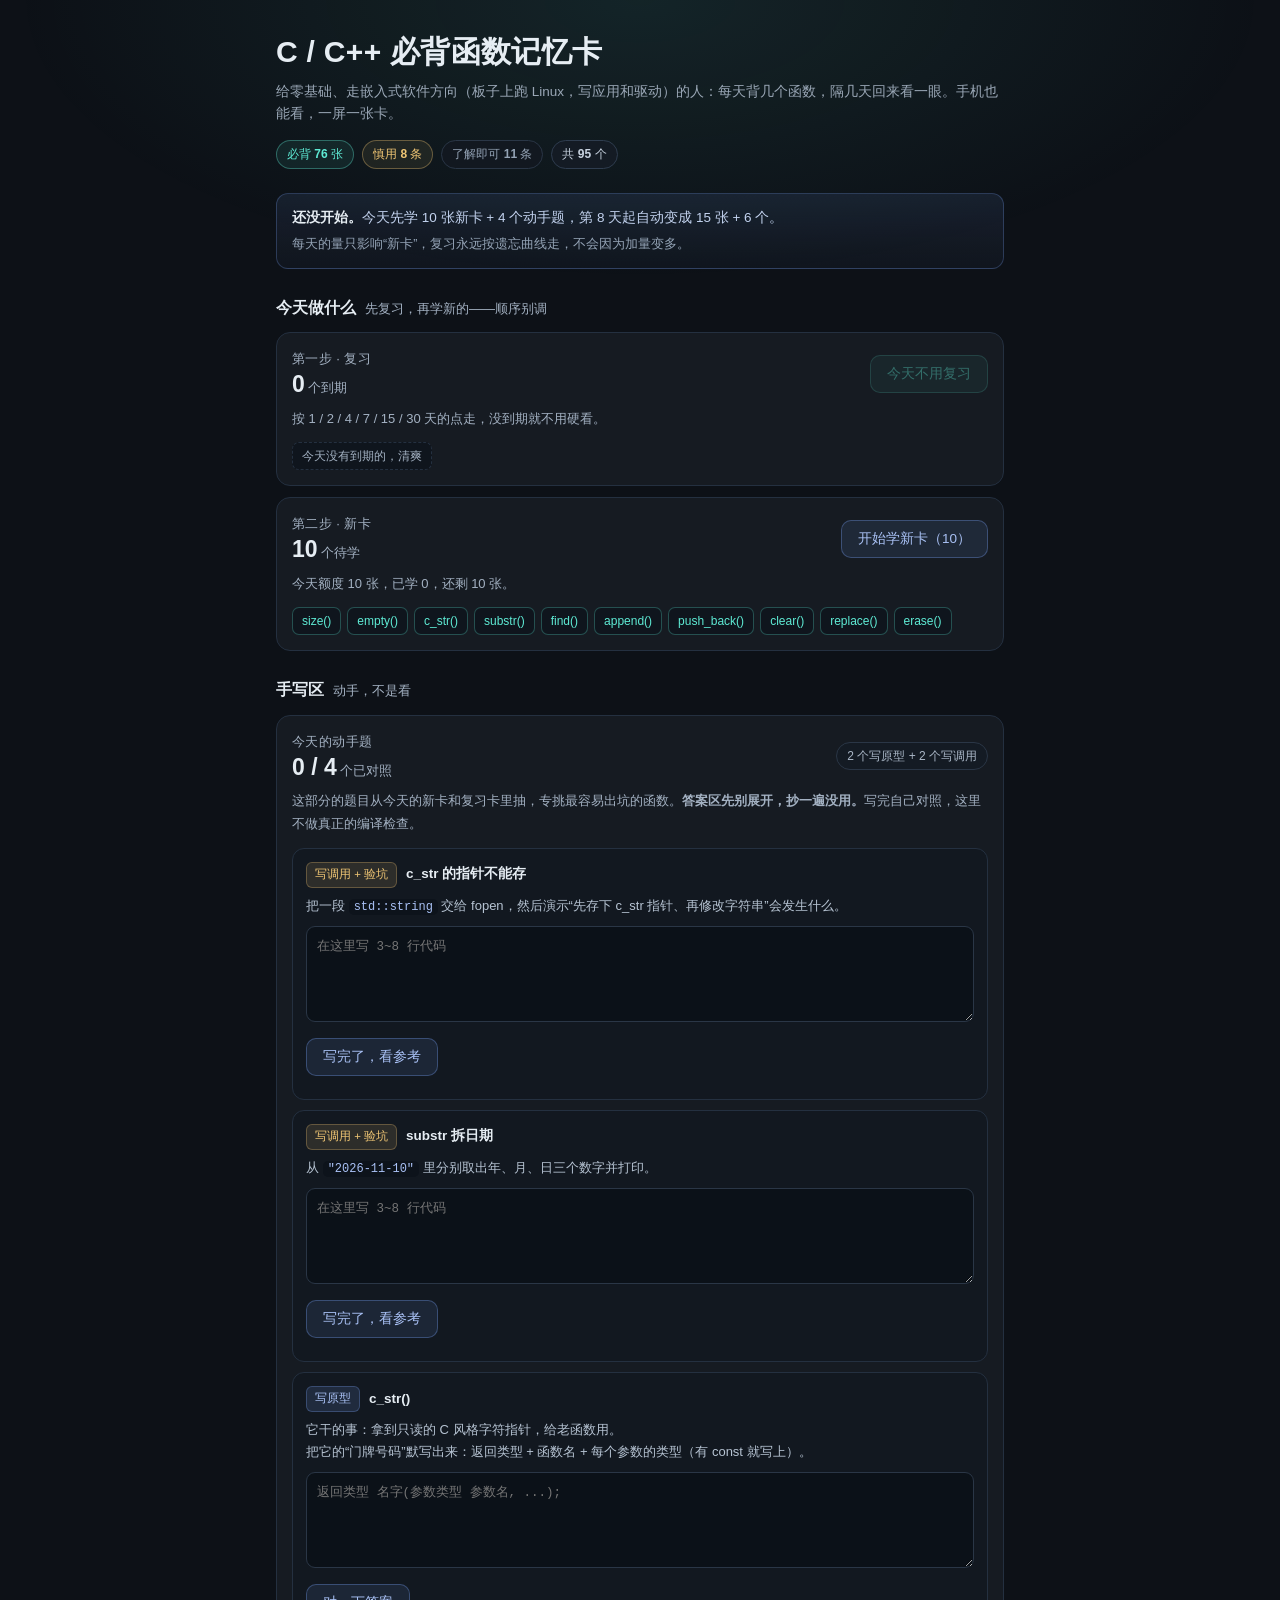
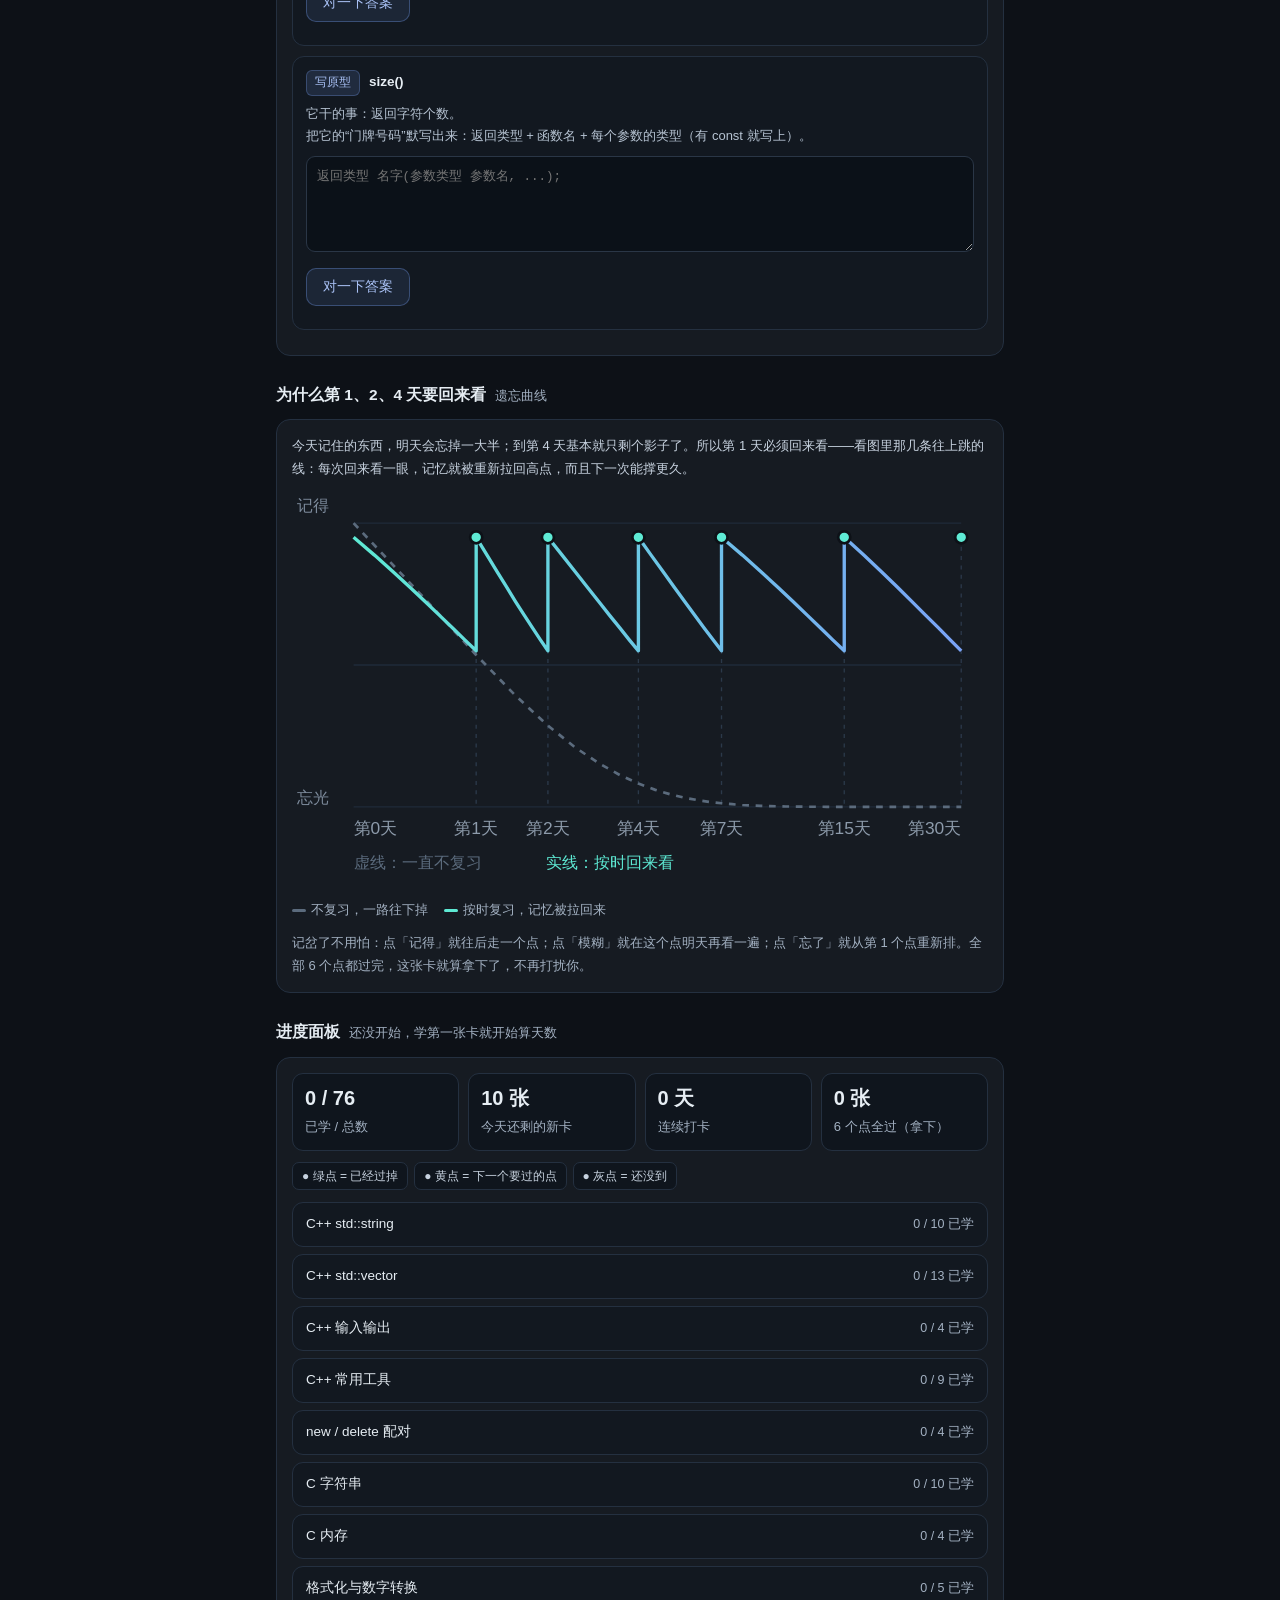
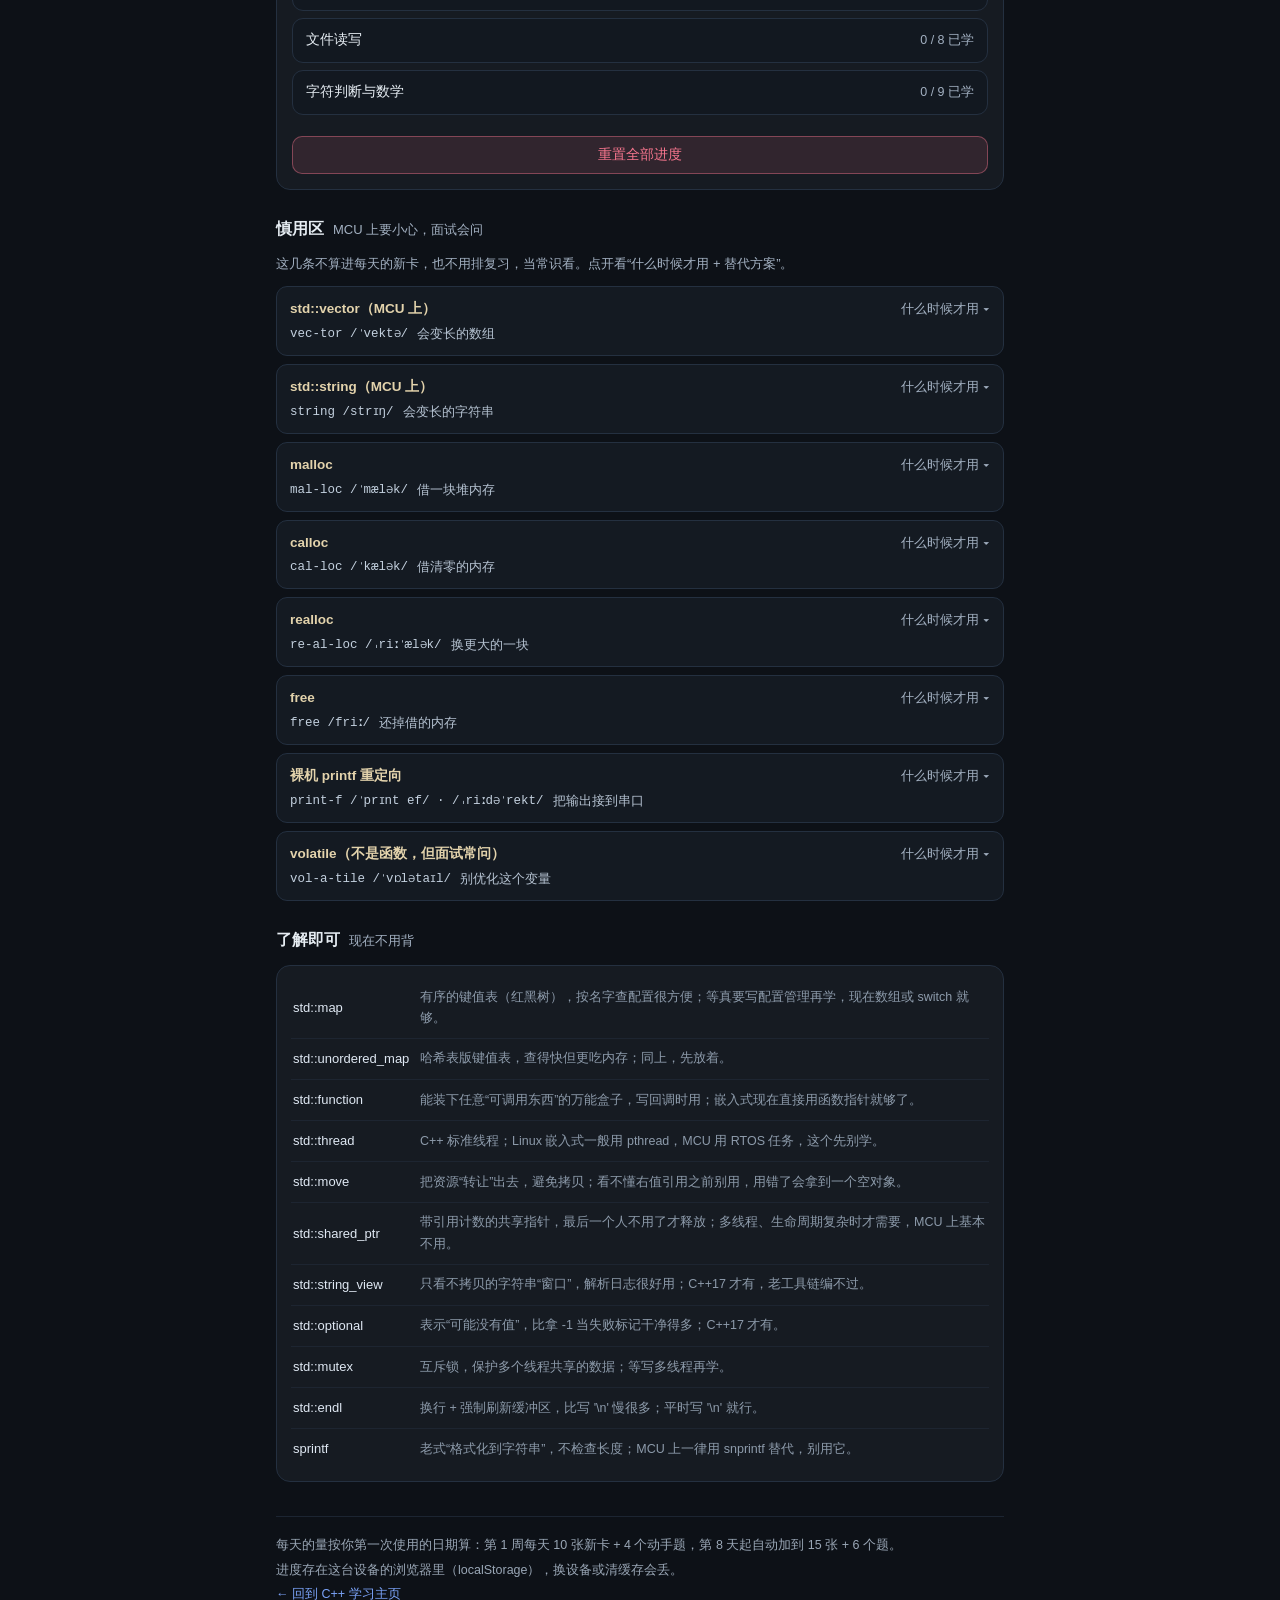
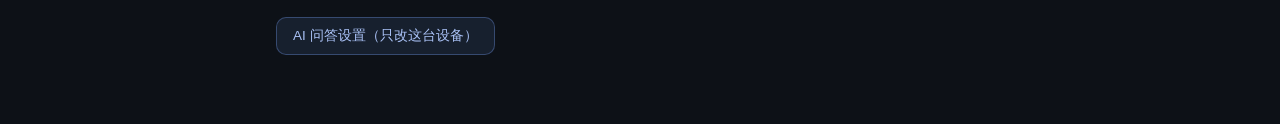
==== functions.html @ 9f964ce8 "functions.html: Ollama 未拉模型时给出可操作提示" ====
<!DOCTYPE html>
<html lang="zh-CN">
<head>
<meta charset="UTF-8">
<meta name="viewport" content="width=device-width, initial-scale=1.0, viewport-fit=cover">
<meta name="theme-color" content="#0d1117">
<title>C/C++ 必背函数记忆卡 · 嵌入式软件方向</title>
<style>
  *{box-sizing:border-box;-webkit-tap-highlight-color:transparent}
  html{-webkit-text-size-adjust:100%}
  body{
    margin:0;background:#0d1117;color:#e6edf3;
    font-family:-apple-system,BlinkMacSystemFont,"Segoe UI","PingFang SC","Microsoft YaHei",sans-serif;
    line-height:1.7;-webkit-font-smoothing:antialiased;overflow-x:hidden;
  }
  body::before{
    content:"";position:fixed;top:0;left:0;right:0;height:400px;pointer-events:none;z-index:0;
    background:radial-gradient(70% 100% at 50% 0%,rgba(94,234,212,.09),transparent 70%);
  }
  .wrap{max-width:760px;margin:0 auto;padding:0 16px 70px;position:relative;z-index:1}
  a{color:#7aa2f7;text-decoration:none}
  a:hover{text-decoration:underline}
  header{padding:32px 0 6px}
  h1{font-size:clamp(22px,5.6vw,30px);margin:0 0 8px;letter-spacing:.3px;line-height:1.35}
  .sub{color:#9aa7b6;font-size:13.5px;margin:0}
  .badges{display:flex;gap:8px;flex-wrap:wrap;margin-top:14px;align-items:center}
  .badge{font-size:12px;padding:3px 10px;border-radius:999px;border:1px solid #2a3646;color:#a9b6c6;background:#141b24}
  .badge.must{color:#5eead4;border-color:rgba(94,234,212,.35);background:rgba(94,234,212,.08)}
  .badge.care{color:#f0c674;border-color:rgba(240,198,116,.35);background:rgba(240,198,116,.08)}
  .badge.later{color:#94a3b5;background:#121820}
  .badge.total{color:#c7d2df;border-color:#2f3d4f}

  .stage{
    margin-top:18px;padding:13px 15px;border-radius:12px;font-size:13.5px;
    background:linear-gradient(180deg,rgba(122,162,247,.10),rgba(122,162,247,.03));
    border:1px solid rgba(122,162,247,.26);color:#c3d3ef;
  }
  .stage b{color:#e6edf3}
  .stage .sub2{display:block;color:#94a3b5;font-size:12.5px;margin-top:4px}

  .sec{margin-top:26px}
  .sec h2{font-size:15.5px;margin:0 0 11px;display:flex;align-items:baseline;gap:9px;flex-wrap:wrap}
  .sec h2 em{font-style:normal;color:#a3b1c2;font-size:13px;font-weight:400}

  .panel{background:#161b22;border:1px solid #243040;border-radius:14px;padding:15px}
  .panel + .panel{margin-top:11px}
  .taskline{display:flex;justify-content:space-between;align-items:center;gap:12px}
  .label{font-size:13px;color:#a3b1c2;letter-spacing:.4px}
  .cnt{font-size:23px;font-weight:700;line-height:1.25}
  .cnt small{font-size:13px;font-weight:400;color:#a3b1c2;margin-left:3px}
  .hint{font-size:13px;line-height:1.75;color:#a3b1c2;margin:9px 0 0}
  .hint.warn{color:#f7d38f}
  .chips{display:flex;flex-wrap:wrap;gap:6px;margin-top:11px}
  .chip{font-size:12px;padding:3px 9px;border-radius:7px;background:#0f151d;border:1px solid #243040;color:#c7d2df}
  .chip.new{color:#5eead4;border-color:rgba(94,234,212,.28)}
  .chip.due{color:#f0c674;border-color:rgba(240,198,116,.3)}
  .chip.over{color:#f7768e;border-color:rgba(247,118,142,.35)}
  .chip.done{opacity:.48;text-decoration:line-through}
  .chip.empty{color:#a3b1c2;border-style:dashed}

  .btn{
    font-family:inherit;font-size:13.5px;padding:9px 16px;border-radius:10px;border:1px solid #2c3a4b;
    background:#1b2330;color:#dfe8f3;cursor:pointer;transition:background .15s,transform .08s;white-space:nowrap;
  }
  .btn:active{transform:scale(.98)}
  .btn.primary{background:rgba(94,234,212,.13);border-color:rgba(94,234,212,.4);color:#5eead4}
  .btn.primary:hover{background:rgba(94,234,212,.22)}
  .btn.ghost{background:rgba(122,162,247,.10);border-color:rgba(122,162,247,.32);color:#a9c1f5}
  .btn.ghost:hover{background:rgba(122,162,247,.18)}
  .btn.danger{background:rgba(247,118,142,.12);border-color:rgba(247,118,142,.42);color:#f7768e}
  .btn:disabled{opacity:.4;cursor:not-allowed}
  .btn.big{width:100%;padding:13px;font-size:15px;border-radius:12px;margin-top:10px}

  .stats{display:grid;grid-template-columns:repeat(2,1fr);gap:9px}
  .stat{background:#0f151d;border:1px solid #243040;border-radius:11px;padding:11px 12px}
  .stat b{display:block;font-size:20px;line-height:1.35}
  .stat span{font-size:13px;line-height:1.6;color:#a3b1c2}

  details.grp{border:1px solid #243040;border-radius:11px;background:#121820;margin-bottom:7px;overflow:hidden}
  details.grp summary{
    padding:10px 13px;cursor:pointer;font-size:13.5px;list-style:none;
    display:flex;justify-content:space-between;align-items:center;gap:10px;
  }
  details.grp summary::-webkit-details-marker{display:none}
  details.grp summary span{color:#a3b1c2;font-size:12.5px;font-weight:400}
  details.grp[open] summary{border-bottom:1px solid #243040;background:#0f151d}
  .prow{display:flex;align-items:center;gap:9px;padding:7px 13px;font-size:12.5px}
  .prow + .prow{border-top:1px solid rgba(36,48,64,.5)}
  .pn{flex:1;min-width:0;overflow:hidden;text-overflow:ellipsis;white-space:nowrap;font-family:ui-monospace,SFMono-Regular,Menlo,Consolas,monospace;font-size:12px;color:#cfdae7}
  .dots{display:flex;gap:3px;flex:none}
  .dot{width:8px;height:8px;border-radius:50%;background:#27313f}
  .dot.done{background:#3fb950}
  .dot.cur{background:#f0c674;box-shadow:0 0 0 2px rgba(240,198,116,.2)}
  .pstat{width:100px;text-align:right;flex:none;font-size:12px;line-height:1.5;color:#a3b1c2}
  .pstat.warn{color:#f7768e}
  .pstat.ok{color:#7ee787}

  details.care,details.later{border:1px solid #243040;border-radius:11px;background:#141a22;margin-bottom:8px}
  details.care summary{padding:11px 13px;font-size:13.5px;cursor:pointer;list-style:none;color:#e3d3ac;
    display:grid;grid-template-columns:1fr auto;gap:3px 10px;align-items:baseline}
  details.care summary::-webkit-details-marker{display:none}
  details.care summary span{font-size:13px;line-height:1.65;color:#a3b1c2}
  details.care summary .cgo{white-space:nowrap}
  details.care summary .csub{grid-column:1/-1;display:flex;flex-wrap:wrap;gap:3px 9px;min-width:0}
  details.care summary .csub i{font-style:normal;font-size:12.5px;line-height:1.6;color:#c3d0de;
    font-family:ui-monospace,SFMono-Regular,Menlo,Consolas,monospace;overflow-wrap:anywhere}
  details.care summary .csub em{font-style:normal;font-size:12.5px;line-height:1.6;color:#b6c3d2}
  details.care[open] summary{border-bottom:1px solid #243040}
  .carebody{padding:12px 14px;font-size:13px;color:#c7d2df}
  .carebody p{margin:0 0 9px}
  .carebody p:last-child{margin-bottom:0}
  .carebody b{color:#e6edf3}
  .carebody p.sayl{font-size:13px;line-height:1.75;color:#d3dce7;padding:8px 11px;border-radius:8px;background:#0f151d;border:1px solid #22303f}
  .carebody p.sayl b{color:#5eead4}
  .carebody p.sayl + p.sayl b{color:#a9c1f5}
  .plainline{
    padding:10px 12px;border-left:3px solid rgba(94,234,212,.6);border-radius:0 8px 8px 0;
    background:rgba(94,234,212,.06);font-size:13.5px;color:#d8f6ef;margin:0 0 12px;
  }
  .trapbox{padding:10px 12px;border-left:3px solid rgba(247,118,142,.65);border-radius:0 8px 8px 0;background:rgba(247,118,142,.06)}
  .trapbox b{color:#f7768e}

  .legend{display:flex;gap:16px;flex-wrap:wrap;font-size:13px;line-height:1.8;color:#a3b1c2;margin-top:6px}
  .legend i{display:inline-block;width:14px;height:3px;border-radius:2px;margin-right:5px;vertical-align:middle}

  .hwcard{border:1px solid #243040;border-radius:12px;background:#121820;padding:13px;margin-bottom:10px}
  .hwcard.done{border-color:rgba(126,231,135,.3)}
  .hwhead{display:flex;align-items:center;gap:9px;margin-bottom:7px;flex-wrap:wrap}
  .hwtype{font-size:11.5px;padding:2px 8px;border-radius:6px;background:rgba(122,162,247,.14);color:#a9c1f5;border:1px solid rgba(122,162,247,.28)}
  .hwtype.call{background:rgba(240,198,116,.12);color:#f0c674;border-color:rgba(240,198,116,.28)}
  .hwtitle{font-size:13.5px;font-weight:600}
  .hwask{font-size:13px;color:#b6c3d2;margin:0 0 9px}
  .hwask code{background:#0d131b;padding:1px 5px;border-radius:5px;font-size:12px;color:#a9c1f5}
  textarea{
    width:100%;min-height:96px;background:#0b1118;border:1px solid #2a3646;border-radius:9px;color:#e6edf3;
    font-family:ui-monospace,SFMono-Regular,Menlo,Consolas,monospace;font-size:12.5px;line-height:1.6;
    padding:10px;resize:vertical;
  }
  textarea:focus{outline:none;border-color:rgba(94,234,212,.45)}
  .hwactions{display:flex;gap:8px;margin-top:8px;flex-wrap:wrap}
  .hwres{margin-top:10px;font-size:12.5px}
  .hwres pre,.code{
    background:#0b1118;border:1px solid #243040;border-radius:8px;padding:10px;overflow-x:auto;
    font-family:ui-monospace,SFMono-Regular,Menlo,Consolas,monospace;font-size:12px;line-height:1.65;
    color:#cfe3ff;white-space:pre-wrap;word-break:break-word;margin:7px 0;
  }
  .chk{display:flex;gap:7px;padding:5px 0;font-size:12.5px;align-items:baseline;border-bottom:1px dashed rgba(36,48,64,.6)}
  .chk .mark{width:15px;flex:none;font-weight:700}
  .chk.ok .mark{color:#7ee787}
  .chk.ng .mark{color:#f7768e}
  .chk .lbl{flex:none;width:74px;color:#93a1b2}
  .chk .val{color:#c7d2df;word-break:break-word}
  .chk.ng .val{color:#f0b0bb}
  .verdict{margin-top:9px;padding:8px 11px;border-radius:8px;font-size:12.5px}
  .verdict.ok{background:rgba(126,231,135,.1);color:#9be8a4;border:1px solid rgba(126,231,135,.3)}
  .verdict.ng{background:rgba(240,198,116,.09);color:#e8cb8b;border:1px solid rgba(240,198,116,.28)}

  footer{margin-top:34px;padding-top:16px;border-top:1px solid #1c2532;font-size:12.5px;line-height:1.95;color:#9aa7b6}

  /* ============ 学习浮层 ============ */
  .study{
    position:fixed;inset:0;z-index:100;background:#0b1016;display:flex;flex-direction:column;
    padding:calc(env(safe-area-inset-top) + 8px) 12px calc(env(safe-area-inset-bottom) + 10px);
    height:100vh;height:100dvh;
  }
  .study.hidden{display:none}
  .study-top{display:flex;align-items:center;gap:10px;flex:none;padding:2px 2px 8px;position:relative}
  .iconbtn{
    width:34px;height:34px;border-radius:10px;border:1px solid #2a3646;background:#141b24;color:#c7d2df;
    font-size:20px;line-height:1;cursor:pointer;flex:none;font-family:inherit;
  }
  .study-meta{flex:1;display:flex;justify-content:space-between;align-items:baseline;font-size:12.5px;color:#a3b1c2;padding-right:4px}
  .study-meta b{color:#5eead4;font-weight:600}
  .study-bar{position:absolute;left:2px;right:2px;bottom:2px;height:2px;background:#1b2532;border-radius:2px;overflow:hidden}
  .study-bar i{display:block;height:100%;width:0;background:linear-gradient(90deg,#5eead4,#7aa2f7);transition:width .3s}
  .study-body{flex:1;min-height:0;display:flex;padding-top:8px}
  .flash{flex:1;min-height:0;perspective:1600px;cursor:pointer;touch-action:manipulation}
  .flash-inner{position:relative;width:100%;height:100%;transform-style:preserve-3d;transition:transform .55s cubic-bezier(.2,.7,.3,1)}
  .flash.flipped .flash-inner{transform:rotateY(180deg)}
  .face{
    position:absolute;inset:0;backface-visibility:hidden;-webkit-backface-visibility:hidden;
    border:1px solid #26313f;border-radius:18px;background:linear-gradient(180deg,#161d26,#111720);
    display:flex;flex-direction:column;overflow:hidden;
  }
  .face.front{align-items:center;justify-content:center;padding:22px;text-align:center;
    box-shadow:0 12px 40px rgba(0,0,0,.35),inset 0 1px 0 rgba(255,255,255,.03)}
  .face.back{transform:rotateY(180deg)}
  .tag{font-size:11.5px;color:#5eead4;border:1px solid rgba(94,234,212,.3);background:rgba(94,234,212,.08);padding:2px 9px;border-radius:999px;margin-bottom:16px}
  .fname{font-size:clamp(26px,8vw,44px);font-weight:700;letter-spacing:.5px;line-height:1.25;word-break:break-word;font-family:ui-monospace,SFMono-Regular,Menlo,Consolas,monospace}
  .fname.sm{font-size:clamp(19px,5.6vw,30px)}
  /* 正面的音标：要看清，亮度不低于术语名；长音标允许换行、绝不出框 */
  .fiparow{display:flex;align-items:center;justify-content:center;gap:7px;margin-top:10px;max-width:100%}
  .fipa{min-width:0;max-width:100%;font-size:clamp(13px,3.7vw,14px);line-height:1.65;
    color:#cfdae7;letter-spacing:.1px;font-weight:400;
    font-family:ui-monospace,SFMono-Regular,Menlo,Consolas,monospace;
    overflow-wrap:anywhere;word-break:break-word}
  .spk{flex:0 0 auto;width:40px;height:40px;min-width:40px;padding:0;border-radius:50%;
    border:1px solid #2b3a4d;background:#141c26;color:#8fa7bd;cursor:pointer;
    display:inline-flex;align-items:center;justify-content:center;
    -webkit-tap-highlight-color:transparent;transition:.15s}
  .spk:active{transform:scale(.94)}
  .spk.on{color:#5eead4;border-color:#2f6f63;background:#12211f}
  .spk.off{opacity:.42}
  .spk.sm{width:36px;height:36px;min-width:36px;vertical-align:middle;margin-left:6px}
  #toast{position:fixed;left:50%;bottom:82px;transform:translateX(-50%) translateY(8px);
    max-width:88vw;padding:10px 16px;border-radius:10px;font-size:13px;text-align:center;
    background:#1b2430;border:1px solid #2f3d4f;color:#dfe8f2;opacity:0;pointer-events:none;
    transition:.18s;z-index:99}
  #toast.show{opacity:1;transform:translateX(-50%) translateY(0)}
  /* 正面的一行中文含义：比音标亮一点，但仍然让函数名当主角 */
  .fmean{margin-top:6px;max-width:100%;font-size:clamp(13px,3.9vw,15px);line-height:1.55;
    color:#b6c3d2;font-weight:400;overflow-wrap:anywhere}
  .fhint{position:absolute;bottom:20px;left:0;right:0;font-size:12.5px;line-height:1.6;color:#9aa7b6}
  .bscroll{overflow-y:auto;-webkit-overflow-scrolling:touch;padding:16px 16px 22px}
  .bscroll .plainline{font-size:13.5px}
  .brow{margin-bottom:12px}
  .brow .k{font-size:12.5px;line-height:1.55;color:#a3b1c2;letter-spacing:.4px;margin-bottom:4px}
  .brow p{margin:0;font-size:13.5px;line-height:1.75;color:#d3dce7}
  .brow p.small{font-size:13px;line-height:1.7;color:#b6c3d2}
  .brow .code{margin:5px 0 0}
  .brow.trap p{color:#f2c3cb}
  .brow.trap .k{color:#f7768e}
  .brow.say .k{color:#5eead4}
  .brow.say p{color:#d8f6ef}
  .brow.from .k{color:#a9c1f5}
  .brow.from p{color:#dbe4f3}
  .brow p b{color:#fff;font-weight:700}
  .bnote{
    margin-top:4px;padding:9px 11px;border-radius:8px;background:rgba(122,162,247,.07);
    border:1px solid rgba(122,162,247,.2);font-size:12.5px;color:#a9c1f5;
  }
  .study-foot{flex:none;padding-top:10px}
  .study-foot .hint{text-align:center;margin:0;font-size:12.5px;line-height:1.6}
  .grades{display:grid;grid-template-columns:repeat(3,1fr);gap:8px}
  .grades.two{grid-template-columns:repeat(2,1fr)}
  .grades.hidden,.hint.hidden,.finish.hidden{display:none}
  .grades button{
    font-family:inherit;padding:10px 6px;border-radius:12px;border:1px solid #2c3a4b;background:#151d27;
    color:#dfe8f3;cursor:pointer;display:flex;flex-direction:column;gap:2px;align-items:center;
  }
  .grades button b{font-size:14px}
  .grades button small{font-size:11.5px;line-height:1.5;color:#a3b1c2}
  .grades button[data-g="good"]{border-color:rgba(126,231,135,.35);background:rgba(126,231,135,.09)}
  .grades button[data-g="good"] b{color:#9be8a4}
  .grades button[data-g="fuzzy"]{border-color:rgba(240,198,116,.35);background:rgba(240,198,116,.08)}
  .grades button[data-g="fuzzy"] b{color:#f0c674}
  .grades button[data-g="forgot"]{border-color:rgba(247,118,142,.34);background:rgba(247,118,142,.08)}
  .grades button[data-g="forgot"] b{color:#f7768e}
  .finish{flex:1;display:flex;flex-direction:column;justify-content:center;align-items:center;text-align:center;padding:20px;gap:6px}
  .finish .fbig{font-size:21px;font-weight:700;color:#5eead4}
  .finish p{color:#9aa7b6;font-size:13.5px;margin:6px 0 10px;max-width:340px}

  .modal{position:fixed;inset:0;z-index:200;background:rgba(5,8,12,.75);display:flex;align-items:center;justify-content:center;padding:20px}
  .modal.hidden{display:none}
  .modal-card{background:#161b22;border:1px solid #2c3a4b;border-radius:16px;padding:18px;max-width:360px;width:100%}
  .modal-card h3{margin:0 0 8px;font-size:16.5px}
  .modal-card p{margin:0 0 14px;font-size:13px;line-height:1.8;color:#b6c3d2}
  .modal-actions{display:flex;gap:9px}
  .modal-actions .btn{flex:1}

  /* ============ AI 问答 ============ */
  .aiwrap{flex:none;margin-top:8px}
  .aibody{margin-top:8px;background:#121820;border:1px solid #243040;border-radius:12px;padding:10px}
  .aibody.hidden{display:none}
  .airow{display:flex;gap:7px;align-items:center}
  .aiq{flex:1;min-width:0;background:#0b1118;border:1px solid #2a3646;border-radius:9px;color:#e6edf3;
    font-size:13px;line-height:1.4;padding:9px 10px;font-family:inherit}
  .aiq:focus{outline:none;border-color:rgba(94,234,212,.45)}
  .aisend{flex:none;padding:9px 14px}
  .aians{margin-top:9px;padding-top:9px;border-top:1px dashed #243040;font-size:13px;line-height:1.8;
    color:#d3dce7;max-height:26vh;overflow:auto;white-space:pre-wrap;word-break:break-word;overflow-wrap:anywhere}
  .aians.hidden{display:none}
  .aians.err{color:#f2c3cb}
  .aians .who{display:block;font-size:12px;line-height:1.6;color:#9aa7b6;margin-bottom:5px}
  .ainote{font-size:12.5px;color:#9aa7b6;margin-top:8px;line-height:1.75}
  .linkbtn{background:none;border:0;padding:0;color:#8fb4ff;font-size:12.5px;cursor:pointer;
    font-family:inherit;text-decoration:underline}
  .modal-card.wide{max-width:420px;max-height:86vh;overflow:auto}
  .fld{margin-bottom:10px}
  .fld label{display:block;font-size:12.5px;line-height:1.6;color:#a3b1c2;margin-bottom:5px}
  .fld input,.fld select{width:100%;background:#0b1118;border:1px solid #2a3646;border-radius:8px;
    color:#e6edf3;font-size:13px;padding:9px 10px;font-family:inherit}
  .fld input:focus,.fld select:focus{outline:none;border-color:rgba(94,234,212,.45)}
  .chipset{display:flex;gap:6px;flex-wrap:wrap;margin-bottom:11px}
  .pbtn{font-size:12.5px;line-height:1.5;padding:7px 11px;border-radius:8px;border:1px solid #2c3a4b;background:#0f151d;
    color:#c7d2df;cursor:pointer;font-family:inherit}
  .pbtn.on{color:#5eead4;border-color:rgba(94,234,212,.45);background:rgba(94,234,212,.1)}
  .note{font-size:12.5px;line-height:1.8;color:#a3b1c2;background:#0f151d;border:1px solid #22303f;border-radius:8px;
    padding:9px 11px;margin-bottom:9px}
  .note.hidden{display:none}
  .note b{color:#e6edf3}
  .note.warn{color:#f7d38f;border-color:rgba(247,211,143,.4);background:rgba(247,211,143,.09)}
  .note code{font-family:ui-monospace,SFMono-Regular,Menlo,Consolas,monospace;font-size:12px;line-height:1.6;color:#dbe9ff;
    background:#0b1118;border:1px solid #243040;border-radius:5px;padding:1px 4px}
  .note pre{font-family:ui-monospace,SFMono-Regular,Menlo,Consolas,monospace;font-size:12px;line-height:1.7;color:#dbe9ff;
    background:#0b1118;border:1px solid #243040;border-radius:6px;padding:7px 8px;margin:6px 0;
    white-space:pre-wrap;word-break:break-all}
  .note ol{margin:6px 0 0;padding-left:18px}
  .note li{margin-bottom:3px}

  @media (min-width:640px){
    .fname{font-size:44px}
    .fname.sm{font-size:32px}
    .stats{grid-template-columns:repeat(4,1fr)}
  }
</style>
</head>
<body>
<div class="wrap">
  <header>
    <h1>C / C++ 必背函数记忆卡</h1>
    <p class="sub">给零基础、走嵌入式软件方向（板子上跑 Linux，写应用和驱动）的人：每天背几个函数，隔几天回来看一眼。手机也能看，一屏一张卡。</p>
    <div class="badges">
      <span class="badge must">必背 <b id="badgeMust">0</b> 张</span>
      <span class="badge care">慎用 <b id="badgeCare">0</b> 条</span>
      <span class="badge later">了解即可 <b id="badgeLater">0</b> 条</span>
      <span class="badge total">共 <b id="badgeTotal">0</b> 个</span>
    </div>
  </header>

  <div class="stage" id="stage"></div>

  <section class="sec">
    <h2>今天做什么 <em>先复习，再学新的——顺序别调</em></h2>
    <div class="panel">
      <div class="taskline">
        <div>
          <div class="label">第一步 · 复习</div>
          <div class="cnt"><span id="dueCount">0</span><small>个到期</small></div>
        </div>
        <button class="btn primary" id="btnReview" type="button">开始复习</button>
      </div>
      <p class="hint" id="dueHint"></p>
      <div class="chips" id="dueChips"></div>
    </div>
    <div class="panel">
      <div class="taskline">
        <div>
          <div class="label">第二步 · 新卡</div>
          <div class="cnt"><span id="newLeft">0</span><small>个待学</small></div>
        </div>
        <button class="btn ghost" id="btnNew" type="button">开始学新卡</button>
      </div>
      <p class="hint" id="newHint"></p>
      <div class="chips" id="newChips"></div>
    </div>
  </section>

  <section class="sec">
    <h2>手写区 <em>动手，不是看</em></h2>
    <div class="panel">
      <div class="taskline">
        <div>
          <div class="label">今天的动手题</div>
          <div class="cnt"><span id="hwDone">0</span> / <span id="hwTotal">0</span><small>个已对照</small></div>
        </div>
        <div class="badge" id="hwCompose">2 个写原型 + 2 个写调用</div>
      </div>
      <p class="hint">这部分的题目从今天的新卡和复习卡里抽，专挑最容易出坑的函数。<b>答案区先别展开，抄一遍没用。</b>写完自己对照，这里不做真正的编译检查。</p>
      <div id="hwList" style="margin-top:12px"></div>
    </div>
  </section>

  <section class="sec">
    <h2>为什么第 1、2、4 天要回来看 <em>遗忘曲线</em></h2>
    <div class="panel">
      <p class="hint" style="margin:0 0 10px;font-size:13px;color:#c7d2df">
        今天记住的东西，明天会忘掉一大半；到第 4 天基本就只剩个影子了。所以第 1 天必须回来看——看图里那几条往上跳的线：每次回来看一眼，记忆就被重新拉回高点，而且下一次能撑更久。
      </p>
      <svg viewBox="0 0 520 300" role="img" aria-label="遗忘曲线：1、2、4、7、15、30 天六个复习点" style="width:100%;height:auto;display:block">
        <defs>
          <linearGradient id="gCurve" x1="0" y1="0" x2="1" y2="0">
            <stop offset="0" stop-color="#5eead4"/><stop offset="1" stop-color="#7aa2f7"/>
          </linearGradient>
        </defs>
        <g stroke="#1e2a38" stroke-width="1">
          <line x1="46" y1="24" x2="500" y2="24"/>
          <line x1="46" y1="130" x2="500" y2="130"/>
          <line x1="46" y1="236" x2="500" y2="236"/>
        </g>
        <text x="4" y="15" fill="#7d8b9c" font-size="12">记得</text>
        <text x="4" y="233" fill="#7d8b9c" font-size="12">忘光</text>
        <g stroke="#2b394a" stroke-width="1" stroke-dasharray="3 4">
          <line x1="137.6" y1="34.6" x2="137.6" y2="236"/>
          <line x1="191.2" y1="34.6" x2="191.2" y2="236"/>
          <line x1="258.8" y1="34.6" x2="258.8" y2="236"/>
          <line x1="320.9" y1="34.6" x2="320.9" y2="236"/>
          <line x1="412.6" y1="34.6" x2="412.6" y2="236"/>
          <line x1="500" y1="34.6" x2="500" y2="236"/>
        </g>
        <path d="M 46.0,24.0 L 99.6,80.9 L 137.6,122.5 L 167.1,153.0 L 191.2,175.3 L 211.6,191.6 L 229.3,203.5 L 244.9,212.2 L 258.8,218.6 L 271.4,223.3 L 282.9,226.7 L 293.5,229.2 L 303.3,231.0 L 312.4,232.4 L 320.9,233.3 L 328.9,234.0 L 336.5,234.6 L 343.6,235.0 L 350.4,235.2 L 356.9,235.4 L 363.0,235.6 L 368.9,235.7 L 374.5,235.8 L 379.9,235.8 L 385.1,235.9 L 390.1,235.9 L 394.9,235.9 L 399.5,236.0 L 404.0,236.0 L 408.4,236.0 L 412.6,236.0 L 416.6,236.0 L 420.6,236.0 L 424.4,236.0 L 428.1,236.0 L 431.8,236.0 L 435.3,236.0 L 438.7,236.0 L 442.1,236.0 L 445.3,236.0 L 448.5,236.0 L 451.6,236.0 L 454.7,236.0 L 457.6,236.0 L 460.5,236.0 L 463.4,236.0 L 466.2,236.0 L 468.9,236.0 L 471.6,236.0 L 474.2,236.0 L 476.7,236.0 L 479.3,236.0 L 481.7,236.0 L 484.2,236.0 L 486.5,236.0 L 488.9,236.0 L 491.2,236.0 L 493.4,236.0 L 495.7,236.0 L 497.9,236.0 L 500.0,236.0"
              fill="none" stroke="#5b6b7d" stroke-width="2" stroke-dasharray="5 5"/>
        <path d="M 46.0,34.6 L 61.6,47.9 L 75.5,60.3 L 88.1,71.9 L 99.6,82.8 L 110.2,92.9 L 120.0,102.3 L 129.1,111.2 L 137.6,119.4 L 137.6,34.6 L 145.7,47.9 L 153.2,60.3 L 160.4,71.9 L 167.1,82.8 L 173.6,92.9 L 179.7,102.3 L 185.6,111.2 L 191.2,119.4 L 191.2,34.6 L 201.8,47.9 L 211.6,60.3 L 220.7,71.9 L 229.3,82.8 L 237.3,92.9 L 244.9,102.3 L 252.0,111.2 L 258.8,119.4 L 258.8,34.6 L 268.3,47.9 L 277.3,60.3 L 285.6,71.9 L 293.5,82.8 L 300.9,92.9 L 307.9,102.3 L 314.6,111.2 L 320.9,119.4 L 320.9,34.6 L 336.5,47.9 L 350.4,60.3 L 363.0,71.9 L 374.5,82.8 L 385.1,92.9 L 394.9,102.3 L 404.0,111.2 L 412.6,119.4 L 412.6,34.6 L 427.2,47.9 L 440.4,60.3 L 452.4,71.9 L 463.4,82.8 L 473.5,92.9 L 483.0,102.3 L 491.8,111.2 L 500.0,119.4"
              fill="none" stroke="url(#gCurve)" stroke-width="2.5" stroke-linejoin="round"/>
        <g fill="#5eead4" stroke="#0d1117" stroke-width="2">
          <circle cx="137.6" cy="34.6" r="4.5"/>
          <circle cx="191.2" cy="34.6" r="4.5"/>
          <circle cx="258.8" cy="34.6" r="4.5"/>
          <circle cx="320.9" cy="34.6" r="4.5"/>
          <circle cx="412.6" cy="34.6" r="4.5"/>
          <circle cx="500" cy="34.6" r="4.5"/>
        </g>
        <g fill="#8d9bab" font-size="13" text-anchor="middle">
          <text x="46" y="256" text-anchor="start">第0天</text>
          <text x="137.6" y="256">第1天</text>
          <text x="191.2" y="256">第2天</text>
          <text x="258.8" y="256">第4天</text>
          <text x="320.9" y="256">第7天</text>
          <text x="412.6" y="256">第15天</text>
          <text x="500" y="256" text-anchor="end">第30天</text>
        </g>
        <text x="46" y="282" fill="#5b6b7d" font-size="12">虚线：一直不复习　　</text>
        <text x="190" y="282" fill="#5eead4" font-size="12">实线：按时回来看</text>
      </svg>
      <div class="legend">
        <span><i style="background:#5b6b7d"></i>不复习，一路往下掉</span>
        <span><i style="background:#5eead4"></i>按时复习，记忆被拉回来</span>
      </div>
      <p class="hint" style="margin-top:10px">
        记岔了不用怕：点「记得」就往后走一个点；点「模糊」就在这个点明天再看一遍；点「忘了」就从第 1 个点重新排。全部 6 个点都过完，这张卡就算拿下了，不再打扰你。
      </p>
    </div>
  </section>

  <section class="sec">
    <h2>进度面板 <em id="panelMeta"></em></h2>
    <div class="panel">
      <div class="stats">
        <div class="stat"><b id="statLearned">0 / 0</b><span>已学 / 总数</span></div>
        <div class="stat"><b id="statNewLeft">0 张</b><span>今天还剩的新卡</span></div>
        <div class="stat"><b id="statStreak">0 天</b><span>连续打卡</span></div>
        <div class="stat"><b id="statMastered">0 张</b><span>6 个点全过（拿下）</span></div>
      </div>
      <p class="hint" id="panelHw" style="margin-top:11px"></p>
      <div class="chips" style="margin-top:4px">
        <span class="chip">● 绿点 = 已经过掉</span>
        <span class="chip">● 黄点 = 下一个要过的点</span>
        <span class="chip">● 灰点 = 还没到</span>
      </div>
      <div id="panelList" style="margin-top:12px"></div>
      <button class="btn danger" id="btnReset" type="button" style="margin-top:14px;width:100%">重置全部进度</button>
    </div>
  </section>

  <section class="sec">
    <h2>慎用区 <em>MCU 上要小心，面试会问</em></h2>
    <p class="hint" style="margin:0 0 10px">这几条不算进每天的新卡，也不用排复习，当常识看。点开看“什么时候才用 + 替代方案”。</p>
    <div id="careList"></div>
  </section>

  <section class="sec">
    <h2>了解即可 <em>现在不用背</em></h2>
    <div class="panel" id="laterList" style="padding:12px 14px"></div>
  </section>

  <footer>
    每天的量按你第一次使用的日期算：第 1 周每天 10 张新卡 + 4 个动手题，第 8 天起自动加到 15 张 + 6 个题。<br>
    进度存在这台设备的浏览器里（localStorage），换设备或清缓存会丢。<br>
    <a href="./index.html">← 回到 C++ 学习主页</a>
    <div style="margin-top:10px"><button class="btn ghost" id="aiCfgHome" type="button">AI 问答设置（只改这台设备）</button></div>
  </footer>
</div>

<!-- 学习浮层 -->
<div class="study hidden" id="study">
  <div class="study-top">
    <button class="iconbtn" id="studyClose" type="button" aria-label="关闭">×</button>
    <div class="study-meta"><span id="studyMode">复习</span><span id="studyPos">1 / 1</span></div>
    <div class="study-bar"><i id="studyBar"></i></div>
  </div>
  <div class="study-body">
    <div class="flash" id="flash">
      <div class="flash-inner">
        <div class="face front">
          <div class="tag" id="fTag">必背</div>
          <div class="fname" id="fName">strlen</div>
          <div class="fiparow">
            <span class="fipa" id="fIpa"></span>
            <button class="spk" id="fSpk" type="button" aria-label="朗读这个函数名"><svg viewBox="0 0 24 24" width="18" height="18" aria-hidden="true"><path d="M4 9v6h4l5 4V5L8 9H4z" fill="currentColor"/><path d="M16.5 8.5a4.5 4.5 0 0 1 0 7" fill="none" stroke="currentColor" stroke-width="1.8" stroke-linecap="round"/></svg></button>
          </div>
          <div class="fmean" id="fMean"></div>
          <div class="fhint">点一下卡片，看背面</div>
        </div>
        <div class="face back"><div class="bscroll" id="bBody"></div></div>
      </div>
    </div>
    <div class="finish hidden" id="finish">
      <div class="fbig" id="finishTitle">这一轮做完了</div>
      <p id="finishText"></p>
      <button class="btn primary big" id="finishHome" type="button">回到首页</button>
      <button class="btn ghost big hidden" id="finishNext" type="button">接着学今天的新卡</button>
    </div>
  </div>
  <div class="study-foot">
    <div class="hint" id="gradeHint">先点卡片翻面，看完再选</div>
    <div class="grades hidden" id="grades"></div>
    <div class="aiwrap" id="aiWrap">
      <button class="btn ghost big" id="aiToggle" type="button">问 AI（用你自己的 key）</button>
      <div class="aibody hidden" id="aiBody">
        <div class="airow">
          <input class="aiq" id="aiQ" type="text" maxlength="200" enterkeyhint="send" placeholder="就这张卡问一句…">
          <button class="btn primary aisend" id="aiSend" type="button">问</button>
        </div>
        <div class="aians hidden" id="aiAns"></div>
        <div class="ainote">回答来自你自己填的模型，烧的是你自己的额度。key 只存在这台设备，不上传。 · <button class="linkbtn" id="aiCfgBtn" type="button">设置</button></div>
      </div>
    </div>
  </div>
</div>

<!-- 重置确认 -->
<div class="modal hidden" id="modal">
  <div class="modal-card">
    <h3>真的要全部清空吗？</h3>
    <p>会删掉：已学的卡片、每个函数现在走到第几个复习点、连续打卡天数、今天的手写对照记录。删掉就找不回来了。</p>
    <div class="modal-actions">
      <button class="btn ghost" id="cancelReset" type="button">再想想</button>
      <button class="btn danger" id="confirmReset" type="button">确认重置</button>
    </div>
  </div>
</div>

<!-- AI 设置：配置只存这台设备的 localStorage -->
<div class="modal hidden" id="aiModal">
  <div class="modal-card wide">
    <h3>AI 问答设置</h3>
    <p>配置只保存在<b>这台设备</b>的浏览器里（localStorage），不上传、不经过任何中间服务器；手机和电脑要各配一次，换设备不会跟着走。</p>
    <div class="chipset" id="aiPresets"></div>
    <div class="fld">
      <label>Base URL（OpenAI 兼容，不用带 /chat/completions）</label>
      <input id="aiBase" type="text" spellcheck="false" autocapitalize="off" placeholder="https://api.deepseek.com/v1">
    </div>
    <div class="fld">
      <label>模型名</label>
      <input id="aiModel" type="text" spellcheck="false" autocapitalize="off" placeholder="deepseek-chat">
    </div>
    <div class="fld">
      <label>API key <span id="aiKeyState"></span></label>
      <input id="aiKey" type="password" spellcheck="false" autocomplete="off" autocapitalize="off" placeholder="粘贴你的 key">
    </div>
    <div class="note hidden" id="aiOllamaNote">
      <b>Ollama 的 key 随便写</b>，它不校验，填 <code>ollama</code> 就行。<br>
      <b>电脑上要先允许这个网页访问本机 Ollama：</b>
      <ol>
        <li>开始菜单搜「环境变量」→ 打开<b>编辑系统环境变量</b> → 环境变量</li>
        <li>在「用户变量」点<b>新建</b>：变量名 <code>OLLAMA_ORIGINS</code>，变量值 <code>https://zijiashanggan.github.io</code></li>
        <li>一路点确定；托盘图标右键 <b>Quit Ollama</b>，再重新打开</li>
        <li>回到这里点保存，问一句试试</li>
      </ol>
      也可以在 PowerShell 里一条命令搞定：
      <pre>setx OLLAMA_ORIGINS "https://zijiashanggan.github.io"</pre>
      设完必须重启 Ollama 才生效。如果还是被拦（浏览器的私有网络访问限制），<b>不要去关浏览器安全策略</b>，改在本机跑一个小代理，把页面请求转给 <code>http://localhost:11434</code>，这里 base 填代理的地址。
    </div>
    <div class="note warn hidden" id="aiMobileNote"><b>手机上选本机模型基本用不了。</b>这个页面是 https，去调 <code>http://localhost</code> 会被浏览器当成混合内容直接拦掉。手机上请选 DeepSeek / 通义这类云端服务商，填你的云端 key。</div>
    <div class="note" id="aiNow">这台设备当前：未配置</div>
    <div class="modal-actions">
      <button class="btn primary" id="aiSave" type="button">保存</button>
      <button class="btn danger" id="aiClear" type="button">清除 key</button>
    </div>
    <div class="modal-actions" style="margin-top:8px">
      <button class="btn" id="aiClose" type="button">关闭</button>
    </div>
  </div>
</div>

<script>
(function(){
'use strict';

var IV = [1,2,4,7,15,30];
var KEY = 'cpp_fn_cards_v1';

var GROUPS = [
  {id:'string',name:'C++ std::string', color:'#a9c1f5'},
  {id:'vector',name:'C++ std::vector', color:'#a9c1f5'},
  {id:'io',    name:'C++ 输入输出',    color:'#c0a4f7'},
  {id:'tool',  name:'C++ 常用工具',    color:'#c0a4f7'},
  {id:'heap',  name:'new / delete 配对', color:'#f0c674'},
  {id:'cstr',  name:'C 字符串',        color:'#5eead4'},
  {id:'cmem',  name:'C 内存',          color:'#5eead4'},
  {id:'fmt',   name:'格式化与数字转换', color:'#7aa2f7'},
  {id:'file',  name:'文件读写',        color:'#7aa2f7'},
  {id:'math',  name:'字符判断与数学',  color:'#7ee787'}

];

/* 必背卡片：[组, 名字, 大白话, 原型, 干嘛用的, 参数/返回, 坑, 一行示例, 平台提示] */
var D = [
/* ---------- C++ std::string ---------- */
['string','size()','问一句“这个字符串里现在有几个字符”。','std::string::size_type std::string::size() const;','返回字符个数。','返回：无符号整数，不含结尾的 \\0（string 自己管着）。','size() 是无符号的，空串的 size()-1 会变成一个巨大的数；循环条件写成 i <= s.size()-1 就会越界。空串要先判 empty()。','std::string s = "hello"; std::cout << s.size();  // 5'],
['string','empty()','问一句“这里面是空的吗”。','bool std::string::empty() const;','判断字符串是否为空。','返回：空为 true，不空为 false。','empty() 看的是长度不是容量；写“不为空”用 !s.empty()，别绕成 s.size() > 0 把自己的空串判断写错。','std::string s; if (s.empty()) puts("空");'],
['string','c_str()','把 C++ 的字符串临时变成 C 语言那种“以 0 结尾的字符数组”，借出去用一下。','const char *std::string::c_str() const;','拿到只读的 C 风格字符指针，给老函数用。','返回：指向内部缓冲区的 const char*，保证以 \\0 结尾。','这个指针是“借的”：string 一旦被修改或扩容，它就可能失效，存下来下次用会崩；而且它是 const，不能拿去改内容。','std::string s = "a.txt"; FILE *fp = fopen(s.c_str(), "r");'],
['string','substr()','从一句话里剪一段出来。','std::string std::string::substr(size_t pos = 0, size_t len = npos) const;','取从 pos 开始的 len 个字符。','pos：从第几个开始（从 0 数）；len：剪几个，默认剪到结尾；返回：新字符串。','pos 超过长度会抛 std::out_of_range，没人接程序直接终止；len 写太大反而没事（自动截到结尾）。用之前先看 pos < s.size()。','std::string s = "2026-11-10"; std::string y = s.substr(0, 4);  // 2026'],
['string','find()','在一句话里找另一段话，找到就告诉你它从第几个字开始。','size_t std::string::find(const std::string& str, size_t pos = 0) const;','查找子串第一次出现的位置。','返回：下标；找不到返回 std::string::npos。','npos 是无符号的最大值，不是 -1，所以 if (s.find(x) >= 0) 永远成立；要写 if (s.find(x) != std::string::npos)。','std::string s = "a=1"; if (s.find(\'=\') != std::string::npos) puts("有等号");'],
['string','append()','在末尾接一段内容，跟 += 差不多。','std::string& std::string::append(const std::string& str);','在末尾追加字符串。','返回：自己的引用，可以连着写。','append 只能接字符串或字符，接数字编不过（要先 std::to_string）；想拼“名字=数字”这种格式，用 snprintf 更省事。','std::string s = "ab"; s.append("cd");  // abcd'],
['string','push_back()','在末尾塞一个字符。','void std::string::push_back(char c);','在末尾追加一个字符。','c：单个字符；无返回值。','只能塞 char，塞字符串编不过；不要和 vector 的 push_back 搞混，这里参数是字符不是元素类型。','std::string s = "ab"; s.push_back(\'c\');  // abc'],
['string','clear()','把内容全倒掉，变回空串。','void std::string::clear();','清空字符串内容。','无返回值；长度变 0，容量通常不变。','clear() 之后，之前 c_str() 拿到的老指针就不能用了；清空不等于释放内存，别想着“清空一下就能省内存”。','std::string s = "abc"; s.clear();  // s.size() == 0'],
['string','replace()','把中间某一段换成别的内容。','std::string& std::string::replace(size_t pos, size_t len, const std::string& str);','把从 pos 开始的 len 个字符替换成 str。','pos：起点；len：换掉几个；str：换成什么；返回：自己的引用。','pos 越界会抛 out_of_range；len 写太长会自动截到结尾，但结果可能和你脑子里想的不一样。','std::string s = "a=1"; s.replace(2, 1, "10");  // a=10'],
['string','erase()','剪掉一段字符。','std::string& std::string::erase(size_t pos = 0, size_t len = npos);','删除从 pos 开始的 len 个字符。','pos：起点；len：删几个，默认删到结尾；返回：自己的引用。','在循环里“找到一个删一个”时，删完后面的字符会整体往前挪，i++ 会漏掉一个；删完要么不自增，要么重新 find。','std::string s = "a,b,c"; s.erase(1, 1);  // "ab,c"'],
/* ---------- C++ std::vector ---------- */
['vector','push_back()','往队伍末尾再排一个人。','void std::vector<T>::push_back(const T& value);','在末尾添加一个元素。','value：要加的元素（会复制一份）；无返回值。','容量满了它会去堆上重新找一块更大的地、把老元素全搬过去，之前保存的指针和迭代器全部失效；MCU 上堆小，这种“搬家”很容易失败。','std::vector<int> v; v.push_back(1); v.push_back(2);', '平台差异：Linux 上随便用；MCU 上先 reserve 或改用固定大小数组。'],
['vector','pop_back()','把队伍最后一个人请出去。','void std::vector<T>::pop_back();','删除最后一个元素。','无参数无返回值；元素个数减 1。','它不检查空！空 vector 上 pop_back 是未定义行为，可能崩也可能悄悄改坏内存，调用前先判 !v.empty()。','std::vector<int> v{1,2}; v.pop_back();  // {1}'],
['vector','size()','问一句“队里有几个人”。','size_t std::vector<T>::size() const;','返回元素个数。','返回：元素个数，无符号。','size() 是无符号，空的时候 size()-1 会变成巨大数；循环里拿 int i 和 size() 比，会冒出“有符号和无符号比较”的警告。','std::vector<int> v{1,2,3}; printf("%zu\\n", v.size());'],
['vector','empty()','问一句“队是不是空的”。','bool std::vector<T>::empty() const;','判断是否为空。','返回：空为 true。','empty() 是 O(1)，别绕成 v.size() == 0；更不能拿它判断“内存有没有占着”，容量要看 capacity()。','if (v.empty()) puts("空");'],
['vector','at()','按门牌号取东西，号码不存在会当场报警，而不是偷偷拿错。','T& std::vector<T>::at(size_t pos);','带越界检查的取元素。','pos：下标（从 0 开始）；返回：元素引用。','越界时它抛 std::out_of_range，没人接程序直接终止；[] 不检查，越界是悄悄读错内存，更难查。求稳就用 at。','std::vector<int> v{10,20}; printf("%d\\n", v.at(1));  // 20'],
['vector','front()','看队伍最前面那个人。','T& std::vector<T>::front();','返回第一个元素的引用。','返回：首元素引用，可以直接修改。','空 vector 上调用 front() 是未定义行为；另外它返回引用，auto x = v.front() 拿到的是拷贝，改 x 改不到容器里。','std::vector<int> v{1,2}; v.front() = 9;  // {9,2}'],
['vector','back()','看队伍最后一个人。','T& std::vector<T>::back();','返回最后一个元素的引用。','返回：尾元素引用。','空 vector 上 back() 同样未定义；想“取出再删掉”，顺序别反：先 v.back()，再 v.pop_back()。','std::vector<int> v{1,2}; printf("%d\\n", v.back());  // 2'],
['vector','clear()','把队伍清空，但场地还留着。','void std::vector<T>::clear();','删除所有元素。','无返回值；size 变 0，capacity 一般不变。','clear() 不还内存，占着的堆还占着；真想还回去要 clear 再 shrink_to_fit（也不保证立刻生效）。清空后原来的指针和迭代器全部失效。','std::vector<int> v{1,2,3}; v.clear();  // size 0，capacity 还是 3'],
['vector','resize()','把队伍改成指定人数，不够就补默认值，多了就赶走。','void std::vector<T>::resize(size_t count);','把元素个数改成 count。','count：目标个数；变长时新元素值初始化（int 补 0）。','把 vector 改小再改大，被删掉的元素不会“回来”，补进来的是 0；resize 还可能扩容，让之前的指针失效。','std::vector<int> v; v.resize(3);  // {0,0,0}'],
['vector','begin() / end()','拿到队伍的头，和尾巴后面那一格，用来一圈圈走过去。','iterator std::vector<T>::begin();  iterator std::vector<T>::end();','取首元素迭代器和尾后迭代器，组成左闭右开区间。','begin 指向第一个；end 指向最后一个的下一格，不能解引用。','end() 不是最后一个元素，*v.end() 是错的；循环条件用 != end() 或 < end()，别用 <=。','for (auto it = v.begin(); it != v.end(); ++it) std::cout << *it;'],
['vector','erase()','从队伍中间抽走一个人，后面的人自动往前补位。','iterator std::vector<T>::erase(iterator pos);','删除 pos 位置的元素，返回下一个元素的迭代器。','pos：要删的位置；返回：被删元素的下一个位置。','最经典的坑：循环里 v.erase(it) 之后还 it++，会跳过元素甚至越界。正确写法是 it = v.erase(it);，删的那次不自增。','for (auto it = v.begin(); it != v.end(); ) { if (*it == 2) it = v.erase(it); else ++it; }'],
['vector','insert()','往队伍中间插一个人，后面的人整体往后挪。','iterator std::vector<T>::insert(iterator pos, const T& value);','在 pos 前面插入 value。','pos：插入位置（插在它前面）；返回：指向新元素的迭代器。','插入可能扩容搬家，插入前拿到的迭代器、指针、引用全部失效；边遍历边 insert，很容易越界。','std::vector<int> v{1,3}; v.insert(v.begin() + 1, 2);  // {1,2,3}'],
['vector','reserve()','提前把场地占好，后面加人就不用反复搬家。','void std::vector<T>::reserve(size_t n);','预分配至少能放 n 个元素的容量。','n：容量；不改变 size。','reserve 只改容量不改元素个数，之后 v[0] 访问是越界（元素还没构造）；要能直接用，得 resize。','std::vector<int> v; v.reserve(100);  // capacity>=100, size==0'],
/* ---------- C++ 输入输出 ---------- */
['io','std::cin','从键盘（或者被重定向的输入）把东西读进来。','std::istream std::cin;','标准输入流，配合 >> 读数据。','>> 会跳过空白，遇到空格或换行就停；读取成功会返回流本身（可以拿来判断）。','读失败（比如要数字却输入字母）后流进入失败状态，后面所有读取都直接失败，要 cin.clear() 再 cin.ignore() 把坏字符清掉。','int n; std::cin >> n;', '平台差异：嵌入式里 cin 一般没接上任何设备，调试还是 printf 稳。'],
['io','std::cout','往屏幕上吐东西，可以连着写。','std::ostream std::cout;','标准输出流，配合 << 输出。','返回流本身，可以链式写；不会自动换行。','浮点默认只打 6 位有效数字，要 setprecision；嵌入式里 cout 往往没重定向，打不出东西。','std::cout << "n=" << 3 << \'\\n\';', '平台差异：裸机上通常没实现 cout，别指望它出串口。'],
['io','std::getline','读一整行，连空格都算进去，读到回车为止。','std::istream& std::getline(std::istream& is, std::string& str);','从流里读一行到 string（不含换行符）。','返回 is，可以判断成功；读到文件尾会失败。','和 cin >> 混用时，cin >> 会把回车留在缓冲区，紧接着的 getline 读到一个空串。中间要加 cin.ignore()。','std::string line; std::getline(std::cin, line);'],
['io','std::cin.ignore()','把缓冲区里不要的字符（通常是回车）扔掉。','std::istream& std::istream::ignore(std::streamsize n = 1, int delim = EOF);','丢弃 n 个字符，或者一直丢到遇到 delim。','默认丢 1 个字符；cin.ignore(1000, \'\\n\') 是丢到换行为止。','cin >> 之后不 ignore 就直接 getline，会读到一个空行，看起来像“getline 坏了”；ignore 之前如果流已经失败，要先 clear()。','int n; std::cin >> n; std::cin.ignore(); std::string s; std::getline(std::cin, s);'],
/* ---------- C++ 常用工具 ---------- */
['tool','std::sort','把一排东西从小到大排好队。','void std::sort(RandomIt first, RandomIt last);','对区间 [first, last) 排序，默认升序。','first/last：开始位置和“最后一个的下一格”；第三个参数可以传比较函数。','last 要传 v.end() 而不是 v.end()-1；自定义比较函数必须返回 bool，写成 <= 会在有重复元素时崩。','std::vector<int> v{3,1,2}; std::sort(v.begin(), v.end());', '平台差异：MCU 上排序一般数据量小，注意别在中断里排。'],
['tool','std::to_string','把数字变成字符串，方便拼进一句话里。','std::string std::to_string(int val);','把数值转成 std::string（int、long、double 都有对应的版本）。','返回：转好的字符串。','浮点固定保留 6 位小数，想去掉多余的 0 得自己处理；它内部可能申请堆内存，嵌入式高频调用要留意。','std::string s = "id=" + std::to_string(7);  // id=7', '平台差异：MCU 上更常用 snprintf 拼字符串，不占堆。'],
['tool','std::stoi','把字符串里的数字抠出来变成 int。','int std::stoi(const std::string& str);','string 转 int。','返回：整数；会跳过前导空格，只转开头能认出来的部分。','输入 "abc" 会抛 std::invalid_argument，超出 int 范围抛 std::out_of_range，不接住程序直接终止；而 "12abc" 反而会“成功”返回 12。','int n = std::stoi("42");  // 42'],
['tool','std::max','两个数里挑大的那个。','const T& std::max(const T& a, const T& b);','返回较大的一个。','返回：引用（只读）；两个参数类型必须一致。','std::max(1, v.size()) 编不过，int 和 size_t 是不同类型；要写成 std::max<size_t>(1, v.size())，或者先把类型统一。','int m = std::max(3, 7);  // 7'],
['tool','std::min','两个数里挑小的那个。','const T& std::min(const T& a, const T& b);','返回较小的一个。','返回：引用（只读）；两个参数类型必须一致。','别把返回值接到普通引用上再改它，它是只读引用；同样的类型不一致问题会报一大段看不懂的模板错误。','int m = std::min(3, 7);  // 3'],
['tool','std::make_unique','在堆上造一个对象，并交给一个会自动打扫的管家。','std::unique_ptr<T> std::make_unique(Args&&... args);','创建独占所有权的智能指针（C++14 起才有）。','args：构造 T 用的参数；返回：unique_ptr<T>。','它是 C++14 才有的，Keil AC5、gcc 4.8 默认的 C++11 编不过；unique_ptr 不能复制，只能 std::move 转让。','auto p = std::make_unique<int>(42); printf("%d\\n", *p);', '平台差异：Linux 上推荐用；MCU 老工具链多半用不了。'],
['tool','std::swap','两个人手里的东西互换一下。','void std::swap(T& a, T& b);','交换两个同类型变量的值。','在 <utility> 里；无返回值。','数组不能直接 swap 内容（交换的是指针，对数组名用不了）；两个 vector 之间 swap 只换内部指针，很快。','int a = 1, b = 2; std::swap(a, b);  // a=2, b=1'],
['tool','std::find','在一排东西里找一个，找到就把位置指给你。','InputIt std::find(InputIt first, InputIt last, const T& value);','在区间里从头到尾查找 value。','返回：指向第一个相等元素的迭代器；找不到返回 last。','找不到返回的是 last，不是 NULL；判断要写 it != v.end()，直接 *it 就崩。','auto it = std::find(v.begin(), v.end(), 7); if (it != v.end()) puts("有");'],
['tool','std::reverse','把一排东西整体掉个头。','void std::reverse(BidirIt first, BidirIt last);','反转区间 [first, last)。','无返回值，原地修改。','s.rbegin()/rend() 是“反向遍历”，不是反转；真要反转得用 std::reverse(s.begin(), s.end())。','std::string s = "abc"; std::reverse(s.begin(), s.end());  // cba'],
/* ---------- new / delete 配对 ---------- */
['heap','new','跟系统临时借一块内存，在上面造一个对象。','T* p = new T;','在堆上创建一个对象。','返回：指向新对象的指针；失败抛 std::bad_alloc（老编译器可能返回 NULL）。','借了必须还（delete），漏一次就少一块内存；中断里、频繁调用的函数里别 new，堆会被切得七零八落。','int *p = new int(5); delete p;', '平台差异：Linux 应用层常用；MCU 上优先用静态变量，见“慎用区”。'],
['heap','new[]','一次借一排连续的位置。','T* p = new T[n];','在堆上创建 n 个元素的数组。','返回：首元素指针；n 可以是运行期才知道的变量。','new[] 必须配 delete[]，写成 delete p 只析构第一个元素，是未定义行为；new int[5] 里的值不确定，要清零写 new int[5]()。','int *a = new int[10]();  // 全 0', '平台差异：MCU 上大数组一次 new 很容易失败，先算好大小静态分配。'],
['heap','delete','把借来的单个东西还回去。','delete p;','释放 new 出来的单个对象。','无返回值；会调用析构函数。','只能 delete 由 new 出来的；delete 一个栈上变量的地址，或者同一个指针 delete 两次，都是未定义行为。删完把指针置 nullptr。','int *p = new int(1); delete p; p = nullptr;'],
['heap','delete[]','把借来的一排位置整排还回去。','delete[] p;','释放 new[] 出来的数组。','无返回值；会对每个元素调析构。','new[] 配 delete、new 配 delete[]，都是未定义行为，可能只在你换台机器时才崩；删完同样要置 nullptr。','int *a = new int[3]; delete[] a; a = nullptr;'],
/* ---------- C 字符串 ---------- */
['cstr','strlen','数一数这句话有多少个字，数到结尾那个看不见的 0 就停。','size_t strlen(const char *s);','求字符串长度（不算结尾的 \\0）。','s：要以 \\0 结尾的字符数组；返回：字符个数，类型 size_t（只能存 0 和正数的整数类型）。','如果数组里没有 \\0，它会一直往后数，数到别人的内存里去，程序可能当场跑飞；另外两个长度相减得到负数时，会变成一个特别大的数。','printf("%zu\\n", strlen("hello"));  // 5'],
['cstr','strcpy','把一句话连同结尾的 0，原封不动搬到另一个盒子里。','char *strcpy(char *dest, const char *src);','复制一个字符串到 dest。','dest：目标数组，必须够大；src：源字符串；返回：dest 的地址（一般不用接）。','它完全不看你盒子多大。10 个字的句子抄进只能装 3 个字的盒子，多出来的会盖住旁边别人的数据，程序可能当场崩，也可能过很久才莫名其妙出错。','char buf[16]; strcpy(buf, "hello");'],
['cstr','strncpy','像搬家但只搬前 n 件，盒子满了就停手。','char *strncpy(char *dest, const char *src, size_t n);','最多复制 n 个字符到 dest。','n：最多搬几个字符；返回：dest。','如果源字符串长度 ≥ n，它搬完 n 个字符就收工，结尾不会给你补 \\0，后面一打印就带出一串乱码。用完自己补 dest[n-1] = \'\\0\'，或者干脆改用 snprintf。','char buf[8]; strncpy(buf, "hello world", 7); buf[7] = \'\\0\';'],
['cstr','strcmp','像查字典一样比两句话谁排在前面，一模一样就回 0。','int strcmp(const char *s1, const char *s2);','按字典序比较两个字符串。','返回：小于 0 表示 s1 在前，等于 0 表示完全一样，大于 0 表示 s1 在后（不要记成只会返回 -1 和 1）。','不能用 == 比较两个字符串，那比的是地址不是内容，两个看起来一样的字符串也会判不相等；判断相等要写 strcmp(a, b) == 0。','if (strcmp(a, "ok") == 0) puts("一样");'],
['cstr','strcat','把一句话接在另一句话的屁股后面。','char *strcat(char *dest, const char *src);','把 src 追加到 dest 末尾。','dest：必须已经是合法字符串，且后面剩余空间够；返回：dest。','它从 dest 的 \\0 位置开始往后写。dest 没初始化（里面是随机垃圾）或者空间不够，就会写到盒子外面去。','char buf[16] = "ab"; strcat(buf, "cd");  // "abcd"'],
['cstr','strstr','在一段话里找另一段话，找到就指给你看它在哪。','char *strstr(const char *haystack, const char *needle);','查找子串第一次出现的位置。','haystack：被找的长串；needle：要找的短串；返回：指向找到位置的指针，找不到返回 NULL。','返回的是指针不是下标，直接当数字用会出错；求下标要写 p - haystack，而且用之前必须先判 NULL。','char *p = strstr("a=1;b=2", "b="); if (p) printf("%s\\n", p);  // b=2'],
['cstr','strchr','在一句话里找一个字，第一次出现的地方指给你。','char *strchr(const char *s, int c);','查找字符 c 第一次出现的位置。','c：要查的字符（传 int）；返回：指针，找不到返回 NULL。','找不到返回 NULL，不判空就拿去打印会直接崩；另外它也会匹配结尾的 \\0，别拿它当“这个字符一定存在”来用。','char *p = strchr("a/b/c", \'/\'); if (p) printf("%s\\n", p);  // /b/c'],
['cstr','strtok','把一整句话按逗号、空格这类分隔符切成一段一段。','char *strtok(char *str, const char *delim);','按分隔符逐个切出子串。','第一次传原字符串，后面几次传 NULL；delim：所有分隔符组成的字符串；返回：切出来的下一段，没有了返回 NULL。','它会直接动手改你原来的字符串（把分隔符改成 \\0），所以不能用在字符串常量上，也不能两个循环同时切。要保留原串先复制一份。','char s[] = "a,b,c"; for (char *p = strtok(s, ","); p; p = strtok(NULL, ",")) puts(p);'],
['cstr','strncmp','只比两句话的前 n 个字，后面的不管。','int strncmp(const char *s1, const char *s2, size_t n);','只比较前 n 个字符。','返回同 strcmp：小于 0、等于 0、大于 0。','n 是“比较几个字符”，不是“比到第几位”；写大了会把后面不同的部分也比进去，写小了会把不同的字符串判成一样（比如只比 3 个字符时 "AT+OK" 和 "AT+ERR" 会被判相等）。','if (strncmp(cmd, "AT+", 3) == 0) { /* 是 AT 指令 */ }'],
['cstr','strerror','把系统给的一串错误编号翻译成人能看懂的话。','char *strerror(int errnum);','把 errno 转成错误描述文字。','errnum：一般直接传 errno；返回：静态缓冲区里的说明文字。','它返回的是一块公用的静态内存，再调用一次就被覆盖，别长期存这个指针；不同平台文字不一样，程序里不要拿它做字符串比较。','FILE *f = fopen("no.txt", "r"); if (!f) printf("%s\\n", strerror(errno));'],
/* ---------- C 内存 ---------- */
['cmem','memcpy','按字节数搬家，不认里面装的是字还是数字，只认多少个字节。','void *memcpy(void *dest, const void *src, size_t n);','把 n 个字节从 src 复制到 dest。','n：字节数（不是元素个数）；返回：dest。','两块内存如果重叠（比如在同一个数组里往前挪），它可能先把自己盖掉再复制，结果一半是错的，这种要用 memmove；另外给数组算大小要 sizeof(数组)，但数组当参数传进函数后就只剩指针大小。','int a[3] = {1,2,3}, b[3]; memcpy(b, a, sizeof(a));'],
['cmem','memmove','同样是搬家，但它会先看看会不会撞到自己，撞到就换个顺序搬。','void *memmove(void *dest, const void *src, size_t n);','复制 n 个字节，允许源和目标重叠。','参数同 memcpy；返回：dest。','它比 memcpy 慢一点点，只在真的可能重叠时才用；在同一个数组里做删除、插入、整体挪位，一定要用它，而且字节数要把结尾的 \\0 也算进去。','char s[] = "abcdef"; memmove(s, s + 1, strlen(s));  // "bcdef"'],
['cmem','memset','拿一支笔，把一整块内存涂成同一个字节。','void *memset(void *s, int c, size_t n);','把 n 个字节都设成 c。','c：按字节填的值（0~255）；n：字节数；返回：s。','它是“按字节”涂的。想让 int x 变成 1 而写 memset(&x, 1, sizeof x) 是错的：4 个字节全涂 1，拼出来是 16843009。平时只该用它清零或者填 0xFF。','int a[10]; memset(a, 0, sizeof(a));  // 全部变 0'],
['cmem','memcmp','拿两段内存逐字节对一遍，看是不是一样。','int memcmp(const void *s1, const void *s2, size_t n);','比较 n 个字节的内容。','返回：小于 0、等于 0、大于 0。','它按字节比，结构体里有“空隙”（为了对齐留的填充字节）时，两个成员都一样的结构体也可能被判不相等；比较结构体最好逐个成员比。','if (memcmp(a, b, sizeof(a)) == 0) puts("一样");'],
/* ---------- 格式化与数字转换 ---------- */
['fmt','printf','把数字、文字按你写的格式拼成一句话，从调试口吐出来。','int printf(const char *format, ...);','按格式输出到标准输出。','format：带 %d、%s 这类占位符的模板；返回：输出了多少个字符（出错返回负数）。','%d 配 long 会读错位置（long 要 %ld，size_t 要 %zu）；%s 传了没有结尾 0 的数组，会一路打印到崩。另外嵌入式里 printf 通常要自己重定向到串口才能用。','printf("%d %s\\n", 42, "hi");', '平台提示：Linux 下直接能打；裸机上要先做 printf 重定向，否则什么也看不到（见“慎用区”）。'],
['fmt','snprintf','像 printf，但先把结果装进一个有盖子的盒子，盒子满了自动截断，不会溢出去。','int snprintf(char *str, size_t size, const char *format, ...);','格式化到字符串，最多写 size-1 个字符再补 \\0。','size：盒子总大小（包含结尾 0）；返回：它“本来想写多少字”，可能大于等于 size。','返回值不是实际写进去的长度，拿它当下标用会越界。想知道有没有被截断，要判断 返回 >= size。','char buf[8]; int n = snprintf(buf, sizeof buf, "%s", "hello world");  // buf="hello w", n=11'],
['fmt','sscanf','从一句话里按模板把数字和单词抠出来。','int sscanf(const char *str, const char *format, ...);','从字符串按格式解析数据。','返回：成功读到的项数（不是读了多少字符）。','用 %s 读字符串照样会溢出，要写 %7s 限长；返回值一定要检查，不检查就会拿没赋上值的变量去算。','int a, b; if (sscanf("12,34", "%d,%d", &a, &b) == 2) printf("%d\\n", a + b);'],
['fmt','atoi','把一串数字字符变成真正的整数。','int atoi(const char *nptr);','字符串转 int。','返回：转出来的整数；开头不是数字就返回 0。','它没法告诉你“失败了”：输入 "abc" 和输入 "0" 都返回 0；数字太大超出 int 范围时结果没有保证。要靠谱就用 strtol。','int n = atoi("123");  // 123'],
['fmt','strtol','同样是字符串转整数，但它会告诉你“我读到哪停了”，还能顺便转十六进制。','long strtol(const char *nptr, char **endptr, int base);','按指定进制把字符串转成 long，并能发现非法输入。','base：10 十进制、16 十六进制、0 自动判断；endptr：传出“停在哪”（不要就传 NULL）；返回：转换结果。','判断有没有转成功要看 *endptr：它等于原串开头，说明一个字都没转；它还停在中间，说明后面有垃圾字符。只传 NULL 就只能靠 errno，很容易漏判。','char *end; long v = strtol("0x1A", &end, 16);  // v=26, *end=\'\\0\''],
/* ---------- 文件读写 ---------- */
['file','fopen','敲门打开一个文件，拿到一张“取号单”，后面读写都要凭这张单子。','FILE *fopen(const char *path, const char *mode);','打开文件，返回文件指针。','mode："r" 读、"w" 清空重写、"a" 追加、前面加 b 表示二进制（"rb"）；返回：成功给 FILE*，失败给 NULL。','打开失败只返回 NULL，不判空后面 fprintf/fread 全崩；用 "w" 打开会立刻把原文件清空，哪怕你一个字都没写。','FILE *fp = fopen("a.txt", "r"); if (!fp) { perror("open"); return; }'],
['file','fclose','把借来的东西还回去，顺便把没写完的内容冲出去。','int fclose(FILE *stream);','关闭文件，刷新缓冲区。','返回：成功 0，失败 EOF。','写文件不 fclose（或 fflush），最后一段数据可能还躺在缓冲区里没落盘，断电就没了；关完再拿这个指针读写是野指针。','fclose(fp); fp = NULL;'],
['file','fread','从文件里整块整块地读，像用勺子定量舀。','size_t fread(void *ptr, size_t size, size_t nmemb, FILE *stream);','从文件读 nmemb 个、每个 size 字节的数据。','返回：真正读到的“元素个数”，不是字节数。','返回值要乘以 size 才是字节数；把返回值当字节数会少算。读到文件尾时返回值会小于 nmemb，这时 feof 才为真。','char buf[64]; size_t n = fread(buf, 1, sizeof buf, fp);  // size=1 时 n 就是字节数'],
['file','fwrite','把内存里的一块数据整块倒进文件。','size_t fwrite(const void *ptr, size_t size, size_t nmemb, FILE *stream);','向文件写数据。','返回：成功写出的元素个数。','返回值小于 nmemb 说明没写全（磁盘满、权限问题），不检查就会以为写成功了；结构体直接写文件，换平台或换编译器可能读不回来（对齐和字节序不一样）。','int v[3] = {1,2,3}; fwrite(v, sizeof(int), 3, fp);'],
['file','fseek','把文件里的“读书指针”拨到指定位置。','int fseek(FILE *stream, long offset, int whence);','移动文件读写位置。','whence：SEEK_SET 从头算、SEEK_CUR 从当前位置算、SEEK_END 从末尾算；返回：成功 0。','先写后读切换时中间要 fseek 或 fflush，否则位置和缓冲区可能对不上；文本模式下 offset 和字节数的对应关系不保证。','fseek(fp, 0, SEEK_END);'],
['file','ftell','问一句“现在读到第几个字节了”。','long ftell(FILE *stream);','取当前读写位置（字节偏移）。','返回：从头算的字节偏移，出错返回 -1L。','用“fseek 到末尾 + ftell”取文件大小之后，别忘了把位置再 fseek 回 0，不然接着读是从末尾开始，什么也读不到。','fseek(fp, 0, SEEK_END); long sz = ftell(fp); fseek(fp, 0, SEEK_SET);'],
['file','fprintf','跟 printf 一样排版，只是把结果写进文件或者串口。','int fprintf(FILE *stream, const char *format, ...);','按格式写数据到指定流。','stream：文件指针，或者 stderr；返回：写出的字符数。','调试信息写 stderr 不会被输出重定向搞丢；往文件写记得之后 fclose，不然日志可能少最后几行。','fprintf(stderr, "err=%d\\n", errno);'],
['file','fgets','按“一行”从文件里取字，取到回车就停。','char *fgets(char *s, int size, FILE *stream);','读一行（最多 size-1 个字符）。','返回：成功给 s，到文件尾或出错给 NULL。','它会把换行 \\n 也一起存进来，直接拿来比较字符串会多一个字符对不上；一行超过 size-1 时只读到一半，剩下的下次再读。','char line[128]; while (fgets(line, sizeof line, fp)) printf("%s", line);'],
/* ---------- 字符判断与数学 ---------- */
['math','isdigit','看这个字符是不是 0~9 里的一个数字。','int isdigit(int c);','判断是否为数字字符。','c：字符的 ASCII 值；返回：是数字给非 0，不是给 0。','别把 char 直接传进去：char 在有些平台是有符号的，遇到大于 127 的字节会变成负数，行为不确定；稳妥写法是 (unsigned char)c。','if (isdigit(\'7\')) puts("是数字");'],
['math','isalpha','看这个字符是不是英文字母。','int isalpha(int c);','判断是否为字母（a-z 或 A-Z）。','返回：是字母非 0，否则 0。','它只认英文，中文和数字都返回 0；参数同样建议先转成 unsigned char。','if (isalpha(\'A\')) puts("字母");'],
['math','isspace','看这个字符是不是空格、回车、Tab 这一类空白。','int isspace(int c);','判断是否为空白字符。','空白包括空格、\\t、\\n、\\v、\\f、\\r；返回非 0 表示是。','它会匹配 \\n，所以“跳过空白读一行”时用错会把换行也吃掉，行就接不上了；另外它不只认空格。','char c = \'\\n\'; if (isspace(c)) puts("空白");'],
['math','toupper','小写字母变大写，别的字符原样还给你。','int toupper(int c);','转成大写。','返回：转换后的字符（int），不是字母就原样返回。','它返回 int，塞回 char 要强转；而且它不改原变量，s[0] = toupper(s[0]) 必须赋值回去才生效。','char c = toupper(\'a\');  // \'A\''],
['math','tolower','大写字母变小写。','int tolower(int c);','转成小写。','返回：转换后的字符（int）。','同样要赋值回去；比较用户输入前先统一大小写，否则 "YES" 和 "yes" 会被判不相等。','char c = tolower(\'A\');  // \'a\''],
['math','abs','去掉负号，只留大小。','int abs(int j);','求整数绝对值。','返回：绝对值；INT_MIN 取绝对值会溢出。','abs 只处理 int：long 要用 labs，浮点要用 fabs；把 double 传给 abs 会先被截成整数，小数部分悄悄丢掉。','int d = abs(-5);  // 5'],
['math','fabs','浮点数去掉负号。','double fabs(double x);','求浮点绝对值。','返回：绝对值（double）。','比较两个浮点数别写 a == b，要写 fabs(a - b) < 1e-6；它在 <math.h> 里，C++ 写 std::fabs。','double d = fabs(-1.5);  // 1.5'],
['math','sqrt','开平方。','double sqrt(double x);','求平方根。','返回：x 的平方根；x 小于 0 返回 NaN。','开方前不判负数会得到 NaN，后面一路算下去全是 NaN 还查不出原因；链接时可能需要加 -lm。','double r = sqrt(9.0);  // 3'],
['math','pow','算 x 的 y 次方。','double pow(double x, double y);','求幂。','返回：x 的 y 次方（double）。','pow 返回 double，算完再交给整数会丢精度；嵌入式里能用乘法就别用 pow，慢而且要把数学库链进来。','double v = pow(2, 10);  // 1024']
];

/* 读音 + 名字来源 + 带注释的示例（键 = 组id:名字）
   s = 怎么念（分音节 ｜ IPA ｜ 中文谐音）
   o = 名字怎么来的（**x** 会被渲染成加粗）
   e = 覆盖原示例，每一行都加中文注释 */
var META = {

/* ---------- C 字符串 ---------- */
'cstr:strlen': {
  s: 'str-len ｜ /ˌes tiː ˈɑːr ˈlen/ ｜ 艾斯-提-阿-冷（也有人直接读 string-length）',
  o: '**str**ing **len**gth —— str 是 string（字符串）前三个字母，len 是 length（长度）前三个字母。合起来就是“字符串的长度”。',
  e: `char s[] = "hello";           // 准备一个字符串；数组末尾会自动补上结尾的 0
size_t n = strlen(s);      // 从 s 开头数到结尾的 \\0 就停，所以是 5，不是 6
printf("%zu\\n", n);        // size_t 是无符号整数，占位符要用 %zu，写 %d 会打印错`
},
'cstr:strcpy': {
  s: 'str-copy ｜ /ˌes tiː ˈɑːr ˈkɒpi/ ｜ 艾斯-提-阿-考皮（常省略成 string-copy）',
  o: '**str**ing **cpy** —— cpy 是 copy（复制）挖掉元音字母的写法，C 语言里为了名字短，习惯这么缩。',
  e: `char buf[16];             // 先准备足够大的盒子，16 个字节够放 hello
strcpy(buf, "hello");     // 把 hello 连同结尾的 \\0 一起抄进去
printf("%s\\n", buf);       // hello
// 盒子只有 6 个字节却抄 10 个字的句子，多出来的部分会写到盒子外面去`
},
'cstr:strncpy': {
  s: 'str-n-copy ｜ /ˌes tiː ˈɑːr en ˈkɒpi/ ｜ 艾斯-提-阿-恩-考皮',
  o: '**str**ing **n** **cpy** —— 中间的 n 是 number（个数）的意思，表示“只抄 n 个字符”。',
  e: `char buf[8];                          // 只有 8 个格子
strncpy(buf, "hello world", 7);       // 只抄前 7 个字符：hello w
buf[7] = '\\0';                        // 源串比 7 长时它不补结尾 0，得自己补
printf("%s\\n", buf);                  // hello w（补了 0 才不会带出一串乱码）`
},
'cstr:strcmp': {
  s: 'str-cmp ｜ /ˌes tiː ˈɑːr ˈkʌmp/ ｜ 艾斯-提-阿-康普（完整读 string-compare）',
  o: '**str**ing **cmp** —— cmp 是 compare（比较）挖掉元音的缩写。',
  e: `char a[] = "abc";              // 手里这个字符串
if (strcmp(a, "abc") == 0) {   // 一样时返回 0，所以跟 0 比
    puts("一样");               // 只有相等才进到这个分支
}
// 不能写 a == "abc"：那比的是两块内存的地址，不是内容`
},
'cstr:strcat': {
  s: 'str-cat ｜ /ˌes tiː ˈɑːr ˈkæt/ ｜ 艾斯-提-阿-凯特（注意不是“猫”）',
  o: '**str**ing **cat** —— cat 是 concatenate（连接、串起来）的缩写，跟猫一点关系没有。',
  e: `char buf[16] = "ab";      // dest 本身必须已经是合法字符串，结尾有 \\0
strcat(buf, "cd");        // 从 buf 的 \\0 那里开始往后接
printf("%s\\n", buf);       // abcd`
},
'cstr:strstr': {
  s: 'str-str ｜ /ˌes tiː ˈɑːr ˈes tiː ˈɑːr/ ｜ 艾斯-提-阿-艾斯-提-阿（读快了像 string-string）',
  o: '**str**ing **str**ing —— 两个 string 首尾相连，意思是“在一个字符串里找另一个字符串”。',
  e: `char *p = strstr("a=1;b=2", "b=");   // 找 b= 第一次出现的位置
if (p != NULL) {                     // 找不到会给 NULL，不判空就崩
    printf("%s\\n", p);               // b=2（从找到的地方一直打到结尾）
}`
},
'cstr:strchr': {
  s: 'str-chr ｜ /ˌes tiː ˈɑːr ˈsiː eɪtʃ ɑːr/ ｜ 艾斯-提-阿-西-诶奇-阿（也读 string-char）',
  o: '**str**ing **chr** —— chr 是 character（字符）的缩写，说明它找的是单个字符，不是一整串。',
  e: `char *p = strchr("a/b/c", '/');   // 找斜杠第一次出现的位置
if (p) printf("%s\\n", p);         // /b/c
// 找不到时 p 是 NULL，直接 printf 会崩`
},
'cstr:strtok': {
  s: 'str-tok ｜ /ˌes tiː ˈɑːr ˈtɒk/ ｜ 艾斯-提-阿-托克（完整读 string-token）',
  o: '**str**ing **tok** —— tok 是 token（一段、一个词）的缩写，意思是把长串切成一个个 token。',
  e: `char s[] = "a,b,c";                    // 必须是自己能改的数组，不能写字符串常量
char *p = strtok(s, ",");              // 第一次传原串，它会就地切
while (p != NULL) {                    // 切出来一段就处理一段
    puts(p);                           // 依次打印 a、b、c
    p = strtok(NULL, ",");             // 后面都传 NULL，表示“接着上次的位置切”
}`
},
'cstr:strncmp': {
  s: 'str-n-cmp ｜ /ˌes tiː ˈɑːr en ˈkʌmp/ ｜ 艾斯-提-阿-恩-康普',
  o: '**str**ing **n** **cmp** —— n 是“只比前 n 个字符”，cmp 是 compare（比较）。',
  e: `char cmd[] = "AT+OK";                  // 模拟收到的一条指令
if (strncmp(cmd, "AT+", 3) == 0) {   // 只看前 3 个字符是不是 AT+
    puts("这是 AT 指令");               // 前缀对上就走这里
}
// 判断前缀就用它；n 写大了会把后面不同的地方也比进去`
},
'cstr:strerror': {
  s: 'str-error ｜ /ˌes tiː ˈɑːr ˈerə/ ｜ 艾斯-提-阿-诶若',
  o: '**str**ing **error** —— 把错误编号变成一段字符串，也就是一段人话。',
  e: `FILE *fp = fopen("no.txt", "r");   // 故意打开一个不存在的文件
if (fp == NULL) {                     // 打开失败
    printf("%s\\n", strerror(errno));   // 把 errno 翻成人话，例如 No such file
}
// 它返回的是公用缓冲区，再调一次就被覆盖，别长期存这个指针`
},

/* ---------- C 内存 ---------- */
'cmem:memcpy': {
  s: 'mem-copy ｜ /ˈmem kɒpi/ ｜ 迈姆-考皮（mem 读“迈姆”，不读“么姆”）',
  o: '**mem**ory **c**o**py** —— memory（内存）的 mem + copy（复制）里取 c 和 py。',
  e: `int a[3] = {1, 2, 3};          // 原数组，3 个 int 共 12 字节
int b[3];                     // 接货的空数组，大小必须一样
memcpy(b, a, sizeof(a));     // 第三个参数是字节数：3 个 int = 12 字节
printf("%d\\n", b[2]);        // 3
// 写成 memcpy(b, a, 3) 就只拷了 3 个字节，连一个半 int 都不到`
},
'cmem:memmove': {
  s: 'mem-move ｜ /ˈmem muːv/ ｜ 迈姆-木夫',
  o: '**mem**ory **move** —— 内存搬家。跟 memcpy 的区别是它允许“搬到自己身上”。',
  e: `char s[] = "abcdef";               // 用数组不用指针，才能就地改
memmove(s, s + 1, strlen(s));   // 把从第 2 个字符起的 6 个字节挪到开头
printf("%s\\n", s);              // bcdef（换成 memcpy 可能得到 bbcdef）`
},
'cmem:memset': {
  s: 'mem-set ｜ /ˈmem set/ ｜ 迈姆-塞特',
  o: '**mem**ory **set** —— 把一块内存“设成”同一个字节。',
  e: `int a[10];                    // 10 个 int，一共 40 个字节
memset(a, 0, sizeof(a));   // 最常用的用法：整块清零，40 个字节全涂 0
printf("%d\\n", a[0]);      // 0
// 别拿它把 int 设成 1：那是 4 个字节都涂 1，得到 16843009`
},
'cmem:memcmp': {
  s: 'mem-cmp ｜ /ˈmem ˈkʌmp/ ｜ 迈姆-康普',
  o: '**mem**ory **cmp**are —— 按字节比较两块内存。',
  e: `int a[3] = {1, 2, 3};        // 第一块
int b[3] = {1, 2, 3};        // 第二块，内容一样
if (memcmp(a, b, sizeof(a)) == 0) {   // 返回 0 表示一模一样
    puts("一样");             // 每个字节都对上了
}`
},

/* ---------- 格式化与数字转换 ---------- */
'fmt:printf': {
  s: 'print-f ｜ /ˈprɪnt ef/ ｜ 普林特-艾弗（公认读法就是 print-eff）',
  o: '**print** **f**ormatted —— print（打印）+ formatted（按格式排好），意思是“格式化打印”。',
  e: `int n = 42;              // 要打印的整数
printf("n=%d\\n", n);   // %d 是整数占位符，\\n 是换行
// 屏幕上出现：n=42`
},
'fmt:snprintf': {
  s: 's-n-print-f ｜ /ˌes en ˈprɪnt ef/ ｜ 艾斯-恩-普林特-艾弗（常见读 sn-print-eff）',
  o: '**s**tring **n** **printf** —— s 是“写进字符串”，n 是“最多写 n 个字节”，printf 是“格式化”。',
  e: `char buf[8];                             // 8 个字节的盒子
int n = snprintf(buf, sizeof(buf), "%s", "hello world");   // 第二个参数是盒子总大小
printf("[%s] n=%d\\n", buf, n);   // [hello w] n=11
// n 是“本来想写 11 个字”，不是你实际写进去的 7 个`
},
'fmt:sscanf': {
  s: 's-scan-f ｜ /ˌes ˈskæn ef/ ｜ 艾斯-斯坎-艾弗（常见读 s-scan-eff）',
  o: '**s**tring **scan** **f**ormatted —— 从字符串（不是键盘）里按格式“扫描”出数据。',
  e: `int a = 0, b = 0;                         // 先给初值，解析失败也不会是垃圾数
int n = sscanf("12,34", "%d,%d", &a, &b);   // 变量前必须加 & 取地址
if (n == 2) {                               // 返回成功读到的项数，先检查再用
    printf("%d\\n", a + b);                  // 46
}`
},
'fmt:atoi': {
  s: '两种都常见：A-to-I ｜ /ˌeɪ tuː ˈaɪ/ ｜ 诶-图-艾　·　at-oy ｜ /ˈætɔɪ/ ｜ 阿托伊',
  o: '**a**scii **to** **i**nteger —— a 是 ASCII（字符串），to 是“转成”，i 是 integer（整数）。按字母念是 A-to-I，当成一个词念就是 at-oy。',
  e: `int n = atoi("123");   // 123
int m = atoi("abc");   // 0，跟输入 "0" 完全分不出来，所以它没法报错
// 想区分“真的是 0”和“转失败了”，改用 strtol`
},
'fmt:strtol': {
  s: 'str-to-l ｜ /ˌes tiː ˈɑːr tuː ˈel/ ｜ 艾斯-提-阿-图-艾尔（也读 string-to-long）',
  o: '**str**ing **to** **l**ong —— 字符串转成长整数 long。',
  e: `char *end = NULL;                      // 用它接住“读到哪儿停了”
long v = strtol("0x1A", &end, 16);   // 16 表示按十六进制读：1A = 26
printf("%ld 停在 [%s]\\n", v, end);    // 26 停在 []，因为 end 指到了结尾的 \\0
// 如果 end 还等于原串开头，说明一个字都没转成功`
},

/* ---------- 文件读写 ---------- */
'file:fopen': {
  s: 'f-open ｜ /ˈef ˈəʊpən/ ｜ 艾弗-欧盆',
  o: '**f**ile **open** —— file（文件）+ open（打开）。f 打头是 C 文件系列函数的老规矩。',
  e: `FILE *fp = fopen("a.txt", "r");   // 用只读方式打开
if (fp == NULL) {                    // 打不开就返回 NULL，这一步不能省
    perror("open");                  // 顺便打印失败原因
    return 1;                        // 直接退出，别接着往下读
}`
},
'file:fclose': {
  s: 'f-close ｜ /ˈef kləʊz/ ｜ 艾弗-克洛斯',
  o: '**f**ile **close** —— 关闭文件，同时把缓冲区里还没写出去的东西冲出去。',
  e: `FILE *fp = fopen("a.txt", "w");   // w 是只写，会把原内容清空
fprintf(fp, "hi\\n");              // 先写进缓冲区，还没真的落到磁盘
fclose(fp);    // 不调用它，最后一段内容可能还躺在缓冲区里没落盘
fp = NULL;     // 关完就置空，防止后面当野指针用`
},
'file:fread': {
  s: 'f-read ｜ /ˈef riːd/ ｜ 艾弗-瑞德',
  o: '**f**ile **read** —— 从文件里“读”。',
  e: `char buf[65] = {0};                   // 多留一个字节，给结尾的 \\0
size_t n = fread(buf, 1, 64, fp);     // 每块 1 字节，最多读 64 块
printf("读到 %zu 字节：%s\\n", n, buf);   // size 传 1 时，n 正好就是字节数
// 返回值是“元素个数”，size 传 4 时 n 要乘 4 才是字节数`
},
'file:fwrite': {
  s: 'f-write ｜ /ˈef raɪt/ ｜ 艾弗-瑞特',
  o: '**f**ile **write** —— 往文件里“写”。',
  e: `int v[3] = {1, 2, 3};                    // 要写出去的三块数据
size_t n = fwrite(v, sizeof(int), 3, fp);   // 写 3 个元素，每个 4 字节
if (n != 3) {                                // 返回实际写出的元素个数
    puts("没写全，可能是磁盘满了");           // 不检查就会误以为写成功了
}`
},
'file:fseek': {
  s: 'f-seek ｜ /ˈef siːk/ ｜ 艾弗-西克',
  o: '**f**ile **seek** —— seek 是“寻找、定位”，把文件的读写位置挪到指定地方。',
  e: `fseek(fp, 0, SEEK_END);   // 挪到文件末尾：偏移 0、从末尾算
long sz = ftell(fp);      // 这时候的位置数值就是文件大小
fseek(fp, 0, SEEK_SET);   // 一定要挪回开头，否则后面读不到东西`
},
'file:ftell': {
  s: 'f-tell ｜ /ˈef tel/ ｜ 艾弗-泰尔',
  o: '**f**ile **tell** —— tell 是“告诉”，让它告诉你“现在读到第几个字节了”。',
  e: `fseek(fp, 0, SEEK_END);      // 先挪到文件末尾
long sz = ftell(fp);      // 从头算的字节偏移，也就是文件大小
printf("大小 %ld\\n", sz);   // long 的占位符是 %ld
fseek(fp, 0, SEEK_SET);   // 用完记得回到开头`
},
'file:fprintf': {
  s: 'f-print-f ｜ /ˈef ˈprɪnt ef/ ｜ 艾弗-普林特-艾弗',
  o: '**f**ile **print** **f**ormatted —— 跟 printf 一样排版，只是写进“文件”而不是屏幕。',
  e: `fprintf(stderr, "err=%d\\n", 3);      // 写到标准错误，重定向输出时也不会丢
FILE *log = fopen("run.log", "a");   // a 表示追加，不会清掉老日志
if (log) {                          // 打开成功才写，不然是空指针
    fprintf(log, "start\\n");         // 往日志里写一行
    fclose(log);                     // 写完必须关，否则可能少最后几行
}`
},
'file:fgets': {
  s: 'f-get-s ｜ /ˈef ɡet ˈes/ ｜ 艾弗-盖特-艾斯',
  o: '**f**ile **get** **s**tring —— 从文件里“取一段字符串”，一次取一行。',
  e: `char line[128];                             // 一次最多装 127 个字 + 结尾 0
while (fgets(line, sizeof(line), fp) != NULL) {   // 读到文件尾会给 NULL，循环就结束
    printf("%s", line);                          // 换行符它自己也存进来了，所以不用再补 \\n
}
// 一行超过 127 个字时只读到一半，剩下的一半下次循环再读`
},

/* ---------- C++ std::string ---------- */
'string:size()': {
  s: 'size ｜ /saɪz/ ｜ 赛兹（完整读 string-size）',
  o: '**size** —— 就是英文 size（大小、数量），问“里面有几个字符”。',
  e: `std::string s = "hello";   // 准备一个字符串
std::cout << s.size() << "\\n";   // 5（不含结尾的 \\0，string 自己管着）
// size() 是无符号数，空串上写 size()-1 会变成一个天文数字`
},
'string:empty()': {
  s: 'empty ｜ /ˈempti/ ｜ 艾姆普提',
  o: '**empty** —— 英文 empty（空的），问“是不是空的”。',
  e: `std::string s;          // 默认造出来就是空串
if (s.empty()) {        // 空就给 true
    puts("空");               // 走到这里说明真的是空的
}
// 想表示“不为空”就写 !s.empty()，别绕成 s.size() > 0`
},
'string:c_str()': {
  s: 'c-str ｜ /ˈsiː str/ ｜ 西-斯特（读 C-string）',
  o: '**c** **_str** —— c 指 C 语言风格，str 是 string；意思是“给我一个 C 语言那种以 \\0 结尾的字符指针”。',
  e: `std::string s = "a.txt";    // 先用 C++ 的 string 拿着文件名
FILE *fp = fopen(s.c_str(), "r");   // fopen 只认 const char*，先转一下
// c_str() 返回的是“借来的”指针：s 一改动或扩容，它就可能失效`
},
'string:substr()': {
  s: 'sub-str ｜ /ˈsʌb str/ ｜ 萨布-斯特',
  o: '**sub** **str**ing —— sub 是“从属、下面”，这里指“从原串里取出的一段子串”。',
  e: `std::string s = "2026-11-10";    // 年月日，用横杠隔开
std::string y = s.substr(0, 4);   // 从下标 0 开始，取 4 个字符
std::cout << y << "\\n";           // 2026
// 第二个参数是“取几个”，不是“到第几位结束”`
},
'string:find()': {
  s: 'find ｜ /faɪnd/ ｜ 凡德',
  o: '**find** —— 英文 find（找），找子串第一次出现的位置。',
  e: `std::string s = "a=1";      // 待查找的字符串
size_t p = s.find('=');     // 找等号的位置，返回下标
if (p != std::string::npos) {   // 找不到返回 npos，不能跟 0 比
    std::cout << p << "\\n";     // 1
}`
},
'string:append()': {
  s: 'append ｜ /əˈpend/ ｜ 阿-盆德',
  o: '**append** —— 英文 append（追加、附加），在末尾接内容。',
  e: `std::string s = "ab";     // 起步内容
s.append("cd");          // 在末尾接上 cd，效果跟 s += "cd" 差不多
std::cout << s << "\\n";  // abcd
// 直接接数字编不过，得先 std::to_string(n) 转成字符串`
},
'string:push_back()': {
  s: 'push-back ｜ /pʊʃ bæk/ ｜ 普什-拜克',
  o: '**push** **back** —— push（推）+ back（后面），把东西“从后面推进去”。',
  e: `std::string s = "ab";     // 起步内容
s.push_back('c');        // 括号里是单个字符，用单引号
std::cout << s << "\\n";  // abc`
},
'string:clear()': {
  s: 'clear ｜ /klɪə/ ｜ 克利尔',
  o: '**clear** —— 英文 clear（清空），内容全倒掉。',
  e: `std::string s = "abc";    // 先往里放点东西
s.clear();                      // 内容清空，长度变 0
std::cout << s.size() << "\\n";  // 0
// 清空不等于还内存，容量一般还留着`
},
'string:replace()': {
  s: 'replace ｜ /rɪˈpleɪs/ ｜ 瑞-普雷斯',
  o: '**replace** —— 英文 replace（替换），把一段换成另一段。',
  e: `std::string s = "a=1";    // 想把它改成 a=10
s.replace(2, 1, "10");    // 从下标 2 开始，换掉 1 个字符，换成 "10"
std::cout << s << "\\n";   // a=10（长度变了，后面的字符会自动往后挪）`
},
'string:erase()': {
  s: 'erase ｜ /ɪˈreɪz/ ｜ 伊-瑞兹',
  o: '**erase** —— 英文 erase（擦掉、删除），剪掉一段字符。',
  e: `std::string s = "a,b,c";    // 逗号分隔的一串
s.erase(1, 1);            // 从下标 1 开始，删 1 个字符（那个逗号）
std::cout << s << "\\n";   // ab,c
// 循环里边找边删时，删完后面的字往前挪，i++ 会漏掉一个`
},

/* ---------- C++ std::vector ---------- */
'vector:push_back()': {
  s: 'push-back ｜ /pʊʃ bæk/ ｜ 普什-拜克',
  o: '**push** **back** —— push（推）+ back（后面），把元素加在末尾。',
  e: `std::vector<int> v;    // 空的 vector，一个元素都没有
v.push_back(1);    // 队伍里现在有 1
v.push_back(2);    // 再排一个 2，变成 {1,2}
// 容量不够时它会去堆上重新找地方、把老元素全搬过去，之前的指针全失效`
},
'vector:pop_back()': {
  s: 'pop-back ｜ /pɒp bæk/ ｜ 泡普-拜克',
  o: '**pop** **back** —— pop 是“弹出、取出”，从后面弹走最后一个。',
  e: `std::vector<int> v{1, 2};   // 一开始有两个元素
v.pop_back();                    // 删掉最后一个 2
std::cout << v.size() << "\\n";   // 1
// 它不检查空！在空 vector 上调用是未定义行为`
},
'vector:size()': {
  s: 'size ｜ /saɪz/ ｜ 赛兹（完整读 vector-size）',
  o: '**size** —— 英文 size（大小），问“队里有几个元素”。',
  e: `std::vector<int> v{1, 2, 3};   // 三个元素
printf("%zu\\n", v.size());   // 3，size() 返回无符号数，用 %zu
// 空的时候 v.size()-1 会变成巨大数，循环条件别这么写`
},
'vector:empty()': {
  s: 'empty ｜ /ˈempti/ ｜ 艾姆普提',
  o: '**empty** —— 英文 empty（空的）。',
  e: `std::vector<int> v;    // 一个元素都没放
if (v.empty()) {    // 判断的是“有没有元素”，不是“有没有占内存”
    puts("空");          // 空才走到这里
}
// 想知道容量要看 v.capacity()`
},
'vector:at()': {
  s: 'at ｜ /æt/ ｜ 艾特（完整读 vector-at）',
  o: '**at** —— 英文 at（在……处），意思是“取某个位置上的元素”，而且带越界检查。',
  e: `std::vector<int> v{10, 20};   // 下标 0 是 10，下标 1 是 20
printf("%d\\n", v.at(1));   // 20
// v.at(5) 会抛 out_of_range，没人接程序就终止；v[5] 则悄悄读错内存`
},
'vector:front()': {
  s: 'front ｜ /frʌnt/ ｜ 弗兰特',
  o: '**front** —— 英文 front（前面），取第一个元素。',
  e: `std::vector<int> v{1, 2};   // 两个元素
v.front() = 9;            // 返回的是引用，可以直接赋值改掉
printf("%d\\n", v[0]);     // 9
// 空 vector 上调用 front() 是未定义行为`
},
'vector:back()': {
  s: 'back ｜ /bæk/ ｜ 拜克',
  o: '**back** —— 英文 back（后面），取最后一个元素。',
  e: `std::vector<int> v{1, 2};   // 两个元素
printf("%d\\n", v.back());   // 2
v.pop_back();                // 想“取出再删掉”，顺序是先 back() 再 pop_back()`
},
'vector:clear()': {
  s: 'clear ｜ /klɪə/ ｜ 克利尔',
  o: '**clear** —— 英文 clear（清空），元素全删，但占的地还留着。',
  e: `std::vector<int> v{1, 2, 3};   // 三个元素
v.clear();                                     // 元素全删
printf("%zu %zu\\n", v.size(), v.capacity());   // 0 3：个数 0，容量还是 3
// 原来的指针和迭代器这时全部失效`
},
'vector:resize()': {
  s: 'resize ｜ /riːˈsaɪz/ ｜ 瑞-赛兹',
  o: '**re** **size** —— re 是“重新”，size 是“大小”，重新指定元素个数。',
  e: `std::vector<int> v;                // 一开始是空的
v.resize(3);                              // 变成 3 个元素，新补的 int 是 0
printf("%d %d %d\\n", v[0], v[1], v[2]);   // 0 0 0
// 改小再改大，被删掉的元素不会“回来”，补进来的还是 0`
},
'vector:begin() / end()': {
  s: 'begin / end ｜ /bɪˈɡɪn/ /end/ ｜ 比-金 / 恩德',
  o: '**begin** / **end** —— begin 是“开始”，end 是“结尾”，注意它指最后一个的下一格。',
  e: `std::vector<int> v{1, 2, 3};   // 三个元素
for (auto it = v.begin(); it != v.end(); ++it) {   // end() 是最后一格的下一格
    printf("%d ", *it);                            // 1 2 3
}
// 不能写 *v.end()，它并不指向任何元素`
},
'vector:erase()': {
  s: 'erase ｜ /ɪˈreɪz/ ｜ 伊-瑞兹',
  o: '**erase** —— 英文 erase（擦掉），从中间抽走一个元素。',
  e: `std::vector<int> v{1, 2, 2, 3};   // 两个 2 挨着，最容易删漏
for (auto it = v.begin(); it != v.end(); ) {   // 注意这里不写 ++it
    if (*it == 2) it = v.erase(it);            // 用返回值接住下一个位置
    else ++it;                                 // 没删的才往后走
}
// 写成 erase(it); it++; 会跳过一个元素`
},
'vector:insert()': {
  s: 'insert ｜ /ɪnˈsɜːt/ ｜ 印-瑟特',
  o: '**insert** —— 英文 insert（插入），插到指定位置的前面。',
  e: `std::vector<int> v{1, 3};   // 中间缺了个 2
v.insert(v.begin() + 1, 2);   // 插在下标 1 前面，也就是 1 和 3 中间
// 现在 v 是 {1, 2, 3}
// 插入可能扩容搬家，之前拿到的迭代器和指针全部失效`
},
'vector:reserve()': {
  s: 'reserve ｜ /rɪˈzɜːv/ ｜ 瑞-泽夫',
  o: '**reserve** —— 英文 reserve（预留），提前把容量占好，省得后面反复搬家。',
  e: `std::vector<int> v;                // 空 vector，容量一开始是 0
v.reserve(100);                                // 一次占好能放 100 个元素的地
printf("%zu %zu\\n", v.size(), v.capacity());   // 0 100
// 只改容量不改个数，v[0] 还是越界，想直接用得 resize`
},

/* ---------- C++ 输入输出 ---------- */
'io:std::cin': {
  s: 'see-in ｜ /ˌsiː ˈɪn/ ｜ 西-印',
  o: '**c**haracter **in**put —— c 是 character（字符），in 是“进来”；std:: 表示它属于标准库。',
  e: `int n;          // 准备一个变量接输入
std::cin >> n;   // >> 会跳过空格和回车，读一个整数进来
// 如果输入的是字母，流会进入失败状态，后面所有读取都直接失败，要 cin.clear()`
},
'io:std::cout': {
  s: 'see-out ｜ /ˌsiː ˈaʊt/ ｜ 西-奥特',
  o: '**c**haracter **out**put —— c 是 character，out 是“出去”，往标准输出送。',
  e: `std::cout << "n=" << 3 << "\\n";   // 用 << 一个接一个往外出
// 它不会自动换行，要自己写 "\\n"；浮点默认只打 6 位有效数字`
},
'io:std::getline': {
  s: 'get-line ｜ /ˈɡet laɪn/ ｜ 盖特-莱恩',
  o: '**get** **line** —— 取一“行”，连空格都算进去。',
  e: `std::string line;               // 用来接一整行
std::getline(std::cin, line);   // 读到回车为止，存进去的内容不含那个回车
// 前面若用 cin >> 读过东西，缓冲区里还留着回车，这里会读到空串`
},
'io:std::cin.ignore()': {
  s: 'ignore ｜ /ɪɡˈnɔː/ ｜ 伊格-诺',
  o: '**ignore** —— 英文 ignore（忽略），把缓冲区里不要的字符丢掉。',
  e: `int n;                         // 先读一个整数
std::cin >> n;                 // 回车会留在缓冲区里
std::cin.ignore(1000, '\\n');   // 最多丢 1000 个字符，一直丢到换行为止
std::string line;              // 用来接一整行
std::getline(std::cin, line);  // 这时才能正确读到一整行`
},

/* ---------- C++ 常用工具 ---------- */
'tool:std::sort': {
  s: 'sort ｜ /sɔːt/ ｜ 索特',
  o: '**sort** —— 英文 sort（排序、分类）。',
  e: `std::vector<int> v{3, 1, 2};   // 故意打乱顺序
std::sort(v.begin(), v.end());       // 范围左闭右开，第二个参数给 end() 不是 end()-1
for (int x : v) printf("%d ", x);    // 1 2 3`
},
'tool:std::to_string': {
  s: 'to-string ｜ /tuː ˈstrɪŋ/ ｜ 图-斯特林',
  o: '**to** **string** —— to 是“转换成”，string 是字符串。',
  e: `std::string s = "id=" + std::to_string(7);   // 数字 7 先变 "7"，再拼进去
std::cout << s << "\\n";                      // id=7
// 浮点固定给 6 位小数，比如 1.5 会变成 1.500000`
},
'tool:std::stoi': {
  s: 's-to-i ｜ /ˌes tuː ˈaɪ/ ｜ 艾斯-图-艾（也有人读 string-toy）',
  o: '**s**tring **to** **i**nt —— 字符串转成 int。和 atoi 是一家人，但它转不了会抛异常。',
  e: `int n = std::stoi("42");        // 42
try {
    int m = std::stoi("abc");    // 这里会抛 invalid_argument
} catch (const std::exception& e) {
    puts("转不了");               // 不接住的话程序直接结束
}`
},
'tool:std::max': {
  s: 'max ｜ /mæks/ ｜ 迈克斯',
  o: '**max** —— 英文 maximum（最大值）的缩写。',
  e: `int m = std::max(3, 7);   // 7
// 两个参数类型必须一样：std::max(1, v.size()) 编不过，int 和 size_t 不是一种`
},
'tool:std::min': {
  s: 'min ｜ /mɪn/ ｜ 民',
  o: '**min** —— 英文 minimum（最小值）的缩写。',
  e: `int m = std::min(3, 7);   // 3
// 类型不一致会报一大段看不懂的模板错误，先把两边类型统一`
},
'tool:std::make_unique': {
  s: 'make-unique ｜ /meɪk juːˈniːk/ ｜ 梅克-尤-尼克',
  o: '**make** **unique** —— make 是“造出来”，unique 是“独占的”，造一个只有你能管的对象。',
  e: `auto p = std::make_unique<int>(42);   // 在堆上造一个 int，值是 42
printf("%d\\n", *p);                    // 42，用 * 把值取出来
// p 离开作用域时自动 delete，不用你管，这就是“独占管家”的意思`
},
'tool:std::swap': {
  s: 'swap ｜ /swɒp/ ｜ 斯瓦普',
  o: '**swap** —— 英文 swap（交换）。',
  e: `int a = 1, b = 2;             // 两个人手里的值
std::swap(a, b);             // 两人手里的值互换
printf("%d %d\\n", a, b);     // 2 1
// 两个 vector 之间 swap 只换内部指针，不挨个搬元素，非常快`
},
'tool:std::find': {
  s: 'find ｜ /faɪnd/ ｜ 凡德',
  o: '**find** —— 英文 find（找），返回找到的位置。',
  e: `std::vector<int> v{1, 5, 7};   // 要在里头找 7
auto it = std::find(v.begin(), v.end(), 7);   // 从头到尾找 7
if (it != v.end()) {                          // 找不到返回的是 end()，不是 NULL
    printf("下标 %d\\n", (int)(it - v.begin()));   // 两个迭代器相减得到下标 2
}`
},
'tool:std::reverse': {
  s: 'reverse ｜ /rɪˈvɜːs/ ｜ 瑞-沃斯',
  o: '**reverse** —— 英文 reverse（反转、颠倒）。',
  e: `std::string s = "abc";   // 倒过来之前的原样
std::reverse(s.begin(), s.end());   // 原地把区间倒过来，不产生新字符串
std::cout << s << "\\n";             // cba
// rbegin()/rend() 是“反过来遍历”，不是反转，别搞混`
},

/* ---------- new / delete 配对 ---------- */
'heap:new': {
  s: 'new ｜ /njuː/ ｜ 纽',
  o: '**new** —— 英文 new（新的），在堆上新建一个对象。',
  e: `int *p = new int(5);   // 在堆上造一个 int，值是 5
printf("%d\\n", *p);      // 5，指针要加 * 才是里面的值
delete p;               // 借了必须还，否则这块内存一直占着
p = nullptr;            // 还完置空，防止变成野指针`
},
'heap:new[]': {
  s: 'new-array ｜ /njuː əˈreɪ/ ｜ 纽-阿瑞（行业里一般直接说 “new 方括号”）',
  o: '**new** **[ ]** —— 方括号表示“一排连着的位置”，一次借 n 个。',
  e: `int *a = new int[10]();   // 方括号里是元素个数；后面加 () 才会全部清零
for (int i = 0; i < 10; i++) printf("%d ", a[i]);   // 打出 10 个 0
delete[] a;                // new[] 必须配 delete[]
a = nullptr;               // 置空，防止变成野指针`
},
'heap:delete': {
  s: 'delete ｜ /dɪˈliːt/ ｜ 迪-利特',
  o: '**delete** —— 英文 delete（删除），把 new 出来的单个对象还回去。',
  e: `int *p = new int(1);   // 在堆上要一个 int，值是 1
delete p;        // 还掉这一个对象，顺便调用它的析构函数
p = nullptr;     // 置空，防止后面误用
// 同一个指针 delete 两次是未定义行为，可能把堆的内部记录写坏`
},
'heap:delete[]': {
  s: 'delete-array ｜ /dɪˈliːt əˈreɪ/ ｜ 迪-利特-阿瑞（一般说 “delete 方括号”）',
  o: '**delete** **[ ]** —— 方括号表示“还的是一排”，专门配 new[]。',
  e: `int *a = new int[3];   // 一次借 3 个 int
delete[] a;      // 必须带方括号，它会对每个元素都调用析构
a = nullptr;           // 置空，防止野指针
// 写成 delete a; 只处理第一个元素，是未定义行为`
},

/* ---------- 字符判断与数学 ---------- */
'math:isdigit': {
  s: 'is-digit ｜ /ɪz ˈdɪdʒɪt/ ｜ 伊兹-迪吉特',
  o: '**is** **digit** —— is 是“是不是”，digit 是“数字（0~9 的一位）”。',
  e: `char c = '7';                         // 待判断的字符
if (isdigit((unsigned char)c)) {   // 先转无符号，防止参数字节大于 127 时变负数
    puts("是数字字符");                  // 0~9 才走这里
}`
},
'math:isalpha': {
  s: 'is-alpha ｜ /ɪz ˈælfə/ ｜ 伊兹-阿尔法',
  o: '**is** **alpha** —— alpha 是希腊字母表第一个字母，这里指“英文字母”。',
  e: `char c = 'A';                         // 待判断的字符
if (isalpha((unsigned char)c)) {   // 只认 a-z 和 A-Z，中文和数字都返回 0
    puts("是字母");                      // a-z 或 A-Z 才走这里
}`
},
'math:isspace': {
  s: 'is-space ｜ /ɪz speɪs/ ｜ 伊兹-斯佩斯',
  o: '**is** **space** —— 判断是不是“空白”，包括空格、\\t、\\n、\\r 这些。',
  e: `char c = '\\n';                        // 换行符
if (isspace((unsigned char)c)) {   // 换行也算空白，扫行的时候小心别把行尾吃掉
    puts("空白字符");                  // 空格、\\t、\\n 都算
}`
},
'math:toupper': {
  s: 'to-upper ｜ /tuː ˈʌpə/ ｜ 图-阿珀',
  o: '**to** **upper** —— to 是“变成”，upper 是“大写的（upper case）”。',
  e: `char c = 'a';               // 小写字母
c = (char)toupper(c);   // 它返回 int 且不改原变量，必须赋值回去
printf("%c\\n", c);      // A`
},
'math:tolower': {
  s: 'to-lower ｜ /tuː ˈləʊə/ ｜ 图-楼尔',
  o: '**to** **lower** —— to 是“变成”，lower 是“小写的（lower case）”。',
  e: `char c = 'A';               // 大写字母
c = (char)tolower(c);   // 同样要赋值回去才生效
printf("%c\\n", c);      // a
// 比较用户输入前先统一小写，"YES" 和 "yes" 才不会判成不相等`
},
'math:abs': {
  s: 'abs ｜ /æbs/ ｜ 艾布斯（完整读 absolute）',
  o: '**abs** —— absolute（绝对值）的前三个字母。',
  e: `int d = abs(-5);   // 5，把负号去掉
// abs 只管 int：long 用 labs，浮点用 fabs；把 double 传进去小数会被悄悄截掉`
},
'math:fabs': {
  s: 'f-abs ｜ /ˈef æbs/ ｜ 艾弗-艾布斯（读 float-abs）',
  o: '**f** **abs** —— f 表示 floating point（浮点数），abs 是绝对值。',
  e: `double d = fabs(-1.5);          // 1.5
if (fabs(d - 1.5) < 1e-6) {      // 浮点数不能写 ==，要判断差值足够小
    puts("相等");           // 差值够小就当相等
}`
},
'math:sqrt': {
  s: 's-q-r-t ｜ /ˌes kjuː ɑːr ˈtiː/ ｜ 艾斯-丘-阿-提（也有人读 square-root）',
  o: '**s** **q**uare **r**oo**t** —— square root 是“平方根”，取首字母缩成 sqrt。',
  e: `double r = sqrt(9.0);   // 3
// 传负数会得到 NaN，后面一路算下去全是 NaN，很难查；链接时可能还要加 -lm`
},
'math:pow': {
  s: 'pow ｜ /paʊ/ ｜ 泡（完整读 power）',
  o: '**pow** —— power（幂、次方）的前三个字母。',
  e: `double v = pow(2, 10);   // 1024，2 的 10 次方
// 返回的是 double，交给整数会丢精度；能连乘就别用它，慢`
}

};

/* 正面上那一行极短中文（8 字以内），只讲“它是干嘛的”，不讲细节 */
var SHORT = {
  'cstr:strlen': '求字符串长度',
  'cstr:strcpy': '复制字符串',
  'cstr:strncpy': '复制 n 个字符',
  'cstr:strcmp': '比较两个字符串',
  'cstr:strcat': '拼接字符串',
  'cstr:strstr': '查找子串',
  'cstr:strchr': '查找某个字符',
  'cstr:strtok': '按分隔符切串',
  'cstr:strncmp': '比较 n 个字符',
  'cstr:strerror': '错误码转文字',
  'cmem:memcpy': '按字节拷贝内存',
  'cmem:memmove': '可重叠的内存拷贝',
  'cmem:memset': '按字节填充内存',
  'cmem:memcmp': '按字节比较内存',
  'fmt:printf': '格式化打印',
  'fmt:snprintf': '限量写进字符串',
  'fmt:sscanf': '从字符串里解析',
  'fmt:atoi': '字符串转整数',
  'fmt:strtol': '字符串转长整数',
  'file:fopen': '打开文件',
  'file:fclose': '关闭文件',
  'file:fread': '读文件',
  'file:fwrite': '写文件',
  'file:fseek': '挪动读写位置',
  'file:ftell': '查当前读写位置',
  'file:fprintf': '按格式写文件',
  'file:fgets': '读一行',
  'string:size()': '字符个数',
  'string:empty()': '判断是否为空',
  'string:c_str()': '转成 C 字符串',
  'string:substr()': '截取子串',
  'string:find()': '查找子串位置',
  'string:append()': '末尾追加',
  'string:push_back()': '末尾加字符',
  'string:clear()': '清空内容',
  'string:replace()': '替换一段',
  'string:erase()': '删掉一段',
  'vector:push_back()': '末尾加元素',
  'vector:pop_back()': '删掉末尾元素',
  'vector:size()': '元素个数',
  'vector:empty()': '判断是否为空',
  'vector:at()': '按下标取元素',
  'vector:front()': '取第一个元素',
  'vector:back()': '取最后一个元素',
  'vector:clear()': '清空元素',
  'vector:resize()': '改元素个数',
  'vector:begin() / end()': '头和尾的迭代器',
  'vector:erase()': '删掉一个元素',
  'vector:insert()': '插入元素',
  'vector:reserve()': '预留容量',
  'io:std::cin': '标准输入',
  'io:std::cout': '标准输出',
  'io:std::getline': '读一整行',
  'io:std::cin.ignore()': '丢掉缓冲区字符',
  'tool:std::sort': '排序',
  'tool:std::to_string': '数字转字符串',
  'tool:std::stoi': '字符串转整数',
  'tool:std::max': '取较大值',
  'tool:std::min': '取较小值',
  'tool:std::make_unique': '造独占智能指针',
  'tool:std::swap': '交换两个值',
  'tool:std::find': '查找元素',
  'tool:std::reverse': '反转区间',
  'heap:new': '堆上造一个对象',
  'heap:new[]': '堆上造一排',
  'heap:delete': '还掉一个对象',
  'heap:delete[]': '还掉一排',
  'math:isdigit': '是不是数字字符',
  'math:isalpha': '是不是字母',
  'math:isspace': '是不是空白',
  'math:toupper': '转大写',
  'math:tolower': '转小写',
  'math:abs': '整数绝对值',
  'math:fabs': '浮点绝对值',
  'math:sqrt': '平方根',
  'math:pow': '求次方',
  'care:malloc': '借一块堆内存',
  'care:calloc': '借清零的内存',
  'care:realloc': '换更大的一块',
  'care:free': '还掉借的内存',
  'care:std::vector（MCU 上）': '会变长的数组',
  'care:std::string（MCU 上）': '会变长的字符串',
  'care:裸机 printf 重定向': '把输出接到串口',
  'care:volatile（不是函数，但面试常问）': '别优化这个变量'
};

/* 手写区的“写调用 + 验坑”题 */
var CALL = [
{id:'strncpy-copy', card:'cstr:strncpy', title:'strncpy 抄字符串（会缺结尾 0）',
 task:'把 <code>"hello world"</code> 抄进 <code>char buf[8]</code>，要求打印出来只有 <code>hello w</code>，不带乱码。写 3~4 行。',
 answer:`char buf[8];                                 // 只有 8 个格子，最多放 7 个字 + 结尾 0
strncpy(buf, "hello world", sizeof(buf) - 1);  // 只抄 7 个字符，留一格给结尾 0
buf[sizeof(buf) - 1] = '\\0';                   // 源串比 7 长，它不会自己补，得手动补
printf("%s\\n", buf);                           // hello w`,
 trap:'源串比 n 长时，strncpy 不会帮你补 \\0。少了最后那句手动补 0，printf 会一路读到别人的内存里，打印出一串乱码甚至崩掉。'},
{id:'memcpy-bytes', card:'cmem:memcpy', title:'memcpy 拷数组（单位是字节）',
 task:'把 <code>int a[4] = {1,2,3,4}</code> 整个拷到 <code>int b[4]</code>，再打印 b。第三个参数别写错单位。',
 answer:`int a[4] = {1,2,3,4}, b[4];                 // a 是原数组，b 是等着接货的空数组
memcpy(b, a, sizeof(a));                       // sizeof(a) 是 16 字节，整个搬过去
for (int i = 0; i < 4; i++) printf("%d ", b[i]);   // 1 2 3 4，逐个验证`,
 trap:'第三个参数是字节数不是元素个数，写成 4 只拷了 1 个 int，剩下 3 个是随机垃圾。还有：数组当参数传进函数后 sizeof 只剩指针大小，那时必须额外传长度。'},
{id:'memmove-shift', card:'cmem:memmove', title:'memmove 原地删首字符',
 task:'<code>char s[] = "abcdef"</code>，把第一个字符删掉，让 s 原地变成 <code>bcdef</code>（不许新建数组）。',
 answer:`char s[] = "abcdef";                     // 用数组不用指针，才能就地改
memmove(s, s + 1, strlen(s));                 // 从第 2 个字符起挪 6 字节到开头，含结尾 0
printf("%s\\n", s);                            // bcdef`,
 trap:'这种“自己盖自己”的搬家用 memcpy 可能得到 bbcdef：前面的字节先被覆盖，后面再读就错了。重叠必须用 memmove。'},
{id:'memset-int', card:'cmem:memset', title:'memset 把 int 设成 1（会翻车）',
 task:'先写 <code>memset</code> 把 <code>int buf[10]</code> 清零；再试着用 memset 把 <code>int x</code> 设成 1，打印看看是不是 1。',
 answer:`int buf[10];                            // 一块 40 字节的内存
memset(buf, 0, sizeof(buf));            // 正确用法：整块清零，40 个字节全涂 0
int x = 0;                               // 再拿一个 int 做错误示范
memset(&x, 1, sizeof(x));               // 错误示范：把 4 个字节全涂成 1
printf("%d\\n", x);                      // 16843009，根本不是 1`,
 trap:'memset 按字节涂。int 有 4 个字节，全涂 1 得到 0x01010101 = 16843009。想把 int 设成某个值，只能老老实实赋值。'},
{id:'snprintf-trunc', card:'fmt:snprintf', title:'snprintf 截断与返回值',
 task:'用 <code>char buf[8]</code> 装 <code>"hello world"</code>，打印 buf 和返回值，并判断这次有没有被截断。',
 answer:`char buf[8];                                 // 只能装 7 个字 + 结尾 0
int n = snprintf(buf, sizeof(buf), "%s", "hello world");   // 第二个参数是盒子总大小
printf("[%s] n=%d\\n", buf, n);                  // [hello w] n=11
if (n >= (int)sizeof(buf)) puts("被截断了");      // 返回值 >= 盒子大小，就是被截了`,
 trap:'返回值是“本来想写多长”（11），不是实际写进去的 7。拿它当下标会越界；判断截断要用 n >= size。'},
{id:'sscanf-parse', card:'fmt:sscanf', title:'sscanf 拆键值对',
 task:'从 <code>"temp=25,hum=60"</code> 里解析出两个整数并打印，要求检查返回值。',
 answer:`int t = 0, h = 0;                      // 先给初值，解析失败也不会拿到垃圾数
if (sscanf("temp=25,hum=60", "temp=%d,hum=%d", &t, &h) == 2)   // 读满 2 项才算成功
    printf("%d %d\\n", t, h);             // 25 60
else
    puts("格式对不上");                   // 少读一项就走这条路`,
 trap:'返回值是成功赋值的项数，不是字符数。不检查返回值，解析失败时 t、h 保持原值（所以要先初始化），你会拿旧数字继续算。'},
{id:'atoi-vs-strtol', card:'fmt:strtol', title:'atoi 与 strtol 的区别',
 task:'分别把 <code>"123abc"</code> 和 <code>"abc"</code> 用 atoi 转一下；再用 strtol 转 <code>"123abc"</code>，把“停在哪”也打印出来。',
 answer:`printf("%d\\n", atoi("123abc"));   // 123：读到非数字就停，后面的 abc 不管
printf("%d\\n", atoi("abc"));      // 0：一个数字都没有，可它也返回 0，分不出失败
char *end;                         // strtol 会把“停在哪”写进这个指针
long v = strtol("123abc", &end, 10);   // 10 表示按十进制读
printf("%ld 停在 [%s]\\n", v, end);  // 123 停在 [abc]，一眼看出后面还有垃圾`,
 trap:'atoi 不报错，成功和失败都可能返回 0，你没法区分。strtol 靠 endptr 告诉你读到哪：end 等于原串开头，说明一个字都没转成功。'},
{id:'strtok-split', card:'cstr:strtok', title:'strtok 按逗号切分',
 task:'把 <code>"a,b,,c"</code> 用逗号切开，一段一段打印出来（用方括号包住看得清楚）。',
 answer:`char s[] = "a,b,,c";        // 必须是能改的数组，不能写字符串常量
for (char *p = strtok(s, ","); p != NULL; p = strtok(NULL, ","))   // 第一次传 s，后面都传 NULL
    printf("[%s]\\n", p);        // 依次打出 [a] [b] [c]
// 连续两个逗号被当成一个分隔符，中间那个空段直接被跳过`,
 trap:'strtok 会把逗号改成 \\0，所以传字符串常量会崩（那块内存不许写）；连续两个逗号会被当成一个分隔符，空段直接跳过。'},
{id:'strstr-find', card:'cstr:strstr', title:'strstr 找子串',
 task:'在 <code>"GET /index.html HTTP/1.1"</code> 里找 <code>"HTTP"</code>，把从它开始的剩余内容打印出来。',
 answer:`const char *req = "GET /index.html HTTP/1.1";   // 被找的长串
const char *p = strstr(req, "HTTP");              // 找到就返回指向那个 H 的指针
if (p) printf("%s\\n", p);       // HTTP/1.1，从找到的地方一直打到结尾
else   puts("没找到");           // 找不到 p 是 NULL，必须先判断再用`,
 trap:'返回的是指针不是下标，不判 NULL 就 printf 会崩；想要下标写 p - req。'},
{id:'fopen-fread', card:'file:fopen', title:'fopen + fread 读文件',
 task:'打开 <code>test.txt</code> 读最多 64 字节并打印；打不开要报错并且不要继续往下读。',
 answer:`FILE *fp = fopen("test.txt", "rb");   // rb：二进制方式只读打开
if (!fp) { perror("fopen"); return 1; }    // 打不开就报错退出，千万别往下读
char buf[65] = {0};                        // 多留一格，保证结尾一定有 0
size_t n = fread(buf, 1, 64, fp);          // 每块 1 字节读 64 块，n 正好是字节数
printf("读到 %zu 字节: %s\\n", n, buf);      // %zu 是专门打印 size_t 的占位符
fclose(fp);                                // 用完关掉，不关会一直占着文件`,
 trap:'fopen 失败只返回 NULL，不判空后面 fread 全崩；fread 返回的是元素个数，只有 size 传 1 时才等于字节数；读完要 fclose。'},
{id:'vector-at', card:'vector:at()', title:'vector::at 越界会报警',
 task:'<code>vector&lt;int&gt; v{1,2,3}</code>，先用 <code>at</code> 取下标 5 并接住异常，再用 <code>[]</code> 取下标 5 对比一下。',
 answer:`std::vector<int> v{1,2,3};   // 只有 3 个元素，合法下标是 0~2
try {
    printf("%d\\n", v.at(5));        // at 会检查范围，越界就抛异常
} catch (const std::out_of_range& e) {   // 接住它，程序才不会直接终止
    printf("at 抓到了: %s\\n", e.what());   // what() 就是那句错误说明
}
printf("%d\\n", v[5]);   // [] 不检查，读到的是隔壁的垃圾数据`,
 trap:'at 越界抛 out_of_range，没人接程序立即终止；[] 不检查，越界是“悄悄读错内存”，值随机、偶尔才崩，查起来最费劲。'},
{id:'vector-erase', card:'vector:erase()', title:'vector::erase 边遍历边删',
 task:'<code>vector&lt;int&gt; v{1,2,2,3}</code>，删掉所有等于 2 的元素，打印结果。',
 answer:`std::vector<int> v{1,2,2,3};   // 中间两个 2 挨在一起
for (auto it = v.begin(); it != v.end(); ) {   // 注意：循环头里故意不写 ++it
    if (*it == 2) it = v.erase(it);   // 删掉后接住返回的下一个位置
    else ++it;                        // 没删的才自己往后走
}
for (int x : v) printf("%d ", x);     // 1 3`,
 trap:'erase 之后原来的 it 已经失效，还写 it++ 会跳过一个元素甚至越界（1 2 2 3 删完剩 1 2 3 就是症状）。正确做法是接返回值，删的那次不自增。'},
{id:'c_str-lifetime', card:'string:c_str()', title:'c_str 的指针不能存',
 task:'把一段 <code>std::string</code> 交给 fopen，然后演示“先存下 c_str 指针、再修改字符串”会发生什么。',
 answer:`std::string name = "test.txt";   // 文件名放在 string 里
FILE *fp = fopen(name.c_str(), "r");   // 正确：当场借着用，用完就不再管它
const char *p = name.c_str();          // 错误：把借来的指针存了下来
name += "_long_long_long_name_that_reallocates";   // 这一句很可能让它搬家
printf("%s\\n", p);   // p 还指着老地方，可能已经是释放掉的内存`,
 trap:'c_str() 借的是内部缓冲区。string 一改动（尤其是扩容搬家），指针就失效，继续用是未定义行为：可能乱码，也可能崩。要用就当场用。'},
{id:'substr-parse', card:'string:substr()', title:'substr 拆日期',
 task:'从 <code>"2026-11-10"</code> 里分别取出年、月、日三个数字并打印。',
 answer:`std::string s = "2026-11-10";   // 年月日，用横杠隔开
int y = std::stoi(s.substr(0, 4));   // 从第 0 个取 4 个：2026，再转成整数
int m = std::stoi(s.substr(5, 2));   // 从第 5 个取 2 个：11
int d = std::stoi(s.substr(8, 2));   // 从第 8 个取 2 个：10
printf("%d/%d/%d\\n", y, m, d);       // 2026/11/10`,
 trap:'substr 第一个参数是起点，第二个是“取几个”不是“到哪结束”；pos 超过长度会抛 out_of_range，不接住程序直接终止。'},
{id:'new-array', card:'heap:new[]', title:'new[] 与 delete[] 配对',
 task:'用 <code>new[]</code> 建 5 个 int，填 0~4，打印后释放；顺便看看不写 <code>()</code> 时里面是什么。',
 answer:`int *p = new int[5]();        // 后面那对 () 很重要，写了才会全部清零
for (int i = 0; i < 5; i++) p[i] = i;   // 自己填成 0 1 2 3 4
for (int i = 0; i < 5; i++) printf("%d ", p[i]);   // 0 1 2 3 4
delete[] p;                    // 用带方括号的 delete，跟 new[] 配对
p = nullptr;                   // 释放完置空，防止以后误用`,
 trap:'new[] 配 delete 是未定义行为，可能只析构第一个元素、把堆的内部记录写坏，崩在别的地方；new int[5] 不带括号时那些值是随机的。'},
{id:'sort-both', card:'tool:std::sort', title:'sort 升序与降序',
 task:'对 <code>{3,1,2}</code> 先升序排一次，再按从大到小排一次，各打印一遍。',
 answer:`std::vector<int> v{3,1,2};   // 故意乱序
std::sort(v.begin(), v.end());                                   // 默认从小到大：1 2 3
std::sort(v.begin(), v.end(), [](int a, int b){ return a > b; }); // 传个比较函数，反过来：3 2 1`,
 trap:'第二个参数要 end() 不是 end()-1；比较函数返回 bool，表示“a 该不该排在 b 前面”，写成 a >= b 会在有相等元素时越界崩溃。'},
{id:'to-string-stoi', card:'tool:std::to_string', title:'to_string 与 stoi 来回转',
 task:'把 42 转成字符串拼进 <code>"id="</code>，再把里面的数字转回来加 1 打印。',
 answer:`std::string s = "id=" + std::to_string(42);   // 数字先变字符串，才能拼进去
int n = std::stoi(s.substr(3)) + 1;           // 取第 3 个字符到结尾，转回数字再加 1
printf("%s %d\\n", s.c_str(), n);              // id=42 43`,
 trap:'stoi 遇到 "abc" 抛 invalid_argument、超范围抛 out_of_range，不接住程序直接结束；而 "42abc" 会“成功”返回 42，别以为它帮你检查了整串。'},
{id:'getline-ignore', card:'io:std::cin.ignore()', title:'cin >> 之后接 getline',
 task:'先读一个整数，再读一整行带空格的文字，把两次读到的内容都打印出来。',
 answer:`int n;                           // 先读一个整数
std::cin >> n;                   // 只读走数字，那个回车还留在缓冲区里
std::cin.ignore(1000, '\\n');     // 把留在缓冲区的回车（和多余字符）扔掉
std::string line;                  // 再读一整行
std::getline(std::cin, line);    // 现在才能读到真正的一整行
std::cout << n << " [" << line << "]\\n";   // 加方括号是为了看清首尾有没有空格`,
 trap:'少了 ignore，getline 会立刻读到 cin >> 留下的那个 \\n，拿到空串，看起来像“getline 失灵”。（如果流已经处于失败状态，要先 cin.clear()。）'},
{id:'swap-two', card:'tool:std::swap', title:'std::swap 交换变量',
 task:'交换 <code>int a=1, b=2</code>，再交换两个 string，最后一起打印。',
 answer:`int a = 1, b = 2;                 // 两个普通整数
std::swap(a, b);                 // 两个 int 直接换，换完 a=2、b=1
std::string x = "left", y = "right";   // 两个字符串
std::swap(x, y);                 // string 也能换，内部只倒腾指针，很快
printf("%d %d %s %s\\n", a, b, x.c_str(), y.c_str());   // 2 1 right left`,
 trap:'交换两个数组的内容不能直接 swap（数组名不能赋值），要逐元素换；两个 vector 之间 swap 只换内部指针，不会挨个搬元素。'},
{id:'sizeof-param', card:'cmem:memcpy', title:'sizeof 在函数参数里失效',
 task:'写一个函数 <code>show(char s[])</code>，里面同时打印 <code>sizeof(s)</code> 和 <code>strlen(s)</code>，在 main 里传一个 32 字节的数组进去，看差别。',
 answer:`void show(char s[]) {            // 传进来的数组已经退化成指针
    printf("sizeof(s)=%zu strlen=%zu\\n", sizeof(s), strlen(s));   // 8 5
}
int main(void) {                     // 程序入口
    char buf[32] = "hello";      // 在 main 里它是货真价实的 32 字节数组
    show(buf);          // 8 5：一传进去，长度信息就丢了（8 是指针大小）
}`,
 trap:'数组当参数传进去就退化成指针，sizeof 只剩指针大小，永远算不出数组长度。要在函数里知道长度，只能靠 strlen 或者额外传一个长度参数。'}
];

/* 慎用区 */
var CARE = [
{n:'std::vector（MCU 上）', plain:'能自动变长的数组，容量不够时自己去堆上找更大的地方搬家。',
 say:'vec-tor ｜ /ˈvektə/ ｜ 维克-特',
 from:'**vector** —— 英文 vector 本来是“向量”，C++ 里指能自动变长的数组。',
 when:'在 MCU 上只建议“启动时 reserve 好、之后不再变长”的用法；真正需要动态增长的场景很少。',
 alt:'std::array 或普通数组 + 一个长度变量；长度会变的队列用环形缓冲（ring buffer）。',
 trap:'push_back 超出容量会翻倍扩容并搬家，堆被切碎后可能中途失败；很多 MCU 工程把异常关掉了，失败直接 abort；搬家还会让之前存的指针、迭代器全部失效。'},
{n:'std::string（MCU 上）', plain:'会自动变长的字符串，拼一拼就可能去堆上重新要地方。',
 say:'string ｜ /strɪŋ/ ｜ 斯特林',
 from:'**string** —— 英文 string（一串、字符串），本来指“一串珠子”那样连在一起的东西。',
 when:'字符串短、数量固定，而且工具链的堆够用时可以考虑。',
 alt:'char buf[64] + snprintf；或者自己写一个固定容量的字符串结构。',
 trap:'每次拼接、每次 substr 都可能重新申请堆内存；字符串一改动，之前 c_str() 拿到的指针就失效。'},
{n:'malloc', plain:'临时跟系统借一块内存，用完必须还。',
 say:'mal-loc ｜ /ˈmælək/ ｜ 马-洛克（也有人按字母念 M-alloc）',
 from:'**m**emory **alloc**ation —— memory（内存）+ allocation（分配）。',
 when:'程序刚启动时一次性要一大块、这辈子都不还的缓冲区；或者数据量真的要到运行时才知道，而且这个平台的堆足够大。',
 alt:'全局数组或 static 数组（编译时就分配好，最稳）；或者一开始就按最大需求写死大小。',
 trap:'借不到会给你 NULL，不判空就往里写直接崩；借借还还多了，堆会被切成很多小碎块，之后明明总量还够，却再也借不到一块连续的大内存。'},
{n:'calloc', plain:'跟 malloc 一样借内存，顺便帮你全部清零。',
 say:'cal-loc ｜ /ˈkælək/ ｜ 卡-洛克（也有人读 C-alloc，取它“清零”的意思）',
 from:'**c**ontiguous **alloc**ation —— 一种拆法是 contiguous（连续）+ allocation；也有很多人拆成 clear + alloc（分配并清零）。两种说法业内都在用。',
 when:'想一次借 n 个、并且保证每个字节都是 0（比如下标表、标志位表），省得自己再 memset。',
 alt:'静态数组 + memset 清零，行为最好预测。',
 trap:'它只是顺便清零，借不到一样返回 NULL；参数是“几个 × 每个多大”，顺序写反了结果一样，但读代码的人会以为你要干别的事。'},
{n:'realloc', plain:'已经借了一块，发现不够大，再去找系统换一块更大的。',
 say:'re-al-loc ｜ /ˌriːˈælək/ ｜ 瑞-阿-洛克',
 from:'**re** **alloc** —— re 是“重新”，alloc 是 allocate（分配）。',
 when:'确实已经有一块动态内存，数据还要变多，才用它扩大；而且这块内存在整个程序里只有一处能碰到。',
 alt:'一开始就按最大可能分配；或者用固定大小的内存池，永远不换大小。',
 trap:'扩容可能要搬家：先找新地方、把老数据拷过去、再释放老地方，期间内存占用会短暂翻倍；最常见的错是忘了用返回值覆盖原指针，失败了还拿着老指针用。'},
{n:'free', plain:'把借来的内存还回去。',
 say:'free ｜ /friː/ ｜ 弗瑞',
 from:'**free** —— 英文 free（释放、使自由），把借的内存还回去。',
 when:'你确实用 malloc / calloc / realloc 借过，而且这块内存真的不用了。',
 alt:'能不用动态内存就不用；真要反复借还，用固定尺寸的内存池（只借还同一尺寸的块）。',
 trap:'释放完指针还指着原地（野指针），再用就崩；同一块 free 两次会破坏堆的内部记录；free 一个栈上变量的地址更是直接完蛋。'},
{n:'裸机 printf 重定向', plain:'printf 只会把字往“标准输出”里塞，裸机上没有这个出口，得你自己接一根管子到串口。',
 say:'print-f ｜ /ˈprɪnt ef/ ｜ 普林特-艾弗；re-direct ｜ /ˌriːdəˈrekt/ ｜ 瑞-迪-瑞克特',
 from:'**re** **direct** —— re 是“重新”，direct 是“指向”，重新把输出指向另一个出口，比如串口。',
 when:'调试阶段想看到打印，就必须重定向（通常是实现 _write 或者 fputc 的底层函数）。Linux 上不用管，标准输出本来就有。',
 alt:'自己写一个只支持 %d / %s / %x 的轻量打印函数；或者把日志塞进环形缓冲，由 DMA 或空闲中断慢慢发出去。',
 trap:'没重定向就调用 printf，轻则一个字都不出，重则卡死在库里；用 semihosting 打印非常慢，会把时序打乱；千万别在中断里打印，串口发送是阻塞的。'},
{n:'volatile（不是函数，但面试常问）', plain:'告诉编译器：这个变量可能被别人偷偷改（中断、硬件寄存器），每次用都得去内存重新读，别自作聪明优化。',
 say:'vol-a-tile ｜ /ˈvɒlətaɪl/ ｜ 沃-勒-泰尔',
 from:'**volatile** —— 英文 volatile 就是“易变的、不稳定的”，提醒编译器这变量随时可能被外部改掉。',
 when:'中断服务函数和主循环共享的变量、映射到硬件寄存器的地址，必须加 volatile。',
 alt:'需要“读一次不被打断”时 volatile 不够，要关中断或用原子操作；多线程共享还要加锁。',
 trap:'volatile 不等于线程安全，也不保证原子性；memset / memcpy 不能直接用在 volatile 指针上（会丢掉 volatile 限定，读到的值可能不是你想要的）。漏加 volatile 的典型症状：中断里改了标志位，主循环 while(!flag) 永远出不来。'}
];

/* 了解即可 */
var LATER = [
{n:'std::map', t:'有序的键值表（红黑树），按名字查配置很方便；等真要写配置管理再学，现在数组或 switch 就够。'},
{n:'std::unordered_map', t:'哈希表版键值表，查得快但更吃内存；同上，先放着。'},
{n:'std::function', t:'能装下任意“可调用东西”的万能盒子，写回调时用；嵌入式现在直接用函数指针就够了。'},
{n:'std::thread', t:'C++ 标准线程；Linux 嵌入式一般用 pthread，MCU 用 RTOS 任务，这个先别学。'},
{n:'std::move', t:'把资源“转让”出去，避免拷贝；看不懂右值引用之前别用，用错了会拿到一个空对象。'},
{n:'std::shared_ptr', t:'带引用计数的共享指针，最后一个人不用了才释放；多线程、生命周期复杂时才需要，MCU 上基本不用。'},
{n:'std::string_view', t:'只看不拷贝的字符串“窗口”，解析日志很好用；C++17 才有，老工具链编不过。'},
{n:'std::optional', t:'表示“可能没有值”，比拿 -1 当失败标记干净得多；C++17 才有。'},
{n:'std::mutex', t:'互斥锁，保护多个线程共享的数据；等写多线程再学。'},
{n:'std::endl', t:'换行 + 强制刷新缓冲区，比写 \'\\n\' 慢很多；平时写 \'\\n\' 就行。'},
{n:'sprintf', t:'老式“格式化到字符串”，不检查长度；MCU 上一律用 snprintf 替代，别用它。'}
];

var G = {};
GROUPS.forEach(function(g){ G[g.id] = g; });

var CARDS = D.map(function(r, i){
  var id = r[0] + ':' + r[1];
  var m = META[id] || {};
  return {
    g:r[0], name:r[1], plain:r[2], p:r[3], use:r[4],
    args:r[5], trap:r[6],
    ex: m.e || r[7],
    say: m.s || '', from: m.o || '',
    t: SHORT[id] || '',
    note:r[8] || '',
    order:i, id:id
  };
});
var BY_ID = {};
CARDS.forEach(function(c){ BY_ID[c.id] = c; });

/* ---------- 日期工具 ---------- */
function pad(n){ return n < 10 ? '0' + n : '' + n; }
function fmt(d){ return d.getFullYear() + '-' + pad(d.getMonth()+1) + '-' + pad(d.getDate()); }
function todayStr(){ return fmt(new Date()); }
function parseISO(s){ var p = s.split('-'); return new Date(+p[0], +p[1]-1, +p[2]); }
function addDays(iso, n){ var d = parseISO(iso); d.setDate(d.getDate() + n); return fmt(d); }
function gapDays(a, b){ return Math.round((parseISO(b) - parseISO(a)) / 86400000); }

/* ---------- 状态 ---------- */
function fresh(){ return {v:1, first:null, learned:{}, checkins:{}, hw:{}}; }
var S = loadState();

function loadState(){
  try{
    var raw = localStorage.getItem(KEY);
    if(!raw) return fresh();
    var o = JSON.parse(raw);
    var base = fresh();
    for(var k in o){ if(Object.prototype.hasOwnProperty.call(o,k)) base[k] = o[k]; }
    if(!base.learned) base.learned = {};
    if(!base.checkins) base.checkins = {};
    if(!base.hw) base.hw = {};
    return base;
  }catch(e){ return fresh(); }
}
function save(){
  try{ localStorage.setItem(KEY, JSON.stringify(S)); }catch(e){}
}

/* ---------- 派生数据 ---------- */
function dayNo(){
  if(!S.first) return 0;
  return Math.max(1, gapDays(S.first, todayStr()) + 1);
}
function advanced(){ return dayNo() >= 8; }
function quotaNew(){ return advanced() ? 15 : 10; }
function quotaHw(){ return advanced() ? 6 : 4; }

function learnedOn(d){
  return CARDS.filter(function(c){
    var r = S.learned[c.id];
    return r && r.first === d;
  });
}
function poolNew(){
  return CARDS.filter(function(c){ return !S.learned[c.id]; });
}
function dueCards(){
  var t = todayStr();
  return CARDS.filter(function(c){
    var r = S.learned[c.id];
    return r && r.s < 6 && r.due && r.due <= t;
  }).sort(function(a,b){
    var ra = S.learned[a.id], rb = S.learned[b.id];
    if(ra.due !== rb.due) return ra.due < rb.due ? -1 : 1;
    return a.order - b.order;
  });
}
function plannedNew(){
  var left = Math.max(0, quotaNew() - learnedOn(todayStr()).length);
  return poolNew().slice(0, left);
}
function streak(){
  var d = S.checkins[todayStr()] ? todayStr() : addDays(todayStr(), -1);
  var n = 0, guard = 0;
  while(S.checkins[d] && guard++ < 4000){ n++; d = addDays(d, -1); }
  return n;
}

/* ---------- 文案 ---------- */
function renderStage(){
  var d = dayNo(), el = document.getElementById('stage');
  if(d === 0){
    el.innerHTML = '<b>还没开始。</b>今天先学 10 张新卡 + 4 个动手题，第 8 天起自动变成 15 张 + 6 个。' +
      '<span class="sub2">每天的量只影响“新卡”，复习永远按遗忘曲线走，不会因为加量变多。</span>';
    return;
  }
  if(d < 8){
    el.innerHTML = '<b>第 ' + d + ' 天（第一周节奏）</b>：每天 ' + quotaNew() + ' 张新卡 + ' + quotaHw() +
      ' 个动手题（2 个写原型 + 2 个写调用）。<span class="sub2">再过 ' + (8 - d) + ' 天自动加到每天 15 张 + 6 个题，不是突然给你加活，是到点升级。</span>';
  }else{
    el.innerHTML = '<b>第 ' + d + ' 天（加量阶段）</b>：每天 ' + quotaNew() + ' 张新卡 + ' + quotaHw() +
      ' 个动手题（2 个写原型 + 4 个写调用）。<span class="sub2">复习队列不受这个数影响，该来的一天都不会少。</span>';
  }
}

/* ---------- 首页：今日任务 ---------- */
function renderToday(){
  var t = todayStr();
  var due = dueCards();
  var doneToday = learnedOn(t);
  var quota = quotaNew();
  var left = Math.max(0, quota - doneToday.length);
  var rest = poolNew().slice(0, left);

  document.getElementById('dueCount').textContent = due.length;
  var dueChips = document.getElementById('dueChips');
  if(due.length){
    dueChips.innerHTML = due.map(function(c){
      var over = gapDays(S.learned[c.id].due, t);
      var cls = over > 0 ? 'chip due over' : 'chip due';
      var tag = over > 0 ? '逾期' + over + '天' : '今天到期';
      return '<span class="' + cls + '">' + esc(c.name) + ' · ' + tag + '</span>';
    }).join('');
    document.getElementById('dueHint').textContent = '到期 ' + due.length + ' 个。先把它们过完，新卡按钮才会解锁。';
    document.getElementById('dueHint').className = 'hint';
  }else{
    dueChips.innerHTML = '<span class="chip empty">今天没有到期的，清爽</span>';
    document.getElementById('dueHint').textContent = '按 1 / 2 / 4 / 7 / 15 / 30 天的点走，没到期就不用硬看。';
    document.getElementById('dueHint').className = 'hint';
  }
  var rb = document.getElementById('btnReview');
  rb.disabled = due.length === 0;
  rb.textContent = due.length ? '开始复习（' + due.length + '）' : '今天不用复习';

  document.getElementById('newLeft').textContent = rest.length;
  var learnedChips = doneToday.map(function(c){
    return '<span class="chip done">' + esc(c.name) + '</span>';
  }).join('');
  var restChips = rest.map(function(c){
    return '<span class="chip new">' + esc(c.name) + '</span>';
  }).join('');
  document.getElementById('newChips').innerHTML = (learnedChips + restChips) ||
    '<span class="chip empty">全部学完了</span>';

  var nb = document.getElementById('btnNew');
  var hint = document.getElementById('newHint');
  if(!rest.length && !doneToday.length){
    nb.disabled = true; nb.textContent = '没卡可学了';
    hint.textContent = '所有必背卡片都已经进过复习队列了。';
    hint.className = 'hint';
  }else if(!rest.length){
    nb.disabled = true; nb.textContent = '今天的新卡学完了';
    hint.textContent = '今天已经学了 ' + doneToday.length + ' 张，明天的量明天再来。';
    hint.className = 'hint';
  }else if(due.length){
    nb.disabled = true; nb.textContent = '先复习再学新卡';
    hint.textContent = '还有 ' + due.length + ' 个到期的没看，按钮先锁着——这是故意的，先复习才记得住。';
    hint.className = 'hint warn';
  }else{
    nb.disabled = false; nb.textContent = '开始学新卡（' + rest.length + '）';
    hint.textContent = '今天额度 ' + quota + ' 张，已学 ' + doneToday.length + '，还剩 ' + rest.length + ' 张。';
    hint.className = 'hint';
  }
}

/* ---------- 进度面板 ---------- */
function renderPanel(){
  var learned = CARDS.filter(function(c){ return S.learned[c.id]; });
  var mastered = learned.filter(function(c){ return S.learned[c.id].s >= 6; }).length;
  var t = todayStr();
  var left = Math.max(0, quotaNew() - learnedOn(t).length);

  document.getElementById('statLearned').textContent = learned.length + ' / ' + CARDS.length;
  document.getElementById('statNewLeft').textContent = left + ' 张';
  document.getElementById('statStreak').textContent = streak() + ' 天';
  document.getElementById('statMastered').textContent = mastered + ' 张';

  var meta = document.getElementById('panelMeta');
  meta.textContent = S.first
    ? '开始于 ' + S.first + ' · 第 ' + dayNo() + ' 天 · 今天新学 ' + learnedOn(t).length + ' 张'
    : '还没开始，学第一张卡就开始算天数';

  var hw = hwToday(false);
  if(hw){
    var n = Object.keys(hw.done).length;
    document.getElementById('panelHw').textContent =
      '今天的动手题：' + hw.keys.length + ' 个里做完 ' + n + ' 个' +
      (n >= hw.keys.length && hw.keys.length ? '（今天的动手任务收工）' : '');
  }

  var html = '';
  GROUPS.forEach(function(g){
    var list = CARDS.filter(function(c){ return c.g === g.id; });
    var doneN = list.filter(function(c){ return S.learned[c.id]; }).length;
    var rows = list.map(function(c){
      var r = S.learned[c.id];
      var dots = '', stat = '', cls = 'pstat';
      for(var i = 0; i < 6; i++){
        var k = 'dot';
        if(r){
          if(r.s >= 6 || i < r.s) k += ' done';
          else if(i === r.s) k += ' cur';
        }
        dots += '<i class="' + k + '"></i>';
      }
      if(!r){ stat = '未学'; }
      else if(r.s >= 6){ stat = '已拿下'; cls += ' ok'; }
      else if(r.due <= t){ stat = '该复习'; cls += ' warn'; }
      else { stat = '下次 ' + r.due.slice(5); }
      return '<div class="prow"><span class="pn">' + esc(c.name) + '</span>' +
             '<span class="dots">' + dots + '</span>' +
             '<span class="' + cls + '">' + stat + '</span></div>';
    }).join('');
    html += '<details class="grp"><summary>' + g.name + ' <span>' + doneN + ' / ' + list.length + ' 已学</span></summary>' + rows + '</details>';
  });
  document.getElementById('panelList').innerHTML = html;
}

/* ---------- 慎用 / 了解 ---------- */
function renderCare(){
  document.getElementById('careList').innerHTML = CARE.map(function(x){
    return '<details class="care"><summary><b>' + esc(x.n) + '</b><span class="cgo">什么时候才用 ▾</span>' +
      '<span class="csub"><i>' + esc(ipaOf(x.say)) + '</i><em>' + esc(SHORT['care:' + x.n] || '') + '</em></span></summary>' +
      '<div class="carebody">' +
      '<p class="plainline">' + esc(x.plain) + '</p>' +
      '<p class="sayl"><b>怎么念：</b>' + esc(x.say) + '</p>' +
      '<p class="sayl"><b>名字怎么来的：</b>' + md(x.from) + '</p>' +
      '<p><b>什么时候才用：</b>' + esc(x.when) + '</p>' +
      '<p><b>替代方案：</b>' + esc(x.alt) + '</p>' +
      '<p class="trapbox"><b>坑：</b>' + esc(x.trap) + '</p>' +
      '</div></details>';
  }).join('');
}
function renderLater(){
  document.getElementById('laterList').innerHTML = LATER.map(function(x){
    return '<div class="prow" style="padding:9px 2px"><span class="pn" style="font-family:inherit;font-size:13px;color:#dfe8f3;flex:none;width:118px">' +
      esc(x.n) + '</span><span style="flex:1;font-size:12.5px;color:#8d9bab;white-space:normal">' + esc(x.t) + '</span></div>';
  }).join('');
}

/* ---------- 手写区 ---------- */
var PROTO_PRI = ['strncpy','memcpy','snprintf','strtol','strtok','strstr','fread','strcat','strcmp','memmove',
  'std::sort','std::getline','std::stoi','std::to_string','std::make_unique','std::max','std::min','std::swap',
  'std::find','std::reverse','c_str()','substr()','at()','erase()','strlen'];

function quizable(c){
  var opens = (c.p.match(/\(/g) || []).length;
  var closes = (c.p.match(/\)/g) || []).length;
  return opens === 1 && closes === 1 && c.p.indexOf('=') < 0;
}
function prioOf(c){
  var i = PROTO_PRI.indexOf(c.name);
  return i < 0 ? 99 : i;
}
function hwPool(){
  var t = todayStr(), out = [], seen = {};
  function add(c){ if(c && !seen[c.id]){ seen[c.id] = 1; out.push(c); } }
  learnedOn(t).forEach(add);
  dueCards().forEach(add);
  plannedNew().forEach(add);
  if(!out.length) CARDS.slice(0, 10).forEach(add);
  return out;
}
function genHwKeys(){
  var pool = hwPool();
  var nCall = advanced() ? 4 : 2;
  var nProto = 2;
  var callIds = pool.map(function(c){ return c.id; });

  var prefer = CALL.filter(function(x){ return callIds.indexOf(x.card) >= 0; });
  var other = CALL.filter(function(x){ return callIds.indexOf(x.card) < 0; });
  var calls = prefer.concat(other).slice(0, nCall).map(function(x){ return 'c:' + x.id; });

  var quiz = pool.filter(quizable).sort(function(a,b){ return prioOf(a) - prioOf(b); });
  var protos = [];
  quiz.forEach(function(c){
    if(protos.length < nProto && calls.indexOf('c:' + c.id) < 0) protos.push('p:' + c.id);
  });
  quiz.forEach(function(c){
    if(protos.length < nProto && protos.indexOf('p:' + c.id) < 0) protos.push('p:' + c.id);
  });
  return calls.concat(protos);
}
function hwToday(create){
  if(create === undefined) create = true;
  var t = todayStr();
  if(!S.hw[t] && create){
    S.hw[t] = {keys:genHwKeys(), done:{}};
    save();
  }
  return S.hw[t] || null;
}
function renderHw(){
  var data = hwToday();
  var box = document.getElementById('hwList');
  if(!data){ box.innerHTML = ''; return; }
  var sig = data.keys.join('|');
  if(box.dataset.sig !== sig){
    box.dataset.sig = sig;
    box.innerHTML = data.keys.map(function(k){ return taskHTML(k); }).join('');
    box.querySelectorAll('.hwcard').forEach(function(el){
      var k = el.dataset.key;
      if(data.done[k]) el.classList.add('done');
      var btn = el.querySelector('.check');
      btn.addEventListener('click', function(){ doCheck(k, el); });
    });
  }
  updateHwStats();
}
function updateHwStats(){
  var data = hwToday();
  var n = data ? Object.keys(data.done).length : 0;
  document.getElementById('hwDone').textContent = n;
  document.getElementById('hwTotal').textContent = data ? data.keys.length : 0;
  document.getElementById('hwCompose').textContent = advanced()
    ? '2 个写原型 + 4 个写调用'
    : '2 个写原型 + 2 个写调用';
}
function taskHTML(key){
  if(key.indexOf('p:') === 0){
    var c = BY_ID[key.slice(2)];
    if(!c) return '';
    return '<div class="hwcard" data-key="' + esc(key) + '">' +
      '<div class="hwhead"><span class="hwtype">写原型</span><span class="hwtitle">' + esc(c.name) + '</span></div>' +
      '<p class="hwask">它干的事：' + esc(c.use) + '<br>把它的“门牌号码”默写出来：返回类型 + 函数名 + 每个参数的类型（有 const 就写上）。</p>' +
      '<textarea spellcheck="false" autocapitalize="off" autocorrect="off" placeholder="返回类型 名字(参数类型 参数名, ...);"></textarea>' +
      '<div class="hwactions"><button class="btn ghost check" type="button">对一下答案</button></div>' +
      '<div class="hwres"></div></div>';
  }
  var t = null;
  CALL.forEach(function(x){ if('c:' + x.id === key) t = x; });
  if(!t) return '';
  return '<div class="hwcard" data-key="' + esc(key) + '">' +
    '<div class="hwhead"><span class="hwtype call">写调用 + 验坑</span><span class="hwtitle">' + esc(t.title) + '</span></div>' +
    '<p class="hwask">' + t.task + '</p>' +
    '<textarea spellcheck="false" autocapitalize="off" autocorrect="off" placeholder="在这里写 3~8 行代码"></textarea>' +
    '<div class="hwactions"><button class="btn ghost check" type="button">写完了，看参考</button></div>' +
    '<div class="hwres"></div></div>';
}
function doCheck(key, el){
  var res = el.querySelector('.hwres');
  if(key.indexOf('p:') === 0){
    var c = BY_ID[key.slice(2)];
    var txt = el.querySelector('textarea').value;
    if(!txt.trim()){
      res.innerHTML = '<div class="verdict ng">一个字都没写。先默写，再来看答案。</div>';
      return;
    }
    res.innerHTML = protoResult(txt, c);
  }else{
    var t = null;
    CALL.forEach(function(x){ if('c:' + x.id === key) t = x; });
    res.innerHTML = '<div class="brow"><div class="k">参考代码</div><pre>' + esc(t.answer) + '</pre></div>' +
      '<div class="trapbox" style="margin-top:6px"><b>这段代码暴露的坑：</b>' + esc(t.trap) + '</div>' +
      '<p class="hint" style="margin-top:8px">不用一字一样，能做对、能说出坑在哪就算过。</p>';
  }
  var data = hwToday();
  data.done[key] = 1;
  save();
  el.classList.add('done');
  updateHwStats();
  renderPanel();
}
function normSig(s){
  return String(s || '')
    .replace(/\s+/g, '')
    .replace(/(?:std::)?string::size_type/g, 'size_t')
    .replace(/std::/g, '')
    .replace(/;$/, '');
}
function splitSig(s){
  s = String(s || '').trim();
  var open = s.indexOf('(');
  if(open < 0) return {ret:s, name:'', params:'', tail:''};
  var close = s.lastIndexOf(')');
  var head = s.slice(0, open).trim();
  var params = s.slice(open + 1, close).trim();
  var tail = s.slice(close + 1).trim();
  var parts = head.split(/\s+/);
  var name = parts.length > 1 ? parts.pop() : head;
  return {ret:parts.join(' '), name:name, params:params, tail:tail};
}
function splitParams(p){
  if(!p || normSig(p) === 'void') return [];
  return p.split(',').map(function(x){ return x.trim(); }).filter(Boolean);
}
function protoResult(user, c){
  var ans = splitSig(c.p);
  var got = splitSig(user);
  var checks = [];
  var ansRet = normSig(ans.ret), gotRet = normSig(got.ret);
  checks.push({label:'返回类型', ok:ansRet === gotRet, got:got.ret || '（没写）', exp:ans.ret});

  var ansName = normSig(ans.name).split('::').pop();
  var gotName = normSig(got.name).split('::').pop();
  checks.push({label:'函数名', ok:!!gotName && gotName === ansName, got:got.name ? got.name.split('::').pop() : '（没写）', exp:ans.name.split('::').pop()});

  var ap = splitParams(ans.params), gp = splitParams(got.params);
  checks.push({label:'参数个数', ok:ap.length === gp.length, got:gp.length + ' 个', exp:ap.length + ' 个'});
  var m = Math.max(ap.length, gp.length);
  for(var i = 0; i < m; i++){
    checks.push({
      label:'第 ' + (i+1) + ' 个参数',
      ok: i < ap.length && i < gp.length && normSig(ap[i]) === normSig(gp[i]),
      got: i < gp.length ? gp[i] : '（缺）',
      exp: i < ap.length ? ap[i] : '（多余）'
    });
  }
  var ac = (normSig(c.p).match(/const/g) || []).length;
  var gc = (normSig(user).match(/const/g) || []).length;
  checks.push({label:'const 修饰', ok:ac === gc, got:gc + ' 处', exp:ac + ' 处'});

  var allOk = checks.every(function(x){ return x.ok; });
  var rows = checks.map(function(x){
    return '<div class="chk ' + (x.ok ? 'ok' : 'ng') + '"><span class="mark">' + (x.ok ? '✓' : '✗') + '</span>' +
      '<span class="lbl">' + x.label + '</span><span class="val">' +
      (x.ok ? '对了' : '你：' + esc(x.got) + ' ｜ 标准：' + esc(x.exp)) + '</span></div>';
  }).join('');
  return '<div class="verdict ' + (allOk ? 'ok' : 'ng') + '">' +
    (allOk ? '全对，这张卡的原型你可以拿下了。' : '有地方不一样，注意看下面标红的项。') + '</div>' +
    rows +
    '<div class="brow" style="margin-top:10px"><div class="k">标准原型</div><pre>' + esc(c.p) + '</pre></div>';
}

/* ---------- 学习浮层 ---------- */
var ses = null;
var flashEl = document.getElementById('flash');
var studyEl = document.getElementById('study');

function openStudy(mode){
  var q = mode === 'review' ? dueCards() : plannedNew();
  if(!q.length) return;
  ses = {mode:mode, queue:q, i:0, flip:false};
  studyEl.classList.remove('hidden');
  document.body.style.overflow = 'hidden';
  document.getElementById('finish').classList.add('hidden');
  document.getElementById('flash').style.display = '';
  document.getElementById('grades').classList.add('hidden');
  document.getElementById('gradeHint').classList.remove('hidden');
  renderStudy();
}
function closeStudy(){
  studyEl.classList.add('hidden');
  document.body.style.overflow = '';
  ses = null;
  renderAll();
}
function bindGrades(){
  var box = document.getElementById('grades');
  box.innerHTML = ses.mode === 'review'
    ? '<button data-g="good" type="button"><b>记得</b><small>往后走一个点</small></button>' +
      '<button data-g="fuzzy" type="button"><b>模糊</b><small>明天再看一次</small></button>' +
      '<button data-g="forgot" type="button"><b>忘了</b><small>从第 1 天重排</small></button>'
    : '<button data-g="learn" type="button"><b>学会了</b><small>算进今天的新卡</small></button>' +
      '<button data-g="again" type="button"><b>再看一遍</b><small>排到队尾，等下再翻</small></button>';
  box.className = 'grades' + (ses.mode === 'review' ? '' : ' two');
  Array.prototype.forEach.call(box.querySelectorAll('button'), function(b){
    b.addEventListener('click', function(){ grade(b.dataset.g); });
  });
}
/* ---------- 语音播读：只用浏览器自带的 speechSynthesis，不加载任何音频 ---------- */
var VOICE = { v:null, off:false, tried:false };
var SPKCARD = null;
var SPKTIMER = null;
var SPK_SVG = '<svg viewBox="0 0 24 24" width="16" height="16" aria-hidden="true"><path d="M4 9v6h4l5 4V5L8 9H4z" fill="currentColor"/><path d="M16.5 8.5a4.5 4.5 0 0 1 0 7" fill="none" stroke="currentColor" stroke-width="1.8" stroke-linecap="round"/></svg>';
function toast(msg){
  var t = document.getElementById('toast');
  if(!t){ t = document.createElement('div'); t.id = 'toast'; document.body.appendChild(t); }
  t.textContent = msg;
  t.className = 'show';
  clearTimeout(t._h);
  t._h = setTimeout(function(){ t.className = ''; }, 2400);
}
function pickVoice(){
  VOICE.tried = true;
  if(!('speechSynthesis' in window)){ VOICE.off = true; paintSpk(); return; }
  var list = [];
  try { list = window.speechSynthesis.getVoices() || []; } catch(e){ list = []; }
  if(!list.length) return;                     // 语音列表还没加载完，等 voiceschanged 再试
  var en = list.filter(function(v){ return /^en([-_]|$)/i.test(v.lang || ''); });
  var us = en.filter(function(v){ return /^en[-_]us/i.test(v.lang || ''); });
  VOICE.v = us[0] || en[0] || null;
  VOICE.off = !VOICE.v;
  paintSpk();
}
function paintSpk(){
  var bs = document.querySelectorAll('.spk');
  for(var i = 0; i < bs.length; i++){
    bs[i].classList.toggle('off', VOICE.off);
    bs[i].title = VOICE.off ? '这台设备没装英文语音' : '朗读这个函数名';
  }
}
function setSpkOn(on){
  var bs = document.querySelectorAll('.spk');
  for(var i = 0; i < bs.length; i++) bs[i].classList.toggle('on', on);
}
function stopSpeak(){
  if(SPKTIMER){ clearTimeout(SPKTIMER); SPKTIMER = null; }
  try { if('speechSynthesis' in window) window.speechSynthesis.cancel(); } catch(e){}
  setSpkOn(false);
}
/* 取“怎么念”里的英文读法，比如 str-len / s-n-print-f / begin / end */
function engHead(say){
  var t = (say || '').split('｜')[0] || '';
  return t.replace(/（[^）]*）/g, '').replace(/^两种都常见[：:]/, '').trim();
}
/* 分段计划：按词源拆开念，最后整词再念一遍 */
function speakPlan(card){
  if(!card) return [];
  var head = engHead(card.say).toLowerCase();
  var parts = head.indexOf('/') > -1
    ? head.split('/').map(function(x){ return x.trim(); })
    : head.split(/[^a-z]+/);
  parts = parts.filter(Boolean);
  var whole = String(card.name).toLowerCase()
    .replace(/std::/g, '').replace(/\(\)/g, '').replace(/_/g, ' ')
    .replace(/\s*\/\s*/g, ' and ').replace(/\./g, ' ')
    .replace(/[^a-z ]/g, '').replace(/\s+/g, ' ').trim();
  if(!parts.length) parts = whole ? [whole] : [];
  var list = [];
  parts.forEach(function(p, i){
    list.push({ t:p, d: (i === parts.length - 1 ? 420 : 280) });
  });
  if(parts.length > 1 && whole && parts.indexOf(whole) < 0) list.push({ t:whole, d:0 });
  return list;
}
function speakCard(card){
  if(!card) return;
  if(!('speechSynthesis' in window)){ toast('这台设备不支持语音播读'); return; }
  if(!VOICE.tried) pickVoice();
  if(VOICE.off){ toast('这台设备没装英文语音，念不了'); return; }
  stopSpeak();                                  // 连点先停掉上一句，绝不叠音
  var plan = speakPlan(card);
  if(!plan.length) return;
  var i = 0;
  setSpkOn(true);
  function step(){
    if(i >= plan.length){ setSpkOn(false); return; }
    var it = plan[i++];
    var u = new SpeechSynthesisUtterance(it.t);
    u.lang = 'en-US';
    if(VOICE.v) u.voice = VOICE.v;
    u.rate = 0.82; u.pitch = 1; u.volume = 1;
    u.onend = function(){ if(it.d) SPKTIMER = setTimeout(step, it.d); else step(); };
    u.onerror = function(){ stopSpeak(); };
    try { window.speechSynthesis.speak(u); } catch(e){ stopSpeak(); }
  }
  step();
}
document.addEventListener('click', function(e){
  var b = e.target && e.target.closest ? e.target.closest('.spk') : null;
  if(!b) return;
  e.stopPropagation();                          // 别让它同时触发翻面
  e.preventDefault();
  speakCard(SPKCARD);
}, true);
if('speechSynthesis' in window){
  pickVoice();
  window.speechSynthesis.onvoiceschanged = pickVoice;
  setTimeout(pickVoice, 1200);                  // 有些浏览器列表是异步来的
}

function renderStudy(){
  if(!ses) return;
  if(ses.i >= ses.queue.length){ renderFinish(); return; }
  var card = ses.queue[ses.i];
  var g = G[card.g];
  stopSpeak();                                  // 换卡先掐掉上一张还在念的
  aiReset();                                     // 上一张的问答也别留到这张
  document.getElementById('aiWrap').style.display = '';

  document.getElementById('studyMode').innerHTML = ses.mode === 'review'
    ? '复习 · <b>' + g.name + '</b>'
    : '新学 · <b>' + g.name + '</b>';
  document.getElementById('studyPos').textContent = (ses.i + 1) + ' / ' + ses.queue.length;
  document.getElementById('studyBar').style.width = ((ses.i) / ses.queue.length * 100) + '%';

  document.getElementById('fTag').textContent = ses.mode === 'review' ? '复习 · 必背' : '新卡 · 必背';
  var fn = document.getElementById('fName');
  fn.textContent = card.name;
  fn.className = 'fname' + (card.name.length > 16 ? ' sm' : '');
  document.getElementById('fIpa').textContent = ipaOf(card.say);
  document.getElementById('fMean').textContent = card.t || '';
  SPKCARD = card;

  document.getElementById('bBody').innerHTML =
    '<p class="plainline">' + esc(card.plain) + '</p>' +
    '<div class="brow"><div class="k">原型（要几个参数、什么类型、返回什么）</div><pre class="code">' + esc(card.p) + '</pre></div>' +
    (card.say ? '<div class="brow say"><div class="k">怎么念<button class="spk sm" type="button" aria-label="朗读这个函数名">' + SPK_SVG + '</button></div><p class="small">' + esc(card.say) + '</p></div>' : '') +
    (card.from ? '<div class="brow from"><div class="k">名字怎么来的</div><p class="small">' + md(card.from) + '</p></div>' : '') +
    '<div class="brow"><div class="k">干嘛用的</div><p>' + esc(card.use) + '</p></div>' +
    '<div class="brow"><div class="k">参数 / 返回值</div><p class="small">' + esc(card.args) + '</p></div>' +
    '<div class="brow trap"><div class="k">最容易踩的坑</div><p>' + esc(card.trap) + '</p></div>' +
    '<div class="brow"><div class="k">一行示例</div><pre class="code">' + esc(card.ex) + '</pre></div>' +
    (card.note ? '<div class="bnote">' + esc(card.note) + '</div>' : '');
  paintSpk();                                   // 背面的小喇叭刚生成，补上灰态

  var f = document.getElementById('flash');
  f.classList.remove('flipped');
  f.style.display = '';
  document.getElementById('bBody').scrollTop = 0;
  ses.flip = false;
  document.getElementById('gradeHint').classList.remove('hidden');
  document.getElementById('gradeHint').textContent = '先点卡片翻面，看完再选';
  bindGrades();
  document.getElementById('grades').classList.add('hidden');
}
function toggleFlip(){
  if(!ses || ses.i >= ses.queue.length) return;
  ses.flip = !ses.flip;
  document.getElementById('flash').classList.toggle('flipped', ses.flip);
  if(ses.flip){
    document.getElementById('gradeHint').classList.add('hidden');
    document.getElementById('grades').classList.remove('hidden');
  }else{
    document.getElementById('gradeHint').classList.remove('hidden');
    document.getElementById('grades').classList.add('hidden');
  }
}
function grade(kind){
  if(!ses || ses.i >= ses.queue.length) return;
  var card = ses.queue[ses.i];
  var t = todayStr();

  if(ses.mode === 'review'){
    var r = S.learned[card.id];
    if(!r) return;
    if(kind === 'good'){
      r.s = r.s + 1;
      if(r.s >= 6){ r.s = 6; r.due = null; }
      else{
        var next = addDays(r.d0, IV[r.s]);
        var min = addDays(t, 1);
        r.due = next > min ? next : min;
      }
    }else if(kind === 'fuzzy'){
      r.due = addDays(t, 1);
    }else{
      r.d0 = t; r.s = 0; r.due = addDays(t, 1);
    }
    r.n = (r.n || 0) + 1;
  }else{
    if(kind === 'learn'){
      if(!S.learned[card.id]){
        S.learned[card.id] = {first:t, d0:t, s:0, due:addDays(t, 1), n:0};
      }
      if(!S.first) S.first = t;
    }else{
      ses.queue.push(card);
    }
  }
  S.checkins[t] = 1;
  save();
  ses.i++;
  ses.flip = false;
  renderStudy();
  renderToday();
  renderPanel();
}
function renderFinish(){
  document.getElementById('flash').style.display = 'none';
  document.getElementById('aiWrap').style.display = 'none';
  document.getElementById('grades').classList.add('hidden');
  document.getElementById('gradeHint').classList.add('hidden');
  document.getElementById('finish').classList.remove('hidden');
  document.getElementById('studyBar').style.width = '100%';
  document.getElementById('studyPos').textContent = ses.queue.length + ' / ' + ses.queue.length;

  var title = document.getElementById('finishTitle');
  var text = document.getElementById('finishText');
  var next = document.getElementById('finishNext');

  if(ses.mode === 'review'){
    title.textContent = '复习完了，去学新卡吧';
    text.textContent = '这一轮过了 ' + ses.queue.length + ' 张。系统已经给每张卡排好了下一次的日子，到点首页会提醒你。';
    var rest = plannedNew();
    if(rest.length){
      next.classList.remove('hidden');
      next.textContent = '接着学今天的新卡（' + rest.length + '）';
      next.onclick = function(){ ses = null; openStudy('new'); };
    }else{
      next.classList.add('hidden');
    }
  }else{
    title.textContent = '今天的新卡学完了';
    text.textContent = '新学的卡明天会第一次回来找你（第 1 个复习点）。今天可以收工了。';
    next.classList.add('hidden');
  }
}

/* ---------- AI 问答：用户自带 key，浏览器直连 OpenAI 兼容接口 ---------- */
var AI_STORE = 'cpp_ai_cfg_v1';
var AI_PRESETS = [
  { id:'ollama',      n:'Ollama（本机）', base:'http://localhost:11434/v1',                          model:'qwen2.5:7b' },
  { id:'deepseek',    n:'DeepSeek',      base:'https://api.deepseek.com/v1',                          model:'deepseek-chat' },
  { id:'dashscope',   n:'通义千问',       base:'https://dashscope.aliyuncs.com/compatible-mode/v1',   model:'qwen-plus' },
  { id:'siliconflow', n:'硅基流动',       base:'https://api.siliconflow.cn/v1',                       model:'Qwen/Qwen2.5-7B-Instruct' },
  { id:'custom',      n:'自定义',         base:'',                                                   model:'' }
];
var AICFG = (function(){
  var d = { p:'deepseek', base:'https://api.deepseek.com/v1', model:'deepseek-chat', key:'' };
  try{
    var raw = localStorage.getItem(AI_STORE);
    if(raw){
      var o = JSON.parse(raw);
      if(o && typeof o === 'object'){
        d.p = o.p || d.p;
        d.base = typeof o.base === 'string' ? o.base : d.base;
        d.model = typeof o.model === 'string' ? o.model : d.model;
        d.key = typeof o.key === 'string' ? o.key : '';
      }
    }
  }catch(e){}
  return d;
})();
var AI_BUSY = false;
var AI_ABORT = null;
var AI_SEQ = 0;

function aiPreset(id){
  for(var i = 0; i < AI_PRESETS.length; i++) if(AI_PRESETS[i].id === id) return AI_PRESETS[i];
  return AI_PRESETS[AI_PRESETS.length - 1];
}
function aiName(){ return aiPreset(AICFG.p).n; }
function aiSaveCfg(){
  try{ localStorage.setItem(AI_STORE, JSON.stringify(AICFG)); }catch(e){}
}
function aiIsMobile(){
  return /Android|iPhone|iPad|iPod|Mobile/i.test(navigator.userAgent) ||
    (window.matchMedia && window.matchMedia('(max-width:640px)').matches);
}
function aiNowText(){
  return '这台设备当前：' + aiName() + ' · ' + (AICFG.model || '没填模型') +
    ' · ' + (AICFG.key ? 'key 已保存在本机' : '还没填 key');
}
function paintAiCfg(){
  var box = document.getElementById('aiPresets');
  box.innerHTML = '';
  AI_PRESETS.forEach(function(p){
    var b = document.createElement('button');
    b.type = 'button';
    b.className = 'pbtn' + (p.id === AICFG.p ? ' on' : '');
    b.dataset.p = p.id;
    b.textContent = p.n;
    box.appendChild(b);
  });
  document.getElementById('aiBase').value = AICFG.base || '';
  document.getElementById('aiModel').value = AICFG.model || '';
  document.getElementById('aiKey').value = AICFG.key || '';
  document.getElementById('aiKeyState').textContent = AICFG.key ? '（已保存）' : '（还没填）';
  document.getElementById('aiNow').textContent = aiNowText();
  document.getElementById('aiOllamaNote').classList.toggle('hidden', AICFG.p !== 'ollama');
  document.getElementById('aiMobileNote').classList.toggle('hidden', !(AICFG.p === 'ollama' && aiIsMobile()));
}
function openAiCfg(){
  paintAiCfg();
  document.getElementById('aiModal').classList.remove('hidden');
}
function closeAiCfg(){
  document.getElementById('aiModal').classList.add('hidden');
}
/* 把当前这张卡的完整内容拼成上下文，AI 才不会泛泛而谈 */
function aiContext(card){
  if(!card) return '';
  var L = [];
  function add(k, v){ if(v) L.push(k + '：' + v); }
  add('函数名', card.name);
  add('原型', card.p);
  add('怎么念', card.say);
  add('名字怎么来的', String(card.from || '').replace(/\*\*/g, ''));
  add('大白话', card.plain);
  add('干嘛用的', card.use);
  add('参数/返回', card.args);
  add('最容易踩的坑', card.trap);
  add('一行示例', card.ex);
  add('平台提示', card.note);
  var s = L.join('\n');
  return s.length > 1500 ? s.slice(0, 1500) + '…' : s;
}
function aiErrText(err){
  var m = String((err && err.message) || err);
  if((err && err.name === 'AbortError') || /abort/i.test(m)) return '超时了：25 秒没回。检查网络，或换个小点的模型再试。';
  var local = aiPreset(AICFG.p).id === 'ollama' || /localhost|127\.0\.0\.1/i.test(AICFG.base || '');
  if(local && /not found|try pulling|no such model/i.test(m)){
    return '本机还没拉这个模型。先在终端运行：ollama pull ' + (AICFG.model || 'qwen2.5:3b') + '，拉完再问。不想占本机就切到云端 key（DeepSeek 等）。';
  }
  if(local && /Failed to fetch|NetworkError|Load failed/i.test(m)){
    return '连不上本机 Ollama。确认：① Ollama 正在运行（托盘图标）；② OLLAMA_ORIGINS 里有 https://zijiashanggan.github.io，并且重启过 Ollama。懒得弄就切到云端 key。';
  }
  if(/HTTP 401|HTTP 403/.test(m)) return 'key 不对或没权限（' + m + '）。点下方「设置」检查 key。';
  if(/HTTP 429/.test(m)) return '被限流或额度用完了（429）。等一会儿再问，或换个服务商。';
  if(/HTTP 404/.test(m)) return '接口地址或模型名不对（404）。检查 base URL 和模型名。';
  if(/Failed to fetch|NetworkError|Load failed/i.test(m)) return '连不上：可能被 CORS 拦了，或网络不通。本机 Ollama 要设 OLLAMA_ORIGINS 并重启 Ollama。';
  return '出错了：' + m;
}
function aiReset(){
  if(AI_BUSY && AI_ABORT){ try{ AI_ABORT.abort(); }catch(e){} }
  var b = document.getElementById('aiAns');
  if(b){ b.className = 'aians hidden'; b.textContent = ''; }
  var q = document.getElementById('aiQ');
  if(q) q.value = '';
}
function askAI(){
  if(AI_BUSY) return;
  var ans = document.getElementById('aiAns');
  var btn = document.getElementById('aiSend');
  var q = (document.getElementById('aiQ').value || '').trim().slice(0, 200);
  var card = SPKCARD;
  if(!card) return;
  if(!AICFG.key){
    toast('这台设备还没填 key，先去设置里填一个');
    openAiCfg();
    return;
  }
  if(!q){ toast('先写一句要问什么'); document.getElementById('aiQ').focus(); return; }
  if(!AICFG.base || !AICFG.model){ openAiCfg(); toast('base URL 或模型名还没填'); return; }

  var sys = '你是 C/C++ 嵌入式方向的助教。学生正在背一张函数卡，只围绕这张卡回答，用中文。' +
    '先给结论，再给一个最小可运行的例子；不确定就直说不确定。回答控制在 200 字以内，不要展开无关知识。';
  var body = {
    model: AICFG.model,
    messages: [
      { role:'system', content: sys },
      { role:'user', content: '这张卡的内容：\n' + aiContext(card) + '\n\n学生的问题：' + q }
    ],
    max_tokens: 400,
    temperature: 0.3,
    stream: false
  };
  var url = String(AICFG.base).replace(/\/+$/, '') + '/chat/completions';
  var seq = ++AI_SEQ;

  AI_BUSY = true;
  btn.disabled = true;
  btn.textContent = '问…';
  ans.className = 'aians';
  ans.textContent = '等它回…';
  AI_ABORT = ('AbortController' in window) ? new AbortController() : null;
  var timer = setTimeout(function(){ if(AI_ABORT) AI_ABORT.abort(); }, 25000);

  function done(){
    if(seq !== AI_SEQ) return;                  // 已经被新的一次提问顶替
    clearTimeout(timer);
    AI_BUSY = false;
    btn.disabled = false;
    btn.textContent = '问';
    AI_ABORT = null;
  }
  fetch(url, {
    method:'POST',
    headers:{ 'Content-Type':'application/json', 'Authorization':'Bearer ' + AICFG.key },
    body: JSON.stringify(body),
    signal: AI_ABORT ? AI_ABORT.signal : undefined
  }).then(function(r){
    return r.text().then(function(t){
      if(!r.ok){
        var msg = '';
        try{ var j = JSON.parse(t); msg = (j.error && (j.error.message || j.error.code)) || ''; }catch(e){}
        throw new Error('HTTP ' + r.status + (msg ? '：' + String(msg).slice(0, 120) : ''));
      }
      var data;
      try{ data = JSON.parse(t); }catch(e){ throw new Error('返回的不是 JSON，base URL 可能填错了'); }
      var c = data.choices && data.choices[0];
      var out = (c && ((c.message && c.message.content) || c.text)) || '';
      if(!out) throw new Error('模型返回了空内容');
      return out;
    });
  }).then(function(txt){
    done();
    if(card !== SPKCARD) return;               // 中途换卡了，答案就不贴到新卡上
    ans.className = 'aians';
    ans.innerHTML = '<span class="who">' + esc(aiName()) + ' · ' + esc(AICFG.model) + '</span>' + esc(txt.trim());
  }).catch(function(err){
    done();
    if(card !== SPKCARD) return;
    ans.className = 'aians err';
    ans.textContent = aiErrText(err);
  });
}

/* ---------- 事件 ---------- */
document.getElementById('btnReview').addEventListener('click', function(){ openStudy('review'); });
document.getElementById('btnNew').addEventListener('click', function(){ openStudy('new'); });
document.getElementById('studyClose').addEventListener('click', closeStudy);
document.getElementById('finishHome').addEventListener('click', closeStudy);
flashEl.addEventListener('click', toggleFlip);
document.getElementById('cancelReset').addEventListener('click', function(){
  document.getElementById('modal').classList.add('hidden');
});
document.getElementById('confirmReset').addEventListener('click', function(){
  S = fresh();
  try{ localStorage.removeItem(KEY); }catch(e){}
  document.getElementById('modal').classList.add('hidden');
  document.getElementById('hwList').dataset.sig = '';
  ses = null;
  studyEl.classList.add('hidden');
  document.body.style.overflow = '';
  renderAll();
});
document.getElementById('btnReset').addEventListener('click', function(){
  document.getElementById('modal').classList.remove('hidden');
});
/* AI 问答 */
document.getElementById('aiToggle').addEventListener('click', function(){
  var body = document.getElementById('aiBody');
  var hidden = body.classList.toggle('hidden');
  if(!hidden){
    if(!AICFG.key) toast('这台设备还没填 key，点下面的「设置」');
    setTimeout(function(){ document.getElementById('aiQ').focus(); }, 60);
  }
});
document.getElementById('aiSend').addEventListener('click', askAI);
document.getElementById('aiQ').addEventListener('keydown', function(e){
  if(e.key === 'Enter'){ e.preventDefault(); e.stopPropagation(); askAI(); }
});
document.getElementById('aiCfgBtn').addEventListener('click', openAiCfg);
document.getElementById('aiCfgHome').addEventListener('click', openAiCfg);
document.getElementById('aiClose').addEventListener('click', closeAiCfg);
document.getElementById('aiPresets').addEventListener('click', function(e){
  var b = e.target && e.target.closest ? e.target.closest('.pbtn') : null;
  if(!b) return;
  var p = aiPreset(b.dataset.p);
  AICFG.p = p.id;
  if(p.id !== 'custom'){ AICFG.base = p.base; AICFG.model = p.model; }
  if(p.id === 'ollama' && !AICFG.key) AICFG.key = 'ollama';
  paintAiCfg();
});
document.getElementById('aiSave').addEventListener('click', function(){
  AICFG.base = document.getElementById('aiBase').value.trim().replace(/\/+$/, '');
  AICFG.model = document.getElementById('aiModel').value.trim();
  AICFG.key = document.getElementById('aiKey').value.trim();
  if(AICFG.p === 'ollama' && !AICFG.key) AICFG.key = 'ollama';
  if(!AICFG.base || !AICFG.model){ toast('base URL 和模型名都要填'); return; }
  aiSaveCfg();
  paintAiCfg();
  closeAiCfg();
  toast('已保存到这台设备');
});
document.getElementById('aiClear').addEventListener('click', function(){
  AICFG.key = '';
  aiSaveCfg();
  paintAiCfg();
  toast('这台设备上的 key 已清除');
});
document.addEventListener('keydown', function(e){
  var tg = e.target;
  if(tg && /^(INPUT|TEXTAREA|SELECT)$/.test(tg.tagName || '')) return;
  if(studyEl.classList.contains('hidden')) return;
  if(e.key === ' ' || e.key === 'Enter'){ e.preventDefault(); toggleFlip(); }
  if(ses && ses.flip && (e.key === '1' || e.key === '2' || e.key === '3')){
    var gs = ses.mode === 'review' ? ['good','fuzzy','forgot'] : ['learn','again'];
    var idx = +e.key - 1;
    if(gs[idx]) grade(gs[idx]);
  }
});

function esc(s){
  return String(s == null ? '' : s)
    .replace(/&/g, '&amp;').replace(/</g, '&lt;').replace(/>/g, '&gt;');
}
/* 先转义再处理 **加粗**，避免标签被吃掉 */
function md(s){
  return esc(s).replace(/\*\*(.+?)\*\*/g, '<b>$1</b>');
}
/* 正面只显示「读法 + 音标」，中文谐音留在背面，两边共用同一份 say 数据 */
function ipaOf(say){
  if (!say) return '';
  var segs = say.split('｜').map(function(t){
    return t.replace(/（[^）]*）/g, '').trim();
  });
  var head = (segs[0] || '').replace(/^两种都常见[：:]/, '').trim();
  var ipas = segs.filter(function(t){ return /^\/.+\/$/.test(t); });
  return (head ? head + ' ' : '') + ipas.join(' · ');
}

function renderAll(){
  renderStage();
  renderToday();
  renderPanel();
  renderCare();
  renderLater();
  renderHw();
  document.getElementById('badgeMust').textContent = CARDS.length;
  document.getElementById('badgeCare').textContent = CARE.length;
  document.getElementById('badgeLater').textContent = LATER.length;
  document.getElementById('badgeTotal').textContent = CARDS.length + CARE.length + LATER.length;
  updateHwStats();
}

renderAll();
})();
</script>
</body>
</html>
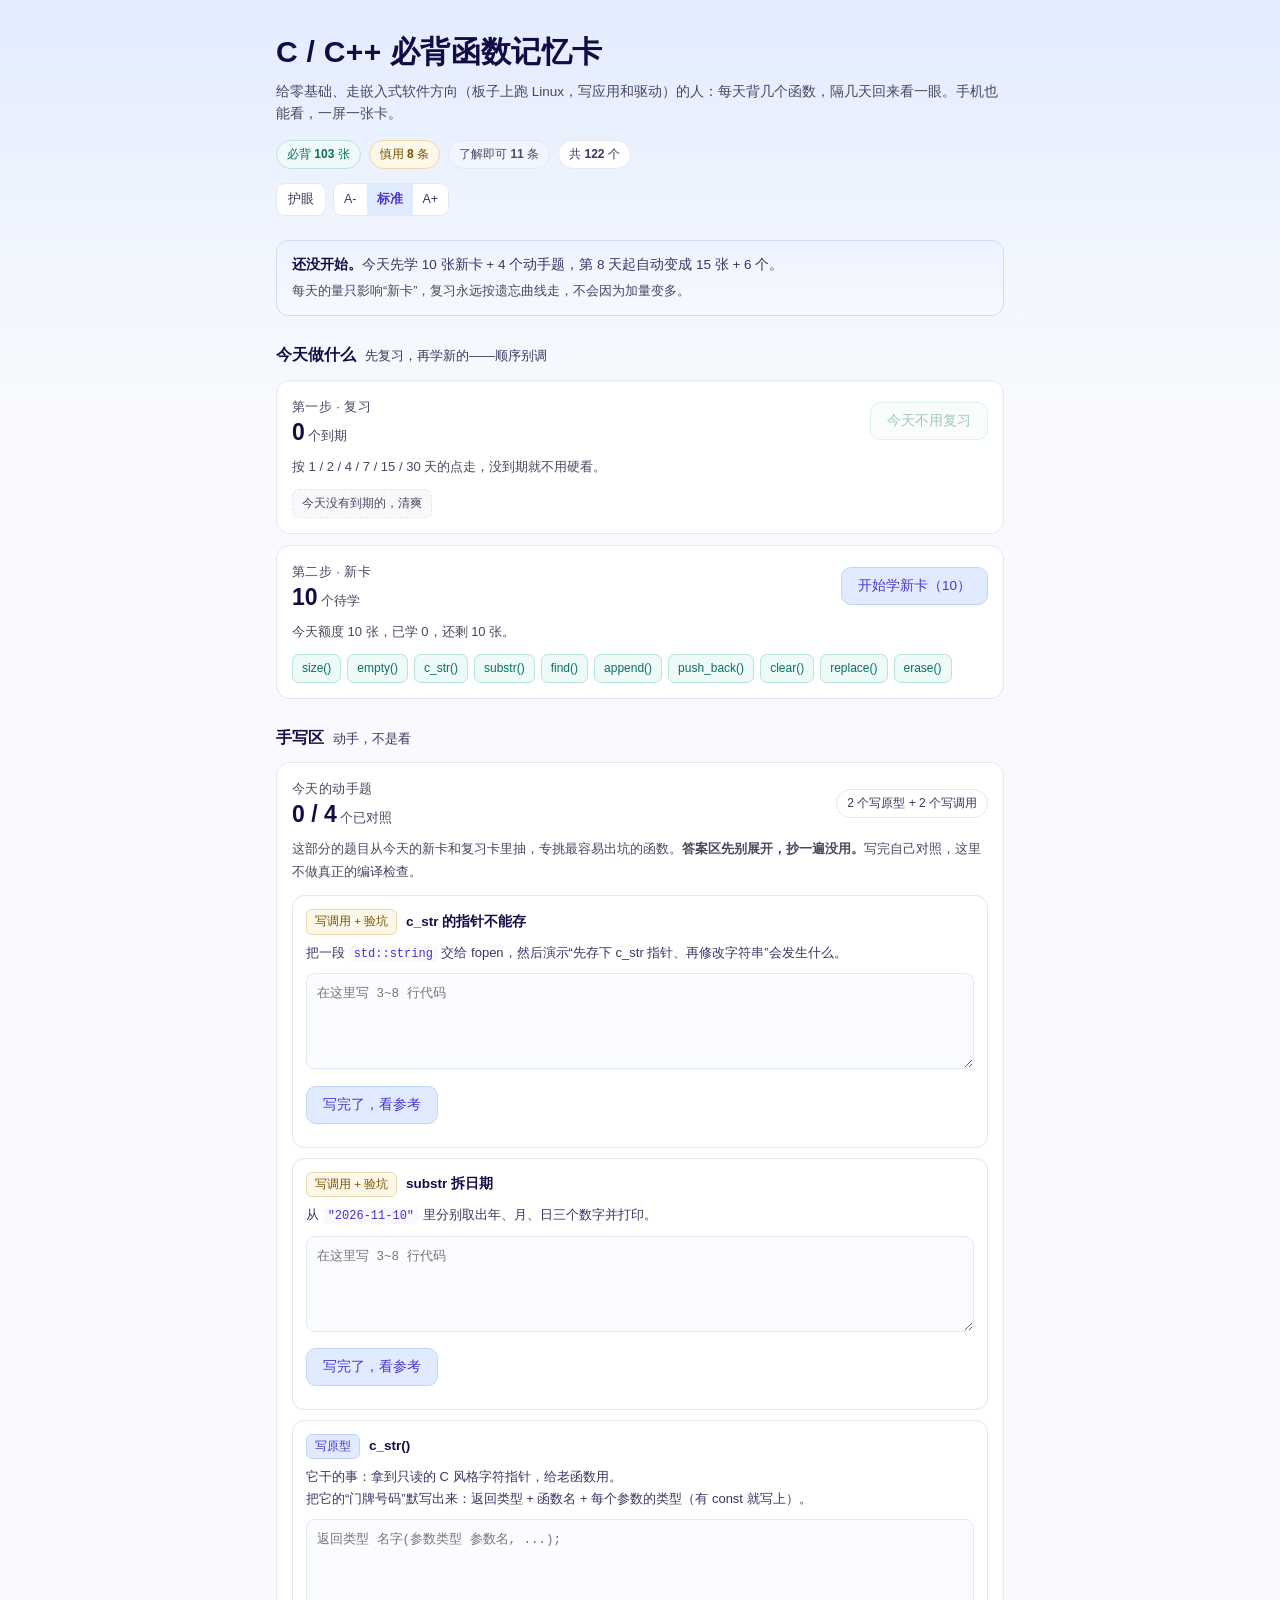
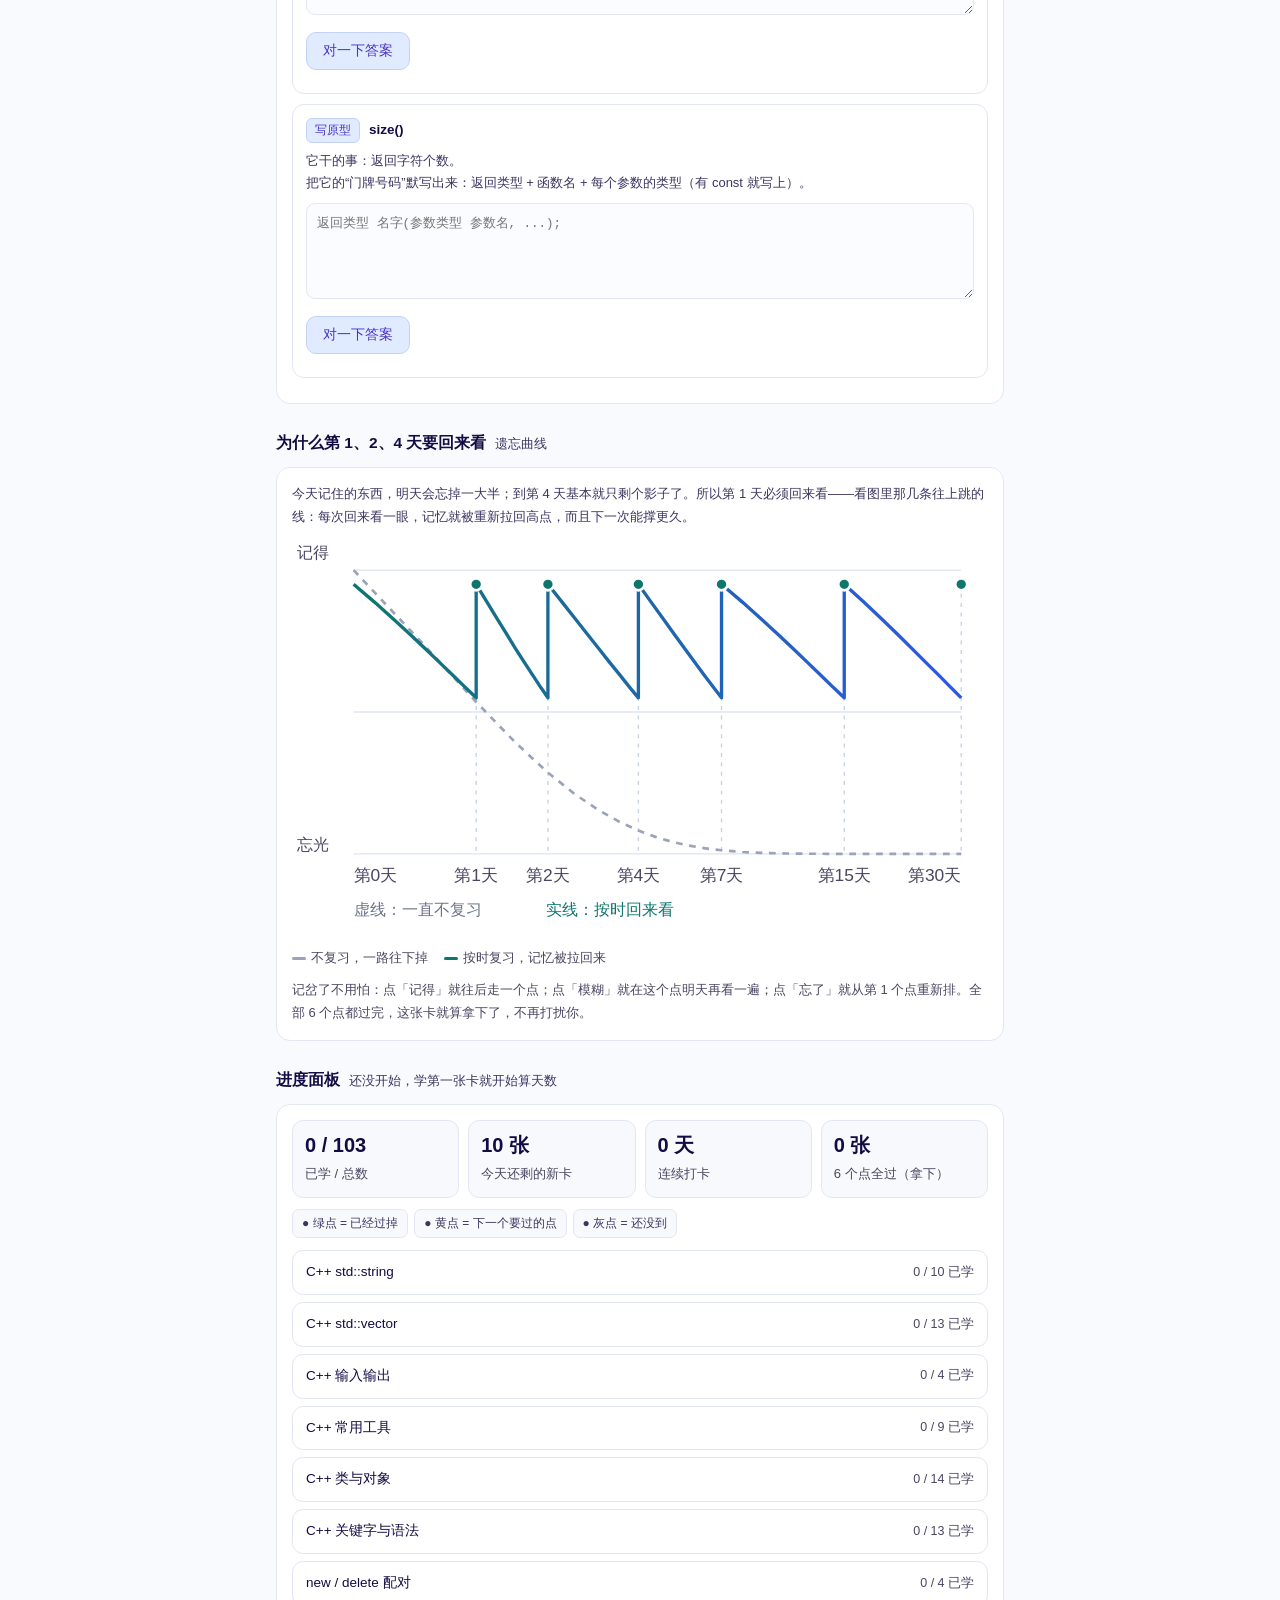
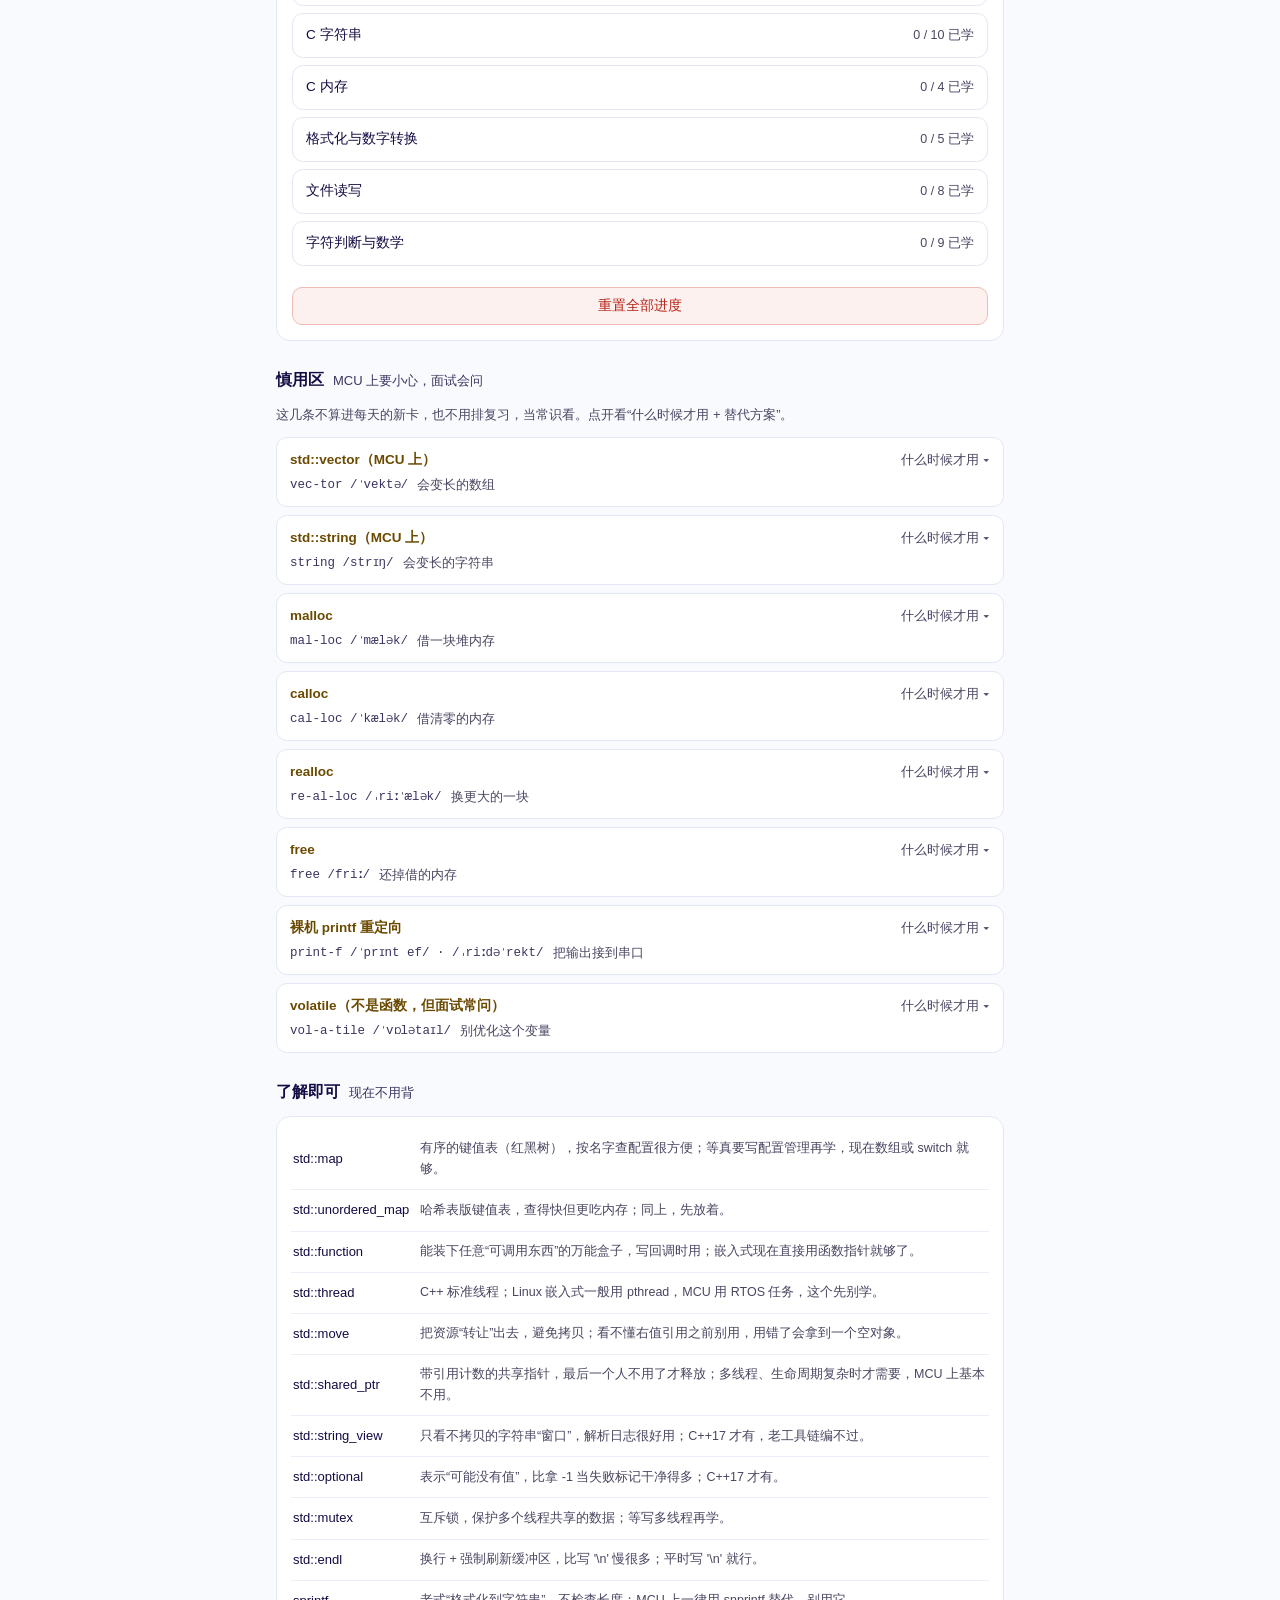
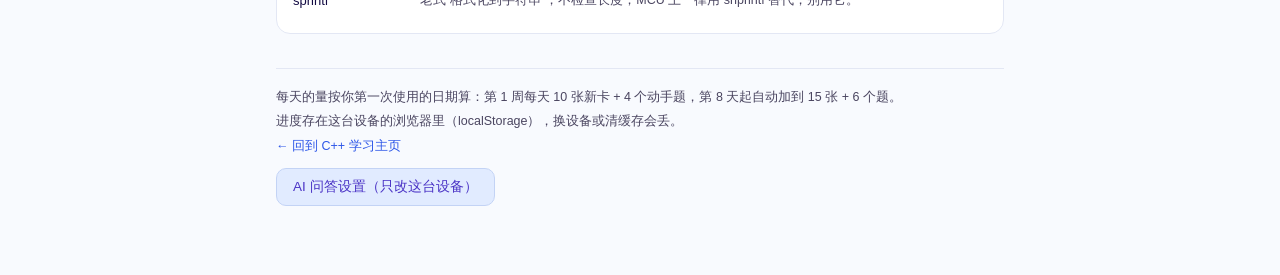
==== commit c149ce09: "???:??????/??/????,??????,? 27 ??" ====
--- a/functions.html
+++ b/functions.html
@@ -2,8 +2,22 @@
 <html lang="zh-CN">
 <head>
 <meta charset="UTF-8">
-<meta name="viewport" content="width=device-width, initial-scale=1.0, viewport-fit=cover">
-<meta name="theme-color" content="#0d1117">
+<meta name="viewport" content="width=device-width, initial-scale=1.0, viewport-fit=cover, interactive-widget=resizes-content">
+<meta name="theme-color" content="#F8FAFE">
+<script>
+/* 皮肤偏好要在第一帧前生效，避免刷新时闪一下深色。
+   键名用函数卡自己的前缀，绝不碰学习站的 cpp_eye_v1 / cpp_fs_v1。 */
+(function(){
+  try{
+    var d = document.documentElement;
+    var eye = localStorage.getItem('cpp_fc_eye_v1') === 'on' ? '1' : '0';
+    var fs  = localStorage.getItem('cpp_fc_fs_v1') || 'md';
+    if(fs !== 'sm' && fs !== 'md' && fs !== 'lg') fs = 'md';
+    d.setAttribute('data-eye', eye);
+    d.setAttribute('data-fs', fs);
+  }catch(e){}
+})();
+</script>
 <title>C/C++ 必背函数记忆卡 · 嵌入式软件方向</title>
 <style>
   *{box-sizing:border-box;-webkit-tap-highlight-color:transparent}
@@ -161,7 +175,7 @@
   .study{
     position:fixed;inset:0;z-index:100;background:#0b1016;display:flex;flex-direction:column;
     padding:calc(env(safe-area-inset-top) + 8px) 12px calc(env(safe-area-inset-bottom) + 10px);
-    height:100vh;height:100dvh;
+    height:100vh;height:100dvh;height:var(--vvh,100dvh);
   }
   .study.hidden{display:none}
   .study-top{display:flex;align-items:center;gap:10px;flex:none;padding:2px 2px 8px;position:relative}
@@ -267,12 +281,26 @@
     font-size:13px;line-height:1.4;padding:9px 10px;font-family:inherit}
   .aiq:focus{outline:none;border-color:rgba(94,234,212,.45)}
   .aisend{flex:none;padding:9px 14px}
-  .aians{margin-top:9px;padding-top:9px;border-top:1px dashed #243040;font-size:13px;line-height:1.8;
-    color:#d3dce7;max-height:26vh;overflow:auto;white-space:pre-wrap;word-break:break-word;overflow-wrap:anywhere}
-  .aians.hidden{display:none}
-  .aians.err{color:#f2c3cb}
-  .aians .who{display:block;font-size:12px;line-height:1.6;color:#9aa7b6;margin-bottom:5px}
-  .ainote{font-size:12.5px;color:#9aa7b6;margin-top:8px;line-height:1.75}
+  /* 聊天记录：自己靠右、AI 靠左，超出高度自己滚 */
+  .aichat{margin-top:9px;padding-top:9px;border-top:1px dashed #243040;
+    max-height:min(30vh,240px);overflow-y:auto;-webkit-overflow-scrolling:touch;
+    overscroll-behavior:contain;display:flex;flex-direction:column;gap:8px;
+    font-size:13px;line-height:1.75}
+  .aichat.hidden{display:none}
+  .aichat::-webkit-scrollbar{width:4px}
+  .aichat::-webkit-scrollbar-thumb{background:#2a3646;border-radius:2px}
+  .msg{max-width:88%;padding:7px 11px;border-radius:12px;
+    white-space:pre-wrap;word-break:break-word;overflow-wrap:anywhere}
+  .msg.me{align-self:flex-end;background:rgba(94,234,212,.12);border:1px solid rgba(94,234,212,.3);
+    color:#d8f6ef;border-bottom-right-radius:4px}
+  .msg.ai{align-self:flex-start;background:#0f151d;border:1px solid #243040;
+    color:#d3dce7;border-bottom-left-radius:4px}
+  .msg.ai.err{background:rgba(247,118,142,.08);border-color:rgba(247,118,142,.32);color:#f2c3cb}
+  .msg .who{display:block;font-size:11.5px;line-height:1.5;color:#8b98a8;margin-bottom:3px}
+  .msg.pending{color:#9aa7b6}
+  .ainote{display:flex;flex-wrap:wrap;align-items:baseline;gap:2px 10px;
+    font-size:12.5px;color:#9aa7b6;margin-top:8px;line-height:1.75}
+  .ainote .grow{flex:1;min-width:190px}
   .linkbtn{background:none;border:0;padding:0;color:#8fb4ff;font-size:12.5px;cursor:pointer;
     font-family:inherit;text-decoration:underline}
   .modal-card.wide{max-width:420px;max-height:86vh;overflow:auto}
@@ -303,6 +331,192 @@
     .fname.sm{font-size:32px}
     .stats{grid-template-columns:repeat(4,1fr)}
   }
+
+  /* ============================================================
+     浅色皮肤：与学习站同一套调色板（--page / --surface / --ink …）
+     护眼模式用 html[data-eye="1"] 覆盖成暖色纸感。
+     字号三档用 --fsk 缩放，和 cpp-study 的 data-fs 行为一致。
+     ============================================================ */
+  :root{
+    --ink:#130B43; --ink-2:#3B3560; --muted:#4A4560;
+    --line:#E3E7F4; --line-2:#EDEFF8; --surface:#FFFFFF; --page:#F8FAFE;
+    --lav:#E1EBFF; --lav-2:#F1EEFF;
+    --purple:#604FCD; --purple-2:#7029F5; --purple-ink:#4B34C6;
+    --blue:#2E57E8; --ok:#1F7A45; --warn:#7A5200; --err:#B42318;
+    --tint:#F1F5FF; --tint-2:#F7F9FC; --field:#FBFCFF;
+    --code-bg:#F7F9FC; --code-line:#DDE3F0;
+    --tok-k:#5B21B6; --tok-t:#0B5394; --tok-s:#A31515; --tok-c:#145C34; --tok-fn:#6B4A00; --tok-num:#00695C;
+    --fsk:1; --fski:1;
+  }
+  html[data-eye="1"]{
+    --page:#FBF4E2; --surface:#FFFCF3; --line:#E8DCC2; --line-2:#F1E7D2;
+    --ink:#2B2415; --ink-2:#4C4128; --muted:#5C5138; --lav:#F4E8CB; --lav-2:#F8F0DC;
+    --blue:#2743B8; --tint:#FBF2DE; --tint-2:#F9F1DF; --field:#FFFDF6;
+    --code-bg:#F5EDDC; --code-line:#E3D7BF; --tok-c:#0F4E2B;
+  }
+  html[data-fs="sm"]{--fsk:.93;--fski:1.0753}
+  html[data-fs="lg"]{--fsk:1.1;--fski:.9091}
+
+  body{background:var(--page);color:var(--ink)}
+  body::before{background:linear-gradient(180deg,#E2ECFF 0%,#EDF3FE 46%,rgba(248,250,254,0) 100%)}
+  html[data-eye="1"] body::before{background:linear-gradient(180deg,#F7EBD2 0%,#FAF2E0 46%,rgba(251,244,226,0) 100%)}
+  .wrap{zoom:var(--fsk)}
+  a{color:var(--blue)}
+  h1,.cnt,.stat b,.sec h2,.modal-card h3,.brow p b,.carebody b{color:var(--ink)}
+  .sub,.hint,.label,.cnt small,.legend,footer,.study-meta,.fhint,.ainote,.note,.fld label{color:var(--muted)}
+  .sec h2 em,.brow .k,.hwres,.chk .lbl{color:var(--ink-2)}
+  .stage{background:linear-gradient(180deg,#EDF3FF,#F7F9FE);border-color:#CFDCF7;color:var(--ink-2)}
+  .stage b{color:var(--ink)}
+  .stage .sub2{color:var(--muted)}
+  .panel,.modal-card,.aibody{background:var(--surface);border-color:var(--line)}
+  .badge{background:var(--surface);border-color:var(--line);color:var(--ink-2)}
+  .badge.must{color:#0F6E63;border-color:#B7E3DA;background:#EEFAF7}
+  .badge.care{color:#7A5200;border-color:#EBD7A9;background:#FDF7E7}
+  .badge.later{color:var(--muted);background:var(--tint)}
+  .badge.total{color:var(--ink-2);border-color:var(--line)}
+  .chip{background:var(--tint-2);border-color:var(--line);color:var(--ink-2)}
+  .chip.new{color:#0F6E63;border-color:#B7E3DA;background:#EEFAF7}
+  .chip.due{color:#7A5200;border-color:#EBD7A9;background:#FDF7E7}
+  .chip.over{color:var(--err);border-color:#F0C4BF;background:#FDF1EF}
+  .chip.empty{color:var(--muted)}
+  .btn{background:var(--tint-2);border-color:var(--line);color:var(--ink-2)}
+  .btn.primary{background:#EEFAF7;border-color:#A9DED3;color:#0F6E63}
+  .btn.primary:hover{background:#DFF5EF}
+  .btn.ghost{background:var(--lav);border-color:#C3D3F5;color:var(--purple-ink)}
+  .btn.ghost:hover{background:#D8E5FF}
+  .btn.danger{background:#FDF1EF;border-color:#EFBAB4;color:var(--err)}
+  .stat{background:var(--tint-2);border-color:var(--line)}
+  .stat span{color:var(--muted)}
+  details.grp{background:var(--surface);border-color:var(--line)}
+  details.grp summary span{color:var(--muted)}
+  details.grp[open] summary{background:var(--tint-2);border-bottom-color:var(--line)}
+  .prow + .prow{border-top-color:var(--line-2)}
+  .pn{color:var(--ink-2)}
+  .dot{background:#DCE3F2}
+  .dot.done{background:#2E9E5B}
+  .dot.cur{background:#C98A00;box-shadow:0 0 0 2px rgba(201,138,0,.18)}
+  .pstat{color:var(--muted)}
+  .pstat.warn{color:var(--err)}
+  .pstat.ok{color:var(--ok)}
+  details.care,details.later{background:var(--surface);border-color:var(--line)}
+  details.care summary{color:#6B4A00}
+  details.care summary span{color:var(--muted)}
+  details.care summary .csub i{color:var(--ink-2)}
+  details.care summary .csub em{color:var(--muted)}
+  details.care[open] summary{border-bottom-color:var(--line)}
+  .carebody{color:var(--ink-2)}
+  .carebody p.sayl{background:var(--tint-2);border-color:var(--line);color:var(--ink-2)}
+  .carebody p.sayl b{color:#0F6E63}
+  .carebody p.sayl + p.sayl b{color:var(--purple-ink)}
+  .plainline{background:#EEFAF7;border-left-color:#2E9E5B;color:#114A3B}
+  .trapbox{background:#FDF1EF;border-left-color:#D06055}
+  .trapbox b{color:var(--err)}
+  .hwcard{background:var(--surface);border-color:var(--line)}
+  .hwcard.done{border-color:#A9DED3}
+  .hwtype{background:var(--lav);color:var(--purple-ink);border-color:#C3D3F5}
+  .hwtype.call{background:#FDF7E7;color:#7A5200;border-color:#EBD7A9}
+  .hwask{color:var(--ink-2)}
+  .hwask code,.note code{background:var(--tint-2);color:var(--purple-ink);border-color:var(--line)}
+  textarea,.aiq,.fld input,.fld select{
+    background:var(--field);border-color:var(--line);color:var(--ink);
+  }
+  textarea:focus,.aiq:focus,.fld input:focus,.fld select:focus{border-color:#8FB0F2}
+  .hwres pre,.code{background:var(--code-bg);border-color:var(--code-line);color:#1F2937}
+  .chk{border-bottom-color:var(--line-2)}
+  .chk.ok .mark{color:var(--ok)}
+  .chk.ng .mark{color:var(--err)}
+  .chk .val{color:var(--ink-2)}
+  .chk.ng .val{color:#8A1F17}
+  .verdict.ok{background:#EDF6E8;color:#14532D;border-color:#8FBF93}
+  .verdict.ng{background:#FDF7E7;color:#6B4A00;border-color:#EBD7A9}
+  footer{border-top-color:var(--line)}
+  /* 浮层也跟着字号三档缩放：用 zoom + 反算宽高，保证仍然铺满屏幕 */
+  .study{
+    background:var(--page);
+    inset:auto; top:0; left:0;
+    width:calc(100vw * var(--fski));
+    height:calc(var(--vvh,100dvh) * var(--fski));
+    zoom:var(--fsk);
+  }
+  .iconbtn{background:var(--surface);border-color:var(--line);color:var(--ink-2)}
+  .study-meta b{color:#0F6E63}
+  .study-bar{background:var(--line-2)}
+  .study-bar i{background:linear-gradient(90deg,#0F766E,#2E57E8)}
+  .face{background:linear-gradient(180deg,#FFFFFF,#FBFCFE);border-color:var(--line)}
+  .face.front{box-shadow:0 10px 30px rgba(35,48,90,.10),inset 0 1px 0 #fff}
+  .tag{color:#0F6E63;border-color:#B7E3DA;background:#EEFAF7}
+  .fipa{color:var(--ink-2)}
+  .spk{background:var(--tint-2);border-color:var(--line);color:#5B6B85}
+  .spk.on{color:#0F6E63;border-color:#8FCFC2;background:#E8F8F3}
+  #toast{background:#FFFFFF;border-color:var(--line);color:var(--ink-2);box-shadow:0 8px 24px rgba(35,48,90,.14)}
+  .bscroll .plainline{color:#114A3B}
+  .brow p{color:var(--ink-2)}
+  .brow p.small{color:var(--muted)}
+  .brow p b{color:var(--ink)}
+  .brow.trap p{color:#8A1F17}
+  .brow.trap .k{color:var(--err)}
+  .brow.say .k{color:#0F6E63}
+  .brow.say p{color:#114A3B}
+  .brow.from .k{color:var(--purple-ink)}
+  .brow.from p{color:var(--ink-2)}
+  .bnote{background:var(--lav-2);border-color:#D6DAF5;color:var(--purple-ink)}
+  .fmean{color:var(--ink-2)}
+  .grades button{background:var(--tint-2);border-color:var(--line);color:var(--ink-2)}
+  .grades button small{color:var(--muted)}
+  .grades button[data-g="good"]{border-color:#A9DED3;background:#EEFAF7}
+  .grades button[data-g="good"] b{color:#0F6E63}
+  .grades button[data-g="fuzzy"]{border-color:#EBD7A9;background:#FDF7E7}
+  .grades button[data-g="fuzzy"] b{color:#7A5200}
+  .grades button[data-g="forgot"]{border-color:#EFBAB4;background:#FDF1EF}
+  .grades button[data-g="forgot"] b{color:var(--err)}
+  .finish .fbig{color:#0F6E63}
+  .finish p{color:var(--muted)}
+  .modal{background:rgba(19,11,67,.28)}
+  .modal-card p{color:var(--ink-2)}
+  .aichat{border-top-color:var(--line)}
+  .aichat::-webkit-scrollbar-thumb{background:var(--line)}
+  .msg.me{background:#E8F8F3;border-color:#A9DED3;color:#114A3B}
+  .msg.ai{background:var(--tint-2);border-color:var(--line);color:var(--ink-2)}
+  .msg.ai.err{background:#FDF1EF;border-color:#EFBAB4;color:#8A1F17}
+  .msg .who{color:var(--muted)}
+  .msg.pending{color:var(--muted)}
+  .linkbtn{color:var(--blue)}
+  .pbtn{background:var(--tint-2);border-color:var(--line);color:var(--ink-2)}
+  .pbtn.on{color:#0F6E63;border-color:#A9DED3;background:#EEFAF7}
+  .note{background:var(--tint-2);border-color:var(--line)}
+  .note b{color:var(--ink)}
+  .note.warn{color:#6B4A00;border-color:#EBD7A9;background:#FDF7E7}
+  .note pre{background:var(--code-bg);border-color:var(--code-line);color:#1F2937}
+
+  /* 代码 token：与学习站同一套浅色 token；注释两套底色都 ≥7:1 */
+  .code .k{color:var(--tok-k)}
+  .code .t{color:var(--tok-t)}
+  .code .s{color:var(--tok-s)}
+  .code .c{color:var(--tok-c);font-style:normal}
+  .code .fn{color:var(--tok-fn)}
+  .code .num{color:var(--tok-num)}
+
+  /* 页头皮肤控件 */
+  .uiprefs{display:flex;gap:7px;align-items:center;flex-wrap:wrap;margin-top:14px}
+  .ui-btn,.ui-fsbtn{
+    font-family:inherit;font-size:12.5px;line-height:1.4;padding:7px 11px;border-radius:9px;
+    border:1px solid var(--line);background:var(--surface);color:var(--ink-2);cursor:pointer;
+  }
+  .ui-btn.on{background:#F2E2BC;border-color:#D8BC7C;color:#5C430F;font-weight:600}
+  .ui-fs{display:inline-flex;border:1px solid var(--line);border-radius:9px;overflow:hidden;background:var(--surface)}
+  .ui-fsbtn{border:0;border-radius:0;background:transparent;padding:7px 10px}
+  .ui-fsbtn.on{background:var(--lav);color:var(--purple-ink);font-weight:600}
+
+  /* 卡片底部的“哪天讲过这个” */
+  .rellink{
+    display:block;margin-top:14px;padding:10px 12px;border-radius:10px;line-height:1.65;
+    border:1px solid #C3D3F5;background:var(--lav);color:var(--purple-ink);
+    font-size:12.5px;text-decoration:none;
+  }
+  .rellink:hover{text-decoration:none;background:#D8E5FF}
+  .rellink b{color:var(--purple-ink)}
+  .rellink.none{border-style:dashed;background:var(--tint-2);color:var(--muted)}
+  .rellink .go{float:right;white-space:nowrap;margin-left:8px}
 </style>
 </head>
 <body>
@@ -315,6 +529,14 @@
       <span class="badge care">慎用 <b id="badgeCare">0</b> 条</span>
       <span class="badge later">了解即可 <b id="badgeLater">0</b> 条</span>
       <span class="badge total">共 <b id="badgeTotal">0</b> 个</span>
+    </div>
+    <div class="uiprefs" id="uiPrefs">
+      <button class="ui-btn" id="uiEye" type="button" aria-pressed="false" title="护眼模式：暖色低刺激背景">护眼</button>
+      <span class="ui-fs" role="group" aria-label="字号">
+        <button class="ui-fsbtn" data-fs="sm" type="button" aria-label="小字号">A-</button>
+        <button class="ui-fsbtn" data-fs="md" type="button">标准</button>
+        <button class="ui-fsbtn" data-fs="lg" type="button" aria-label="大字号">A+</button>
+      </span>
     </div>
   </header>
 
@@ -364,23 +586,23 @@
   <section class="sec">
     <h2>为什么第 1、2、4 天要回来看 <em>遗忘曲线</em></h2>
     <div class="panel">
-      <p class="hint" style="margin:0 0 10px;font-size:13px;color:#c7d2df">
+      <p class="hint" style="margin:0 0 10px;font-size:13px;color:var(--ink-2)">
         今天记住的东西，明天会忘掉一大半；到第 4 天基本就只剩个影子了。所以第 1 天必须回来看——看图里那几条往上跳的线：每次回来看一眼，记忆就被重新拉回高点，而且下一次能撑更久。
       </p>
       <svg viewBox="0 0 520 300" role="img" aria-label="遗忘曲线：1、2、4、7、15、30 天六个复习点" style="width:100%;height:auto;display:block">
         <defs>
           <linearGradient id="gCurve" x1="0" y1="0" x2="1" y2="0">
-            <stop offset="0" stop-color="#5eead4"/><stop offset="1" stop-color="#7aa2f7"/>
+            <stop offset="0" stop-color="#0F766E"/><stop offset="1" stop-color="#2E57E8"/>
           </linearGradient>
         </defs>
-        <g stroke="#1e2a38" stroke-width="1">
+        <g stroke="#DCE3F2" stroke-width="1">
           <line x1="46" y1="24" x2="500" y2="24"/>
           <line x1="46" y1="130" x2="500" y2="130"/>
           <line x1="46" y1="236" x2="500" y2="236"/>
         </g>
-        <text x="4" y="15" fill="#7d8b9c" font-size="12">记得</text>
-        <text x="4" y="233" fill="#7d8b9c" font-size="12">忘光</text>
-        <g stroke="#2b394a" stroke-width="1" stroke-dasharray="3 4">
+        <text x="4" y="15" fill="#4A4560" font-size="12">记得</text>
+        <text x="4" y="233" fill="#4A4560" font-size="12">忘光</text>
+        <g stroke="#C7D1E6" stroke-width="1" stroke-dasharray="3 4">
           <line x1="137.6" y1="34.6" x2="137.6" y2="236"/>
           <line x1="191.2" y1="34.6" x2="191.2" y2="236"/>
           <line x1="258.8" y1="34.6" x2="258.8" y2="236"/>
@@ -389,10 +611,10 @@
           <line x1="500" y1="34.6" x2="500" y2="236"/>
         </g>
         <path d="M 46.0,24.0 L 99.6,80.9 L 137.6,122.5 L 167.1,153.0 L 191.2,175.3 L 211.6,191.6 L 229.3,203.5 L 244.9,212.2 L 258.8,218.6 L 271.4,223.3 L 282.9,226.7 L 293.5,229.2 L 303.3,231.0 L 312.4,232.4 L 320.9,233.3 L 328.9,234.0 L 336.5,234.6 L 343.6,235.0 L 350.4,235.2 L 356.9,235.4 L 363.0,235.6 L 368.9,235.7 L 374.5,235.8 L 379.9,235.8 L 385.1,235.9 L 390.1,235.9 L 394.9,235.9 L 399.5,236.0 L 404.0,236.0 L 408.4,236.0 L 412.6,236.0 L 416.6,236.0 L 420.6,236.0 L 424.4,236.0 L 428.1,236.0 L 431.8,236.0 L 435.3,236.0 L 438.7,236.0 L 442.1,236.0 L 445.3,236.0 L 448.5,236.0 L 451.6,236.0 L 454.7,236.0 L 457.6,236.0 L 460.5,236.0 L 463.4,236.0 L 466.2,236.0 L 468.9,236.0 L 471.6,236.0 L 474.2,236.0 L 476.7,236.0 L 479.3,236.0 L 481.7,236.0 L 484.2,236.0 L 486.5,236.0 L 488.9,236.0 L 491.2,236.0 L 493.4,236.0 L 495.7,236.0 L 497.9,236.0 L 500.0,236.0"
-              fill="none" stroke="#5b6b7d" stroke-width="2" stroke-dasharray="5 5"/>
+              fill="none" stroke="#9AA3B8" stroke-width="2" stroke-dasharray="5 5"/>
         <path d="M 46.0,34.6 L 61.6,47.9 L 75.5,60.3 L 88.1,71.9 L 99.6,82.8 L 110.2,92.9 L 120.0,102.3 L 129.1,111.2 L 137.6,119.4 L 137.6,34.6 L 145.7,47.9 L 153.2,60.3 L 160.4,71.9 L 167.1,82.8 L 173.6,92.9 L 179.7,102.3 L 185.6,111.2 L 191.2,119.4 L 191.2,34.6 L 201.8,47.9 L 211.6,60.3 L 220.7,71.9 L 229.3,82.8 L 237.3,92.9 L 244.9,102.3 L 252.0,111.2 L 258.8,119.4 L 258.8,34.6 L 268.3,47.9 L 277.3,60.3 L 285.6,71.9 L 293.5,82.8 L 300.9,92.9 L 307.9,102.3 L 314.6,111.2 L 320.9,119.4 L 320.9,34.6 L 336.5,47.9 L 350.4,60.3 L 363.0,71.9 L 374.5,82.8 L 385.1,92.9 L 394.9,102.3 L 404.0,111.2 L 412.6,119.4 L 412.6,34.6 L 427.2,47.9 L 440.4,60.3 L 452.4,71.9 L 463.4,82.8 L 473.5,92.9 L 483.0,102.3 L 491.8,111.2 L 500.0,119.4"
               fill="none" stroke="url(#gCurve)" stroke-width="2.5" stroke-linejoin="round"/>
-        <g fill="#5eead4" stroke="#0d1117" stroke-width="2">
+        <g fill="#0F766E" stroke="#FFFFFF" stroke-width="2">
           <circle cx="137.6" cy="34.6" r="4.5"/>
           <circle cx="191.2" cy="34.6" r="4.5"/>
           <circle cx="258.8" cy="34.6" r="4.5"/>
@@ -400,7 +622,7 @@
           <circle cx="412.6" cy="34.6" r="4.5"/>
           <circle cx="500" cy="34.6" r="4.5"/>
         </g>
-        <g fill="#8d9bab" font-size="13" text-anchor="middle">
+        <g fill="#4A4560" font-size="13" text-anchor="middle">
           <text x="46" y="256" text-anchor="start">第0天</text>
           <text x="137.6" y="256">第1天</text>
           <text x="191.2" y="256">第2天</text>
@@ -409,12 +631,12 @@
           <text x="412.6" y="256">第15天</text>
           <text x="500" y="256" text-anchor="end">第30天</text>
         </g>
-        <text x="46" y="282" fill="#5b6b7d" font-size="12">虚线：一直不复习　　</text>
-        <text x="190" y="282" fill="#5eead4" font-size="12">实线：按时回来看</text>
+        <text x="46" y="282" fill="#6B7488" font-size="12">虚线：一直不复习　　</text>
+        <text x="190" y="282" fill="#0F766E" font-size="12">实线：按时回来看</text>
       </svg>
       <div class="legend">
-        <span><i style="background:#5b6b7d"></i>不复习，一路往下掉</span>
-        <span><i style="background:#5eead4"></i>按时复习，记忆被拉回来</span>
+        <span><i style="background:#9AA3B8"></i>不复习，一路往下掉</span>
+        <span><i style="background:#0F766E"></i>按时复习，记忆被拉回来</span>
       </div>
       <p class="hint" style="margin-top:10px">
         记岔了不用怕：点「记得」就往后走一个点；点「模糊」就在这个点明天再看一遍；点「忘了」就从第 1 个点重新排。全部 6 个点都过完，这张卡就算拿下了，不再打扰你。
@@ -497,12 +719,16 @@
     <div class="aiwrap" id="aiWrap">
       <button class="btn ghost big" id="aiToggle" type="button">问 AI（用你自己的 key）</button>
       <div class="aibody hidden" id="aiBody">
+        <div class="aichat hidden" id="aiLog"></div>
         <div class="airow">
           <input class="aiq" id="aiQ" type="text" maxlength="200" enterkeyhint="send" placeholder="就这张卡问一句…">
           <button class="btn primary aisend" id="aiSend" type="button">问</button>
         </div>
-        <div class="aians hidden" id="aiAns"></div>
-        <div class="ainote">回答来自你自己填的模型，烧的是你自己的额度。key 只存在这台设备，不上传。 · <button class="linkbtn" id="aiCfgBtn" type="button">设置</button></div>
+        <div class="ainote">
+          <span class="grow">只带这张卡 + 最近 5 轮（超出丢最早的），烧的是你自己的额度；key 只存这台设备，不上传。</span>
+          <button class="linkbtn" id="aiClearChat" type="button">清空对话</button>
+          <button class="linkbtn" id="aiCfgBtn" type="button">设置</button>
+        </div>
       </div>
     </div>
   </div>
@@ -575,6 +801,8 @@
   {id:'vector',name:'C++ std::vector', color:'#a9c1f5'},
   {id:'io',    name:'C++ 输入输出',    color:'#c0a4f7'},
   {id:'tool',  name:'C++ 常用工具',    color:'#c0a4f7'},
+  {id:'cpp',   name:'C++ 类与对象',    color:'#c0a4f7'},
+  {id:'kw',    name:'C++ 关键字与语法', color:'#c0a4f7'},
   {id:'heap',  name:'new / delete 配对', color:'#f0c674'},
   {id:'cstr',  name:'C 字符串',        color:'#5eead4'},
   {id:'cmem',  name:'C 内存',          color:'#5eead4'},
@@ -626,6 +854,35 @@
 ['tool','std::swap','两个人手里的东西互换一下。','void std::swap(T& a, T& b);','交换两个同类型变量的值。','在 <utility> 里；无返回值。','数组不能直接 swap 内容（交换的是指针，对数组名用不了）；两个 vector 之间 swap 只换内部指针，很快。','int a = 1, b = 2; std::swap(a, b);  // a=2, b=1'],
 ['tool','std::find','在一排东西里找一个，找到就把位置指给你。','InputIt std::find(InputIt first, InputIt last, const T& value);','在区间里从头到尾查找 value。','返回：指向第一个相等元素的迭代器；找不到返回 last。','找不到返回的是 last，不是 NULL；判断要写 it != v.end()，直接 *it 就崩。','auto it = std::find(v.begin(), v.end(), 7); if (it != v.end()) puts("有");'],
 ['tool','std::reverse','把一排东西整体掉个头。','void std::reverse(BidirIt first, BidirIt last);','反转区间 [first, last)。','无返回值，原地修改。','s.rbegin()/rend() 是“反向遍历”，不是反转；真要反转得用 std::reverse(s.begin(), s.end())。','std::string s = "abc"; std::reverse(s.begin(), s.end());  // cba'],
+/* ---------- C++ 类与对象（对照学习站 Day 3–4 补卡） ---------- */
+['cpp','sizeof','问一句“这个东西在内存里占几个字节”。','size_t sizeof(类型或表达式);   // 它是运算符，不是函数','求类型、对象或数组占多少字节。','返回：size_t 字节数；类型要加括号，变量可以不加。','sizeof(指针) 永远是指针大小（64 位是 8），不是它指向的数组长度；数组传进函数后退化成指针，sizeof 就不再是数组总长。','int a[10]; printf("%zu\\n", sizeof(a));  // 40', '平台提示：int 在多数平台是 4 字节，但别把 4 写死。'],
+['cpp','explicit','给构造函数上锁，别让一个数字悄悄变成对象。','explicit 类名(参数);','禁止单参数构造的隐式类型转换。','写在构造函数前；只挡隐式转换，显式构造照常。','加了 explicit 后，把 int 直接传给要对象的函数会编不过；想通过就得写 Meter(5)。','class Meter{ public: explicit Meter(int v):v(v){} int v; };','平台提示：老代码里很多单参构造没加，改之前先看调用处。'],
+['cpp','static 成员变量','这个变量不属于某一个对象，而是整个类共用一份。','class A { static 类型 名字; };   类型 A::名字 = 初值;','所有对象共享同一份数据，比如对象计数。','类内声明，类外定义一次；C++17 可以用 inline 直接在类内给初值。','只在类里写 static 不定义，链接时会报 undefined reference；它不是每个对象各一份。','class A{ public: static int n; };  int A::n = 0;'],
+['cpp','static 成员函数','这个函数不用造对象，直接拿类名就能调。','static 返回类型 类名::函数名(参数);','提供和类相关、但不需要对象数据的工具函数。','没有 this；只能访问静态成员。','静态成员函数里写普通成员变量会编不过；调用写 类名::函数()，不用先造对象。','class M{ public: static int add(int a,int b){ return a+b; } };'],
+['cpp','const 成员函数','在函数后面盖个“我只看看，不改”的章。','返回类型 函数名(参数) const;','承诺不修改对象成员；常对象只能调这种函数。','const 写在参数表后面；const 对象只能调 const 成员函数。','忘了写 const，常对象就调不了；在 const 函数里改成员会编不过，除非那个成员是 mutable。','int size() const { return n; }'],
+['cpp','mutable','给某个成员开个小口，const 函数里也能改它。','mutable 类型 名字;','缓存、调用计数这类“逻辑上不算修改对象”的成员。','写在成员声明前；只对 const 成员函数生效。','别拿它绕开 const 承诺乱改业务数据，滥用会让“只读”变成假话。','mutable int calls;'],
+['cpp','operator=','把一个对象的内容，重新装进另一个已经存在的对象里。','类名& operator=(const 类名& other);','自定义赋值行为，尤其是类里有指针时。','返回 *this 的引用才能连等；参数用 const 引用。','不写就由编译器生成浅拷贝，两个对象指向同一块堆，析构时 double free；有指针要自己写深拷贝。','A& operator=(const A& o){ if(this!=&o){ /* 深拷贝 */ } return *this; }'],
+['cpp','this','在成员函数里，指向“正在干活的那个对象”。','this   // 类型是 类名*，const 函数里是 const 类名*','区分同名形参和成员，或者返回对象自己。','成员函数隐含的参数；静态成员函数没有 this。','静态成员函数里不能用 this；返回 *this 时别返回局部对象的引用。','void set(int x){ this->x = x; }'],
+['cpp','friend','给信得过的人一把备用钥匙，允许它直接看私有成员。','friend 返回类型 函数名(参数);   或   friend class 类名;','运算符重载、两个类紧密协作时用。','写在类里；友元不是成员，没有 this。','友元会破坏封装，能不用就不用；友元关系不能继承，也不互相传递。','class Box{ int v; friend int peek(const Box&); };'],
+['cpp','构造函数','对象一造出来，自动执行的那段初始化代码。','类名(参数);   // 没有返回值，名字和类名一样','给成员赋初值、申请资源。','可以重载、可以有默认参数；不写编译器会送一个默认构造。','构造函数不能手动调用 a.A()；有指针成员时记得在初始化列表里置空。','class A{ public: A(int x):x(x){} int x; };'],
+['cpp','拷贝构造函数','用一个已经存在的对象，复制出一个新对象。','类名(const 类名& other);','传值、返回对象、显式复制时调用。','参数必须是 const 引用，否则会无限递归。','默认只做浅拷贝，类里有指针时两个对象指同一块内存，析构 double free；要自己写深拷贝。','A(const A& o){ p = new int(*o.p); }'],
+['cpp','析构函数','对象快没了的时候，自动执行的清理代码。','~类名();   // 无参数、无返回值、不能重载','释放 new 出来的内存、关文件、解锁。','没有参数；一个类只有一个析构函数。','基类析构要写 virtual，否则通过基类指针 delete 派生对象时派生类析构不跑，资源泄漏。','~A(){ delete[] p; }'],
+['cpp','初始化列表','在构造函数冒号后面，直接把成员的初值点好。','类名(参数) : 成员1(值1), 成员2(值2) {}','初始化 const 成员、引用成员和没有默认构造的成员对象。','初始化顺序按成员声明顺序，不按你写的顺序。','成员初始化顺序看声明不看列表；在函数体里赋值，对 const 和引用成员直接编不过。','A(int x):x(x),r(x){}'],
+['cpp','= default / = delete','告诉编译器“这个默认版本我要”，或者“这个版本不许有”。','类名() = default;   类名(const 类名&) = delete;','保留默认行为，或者禁止拷贝、禁止隐式转换。','只能用在特殊成员函数上；= delete 的版本被调用会编不过。','手写一个构造函数后，默认构造就不再自动生成，要补 = default；= delete 是编译期拦住，不是运行时报错。','A() = default;  A(const A&) = delete;'],
+/* ---------- C++ 关键字与语法（对照学习站 Day 1–4 补卡） ---------- */
+['kw','const','给变量或参数贴上“只读”封条。','const 类型 名字 = 值;','防止误改、表达接口承诺。','能修饰变量、参数、返回值、成员函数。','const int* p 是不能改指向的内容；int* const p 是不能改指针本身，两个 const 位置含义不同。','const int n = 10;'],
+['kw','static（局部 / 文件）','函数里的 static 只初始化一次；文件里的 static 别人看不见。','static 类型 名字;','函数内做“记忆”，全局或函数前限制链接范围。','局部 static 生命周期到程序结束；全局 static 只在本编译单元可见。','局部 static 的初始化在 C++11 起是线程安全的，但读写要自己保护；别把大对象放局部 static 占着不放。','static int count = 0;'],
+['kw','namespace / ::','把一堆名字装进一个盒子，用的时候写“盒子::名字”。','namespace 名字 { ... }   名字::成员','避免不同库里的同名函数打架。',':: 是作用域解析运算符；std:: 就是标准库这个盒子。','头文件里别写 using namespace std;，会把一堆名字倒进别人的作用域；:: 前面空着表示全局。','namespace net { int open(); }  net::open();'],
+['kw','位运算符','直接对二进制位做与、或、异或、取反、移位。','&  |  ^  ~  <<  >>','操作寄存器、标志位、协议字段。','位运算只对整数类型有意义；移位位数别超过类型宽度。','& 和 && 不是一回事；1 << 31 对 int 是未定义行为，要用 1u << 31；右移负数结果由实现决定。','flags |= (1u << 3);'],
+['kw','bool','只装 true / false 两个值的类型。','bool 名字 = true;','表示判断结果，比 int 的 0/1 更清楚。','常见实现占 1 字节；非 0 转 true，0 转 false。','bool 打印默认是 1/0，不是 true/false；别拿它和 TRUE 宏混用。','bool ok = (n > 0);'],
+['kw','struct / class','都是把数据和函数打包在一起；struct 默认公开，class 默认私有。','struct 名字 { ... };   class 名字 { ... };','描述一个对象有哪些数据和操作。','struct 默认 public，class 默认 private；两者都能有构造、析构、成员函数。','忘了写 public:，class 里的成员默认私有，外面访问编不过；struct 里写了 private: 也一样私有。','struct P { int x, y; };'],
+['kw','默认参数','调用时可以不写的参数，提前给个默认值。','void f(int a, int b = 0);','让常用调用更短。','默认值必须从右往左连续给；声明和定义只能写一处。','默认参数在编译期就定死，不会随运行期变化；虚函数的默认参数看静态类型，容易踩坑。','void log(const char* s, int level = 1);'],
+['kw','函数重载','几个函数叫同一个名字，靠参数类型或个数区分。','int f(int);   double f(double);','同一类操作给不同参数类型用。','只看参数列表，不看返回值；类型、个数或顺序不同才算重载。','只改返回值不算重载，编不过；f(1) 可能同时匹配 int 和 double，产生二义性。','int add(int,int);  double add(double,double);'],
+['kw','T& 引用','给一个已有变量起个别名，改别名就是改原变量。','类型& 名字 = 原变量;','函数传参不想拷贝、又想改外面。','必须初始化，之后不能换绑；概念上不占独立存储。','不能有空引用；返回局部变量的引用是悬空引用；r = b 是赋值不是换绑。','int& r = a;'],
+['kw','const T&','把原件借给你看，但不许改，也不用复制一份。','void f(const 类型& x);','传大对象时避免拷贝，同时保证不修改。','const 引用可以接临时量；普通引用不行。','函数里忘了 const 就会编不过；返回 const 引用时别返回局部变量。','void show(const std::string& s);'],
+['kw','nullptr','表示“这个指针不指向任何东西”的空指针。','类型* p = nullptr;','指针初始化、判空。','类型是 std::nullptr_t，能转成任意指针类型。','别再用 NULL 或 0，重载时 f(NULL) 可能选到 int 版本；解引用空指针直接崩。','int* p = nullptr; if(!p) puts("空");'],
+['kw','返回引用','函数返回一个变量的别名，而不是复制一份。','类型& 函数名(...)','返回成员、全局变量或容器元素，支持链式修改。','返回的变量必须比函数活得久。','返回局部变量的引用，函数一结束就悬空；返回临时量的引用同样危险。','int& at(int i){ return a[i]; }'],
+['kw','数组退化','数组传进函数时，只剩下指向首元素的指针，长度没了。','void f(int a[])   // 等价于 void f(int *a)','传数组给函数时，要额外传长度。','sizeof(数组) 在函数里变成 sizeof(指针)。','在函数里 sizeof(a)/sizeof(a[0]) 算不出元素个数；二维数组退化更复杂。','void f(int a[], int n);'],
 /* ---------- new / delete 配对 ---------- */
 ['heap','new','跟系统临时借一块内存，在上面造一个对象。','T* p = new T;','在堆上创建一个对象。','返回：指向新对象的指针；失败抛 std::bad_alloc（老编译器可能返回 NULL）。','借了必须还（delete），漏一次就少一块内存；中断里、频繁调用的函数里别 new，堆会被切得七零八落。','int *p = new int(5); delete p;', '平台差异：Linux 应用层常用；MCU 上优先用静态变量，见“慎用区”。'],
 ['heap','new[]','一次借一排连续的位置。','T* p = new T[n];','在堆上创建 n 个元素的数组。','返回：首元素指针；n 可以是运行期才知道的变量。','new[] 必须配 delete[]，写成 delete p 只析构第一个元素，是未定义行为；new int[5] 里的值不确定，要清零写 new int[5]()。','int *a = new int[10]();  // 全 0', '平台差异：MCU 上大数组一次 new 很容易失败，先算好大小静态分配。'],
@@ -1297,6 +1554,439 @@
   o: '**pow** —— power（幂、次方）的前三个字母。',
   e: `double v = pow(2, 10);   // 1024，2 的 10 次方
 // 返回的是 double，交给整数会丢精度；能连乘就别用它，慢`
+},
+
+/* ---------- 对照学习站 Day 1–4 补的卡 ---------- */
+'cpp:sizeof': {
+  s: 'size-of ｜ /ˈsaɪz ɒv/ ｜ 赛兹-奥夫',
+  o: '**size**（大小）+ **of**（的），合起来就是“……的大小”。',
+  e: `#include <cstdio>
+struct Node { int id; double v; };   // int 4 + 填充 4 + double 8
+int main(){
+    int a[10];
+    printf("%zu %zu\\n", sizeof(a), sizeof(a[0]));   // 40 4：整个数组 / 一个元素
+    printf("%zu\\n", sizeof(Node));                  // 16：含对齐填充
+    int *p = a;
+    printf("%zu\\n", sizeof(p));                     // 8：只是指针本身
+    return 0;
+}`
+},
+'cpp:explicit': {
+  s: 'ex-pli-cit ｜ /ɪkˈsplɪsɪt/ ｜ 伊克斯-普利-西特',
+  o: '拉丁语 **explicare**（展开、说明白）→ explicit 就是“写明白、不含糊”，所以不许编译器偷偷转。',
+  e: `#include <cstdio>
+class Meter {
+public:
+    explicit Meter(int v) : v(v) {}   // 必须写 Meter(5)，不许直接写 5
+    int v;
+};
+static void show(Meter m){ printf("%d\\n", m.v); }
+int main(){
+    show(Meter(5));                   // 显式构造：可以
+    // show(5);                       // 去掉注释就编不过：explicit 挡住了隐式转换
+    Meter m = Meter(7);
+    printf("%d\\n", m.v);              // 7
+    return 0;
+}`
+},
+'cpp:static 成员变量': {
+  s: 'sta-tic ｜ /ˈstætɪk/ ｜ 斯呆-提克',
+  o: '希腊语 **statikos**（站住不动）→ static 就是“固定在一个地方”，类里所有对象共用。',
+  e: `#include <cstdio>
+class Counter {
+public:
+    Counter(){ ++n; }             // 每造一个对象就加一
+    static int n;                 // 声明：全类共用一块白板
+};
+int Counter::n = 0;               // 定义：必须在这里给初值（只此一份）
+int main(){
+    Counter a, b, c;
+    printf("%d\\n", Counter::n);   // 3
+    return 0;
+}`
+},
+'cpp:static 成员函数': {
+  s: 'sta-tic ｜ /ˈstætɪk/ ｜ 斯呆-提克',
+  o: '同 static：固定属于类本身，不属于某个对象。',
+  e: `#include <cstdio>
+class Math {
+public:
+    static int add(int a, int b){ return a + b; }   // 不需要对象
+    static int n;                                   // 静态成员
+};
+int Math::n = 0;
+int main(){
+    printf("%d\\n", Math::add(2, 3));                // 5
+    Math::n = 9;
+    printf("%d\\n", Math::n);                        // 9
+    return 0;
+}`
+},
+'cpp:const 成员函数': {
+  s: 'con-st ｜ /ˈkɒnst/ ｜ 康斯特',
+  o: '**const**ant（不变的）的缩写，贴在函数后面表示“这个函数不改对象”。',
+  e: `#include <cstdio>
+class Box {
+public:
+    Box(int n) : n(n) {}
+    int size() const { return n; }   // 只读承诺
+    void set(int v){ n = v; }        // 会改，不能是 const
+private:
+    int n;
+};
+int main(){
+    const Box b(3);                  // 常对象
+    printf("%d\\n", b.size());        // 3：只能调 const 成员函数
+    return 0;
+}`
+},
+'cpp:mutable': {
+  s: 'mu-ta-ble ｜ /ˈmjuːtəbl/ ｜ 缪-特波',
+  o: '拉丁语 **mutare**（改变）→ mutable 就是“可以变的”。',
+  e: `#include <cstdio>
+class Cache {
+public:
+    int get() const {
+        ++calls;                     // mutable 成员在 const 函数里也能改
+        return value;
+    }
+    mutable int calls = 0;
+    int value = 42;
+};
+int main(){
+    const Cache c;
+    int v = c.get();                       // 先调一次，calls 变 1
+    printf("%d %d\\n", v, c.calls);         // 42 1
+    return 0;
+}`
+},
+'cpp:operator=': {
+  s: 'op-er-a-tor as-sign ｜ /ˈɒpəreɪtə əˈsaɪn/ ｜ 奥普瑞特-阿萨因',
+  o: '**operator**（运算符）+ **=**（赋值号），合起来就是“重载赋值号”。',
+  e: `#include <cstdio>
+class Num {
+public:
+    Num(int v) : v(v) {}
+    Num& operator=(const Num& o){       // 拷贝赋值
+        if(this != &o) v = o.v;         // 先防自赋值
+        return *this;                   // 返回自己，支持 a=b=c
+    }
+    int v;
+};
+int main(){
+    Num a(1), b(2), c(3);
+    a = b = c;
+    printf("%d %d %d\\n", a.v, b.v, c.v);   // 3 3 3
+    return 0;
+}`
+},
+'cpp:this': {
+  s: 'this ｜ /ðɪs/ ｜ 迪斯',
+  o: '英文 **this**（这个），指“当前这个对象”。',
+  e: `#include <cstdio>
+class Point {
+public:
+    Point(int x, int y) : x(x), y(y) {}
+    Point& setX(int x){ this->x = x; return *this; }  // 同名时用 this 区分
+    int x, y;
+};
+int main(){
+    Point p(1, 2);
+    p.setX(9);
+    printf("%d %d\\n", p.x, p.y);   // 9 2
+    return 0;
+}`
+},
+'cpp:friend': {
+  s: 'friend ｜ /frend/ ｜ 弗兰德',
+  o: '英文 **friend**（朋友），朋友可以进你的房间拿东西。',
+  e: `#include <cstdio>
+class Box {
+    int v;                                  // 私有
+    friend int peek(const Box& b);          // 允许 peek 看私有成员
+public:
+    Box(int v) : v(v) {}
+};
+int peek(const Box& b){ return b.v; }       // 不是成员函数，但能访问 v
+int main(){
+    Box b(7);
+    printf("%d\\n", peek(b));                // 7
+    return 0;
+}`
+},
+'cpp:构造函数': {
+  s: 'con-struc-tor ｜ /kənˈstrʌktə/ ｜ 肯-斯特拉克特',
+  o: '**construct**（建造）+ **-or**（做……的人/物），就是“造对象时干活的”。',
+  e: `#include <cstdio>
+class Lamp {
+public:
+    Lamp(){ puts("灯造好了"); }       // 一造对象就自动跑
+    Lamp(int b) : bright(b) {}        // 也能带参数
+    int bright = 0;
+};
+int main(){
+    Lamp a;
+    Lamp b(80);
+    printf("%d %d\\n", a.bright, b.bright);   // 0 80
+    return 0;
+}`
+},
+'cpp:拷贝构造函数': {
+  s: 'copy con-struc-tor ｜ /ˈkɒpi kənˈstrʌktə/ ｜ 考皮-肯斯特拉克特',
+  o: '**copy**（复制）+ **constructor**（构造函数）。',
+  e: `#include <cstdio>
+class Buffer {
+public:
+    Buffer(int n) : p(new int[n]), n(n) {}
+    Buffer(const Buffer& o) : p(new int[o.n]), n(o.n) {   // 深拷贝
+        for(int i = 0; i < n; ++i) p[i] = o.p[i];
+    }
+    ~Buffer(){ delete[] p; }
+    int *p;
+    int n;
+};
+int main(){
+    Buffer a(3);
+    a.p[0] = 7;
+    Buffer b(a);                    // 拷贝构造：另租一块
+    printf("%d %d\\n", b.p[0], b.n); // 7 3
+    return 0;
+}`
+},
+'cpp:析构函数': {
+  s: 'de-struc-tor ｜ /dɪˈstrʌktə/ ｜ 迪-斯特拉克特',
+  o: '**de-**（去掉）+ **construct**（建造）→ destructor，拆对象时干活的。',
+  e: `#include <cstdio>
+class Buf {
+public:
+    Buf(){ p = new int[4]; }
+    ~Buf(){ delete[] p; puts("内存还回去了"); }   // 对象销毁时自动跑
+private:
+    int *p;
+};
+int main(){
+    { Buf b; }        // 离开大括号，析构自动执行
+    puts("结束");
+    return 0;
+}`
+},
+'cpp:初始化列表': {
+  s: 'ini-tial-iz-er list ｜ /ɪˈnɪʃəlaɪzə lɪst/ ｜ 伊尼舍莱泽-李斯特',
+  o: '**initialize**（初始化）+ **list**（列表）。',
+  e: `#include <cstdio>
+class Pair {
+public:
+    Pair(int a, int b) : x(a), y(b) {}   // 初始化列表
+    int x, y;
+};
+class Ref {
+public:
+    Ref(int& v) : r(v) {}                // 引用成员必须在列表里绑
+    int& r;
+};
+int main(){
+    Pair p(1, 2);
+    int n = 5;
+    Ref r(n);
+    printf("%d %d %d\\n", p.x, p.y, r.r); // 1 2 5
+    return 0;
+}`
+},
+'cpp:= default / = delete': {
+  s: 'de-fault / de-lete ｜ /dɪˈfɔːlt/ /dɪˈliːt/ ｜ 迪佛特 / 迪利特',
+  o: '**default**（默认）+ **delete**（删除），一个“要默认”，一个“删掉不许用”。',
+  e: `#include <cstdio>
+class OnlyOne {
+public:
+    OnlyOne() = default;                     // 保留默认构造
+    OnlyOne(const OnlyOne&) = delete;        // 禁止拷贝
+    OnlyOne& operator=(const OnlyOne&) = delete;
+};
+int main(){
+    OnlyOne a;
+    // OnlyOne b(a);                         // 去掉注释就编不过
+    (void)a;
+    puts("ok");
+    return 0;
+}`
+},
+'kw:const': {
+  s: 'con-st ｜ /ˈkɒnst/ ｜ 康斯特',
+  o: '**const**ant（不变的）的缩写。',
+  e: `#include <cstdio>
+int main(){
+    const int n = 10;
+    // n = 11;                     // 去掉注释就编不过
+    const int *p = &n;             // 不能通过 p 改 n
+    int v = 5;
+    int *const q = &v;             // q 不能改指向，但能改 v
+    *q = 6;
+    printf("%d %d %d\\n", n, *p, v);  // 10 10 6
+    return 0;
+}`
+},
+'kw:static（局部 / 文件）': {
+  s: 'sta-tic ｜ /ˈstætɪk/ ｜ 斯呆-提克',
+  o: '希腊语 **statikos**（站着不动），强调“固定、只此一份”。',
+  e: `#include <cstdio>
+int nextId(){
+    static int id = 0;      // 只初始化一次，函数返回后还留着
+    return ++id;
+}
+int main(){
+    int a = nextId(), b = nextId(), c = nextId();
+    printf("%d %d %d\\n", a, b, c);   // 1 2 3
+    return 0;
+}`
+},
+'kw:namespace / ::': {
+  s: 'name-space ｜ /ˈneɪmspeɪs/ ｜ 内姆-斯佩斯；scope ｜ /skəʊp/ ｜ 斯考普',
+  o: '**name**（名字）+ **space**（空间），放名字的空间；**::** 叫作用域解析运算符。',
+  e: `#include <cstdio>
+namespace net { int open(){ return 1; } }
+namespace file { int open(){ return 2; } }
+int main(){
+    printf("%d %d\\n", net::open(), file::open());   // 1 2
+    return 0;
+}`
+},
+'kw:位运算符': {
+  s: 'bit-wise op-er-a-tors ｜ /bɪt waɪz ˈɒpəreɪtəz/ ｜ 比特-怀兹',
+  o: '**bit**（二进制位）+ **wise**（按……方式），按位逐个操作。',
+  e: `#include <cstdio>
+int main(){
+    unsigned flags = 0;
+    flags |= (1u << 3);          // 置第 3 位
+    printf("%u\\n", flags);       // 8
+    flags &= ~(1u << 3);         // 清第 3 位
+    printf("%u\\n", flags);       // 0
+    printf("%u %u\\n", 6u & 3u, 6u | 3u);   // 2 7
+    return 0;
+}`
+},
+'kw:bool': {
+  s: 'bool ｜ /buːl/ ｜ 布尔',
+  o: '来自数学家 **George Boole**（布尔），布尔代数只有真/假。',
+  e: `#include <cstdio>
+int main(){
+    bool ok = (3 > 2);
+    printf("%d %d\\n", ok, (int)sizeof(bool));   // 1 1
+    puts(ok ? "true" : "false");
+    return 0;
+}`
+},
+'kw:struct / class': {
+  s: 'struct / class ｜ /strʌkt/ /klɑːs/ ｜ 斯特拉克特 / 克拉斯',
+  o: '**struct**ure（结构）和 **class**（类别），一个强调“结构”，一个强调“一类东西”。',
+  e: `#include <cstdio>
+struct Point { int x, y; };          // 默认 public
+class Box {
+    int v;                           // 默认 private
+public:
+    Box(int v) : v(v) {}
+    int get() const { return v; }
+};
+int main(){
+    Point p{1, 2};                   // 直接访问
+    Box b(3);
+    printf("%d %d %d\\n", p.x, p.y, b.get());   // 1 2 3
+    return 0;
+}`
+},
+'kw:默认参数': {
+  s: 'de-fault ar-gu-ment ｜ /dɪˈfɔːlt ˈɑːɡjumənt/ ｜ 迪佛特-阿规门特',
+  o: '**default**（默认）+ **argument**（参数）。',
+  e: `#include <cstdio>
+void logMsg(const char *s, int level = 1){   // level 可省略
+    printf("[%d] %s\\n", level, s);
+}
+int main(){
+    logMsg("start");            // [1] start
+    logMsg("warn", 2);          // [2] warn
+    return 0;
+}`
+},
+'kw:函数重载': {
+  s: 'o-ver-load ｜ /ˌəʊvəˈləʊd/ ｜ 欧弗-娄德',
+  o: '**over**（超过、叠加）+ **load**（装载），同一个名字叠了多个版本。',
+  e: `#include <cstdio>
+int add(int a, int b){ return a + b; }
+double add(double a, double b){ return a + b; }
+int main(){
+    printf("%d\\n", add(1, 2));            // 3
+    printf("%.1f\\n", add(1.5, 2.5));      // 4.0
+    return 0;
+}`
+},
+'kw:T& 引用': {
+  s: 'ref-er-ence ｜ /ˈrefrəns/ ｜ 瑞弗伦斯',
+  o: '**refer**（指向、提及）+ **-ence**，指向同一个东西。',
+  e: `#include <cstdio>
+void bump(int& x){ ++x; }       // 改的是外面那个
+int main(){
+    int a = 10;
+    int& r = a;                 // r 是 a 的别名
+    r = 20;
+    bump(a);
+    printf("%d %d\\n", a, r);    // 21 21
+    return 0;
+}`
+},
+'kw:const T&': {
+  s: 'con-st ref-er-ence ｜ /kɒnst ˈrefrəns/ ｜ 康斯特-瑞弗伦斯',
+  o: '**const**（只读）+ **reference**（引用）。',
+  e: `#include <cstdio>
+#include <string>
+void show(const std::string& s){          // 不拷贝，也不许改
+    printf("%s %zu\\n", s.c_str(), s.size());
+}
+int main(){
+    std::string s = "hello";
+    show(s);                              // hello 5
+    show("tmp");                          // 临时量也能接
+    return 0;
+}`
+},
+'kw:nullptr': {
+  s: 'null-p-t-r ｜ /ˈnʌl piː tiː ɑː/ ｜ 纳尔-屁-提-阿',
+  o: '**null**（空）+ **ptr**（pointer 指针的缩写）。',
+  e: `#include <cstdio>
+int main(){
+    int *p = nullptr;          // 明确表示“不指向任何东西”
+    if(!p) puts("空指针");
+    int n = 5;
+    p = &n;
+    printf("%d\\n", *p);        // 5
+    return 0;
+}`
+},
+'kw:返回引用': {
+  s: 're-turn ref-er-ence ｜ /rɪˈtɜːn ˈrefrəns/ ｜ 瑞特恩-瑞弗伦斯',
+  o: '**return**（返回）+ **reference**（引用）。',
+  e: `#include <cstdio>
+int data[3] = {10, 20, 30};
+int& at(int i){ return data[i]; }     // 返回全局元素的引用
+int main(){
+    at(1) = 99;                       // 直接改到原数组
+    printf("%d\\n", data[1]);          // 99
+    return 0;
+}`
+},
+'kw:数组退化': {
+  s: 'ar-ray de-cay ｜ /əˈreɪ dɪˈkeɪ/ ｜ 阿瑞-迪凯',
+  o: '**array**（数组）+ **decay**（衰减），数组“退化”成指针。',
+  e: `#include <cstdio>
+void show(int a[], int n){              // a 其实是指针，n 要另外传
+    printf("%zu %d\\n", sizeof(a), n);   // 8 3：指针大小 / 元素个数
+    for(int i = 0; i < n; ++i) printf("%d ", a[i]);
+    puts("");
+}
+int main(){
+    int a[3] = {1, 2, 3};
+    printf("%zu\\n", sizeof(a));     // 12：这里还是数组
+    show(a, 3);                     // 1 2 3
+    return 0;
+}`
 }
 
 };
@@ -1379,6 +2069,33 @@
   'math:fabs': '浮点绝对值',
   'math:sqrt': '平方根',
   'math:pow': '求次方',
+  'cpp:sizeof': '占几个字节',
+  'cpp:explicit': '禁止偷偷转换',
+  'cpp:static 成员变量': '全类共用一份',
+  'cpp:static 成员函数': '不用对象就能调',
+  'cpp:const 成员函数': '只读不改',
+  'cpp:mutable': 'const 里的例外',
+  'cpp:operator=': '对象间赋值',
+  'cpp:this': '当前对象的指针',
+  'cpp:friend': '私有成员的例外',
+  'cpp:构造函数': '出生时自动跑',
+  'cpp:拷贝构造函数': '用旧对象造新',
+  'cpp:析构函数': '销毁前自动清理',
+  'cpp:初始化列表': '成员出生带初值',
+  'cpp:= default / = delete': '要默认或禁用',
+  'kw:const': '只读封条',
+  'kw:static（局部 / 文件）': '只初始化一次',
+  'kw:namespace / ::': '名字的归属盒子',
+  'kw:位运算符': '直接操作二进制位',
+  'kw:bool': '真或假',
+  'kw:struct / class': '打包数据与操作',
+  'kw:默认参数': '不写就用默认值',
+  'kw:函数重载': '同名不同参数',
+  'kw:T& 引用': '变量的别名',
+  'kw:const T&': '只读还不拷贝',
+  'kw:nullptr': '空指针',
+  'kw:返回引用': '返回别名不是拷贝',
+  'kw:数组退化': '数组变指针',
   'care:malloc': '借一块堆内存',
   'care:calloc': '借清零的内存',
   'care:realloc': '换更大的一块',
@@ -1618,6 +2335,44 @@
 var G = {};
 GROUPS.forEach(function(g){ G[g.id] = g; });
 
+/* 函数卡 → 学习站 Day 1–4 知识卡锚点（#dXcYY 由 cpp-study 的 parseHash 直接打开） */
+var REL = {
+  'io:std::cout': 'd1c04',
+  'tool:std::swap': 'd1c02',
+  'tool:std::make_unique': 'd2c07',
+  'heap:new': 'd2c07', 'heap:new[]': 'd2c07', 'heap:delete': 'd2c07', 'heap:delete[]': 'd2c07',
+  'cpp:sizeof': 'd4c37',
+  'cpp:explicit': 'd3c29',
+  'cpp:static 成员变量': 'd4c31',
+  'cpp:static 成员函数': 'd4c33',
+  'cpp:const 成员函数': 'd4c40',
+  'cpp:mutable': 'd4c40',
+  'cpp:operator=': 'd3c26',
+  'cpp:this': 'd4c38',
+  'cpp:friend': 'd4c42',
+  'cpp:构造函数': 'd3c22',
+  'cpp:拷贝构造函数': 'd3c25',
+  'cpp:析构函数': 'd3c27',
+  'cpp:初始化列表': 'd3c28',
+  'cpp:= default / = delete': 'd3c30',
+  'kw:const': 'd2c13',
+  'kw:static（局部 / 文件）': 'd2c17',
+  'kw:namespace / ::': 'd1c05',
+  'kw:位运算符': 'd2c18',
+  'kw:bool': 'd2c12',
+  'kw:struct / class': 'd3c21',
+  'kw:默认参数': 'd2c14',
+  'kw:函数重载': 'd2c15',
+  'kw:T& 引用': 'd1c01',
+  'kw:const T&': 'd1c03',
+  'kw:nullptr': 'd2c08',
+  'kw:返回引用': 'd1c06',
+  'kw:数组退化': 'd2c09'
+};
+function relLabel(id){
+  var m = /^d([1-4])c(\d+)$/.exec(id || '');
+  return m ? ('Day ' + m[1] + ' · 第 ' + (+m[2]) + ' 张') : '';
+}
 var CARDS = D.map(function(r, i){
   var id = r[0] + ':' + r[1];
   var m = META[id] || {};
@@ -1628,6 +2383,7 @@
     say: m.s || '', from: m.o || '',
     t: SHORT[id] || '',
     note:r[8] || '',
+    rel: REL[id] || '',
     order:i, id:id
   };
 });
@@ -1850,8 +2606,8 @@
 }
 function renderLater(){
   document.getElementById('laterList').innerHTML = LATER.map(function(x){
-    return '<div class="prow" style="padding:9px 2px"><span class="pn" style="font-family:inherit;font-size:13px;color:#dfe8f3;flex:none;width:118px">' +
-      esc(x.n) + '</span><span style="flex:1;font-size:12.5px;color:#8d9bab;white-space:normal">' + esc(x.t) + '</span></div>';
+    return '<div class="prow" style="padding:9px 2px"><span class="pn" style="font-family:inherit;font-size:13px;color:var(--ink);flex:none;width:118px">' +
+      esc(x.n) + '</span><span style="flex:1;font-size:12.5px;color:var(--muted);white-space:normal">' + esc(x.t) + '</span></div>';
   }).join('');
 }
 
@@ -2202,14 +2958,17 @@
 
   document.getElementById('bBody').innerHTML =
     '<p class="plainline">' + esc(card.plain) + '</p>' +
-    '<div class="brow"><div class="k">原型（要几个参数、什么类型、返回什么）</div><pre class="code">' + esc(card.p) + '</pre></div>' +
+    '<div class="brow"><div class="k">原型（要几个参数、什么类型、返回什么）</div><pre class="code">' + hl(card.p) + '</pre></div>' +
     (card.say ? '<div class="brow say"><div class="k">怎么念<button class="spk sm" type="button" aria-label="朗读这个函数名">' + SPK_SVG + '</button></div><p class="small">' + esc(card.say) + '</p></div>' : '') +
     (card.from ? '<div class="brow from"><div class="k">名字怎么来的</div><p class="small">' + md(card.from) + '</p></div>' : '') +
     '<div class="brow"><div class="k">干嘛用的</div><p>' + esc(card.use) + '</p></div>' +
     '<div class="brow"><div class="k">参数 / 返回值</div><p class="small">' + esc(card.args) + '</p></div>' +
     '<div class="brow trap"><div class="k">最容易踩的坑</div><p>' + esc(card.trap) + '</p></div>' +
-    '<div class="brow"><div class="k">一行示例</div><pre class="code">' + esc(card.ex) + '</pre></div>' +
-    (card.note ? '<div class="bnote">' + esc(card.note) + '</div>' : '');
+    '<div class="brow"><div class="k">一行示例</div><pre class="code">' + hl(card.ex) + '</pre></div>' +
+    (card.note ? '<div class="bnote">' + esc(card.note) + '</div>' : '') +
+    (card.rel
+      ? '<a class="rellink" href="https://zijiashanggan.github.io/cpp-study/index.html#' + card.rel + '" target="_blank" rel="noopener">哪天讲过这个？<b>' + relLabel(card.rel) + '</b><span class="go">打开知识卡 →</span></a>'
+      : '<div class="rellink none">哪天讲过这个？学习站 Day 1–4 暂时没细讲这个，先按必背记。</div>');
   paintSpk();                                   // 背面的小喇叭刚生成，补上灰态
 
   var f = document.getElementById('flash');
@@ -2333,6 +3092,8 @@
 var AI_BUSY = false;
 var AI_ABORT = null;
 var AI_SEQ = 0;
+var AI_HIST = [];        // 当前这张卡的对话：{role,content}
+var AI_MAX_MSGS = 10;    // 最近 5 轮（一问一答算 2 条），超出丢最早的
 
 function aiPreset(id){
   for(var i = 0; i < AI_PRESETS.length; i++) if(AI_PRESETS[i].id === id) return AI_PRESETS[i];
@@ -2410,18 +3171,108 @@
   if(/Failed to fetch|NetworkError|Load failed/i.test(m)) return '连不上：可能被 CORS 拦了，或网络不通。本机 Ollama 要设 OLLAMA_ORIGINS 并重启 Ollama。';
   return '出错了：' + m;
 }
+function aiLogEl(){ return document.getElementById('aiLog'); }
+function aiScrollDown(){
+  var l = aiLogEl();
+  if(l) l.scrollTop = l.scrollHeight;
+}
+function aiBubble(who, text, extra, noWho){
+  var log = aiLogEl();
+  if(!log) return null;
+  log.classList.remove('hidden');
+  var d = document.createElement('div');
+  d.className = 'msg ' + who + (extra ? ' ' + extra : '');
+  if(who === 'ai' && !noWho){
+    var h = document.createElement('span');
+    h.className = 'who';
+    h.textContent = aiName() + ' · ' + (AICFG.model || '');
+    d.appendChild(h);
+  }
+  var t = document.createElement('span');
+  t.className = 'txt';
+  t.textContent = text;
+  d.appendChild(t);
+  log.appendChild(d);
+  aiScrollDown();
+  return d;
+}
+function aiSetBusy(on){
+  AI_BUSY = on;
+  var btn = document.getElementById('aiSend');
+  if(!btn) return;
+  btn.disabled = on;
+  btn.textContent = on ? '问…' : '问';
+}
+function aiClearChat(){
+  if(AI_BUSY && AI_ABORT){ try{ AI_ABORT.abort(); }catch(e){} }
+  AI_SEQ++;
+  AI_ABORT = null;
+  aiSetBusy(false);
+  AI_HIST = [];
+  var log = aiLogEl();
+  if(log){ log.innerHTML = ''; log.classList.add('hidden'); }
+  toast('这张卡的对话已清空');
+}
 function aiReset(){
+  // 换卡 / 离开学习浮层：这张卡的对话作废，在途请求也丢掉
   if(AI_BUSY && AI_ABORT){ try{ AI_ABORT.abort(); }catch(e){} }
-  var b = document.getElementById('aiAns');
-  if(b){ b.className = 'aians hidden'; b.textContent = ''; }
+  AI_SEQ++;
+  AI_ABORT = null;
+  aiSetBusy(false);
+  AI_HIST = [];
+  var log = aiLogEl();
+  if(log){ log.innerHTML = ''; log.classList.add('hidden'); log.scrollTop = 0; }
   var q = document.getElementById('aiQ');
   if(q) q.value = '';
 }
+/* 优先按 SSE 流式读，服务商不支持流就退回整段 JSON */
+function aiReadAnswer(res, onDelta){
+  var ct = String(res.headers.get('content-type') || '');
+  if(!res.body || !res.body.getReader || ct.indexOf('event-stream') < 0){
+    return res.text().then(function(t){
+      var out = '';
+      try{
+        var data = JSON.parse(t);
+        var c = data.choices && data.choices[0];
+        out = (c && ((c.message && c.message.content) || c.text)) || '';
+      }catch(e){ throw new Error('返回的不是 JSON，base URL 可能填错了'); }
+      if(!out) throw new Error('模型返回了空内容');
+      onDelta(out, out);
+      return out;
+    });
+  }
+  var reader = res.body.getReader();
+  var dec = new TextDecoder('utf-8');
+  var buf = '', out = '';
+  function pump(){
+    return reader.read().then(function(r){
+      if(r.done){
+        if(!out) throw new Error('模型返回了空内容');
+        return out;
+      }
+      buf += dec.decode(r.value, { stream:true });
+      var lines = buf.split(/\r?\n/);
+      buf = lines.pop();
+      for(var i = 0; i < lines.length; i++){
+        var ln = lines[i];
+        if(ln.indexOf('data:') !== 0) continue;
+        var p = ln.slice(5).trim();
+        if(!p || p === '[DONE]') continue;
+        var j;
+        try{ j = JSON.parse(p); }catch(e){ continue; }
+        var d = j.choices && j.choices[0] && (j.choices[0].delta || j.choices[0].message);
+        var piece = (d && typeof d.content === 'string') ? d.content : '';
+        if(piece){ out += piece; onDelta(piece, out); }
+      }
+      return pump();
+    });
+  }
+  return pump();
+}
 function askAI(){
   if(AI_BUSY) return;
-  var ans = document.getElementById('aiAns');
-  var btn = document.getElementById('aiSend');
-  var q = (document.getElementById('aiQ').value || '').trim().slice(0, 200);
+  var input = document.getElementById('aiQ');
+  var q = (input.value || '').trim().slice(0, 200);
   var card = SPKCARD;
   if(!card) return;
   if(!AICFG.key){
@@ -2429,69 +3280,84 @@
     openAiCfg();
     return;
   }
-  if(!q){ toast('先写一句要问什么'); document.getElementById('aiQ').focus(); return; }
+  if(!q){ toast('先写一句要问什么'); input.focus(); return; }
   if(!AICFG.base || !AICFG.model){ openAiCfg(); toast('base URL 或模型名还没填'); return; }
 
   var sys = '你是 C/C++ 嵌入式方向的助教。学生正在背一张函数卡，只围绕这张卡回答，用中文。' +
-    '先给结论，再给一个最小可运行的例子；不确定就直说不确定。回答控制在 200 字以内，不要展开无关知识。';
+    '先给结论，再给一个最小可运行的例子；不确定就直说不确定。回答控制在 200 字以内，不要展开无关知识。' +
+    '\n\n当前这张卡：\n' + aiContext(card);
+  // 只带这张卡的上下文 + 最近 5 轮，聊多久都不会越来越贵
+  var msgs = [{ role:'system', content: sys }]
+    .concat(AI_HIST.slice(-AI_MAX_MSGS))
+    .concat([{ role:'user', content: q }]);
   var body = {
     model: AICFG.model,
-    messages: [
-      { role:'system', content: sys },
-      { role:'user', content: '这张卡的内容：\n' + aiContext(card) + '\n\n学生的问题：' + q }
-    ],
+    messages: msgs,
     max_tokens: 400,
     temperature: 0.3,
-    stream: false
+    stream: true
   };
   var url = String(AICFG.base).replace(/\/+$/, '') + '/chat/completions';
   var seq = ++AI_SEQ;
 
-  AI_BUSY = true;
-  btn.disabled = true;
-  btn.textContent = '问…';
-  ans.className = 'aians';
-  ans.textContent = '等它回…';
+  input.value = '';                              // 先清空，失败再填回去
+  var uBub = aiBubble('me', q);
+  var aBub = aiBubble('ai', '正在想…', 'pending');
+  var txtEl = aBub ? aBub.querySelector('.txt') : null;
+  var got = false;
+
+  aiSetBusy(true);
   AI_ABORT = ('AbortController' in window) ? new AbortController() : null;
-  var timer = setTimeout(function(){ if(AI_ABORT) AI_ABORT.abort(); }, 25000);
-
-  function done(){
-    if(seq !== AI_SEQ) return;                  // 已经被新的一次提问顶替
-    clearTimeout(timer);
-    AI_BUSY = false;
-    btn.disabled = false;
-    btn.textContent = '问';
-    AI_ABORT = null;
-  }
+  var first = setTimeout(function(){ if(!got && AI_ABORT) AI_ABORT.abort(); }, 25000);
+  var hard = setTimeout(function(){ if(AI_ABORT) AI_ABORT.abort(); }, 90000);
+
+  function stopTimers(){ clearTimeout(first); clearTimeout(hard); }
+  function drop(el){ if(el && el.parentNode) el.parentNode.removeChild(el); }
+
   fetch(url, {
     method:'POST',
     headers:{ 'Content-Type':'application/json', 'Authorization':'Bearer ' + AICFG.key },
     body: JSON.stringify(body),
     signal: AI_ABORT ? AI_ABORT.signal : undefined
   }).then(function(r){
-    return r.text().then(function(t){
-      if(!r.ok){
+    if(!r.ok){
+      return r.text().then(function(t){
         var msg = '';
         try{ var j = JSON.parse(t); msg = (j.error && (j.error.message || j.error.code)) || ''; }catch(e){}
         throw new Error('HTTP ' + r.status + (msg ? '：' + String(msg).slice(0, 120) : ''));
-      }
-      var data;
-      try{ data = JSON.parse(t); }catch(e){ throw new Error('返回的不是 JSON，base URL 可能填错了'); }
-      var c = data.choices && data.choices[0];
-      var out = (c && ((c.message && c.message.content) || c.text)) || '';
-      if(!out) throw new Error('模型返回了空内容');
-      return out;
+      });
+    }
+    if(aBub) aBub.classList.remove('pending');
+    return aiReadAnswer(r, function(piece, all){
+      if(seq !== AI_SEQ) return;
+      got = true;
+      clearTimeout(first);                       // 首字到了，不再按首字超时算
+      if(txtEl) txtEl.textContent = all;
+      aiScrollDown();
     });
   }).then(function(txt){
-    done();
-    if(card !== SPKCARD) return;               // 中途换卡了，答案就不贴到新卡上
-    ans.className = 'aians';
-    ans.innerHTML = '<span class="who">' + esc(aiName()) + ' · ' + esc(AICFG.model) + '</span>' + esc(txt.trim());
+    if(seq !== AI_SEQ) return;                   // 已被换卡/清空/新提问顶替
+    stopTimers();
+    aiSetBusy(false);
+    AI_ABORT = null;
+    if(card !== SPKCARD) return;
+    var clean = String(txt || '').trim();
+    if(txtEl) txtEl.textContent = clean;
+    if(aBub) aBub.classList.remove('pending');
+    AI_HIST.push({ role:'user', content:q });
+    AI_HIST.push({ role:'assistant', content:clean });
+    if(AI_HIST.length > AI_MAX_MSGS) AI_HIST = AI_HIST.slice(-AI_MAX_MSGS);
+    aiScrollDown();
   }).catch(function(err){
-    done();
+    if(seq !== AI_SEQ) return;
+    stopTimers();
+    aiSetBusy(false);
+    AI_ABORT = null;
     if(card !== SPKCARD) return;
-    ans.className = 'aians err';
-    ans.textContent = aiErrText(err);
+    drop(aBub); drop(uBub);                      // 失败的这一问一答不留在聊天里
+    aiBubble('ai', aiErrText(err), 'err', true); // 历史保留，只多一条错误提示
+    if(!(input.value || '').trim()) input.value = q;  // 问题还给你，能直接重试
+    aiScrollDown();
   });
 }
 
@@ -2527,6 +3393,7 @@
   }
 });
 document.getElementById('aiSend').addEventListener('click', askAI);
+document.getElementById('aiClearChat').addEventListener('click', aiClearChat);
 document.getElementById('aiQ').addEventListener('keydown', function(e){
   if(e.key === 'Enter'){ e.preventDefault(); e.stopPropagation(); askAI(); }
 });
@@ -2559,6 +3426,17 @@
   paintAiCfg();
   toast('这台设备上的 key 已清除');
 });
+/* 手机键盘弹出时把学习浮层缩到可见高度，输入框不会被键盘盖住 */
+function fitStudyViewport(){
+  var vv = window.visualViewport;
+  if(!vv) return;
+  document.documentElement.style.setProperty('--vvh', Math.round(vv.height) + 'px');
+}
+if(window.visualViewport){
+  window.visualViewport.addEventListener('resize', fitStudyViewport);
+  window.visualViewport.addEventListener('scroll', fitStudyViewport);
+  fitStudyViewport();
+}
 document.addEventListener('keydown', function(e){
   var tg = e.target;
   if(tg && /^(INPUT|TEXTAREA|SELECT)$/.test(tg.tagName || '')) return;
@@ -2575,6 +3453,58 @@
   return String(s == null ? '' : s)
     .replace(/&/g, '&amp;').replace(/</g, '&lt;').replace(/>/g, '&gt;');
 }
+/* 轻量 C/C++ 高亮：注释、字符串、预处理、数字、关键字、类型、函数名。
+   先切 token 再转义，避免转义后的实体被正则误伤。 */
+var HL_KW = {alignas:1,alignof:1,auto:1,break:1,case:1,catch:1,class:1,const:1,constexpr:1,continue:1,default:1,delete:1,do:1,else:1,enum:1,explicit:1,extern:1,for:1,friend:1,goto:1,if:1,inline:1,mutable:1,namespace:1,new:1,noexcept:1,nullptr:1,operator:1,private:1,protected:1,public:1,register:1,return:1,sizeof:1,static:1,struct:1,switch:1,template:1,this:1,throw:1,try:1,typedef:1,typename:1,union:1,using:1,virtual:1,volatile:1,while:1,true:1,false:1};
+var HL_TY = {int:1,char:1,short:1,long:1,float:1,double:1,void:1,bool:1,unsigned:1,signed:1,size_t:1,FILE:1,std:1,string:1,vector:1,nullptr_t:1,uint8_t:1,uint16_t:1,uint32_t:1,int8_t:1,int16_t:1,int32_t:1};
+function hl(src){
+  src = String(src == null ? '' : src);
+  var out = '', i = 0, n = src.length;
+  function id1(c){ return /[A-Za-z_]/.test(c); }
+  function id2(c){ return /[A-Za-z0-9_]/.test(c); }
+  while(i < n){
+    var c = src[i], j;
+    if(c === '/' && src[i+1] === '/'){
+      j = src.indexOf('\n', i); if(j < 0) j = n;
+      out += '<span class="c">' + esc(src.slice(i, j)) + '</span>'; i = j; continue;
+    }
+    if(c === '/' && src[i+1] === '*'){
+      j = src.indexOf('*/', i+2); j = j < 0 ? n : j + 2;
+      out += '<span class="c">' + esc(src.slice(i, j)) + '</span>'; i = j; continue;
+    }
+    if(c === '"' || c === "'"){
+      var q = c; j = i + 1;
+      while(j < n){
+        if(src[j] === '\\'){ j += 2; continue; }
+        if(src[j] === q){ j++; break; }
+        j++;
+      }
+      out += '<span class="s">' + esc(src.slice(i, j)) + '</span>'; i = j; continue;
+    }
+    if(c === '#' && (i === 0 || src[i-1] === '\n')){
+      j = src.indexOf('\n', i); if(j < 0) j = n;
+      out += '<span class="k">' + esc(src.slice(i, j)) + '</span>'; i = j; continue;
+    }
+    if(/[0-9]/.test(c)){
+      j = i + 1; while(j < n && /[0-9a-fA-FxX.]/.test(src[j])) j++;
+      out += '<span class="num">' + esc(src.slice(i, j)) + '</span>'; i = j; continue;
+    }
+    if(id1(c)){
+      j = i + 1; while(j < n && id2(src[j])) j++;
+      var w = src.slice(i, j), cls = '';
+      if(HL_KW[w]) cls = 'k';
+      else if(HL_TY[w]) cls = 't';
+      else{
+        var k = j; while(k < n && src[k] === ' ') k++;
+        if(src[k] === '(') cls = 'fn';
+      }
+      out += cls ? '<span class="' + cls + '">' + esc(w) + '</span>' : esc(w);
+      i = j; continue;
+    }
+    out += esc(c); i++;
+  }
+  return out;
+}
 /* 先转义再处理 **加粗**，避免标签被吃掉 */
 function md(s){
   return esc(s).replace(/\*\*(.+?)\*\*/g, '<b>$1</b>');
@@ -2589,6 +3519,39 @@
   var ipas = segs.filter(function(t){ return /^\/.+\/$/.test(t); });
   return (head ? head + ' ' : '') + ipas.join(' · ');
 }
+
+/* ---------- 皮肤偏好：护眼 + 字号三档（键名与学习站区分，互不覆盖） ---------- */
+var PREF_EYE = 'cpp_fc_eye_v1', PREF_FS = 'cpp_fc_fs_v1';
+function uiSync(){
+  var d = document.documentElement;
+  var eye = d.getAttribute('data-eye') === '1';
+  var eb = document.getElementById('uiEye');
+  if(eb){
+    eb.classList.toggle('on', eye);
+    eb.setAttribute('aria-pressed', eye ? 'true' : 'false');
+  }
+  var fs = d.getAttribute('data-fs') || 'md';
+  var bs = document.querySelectorAll('.ui-fsbtn');
+  for(var i = 0; i < bs.length; i++) bs[i].classList.toggle('on', bs[i].dataset.fs === fs);
+  var mt = document.querySelector('meta[name="theme-color"]');
+  if(mt) mt.setAttribute('content', eye ? '#FBF4E2' : '#F8FAFE');
+}
+document.getElementById('uiEye').addEventListener('click', function(){
+  var d = document.documentElement;
+  var on = d.getAttribute('data-eye') !== '1';
+  d.setAttribute('data-eye', on ? '1' : '0');
+  try{ localStorage.setItem(PREF_EYE, on ? 'on' : 'off'); }catch(e){}
+  uiSync();
+});
+Array.prototype.forEach.call(document.querySelectorAll('.ui-fsbtn'), function(b){
+  b.addEventListener('click', function(){
+    var fs = b.dataset.fs;
+    document.documentElement.setAttribute('data-fs', fs);
+    try{ localStorage.setItem(PREF_FS, fs); }catch(e){}
+    uiSync();
+  });
+});
+uiSync();
 
 function renderAll(){
   renderStage();
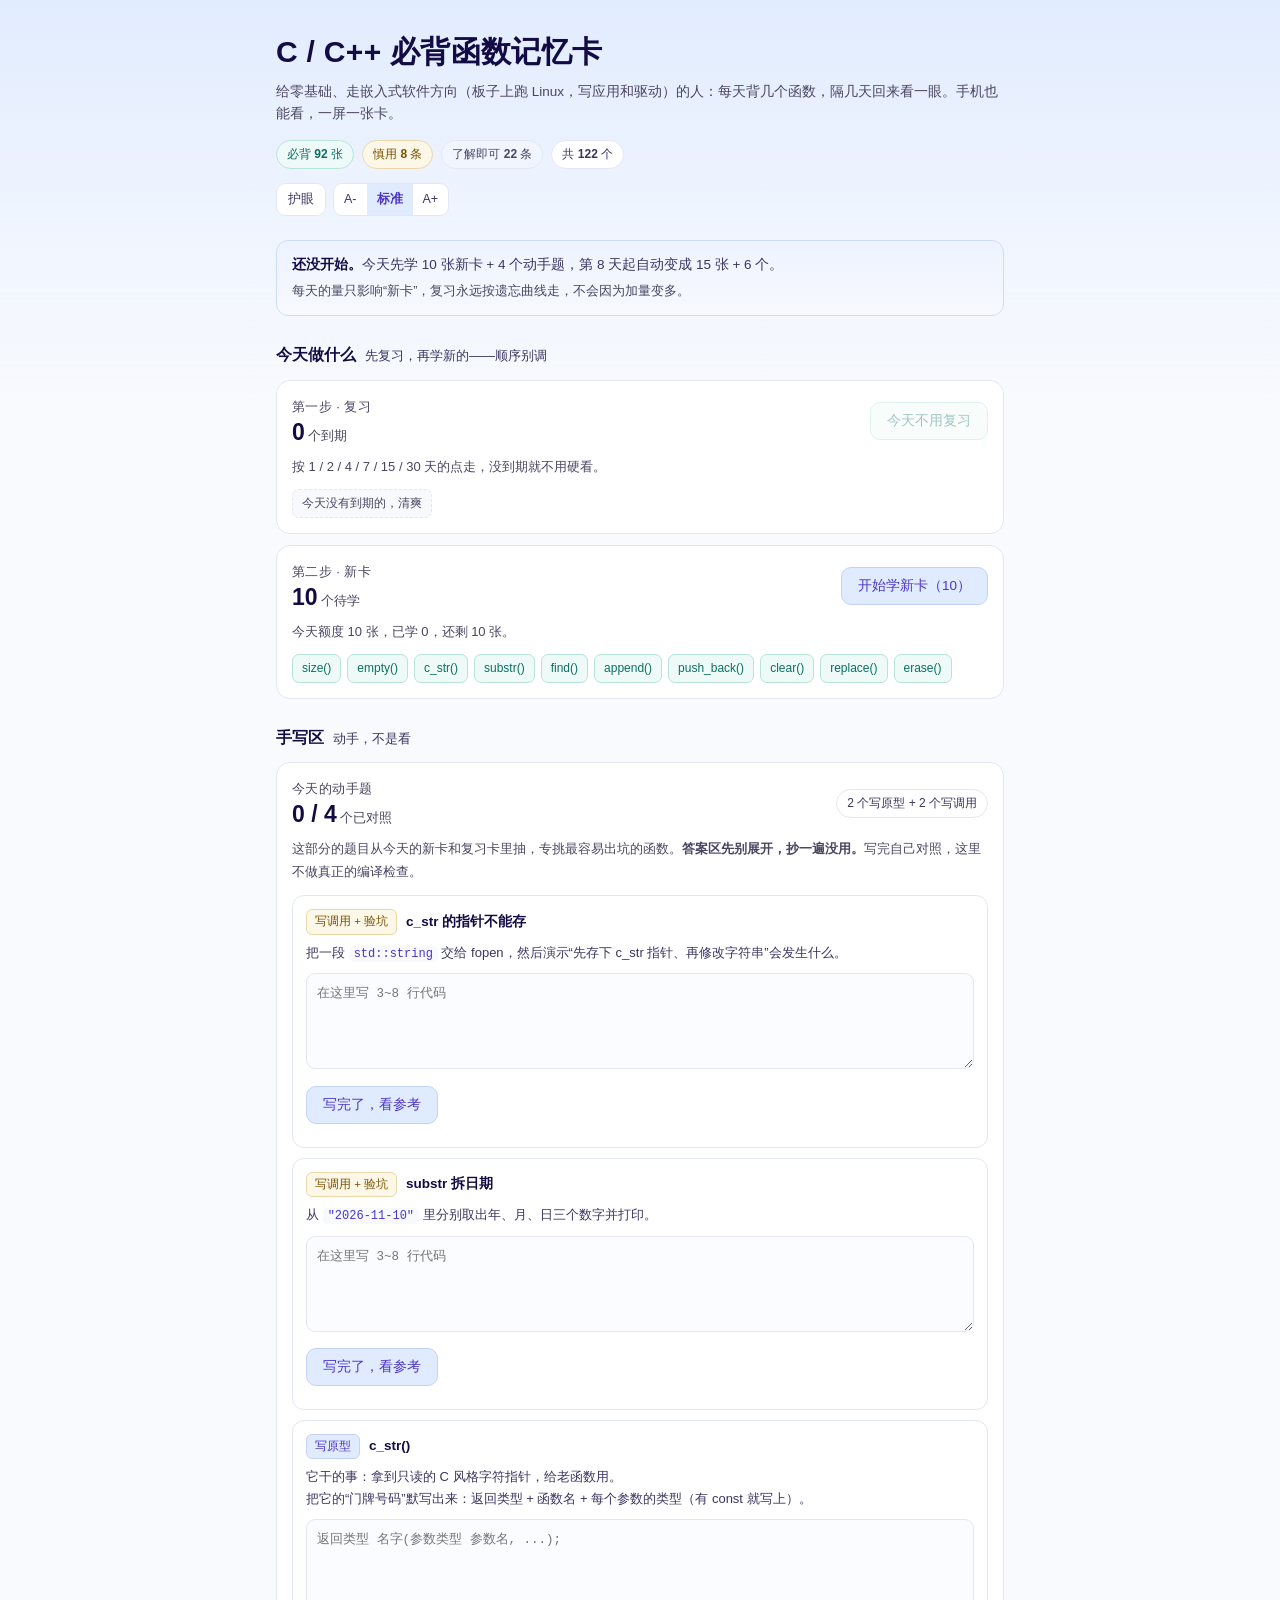
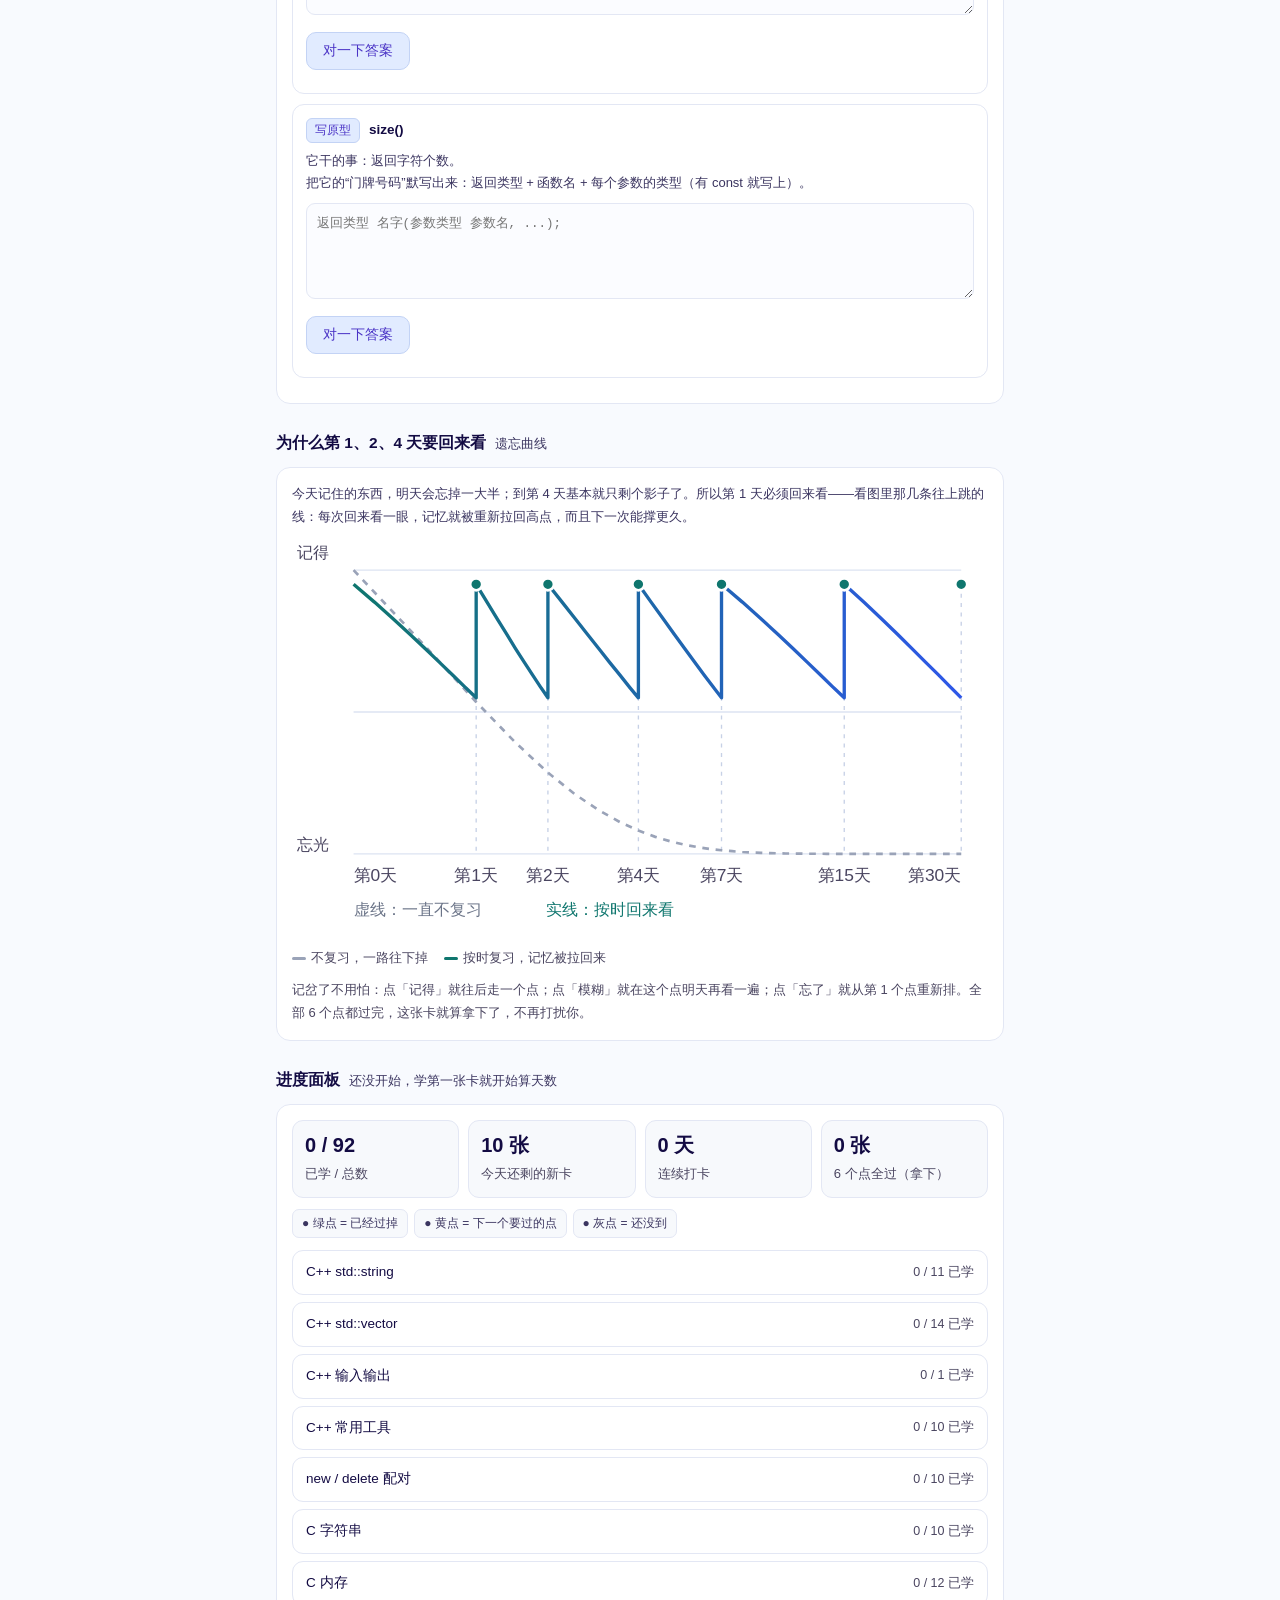
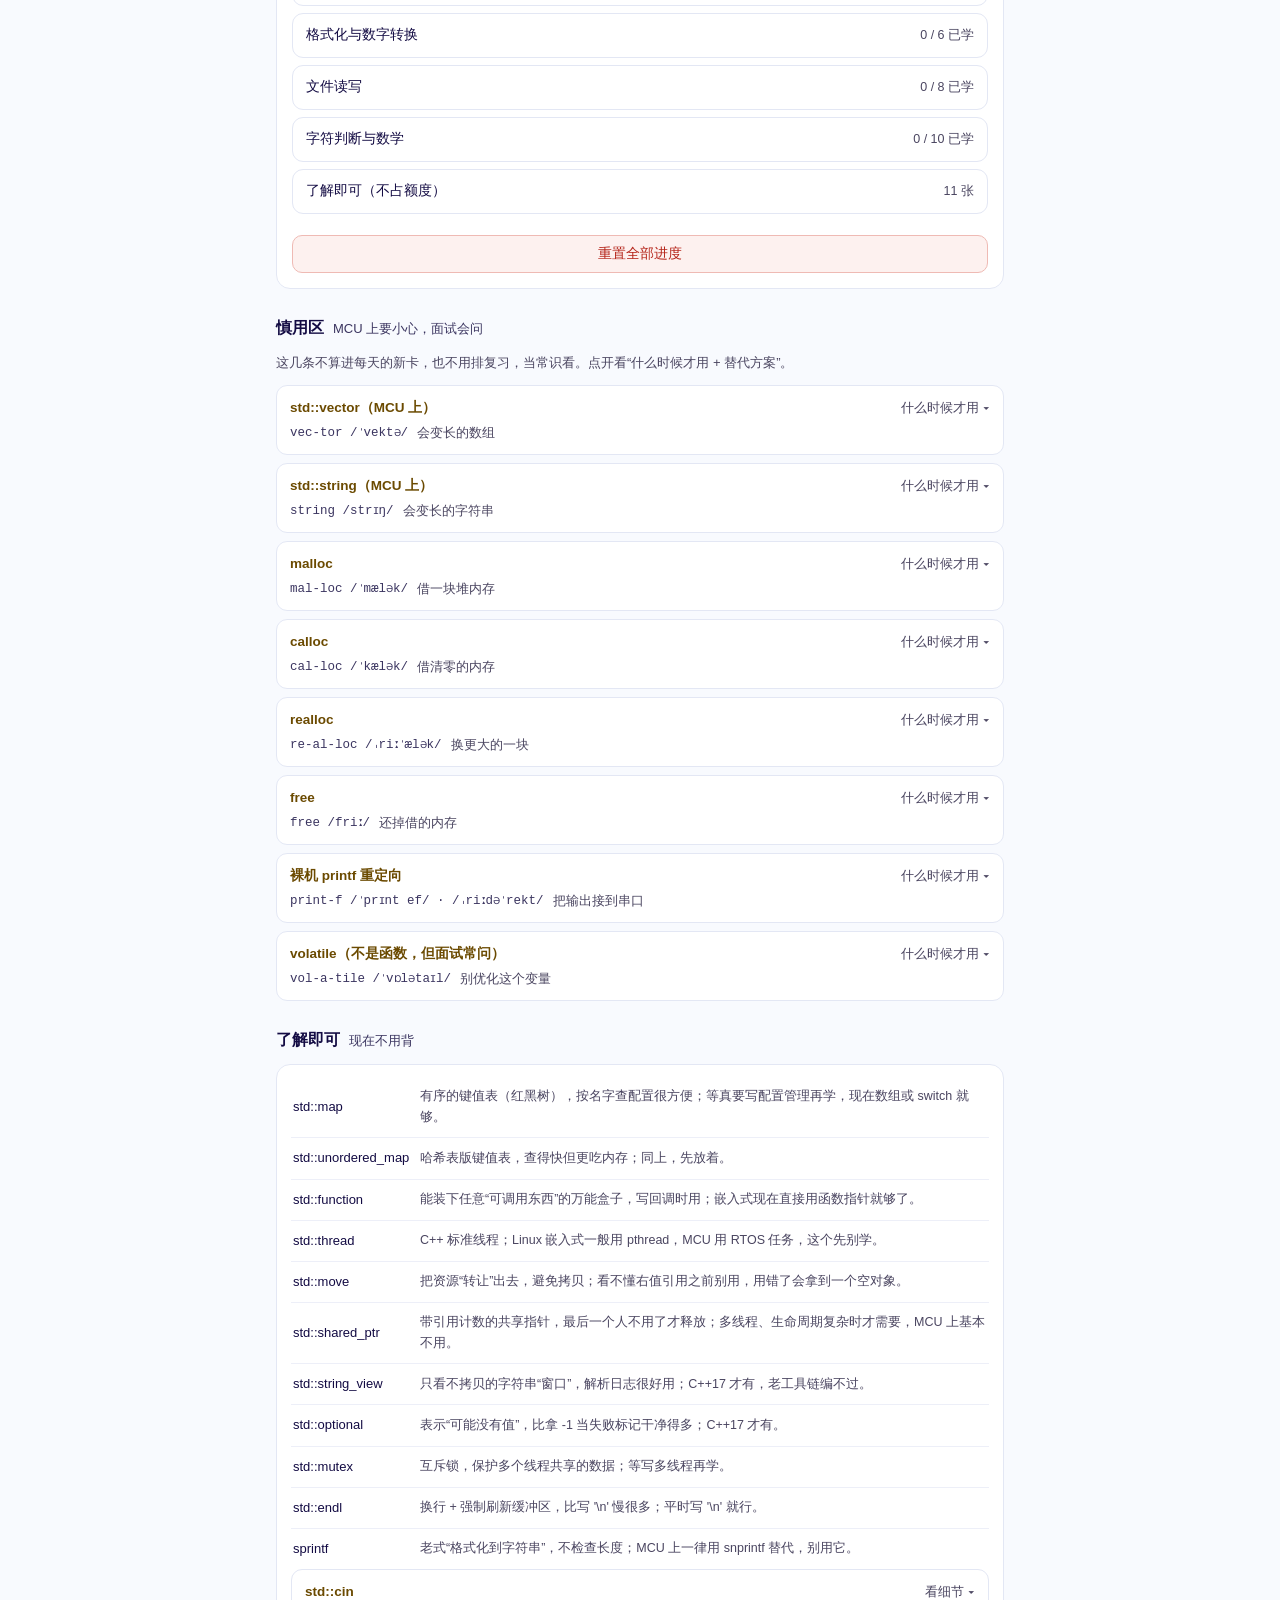
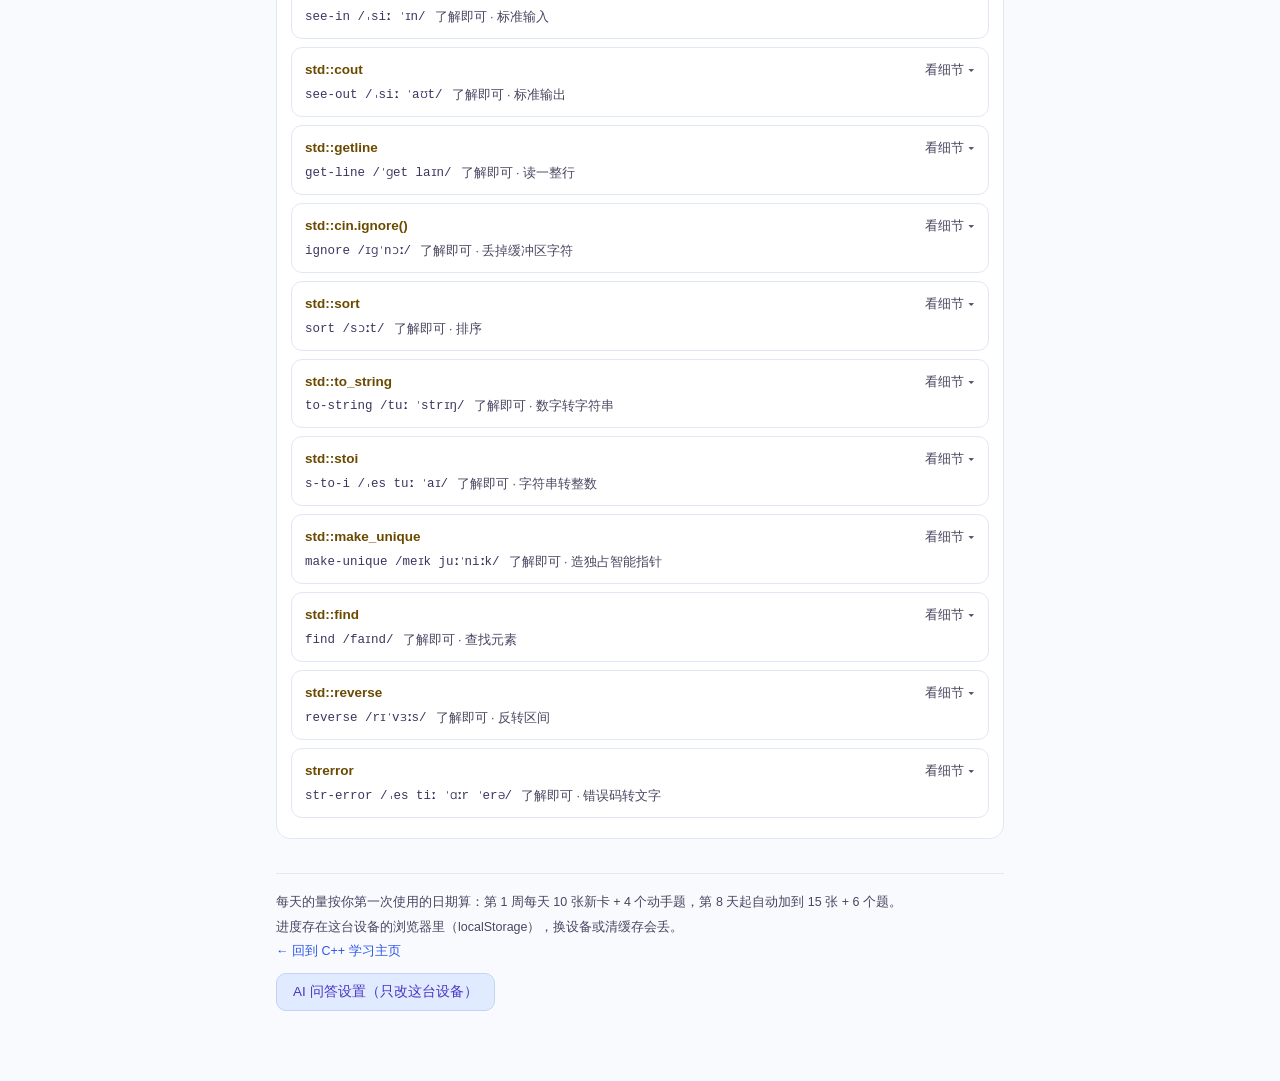
==== commit 94579b94: "???:27 ??????? 10 ?;11 ?????????????" ====
--- a/functions.html
+++ b/functions.html
@@ -801,8 +801,6 @@
   {id:'vector',name:'C++ std::vector', color:'#a9c1f5'},
   {id:'io',    name:'C++ 输入输出',    color:'#c0a4f7'},
   {id:'tool',  name:'C++ 常用工具',    color:'#c0a4f7'},
-  {id:'cpp',   name:'C++ 类与对象',    color:'#c0a4f7'},
-  {id:'kw',    name:'C++ 关键字与语法', color:'#c0a4f7'},
   {id:'heap',  name:'new / delete 配对', color:'#f0c674'},
   {id:'cstr',  name:'C 字符串',        color:'#5eead4'},
   {id:'cmem',  name:'C 内存',          color:'#5eead4'},
@@ -855,34 +853,34 @@
 ['tool','std::find','在一排东西里找一个，找到就把位置指给你。','InputIt std::find(InputIt first, InputIt last, const T& value);','在区间里从头到尾查找 value。','返回：指向第一个相等元素的迭代器；找不到返回 last。','找不到返回的是 last，不是 NULL；判断要写 it != v.end()，直接 *it 就崩。','auto it = std::find(v.begin(), v.end(), 7); if (it != v.end()) puts("有");'],
 ['tool','std::reverse','把一排东西整体掉个头。','void std::reverse(BidirIt first, BidirIt last);','反转区间 [first, last)。','无返回值，原地修改。','s.rbegin()/rend() 是“反向遍历”，不是反转；真要反转得用 std::reverse(s.begin(), s.end())。','std::string s = "abc"; std::reverse(s.begin(), s.end());  // cba'],
 /* ---------- C++ 类与对象（对照学习站 Day 3–4 补卡） ---------- */
-['cpp','sizeof','问一句“这个东西在内存里占几个字节”。','size_t sizeof(类型或表达式);   // 它是运算符，不是函数','求类型、对象或数组占多少字节。','返回：size_t 字节数；类型要加括号，变量可以不加。','sizeof(指针) 永远是指针大小（64 位是 8），不是它指向的数组长度；数组传进函数后退化成指针，sizeof 就不再是数组总长。','int a[10]; printf("%zu\\n", sizeof(a));  // 40', '平台提示：int 在多数平台是 4 字节，但别把 4 写死。'],
-['cpp','explicit','给构造函数上锁，别让一个数字悄悄变成对象。','explicit 类名(参数);','禁止单参数构造的隐式类型转换。','写在构造函数前；只挡隐式转换，显式构造照常。','加了 explicit 后，把 int 直接传给要对象的函数会编不过；想通过就得写 Meter(5)。','class Meter{ public: explicit Meter(int v):v(v){} int v; };','平台提示：老代码里很多单参构造没加，改之前先看调用处。'],
-['cpp','static 成员变量','这个变量不属于某一个对象，而是整个类共用一份。','class A { static 类型 名字; };   类型 A::名字 = 初值;','所有对象共享同一份数据，比如对象计数。','类内声明，类外定义一次；C++17 可以用 inline 直接在类内给初值。','只在类里写 static 不定义，链接时会报 undefined reference；它不是每个对象各一份。','class A{ public: static int n; };  int A::n = 0;'],
-['cpp','static 成员函数','这个函数不用造对象，直接拿类名就能调。','static 返回类型 类名::函数名(参数);','提供和类相关、但不需要对象数据的工具函数。','没有 this；只能访问静态成员。','静态成员函数里写普通成员变量会编不过；调用写 类名::函数()，不用先造对象。','class M{ public: static int add(int a,int b){ return a+b; } };'],
-['cpp','const 成员函数','在函数后面盖个“我只看看，不改”的章。','返回类型 函数名(参数) const;','承诺不修改对象成员；常对象只能调这种函数。','const 写在参数表后面；const 对象只能调 const 成员函数。','忘了写 const，常对象就调不了；在 const 函数里改成员会编不过，除非那个成员是 mutable。','int size() const { return n; }'],
-['cpp','mutable','给某个成员开个小口，const 函数里也能改它。','mutable 类型 名字;','缓存、调用计数这类“逻辑上不算修改对象”的成员。','写在成员声明前；只对 const 成员函数生效。','别拿它绕开 const 承诺乱改业务数据，滥用会让“只读”变成假话。','mutable int calls;'],
-['cpp','operator=','把一个对象的内容，重新装进另一个已经存在的对象里。','类名& operator=(const 类名& other);','自定义赋值行为，尤其是类里有指针时。','返回 *this 的引用才能连等；参数用 const 引用。','不写就由编译器生成浅拷贝，两个对象指向同一块堆，析构时 double free；有指针要自己写深拷贝。','A& operator=(const A& o){ if(this!=&o){ /* 深拷贝 */ } return *this; }'],
-['cpp','this','在成员函数里，指向“正在干活的那个对象”。','this   // 类型是 类名*，const 函数里是 const 类名*','区分同名形参和成员，或者返回对象自己。','成员函数隐含的参数；静态成员函数没有 this。','静态成员函数里不能用 this；返回 *this 时别返回局部对象的引用。','void set(int x){ this->x = x; }'],
-['cpp','friend','给信得过的人一把备用钥匙，允许它直接看私有成员。','friend 返回类型 函数名(参数);   或   friend class 类名;','运算符重载、两个类紧密协作时用。','写在类里；友元不是成员，没有 this。','友元会破坏封装，能不用就不用；友元关系不能继承，也不互相传递。','class Box{ int v; friend int peek(const Box&); };'],
-['cpp','构造函数','对象一造出来，自动执行的那段初始化代码。','类名(参数);   // 没有返回值，名字和类名一样','给成员赋初值、申请资源。','可以重载、可以有默认参数；不写编译器会送一个默认构造。','构造函数不能手动调用 a.A()；有指针成员时记得在初始化列表里置空。','class A{ public: A(int x):x(x){} int x; };'],
-['cpp','拷贝构造函数','用一个已经存在的对象，复制出一个新对象。','类名(const 类名& other);','传值、返回对象、显式复制时调用。','参数必须是 const 引用，否则会无限递归。','默认只做浅拷贝，类里有指针时两个对象指同一块内存，析构 double free；要自己写深拷贝。','A(const A& o){ p = new int(*o.p); }'],
-['cpp','析构函数','对象快没了的时候，自动执行的清理代码。','~类名();   // 无参数、无返回值、不能重载','释放 new 出来的内存、关文件、解锁。','没有参数；一个类只有一个析构函数。','基类析构要写 virtual，否则通过基类指针 delete 派生对象时派生类析构不跑，资源泄漏。','~A(){ delete[] p; }'],
-['cpp','初始化列表','在构造函数冒号后面，直接把成员的初值点好。','类名(参数) : 成员1(值1), 成员2(值2) {}','初始化 const 成员、引用成员和没有默认构造的成员对象。','初始化顺序按成员声明顺序，不按你写的顺序。','成员初始化顺序看声明不看列表；在函数体里赋值，对 const 和引用成员直接编不过。','A(int x):x(x),r(x){}'],
-['cpp','= default / = delete','告诉编译器“这个默认版本我要”，或者“这个版本不许有”。','类名() = default;   类名(const 类名&) = delete;','保留默认行为，或者禁止拷贝、禁止隐式转换。','只能用在特殊成员函数上；= delete 的版本被调用会编不过。','手写一个构造函数后，默认构造就不再自动生成，要补 = default；= delete 是编译期拦住，不是运行时报错。','A() = default;  A(const A&) = delete;'],
+['cstr','sizeof','问一句“这个东西在内存里占几个字节”。','size_t sizeof(类型或表达式);   // 它是运算符，不是函数','求类型、对象或数组占多少字节。','返回：size_t 字节数；类型要加括号，变量可以不加。','sizeof(指针) 永远是指针大小（64 位是 8），不是它指向的数组长度；数组传进函数后退化成指针，sizeof 就不再是数组总长。','int a[10]; printf("%zu\\n", sizeof(a));  // 40', '平台提示：int 在多数平台是 4 字节，但别把 4 写死。'],
+['tool','explicit','给构造函数上锁，别让一个数字悄悄变成对象。','explicit 类名(参数);','禁止单参数构造的隐式类型转换。','写在构造函数前；只挡隐式转换，显式构造照常。','加了 explicit 后，把 int 直接传给要对象的函数会编不过；想通过就得写 Meter(5)。','class Meter{ public: explicit Meter(int v):v(v){} int v; };','平台提示：老代码里很多单参构造没加，改之前先看调用处。'],
+['tool','static 成员变量','这个变量不属于某一个对象，而是整个类共用一份。','class A { static 类型 名字; };   类型 A::名字 = 初值;','所有对象共享同一份数据，比如对象计数。','类内声明，类外定义一次；C++17 可以用 inline 直接在类内给初值。','只在类里写 static 不定义，链接时会报 undefined reference；它不是每个对象各一份。','class A{ public: static int n; };  int A::n = 0;'],
+['tool','static 成员函数','这个函数不用造对象，直接拿类名就能调。','static 返回类型 类名::函数名(参数);','提供和类相关、但不需要对象数据的工具函数。','没有 this；只能访问静态成员。','静态成员函数里写普通成员变量会编不过；调用写 类名::函数()，不用先造对象。','class M{ public: static int add(int a,int b){ return a+b; } };'],
+['tool','const 成员函数','在函数后面盖个“我只看看，不改”的章。','返回类型 函数名(参数) const;','承诺不修改对象成员；常对象只能调这种函数。','const 写在参数表后面；const 对象只能调 const 成员函数。','忘了写 const，常对象就调不了；在 const 函数里改成员会编不过，除非那个成员是 mutable。','int size() const { return n; }'],
+['cmem','mutable','给某个成员开个小口，const 函数里也能改它。','mutable 类型 名字;','缓存、调用计数这类“逻辑上不算修改对象”的成员。','写在成员声明前；只对 const 成员函数生效。','别拿它绕开 const 承诺乱改业务数据，滥用会让“只读”变成假话。','mutable int calls;'],
+['heap','operator=','把一个对象的内容，重新装进另一个已经存在的对象里。','类名& operator=(const 类名& other);','自定义赋值行为，尤其是类里有指针时。','返回 *this 的引用才能连等；参数用 const 引用。','不写就由编译器生成浅拷贝，两个对象指向同一块堆，析构时 double free；有指针要自己写深拷贝。','A& operator=(const A& o){ if(this!=&o){ /* 深拷贝 */ } return *this; }'],
+['cmem','this','在成员函数里，指向“正在干活的那个对象”。','this   // 类型是 类名*，const 函数里是 const 类名*','区分同名形参和成员，或者返回对象自己。','成员函数隐含的参数；静态成员函数没有 this。','静态成员函数里不能用 this；返回 *this 时别返回局部对象的引用。','void set(int x){ this->x = x; }'],
+['cmem','friend','给信得过的人一把备用钥匙，允许它直接看私有成员。','friend 返回类型 函数名(参数);   或   friend class 类名;','运算符重载、两个类紧密协作时用。','写在类里；友元不是成员，没有 this。','友元会破坏封装，能不用就不用；友元关系不能继承，也不互相传递。','class Box{ int v; friend int peek(const Box&); };'],
+['heap','构造函数','对象一造出来，自动执行的那段初始化代码。','类名(参数);   // 没有返回值，名字和类名一样','给成员赋初值、申请资源。','可以重载、可以有默认参数；不写编译器会送一个默认构造。','构造函数不能手动调用 a.A()；有指针成员时记得在初始化列表里置空。','class A{ public: A(int x):x(x){} int x; };'],
+['heap','拷贝构造函数','用一个已经存在的对象，复制出一个新对象。','类名(const 类名& other);','传值、返回对象、显式复制时调用。','参数必须是 const 引用，否则会无限递归。','默认只做浅拷贝，类里有指针时两个对象指同一块内存，析构 double free；要自己写深拷贝。','A(const A& o){ p = new int(*o.p); }'],
+['heap','析构函数','对象快没了的时候，自动执行的清理代码。','~类名();   // 无参数、无返回值、不能重载','释放 new 出来的内存、关文件、解锁。','没有参数；一个类只有一个析构函数。','基类析构要写 virtual，否则通过基类指针 delete 派生对象时派生类析构不跑，资源泄漏。','~A(){ delete[] p; }'],
+['heap','初始化列表','在构造函数冒号后面，直接把成员的初值点好。','类名(参数) : 成员1(值1), 成员2(值2) {}','初始化 const 成员、引用成员和没有默认构造的成员对象。','初始化顺序按成员声明顺序，不按你写的顺序。','成员初始化顺序看声明不看列表；在函数体里赋值，对 const 和引用成员直接编不过。','A(int x):x(x),r(x){}'],
+['heap','= default / = delete','告诉编译器“这个默认版本我要”，或者“这个版本不许有”。','类名() = default;   类名(const 类名&) = delete;','保留默认行为，或者禁止拷贝、禁止隐式转换。','只能用在特殊成员函数上；= delete 的版本被调用会编不过。','手写一个构造函数后，默认构造就不再自动生成，要补 = default；= delete 是编译期拦住，不是运行时报错。','A() = default;  A(const A&) = delete;'],
 /* ---------- C++ 关键字与语法（对照学习站 Day 1–4 补卡） ---------- */
-['kw','const','给变量或参数贴上“只读”封条。','const 类型 名字 = 值;','防止误改、表达接口承诺。','能修饰变量、参数、返回值、成员函数。','const int* p 是不能改指向的内容；int* const p 是不能改指针本身，两个 const 位置含义不同。','const int n = 10;'],
-['kw','static（局部 / 文件）','函数里的 static 只初始化一次；文件里的 static 别人看不见。','static 类型 名字;','函数内做“记忆”，全局或函数前限制链接范围。','局部 static 生命周期到程序结束；全局 static 只在本编译单元可见。','局部 static 的初始化在 C++11 起是线程安全的，但读写要自己保护；别把大对象放局部 static 占着不放。','static int count = 0;'],
-['kw','namespace / ::','把一堆名字装进一个盒子，用的时候写“盒子::名字”。','namespace 名字 { ... }   名字::成员','避免不同库里的同名函数打架。',':: 是作用域解析运算符；std:: 就是标准库这个盒子。','头文件里别写 using namespace std;，会把一堆名字倒进别人的作用域；:: 前面空着表示全局。','namespace net { int open(); }  net::open();'],
-['kw','位运算符','直接对二进制位做与、或、异或、取反、移位。','&  |  ^  ~  <<  >>','操作寄存器、标志位、协议字段。','位运算只对整数类型有意义；移位位数别超过类型宽度。','& 和 && 不是一回事；1 << 31 对 int 是未定义行为，要用 1u << 31；右移负数结果由实现决定。','flags |= (1u << 3);'],
-['kw','bool','只装 true / false 两个值的类型。','bool 名字 = true;','表示判断结果，比 int 的 0/1 更清楚。','常见实现占 1 字节；非 0 转 true，0 转 false。','bool 打印默认是 1/0，不是 true/false；别拿它和 TRUE 宏混用。','bool ok = (n > 0);'],
-['kw','struct / class','都是把数据和函数打包在一起；struct 默认公开，class 默认私有。','struct 名字 { ... };   class 名字 { ... };','描述一个对象有哪些数据和操作。','struct 默认 public，class 默认 private；两者都能有构造、析构、成员函数。','忘了写 public:，class 里的成员默认私有，外面访问编不过；struct 里写了 private: 也一样私有。','struct P { int x, y; };'],
-['kw','默认参数','调用时可以不写的参数，提前给个默认值。','void f(int a, int b = 0);','让常用调用更短。','默认值必须从右往左连续给；声明和定义只能写一处。','默认参数在编译期就定死，不会随运行期变化；虚函数的默认参数看静态类型，容易踩坑。','void log(const char* s, int level = 1);'],
-['kw','函数重载','几个函数叫同一个名字，靠参数类型或个数区分。','int f(int);   double f(double);','同一类操作给不同参数类型用。','只看参数列表，不看返回值；类型、个数或顺序不同才算重载。','只改返回值不算重载，编不过；f(1) 可能同时匹配 int 和 double，产生二义性。','int add(int,int);  double add(double,double);'],
-['kw','T& 引用','给一个已有变量起个别名，改别名就是改原变量。','类型& 名字 = 原变量;','函数传参不想拷贝、又想改外面。','必须初始化，之后不能换绑；概念上不占独立存储。','不能有空引用；返回局部变量的引用是悬空引用；r = b 是赋值不是换绑。','int& r = a;'],
-['kw','const T&','把原件借给你看，但不许改，也不用复制一份。','void f(const 类型& x);','传大对象时避免拷贝，同时保证不修改。','const 引用可以接临时量；普通引用不行。','函数里忘了 const 就会编不过；返回 const 引用时别返回局部变量。','void show(const std::string& s);'],
-['kw','nullptr','表示“这个指针不指向任何东西”的空指针。','类型* p = nullptr;','指针初始化、判空。','类型是 std::nullptr_t，能转成任意指针类型。','别再用 NULL 或 0，重载时 f(NULL) 可能选到 int 版本；解引用空指针直接崩。','int* p = nullptr; if(!p) puts("空");'],
-['kw','返回引用','函数返回一个变量的别名，而不是复制一份。','类型& 函数名(...)','返回成员、全局变量或容器元素，支持链式修改。','返回的变量必须比函数活得久。','返回局部变量的引用，函数一结束就悬空；返回临时量的引用同样危险。','int& at(int i){ return a[i]; }'],
-['kw','数组退化','数组传进函数时，只剩下指向首元素的指针，长度没了。','void f(int a[])   // 等价于 void f(int *a)','传数组给函数时，要额外传长度。','sizeof(数组) 在函数里变成 sizeof(指针)。','在函数里 sizeof(a)/sizeof(a[0]) 算不出元素个数；二维数组退化更复杂。','void f(int a[], int n);'],
+['tool','const','给变量或参数贴上“只读”封条。','const 类型 名字 = 值;','防止误改、表达接口承诺。','能修饰变量、参数、返回值、成员函数。','const int* p 是不能改指向的内容；int* const p 是不能改指针本身，两个 const 位置含义不同。','const int n = 10;'],
+['cmem','static（局部 / 文件）','函数里的 static 只初始化一次；文件里的 static 别人看不见。','static 类型 名字;','函数内做“记忆”，全局或函数前限制链接范围。','局部 static 生命周期到程序结束；全局 static 只在本编译单元可见。','局部 static 的初始化在 C++11 起是线程安全的，但读写要自己保护；别把大对象放局部 static 占着不放。','static int count = 0;'],
+['io','namespace / ::','把一堆名字装进一个盒子，用的时候写“盒子::名字”。','namespace 名字 { ... }   名字::成员','避免不同库里的同名函数打架。',':: 是作用域解析运算符；std:: 就是标准库这个盒子。','头文件里别写 using namespace std;，会把一堆名字倒进别人的作用域；:: 前面空着表示全局。','namespace net { int open(); }  net::open();'],
+['math','位运算符','直接对二进制位做与、或、异或、取反、移位。','&  |  ^  ~  <<  >>','操作寄存器、标志位、协议字段。','位运算只对整数类型有意义；移位位数别超过类型宽度。','& 和 && 不是一回事；1 << 31 对 int 是未定义行为，要用 1u << 31；右移负数结果由实现决定。','flags |= (1u << 3);'],
+['fmt','bool','只装 true / false 两个值的类型。','bool 名字 = true;','表示判断结果，比 int 的 0/1 更清楚。','常见实现占 1 字节；非 0 转 true，0 转 false。','bool 打印默认是 1/0，不是 true/false；别拿它和 TRUE 宏混用。','bool ok = (n > 0);'],
+['cmem','struct / class','都是把数据和函数打包在一起；struct 默认公开，class 默认私有。','struct 名字 { ... };   class 名字 { ... };','描述一个对象有哪些数据和操作。','struct 默认 public，class 默认 private；两者都能有构造、析构、成员函数。','忘了写 public:，class 里的成员默认私有，外面访问编不过；struct 里写了 private: 也一样私有。','struct P { int x, y; };'],
+['tool','默认参数','调用时可以不写的参数，提前给个默认值。','void f(int a, int b = 0);','让常用调用更短。','默认值必须从右往左连续给；声明和定义只能写一处。','默认参数在编译期就定死，不会随运行期变化；虚函数的默认参数看静态类型，容易踩坑。','void log(const char* s, int level = 1);'],
+['tool','函数重载','几个函数叫同一个名字，靠参数类型或个数区分。','int f(int);   double f(double);','同一类操作给不同参数类型用。','只看参数列表，不看返回值；类型、个数或顺序不同才算重载。','只改返回值不算重载，编不过；f(1) 可能同时匹配 int 和 double，产生二义性。','int add(int,int);  double add(double,double);'],
+['vector','T& 引用','给一个已有变量起个别名，改别名就是改原变量。','类型& 名字 = 原变量;','函数传参不想拷贝、又想改外面。','必须初始化，之后不能换绑；概念上不占独立存储。','不能有空引用；返回局部变量的引用是悬空引用；r = b 是赋值不是换绑。','int& r = a;'],
+['string','const T&','把原件借给你看，但不许改，也不用复制一份。','void f(const 类型& x);','传大对象时避免拷贝，同时保证不修改。','const 引用可以接临时量；普通引用不行。','函数里忘了 const 就会编不过；返回 const 引用时别返回局部变量。','void show(const std::string& s);'],
+['cmem','nullptr','表示“这个指针不指向任何东西”的空指针。','类型* p = nullptr;','指针初始化、判空。','类型是 std::nullptr_t，能转成任意指针类型。','别再用 NULL 或 0，重载时 f(NULL) 可能选到 int 版本；解引用空指针直接崩。','int* p = nullptr; if(!p) puts("空");'],
+['cmem','返回引用','函数返回一个变量的别名，而不是复制一份。','类型& 函数名(...)','返回成员、全局变量或容器元素，支持链式修改。','返回的变量必须比函数活得久。','返回局部变量的引用，函数一结束就悬空；返回临时量的引用同样危险。','int& at(int i){ return a[i]; }'],
+['cmem','数组退化','数组传进函数时，只剩下指向首元素的指针，长度没了。','void f(int a[])   // 等价于 void f(int *a)','传数组给函数时，要额外传长度。','sizeof(数组) 在函数里变成 sizeof(指针)。','在函数里 sizeof(a)/sizeof(a[0]) 算不出元素个数；二维数组退化更复杂。','void f(int a[], int n);'],
 /* ---------- new / delete 配对 ---------- */
 ['heap','new','跟系统临时借一块内存，在上面造一个对象。','T* p = new T;','在堆上创建一个对象。','返回：指向新对象的指针；失败抛 std::bad_alloc（老编译器可能返回 NULL）。','借了必须还（delete），漏一次就少一块内存；中断里、频繁调用的函数里别 new，堆会被切得七零八落。','int *p = new int(5); delete p;', '平台差异：Linux 应用层常用；MCU 上优先用静态变量，见“慎用区”。'],
 ['heap','new[]','一次借一排连续的位置。','T* p = new T[n];','在堆上创建 n 个元素的数组。','返回：首元素指针；n 可以是运行期才知道的变量。','new[] 必须配 delete[]，写成 delete p 只析构第一个元素，是未定义行为；new int[5] 里的值不确定，要清零写 new int[5]()。','int *a = new int[10]();  // 全 0', '平台差异：MCU 上大数组一次 new 很容易失败，先算好大小静态分配。'],
@@ -1557,7 +1555,7 @@
 },
 
 /* ---------- 对照学习站 Day 1–4 补的卡 ---------- */
-'cpp:sizeof': {
+'cstr:sizeof': {
   s: 'size-of ｜ /ˈsaɪz ɒv/ ｜ 赛兹-奥夫',
   o: '**size**（大小）+ **of**（的），合起来就是“……的大小”。',
   e: `#include <cstdio>
@@ -1571,7 +1569,7 @@
     return 0;
 }`
 },
-'cpp:explicit': {
+'tool:explicit': {
   s: 'ex-pli-cit ｜ /ɪkˈsplɪsɪt/ ｜ 伊克斯-普利-西特',
   o: '拉丁语 **explicare**（展开、说明白）→ explicit 就是“写明白、不含糊”，所以不许编译器偷偷转。',
   e: `#include <cstdio>
@@ -1589,7 +1587,7 @@
     return 0;
 }`
 },
-'cpp:static 成员变量': {
+'tool:static 成员变量': {
   s: 'sta-tic ｜ /ˈstætɪk/ ｜ 斯呆-提克',
   o: '希腊语 **statikos**（站住不动）→ static 就是“固定在一个地方”，类里所有对象共用。',
   e: `#include <cstdio>
@@ -1605,7 +1603,7 @@
     return 0;
 }`
 },
-'cpp:static 成员函数': {
+'tool:static 成员函数': {
   s: 'sta-tic ｜ /ˈstætɪk/ ｜ 斯呆-提克',
   o: '同 static：固定属于类本身，不属于某个对象。',
   e: `#include <cstdio>
@@ -1622,7 +1620,7 @@
     return 0;
 }`
 },
-'cpp:const 成员函数': {
+'tool:const 成员函数': {
   s: 'con-st ｜ /ˈkɒnst/ ｜ 康斯特',
   o: '**const**ant（不变的）的缩写，贴在函数后面表示“这个函数不改对象”。',
   e: `#include <cstdio>
@@ -1640,7 +1638,7 @@
     return 0;
 }`
 },
-'cpp:mutable': {
+'cmem:mutable': {
   s: 'mu-ta-ble ｜ /ˈmjuːtəbl/ ｜ 缪-特波',
   o: '拉丁语 **mutare**（改变）→ mutable 就是“可以变的”。',
   e: `#include <cstdio>
@@ -1660,7 +1658,7 @@
     return 0;
 }`
 },
-'cpp:operator=': {
+'heap:operator=': {
   s: 'op-er-a-tor as-sign ｜ /ˈɒpəreɪtə əˈsaɪn/ ｜ 奥普瑞特-阿萨因',
   o: '**operator**（运算符）+ **=**（赋值号），合起来就是“重载赋值号”。',
   e: `#include <cstdio>
@@ -1680,7 +1678,7 @@
     return 0;
 }`
 },
-'cpp:this': {
+'cmem:this': {
   s: 'this ｜ /ðɪs/ ｜ 迪斯',
   o: '英文 **this**（这个），指“当前这个对象”。',
   e: `#include <cstdio>
@@ -1697,7 +1695,7 @@
     return 0;
 }`
 },
-'cpp:friend': {
+'cmem:friend': {
   s: 'friend ｜ /frend/ ｜ 弗兰德',
   o: '英文 **friend**（朋友），朋友可以进你的房间拿东西。',
   e: `#include <cstdio>
@@ -1714,7 +1712,7 @@
     return 0;
 }`
 },
-'cpp:构造函数': {
+'heap:构造函数': {
   s: 'con-struc-tor ｜ /kənˈstrʌktə/ ｜ 肯-斯特拉克特',
   o: '**construct**（建造）+ **-or**（做……的人/物），就是“造对象时干活的”。',
   e: `#include <cstdio>
@@ -1731,7 +1729,7 @@
     return 0;
 }`
 },
-'cpp:拷贝构造函数': {
+'heap:拷贝构造函数': {
   s: 'copy con-struc-tor ｜ /ˈkɒpi kənˈstrʌktə/ ｜ 考皮-肯斯特拉克特',
   o: '**copy**（复制）+ **constructor**（构造函数）。',
   e: `#include <cstdio>
@@ -1753,7 +1751,7 @@
     return 0;
 }`
 },
-'cpp:析构函数': {
+'heap:析构函数': {
   s: 'de-struc-tor ｜ /dɪˈstrʌktə/ ｜ 迪-斯特拉克特',
   o: '**de-**（去掉）+ **construct**（建造）→ destructor，拆对象时干活的。',
   e: `#include <cstdio>
@@ -1770,7 +1768,7 @@
     return 0;
 }`
 },
-'cpp:初始化列表': {
+'heap:初始化列表': {
   s: 'ini-tial-iz-er list ｜ /ɪˈnɪʃəlaɪzə lɪst/ ｜ 伊尼舍莱泽-李斯特',
   o: '**initialize**（初始化）+ **list**（列表）。',
   e: `#include <cstdio>
@@ -1792,7 +1790,7 @@
     return 0;
 }`
 },
-'cpp:= default / = delete': {
+'heap:= default / = delete': {
   s: 'de-fault / de-lete ｜ /dɪˈfɔːlt/ /dɪˈliːt/ ｜ 迪佛特 / 迪利特',
   o: '**default**（默认）+ **delete**（删除），一个“要默认”，一个“删掉不许用”。',
   e: `#include <cstdio>
@@ -1810,7 +1808,7 @@
     return 0;
 }`
 },
-'kw:const': {
+'tool:const': {
   s: 'con-st ｜ /ˈkɒnst/ ｜ 康斯特',
   o: '**const**ant（不变的）的缩写。',
   e: `#include <cstdio>
@@ -1825,7 +1823,7 @@
     return 0;
 }`
 },
-'kw:static（局部 / 文件）': {
+'cmem:static（局部 / 文件）': {
   s: 'sta-tic ｜ /ˈstætɪk/ ｜ 斯呆-提克',
   o: '希腊语 **statikos**（站着不动），强调“固定、只此一份”。',
   e: `#include <cstdio>
@@ -1839,7 +1837,7 @@
     return 0;
 }`
 },
-'kw:namespace / ::': {
+'io:namespace / ::': {
   s: 'name-space ｜ /ˈneɪmspeɪs/ ｜ 内姆-斯佩斯；scope ｜ /skəʊp/ ｜ 斯考普',
   o: '**name**（名字）+ **space**（空间），放名字的空间；**::** 叫作用域解析运算符。',
   e: `#include <cstdio>
@@ -1850,7 +1848,7 @@
     return 0;
 }`
 },
-'kw:位运算符': {
+'math:位运算符': {
   s: 'bit-wise op-er-a-tors ｜ /bɪt waɪz ˈɒpəreɪtəz/ ｜ 比特-怀兹',
   o: '**bit**（二进制位）+ **wise**（按……方式），按位逐个操作。',
   e: `#include <cstdio>
@@ -1864,7 +1862,7 @@
     return 0;
 }`
 },
-'kw:bool': {
+'fmt:bool': {
   s: 'bool ｜ /buːl/ ｜ 布尔',
   o: '来自数学家 **George Boole**（布尔），布尔代数只有真/假。',
   e: `#include <cstdio>
@@ -1875,7 +1873,7 @@
     return 0;
 }`
 },
-'kw:struct / class': {
+'cmem:struct / class': {
   s: 'struct / class ｜ /strʌkt/ /klɑːs/ ｜ 斯特拉克特 / 克拉斯',
   o: '**struct**ure（结构）和 **class**（类别），一个强调“结构”，一个强调“一类东西”。',
   e: `#include <cstdio>
@@ -1893,7 +1891,7 @@
     return 0;
 }`
 },
-'kw:默认参数': {
+'tool:默认参数': {
   s: 'de-fault ar-gu-ment ｜ /dɪˈfɔːlt ˈɑːɡjumənt/ ｜ 迪佛特-阿规门特',
   o: '**default**（默认）+ **argument**（参数）。',
   e: `#include <cstdio>
@@ -1906,7 +1904,7 @@
     return 0;
 }`
 },
-'kw:函数重载': {
+'tool:函数重载': {
   s: 'o-ver-load ｜ /ˌəʊvəˈləʊd/ ｜ 欧弗-娄德',
   o: '**over**（超过、叠加）+ **load**（装载），同一个名字叠了多个版本。',
   e: `#include <cstdio>
@@ -1918,7 +1916,7 @@
     return 0;
 }`
 },
-'kw:T& 引用': {
+'vector:T& 引用': {
   s: 'ref-er-ence ｜ /ˈrefrəns/ ｜ 瑞弗伦斯',
   o: '**refer**（指向、提及）+ **-ence**，指向同一个东西。',
   e: `#include <cstdio>
@@ -1932,7 +1930,7 @@
     return 0;
 }`
 },
-'kw:const T&': {
+'string:const T&': {
   s: 'con-st ref-er-ence ｜ /kɒnst ˈrefrəns/ ｜ 康斯特-瑞弗伦斯',
   o: '**const**（只读）+ **reference**（引用）。',
   e: `#include <cstdio>
@@ -1947,7 +1945,7 @@
     return 0;
 }`
 },
-'kw:nullptr': {
+'cmem:nullptr': {
   s: 'null-p-t-r ｜ /ˈnʌl piː tiː ɑː/ ｜ 纳尔-屁-提-阿',
   o: '**null**（空）+ **ptr**（pointer 指针的缩写）。',
   e: `#include <cstdio>
@@ -1960,7 +1958,7 @@
     return 0;
 }`
 },
-'kw:返回引用': {
+'cmem:返回引用': {
   s: 're-turn ref-er-ence ｜ /rɪˈtɜːn ˈrefrəns/ ｜ 瑞特恩-瑞弗伦斯',
   o: '**return**（返回）+ **reference**（引用）。',
   e: `#include <cstdio>
@@ -1972,7 +1970,7 @@
     return 0;
 }`
 },
-'kw:数组退化': {
+'cmem:数组退化': {
   s: 'ar-ray de-cay ｜ /əˈreɪ dɪˈkeɪ/ ｜ 阿瑞-迪凯',
   o: '**array**（数组）+ **decay**（衰减），数组“退化”成指针。',
   e: `#include <cstdio>
@@ -2069,33 +2067,33 @@
   'math:fabs': '浮点绝对值',
   'math:sqrt': '平方根',
   'math:pow': '求次方',
-  'cpp:sizeof': '占几个字节',
-  'cpp:explicit': '禁止偷偷转换',
-  'cpp:static 成员变量': '全类共用一份',
-  'cpp:static 成员函数': '不用对象就能调',
-  'cpp:const 成员函数': '只读不改',
-  'cpp:mutable': 'const 里的例外',
-  'cpp:operator=': '对象间赋值',
-  'cpp:this': '当前对象的指针',
-  'cpp:friend': '私有成员的例外',
-  'cpp:构造函数': '出生时自动跑',
-  'cpp:拷贝构造函数': '用旧对象造新',
-  'cpp:析构函数': '销毁前自动清理',
-  'cpp:初始化列表': '成员出生带初值',
-  'cpp:= default / = delete': '要默认或禁用',
-  'kw:const': '只读封条',
-  'kw:static（局部 / 文件）': '只初始化一次',
-  'kw:namespace / ::': '名字的归属盒子',
-  'kw:位运算符': '直接操作二进制位',
-  'kw:bool': '真或假',
-  'kw:struct / class': '打包数据与操作',
-  'kw:默认参数': '不写就用默认值',
-  'kw:函数重载': '同名不同参数',
-  'kw:T& 引用': '变量的别名',
-  'kw:const T&': '只读还不拷贝',
-  'kw:nullptr': '空指针',
-  'kw:返回引用': '返回别名不是拷贝',
-  'kw:数组退化': '数组变指针',
+  'cstr:sizeof': '占几个字节',
+  'tool:explicit': '禁止偷偷转换',
+  'tool:static 成员变量': '全类共用一份',
+  'tool:static 成员函数': '不用对象就能调',
+  'tool:const 成员函数': '只读不改',
+  'cmem:mutable': '只读也能改',
+  'heap:operator=': '对象间赋值',
+  'cmem:this': '当前对象的指针',
+  'cmem:friend': '私有成员的例外',
+  'heap:构造函数': '出生时自动跑',
+  'heap:拷贝构造函数': '用旧对象造新',
+  'heap:析构函数': '销毁前自动清理',
+  'heap:初始化列表': '成员出生带初值',
+  'heap:= default / = delete': '要默认或禁用',
+  'tool:const': '只读封条',
+  'cmem:static（局部 / 文件）': '只初始化一次',
+  'io:namespace / ::': '名字的归属盒子',
+  'math:位运算符': '直接操作二进制位',
+  'fmt:bool': '真或假',
+  'cmem:struct / class': '打包数据与操作',
+  'tool:默认参数': '不写就用默认值',
+  'tool:函数重载': '同名不同参数',
+  'vector:T& 引用': '变量的别名',
+  'string:const T&': '只读还不拷贝',
+  'cmem:nullptr': '空指针',
+  'cmem:返回引用': '返回别名不是拷贝',
+  'cmem:数组退化': '数组变指针',
   'care:malloc': '借一块堆内存',
   'care:calloc': '借清零的内存',
   'care:realloc': '换更大的一块',
@@ -2335,39 +2333,47 @@
 var G = {};
 GROUPS.forEach(function(g){ G[g.id] = g; });
 
+/* 不占必背额度的卡：内容保留，只在“了解即可”区展示，不进新卡/复习队列 */
+var LATER_IDS = {
+  'io:std::cin':1, 'io:std::cout':1, 'io:std::getline':1, 'io:std::cin.ignore()':1,
+  'tool:std::make_unique':1, 'tool:std::stoi':1, 'tool:std::to_string':1,
+  'tool:std::sort':1, 'tool:std::find':1, 'tool:std::reverse':1,
+  'cstr:strerror':1
+};
+
 /* 函数卡 → 学习站 Day 1–4 知识卡锚点（#dXcYY 由 cpp-study 的 parseHash 直接打开） */
 var REL = {
   'io:std::cout': 'd1c04',
   'tool:std::swap': 'd1c02',
   'tool:std::make_unique': 'd2c07',
   'heap:new': 'd2c07', 'heap:new[]': 'd2c07', 'heap:delete': 'd2c07', 'heap:delete[]': 'd2c07',
-  'cpp:sizeof': 'd4c37',
-  'cpp:explicit': 'd3c29',
-  'cpp:static 成员变量': 'd4c31',
-  'cpp:static 成员函数': 'd4c33',
-  'cpp:const 成员函数': 'd4c40',
-  'cpp:mutable': 'd4c40',
-  'cpp:operator=': 'd3c26',
-  'cpp:this': 'd4c38',
-  'cpp:friend': 'd4c42',
-  'cpp:构造函数': 'd3c22',
-  'cpp:拷贝构造函数': 'd3c25',
-  'cpp:析构函数': 'd3c27',
-  'cpp:初始化列表': 'd3c28',
-  'cpp:= default / = delete': 'd3c30',
-  'kw:const': 'd2c13',
-  'kw:static（局部 / 文件）': 'd2c17',
-  'kw:namespace / ::': 'd1c05',
-  'kw:位运算符': 'd2c18',
-  'kw:bool': 'd2c12',
-  'kw:struct / class': 'd3c21',
-  'kw:默认参数': 'd2c14',
-  'kw:函数重载': 'd2c15',
-  'kw:T& 引用': 'd1c01',
-  'kw:const T&': 'd1c03',
-  'kw:nullptr': 'd2c08',
-  'kw:返回引用': 'd1c06',
-  'kw:数组退化': 'd2c09'
+  'cstr:sizeof': 'd4c37',
+  'tool:explicit': 'd3c29',
+  'tool:static 成员变量': 'd4c31',
+  'tool:static 成员函数': 'd4c33',
+  'tool:const 成员函数': 'd4c40',
+  'cmem:mutable': 'd4c40',
+  'heap:operator=': 'd3c26',
+  'cmem:this': 'd4c38',
+  'cmem:friend': 'd4c42',
+  'heap:构造函数': 'd3c22',
+  'heap:拷贝构造函数': 'd3c25',
+  'heap:析构函数': 'd3c27',
+  'heap:初始化列表': 'd3c28',
+  'heap:= default / = delete': 'd3c30',
+  'tool:const': 'd2c13',
+  'cmem:static（局部 / 文件）': 'd2c17',
+  'io:namespace / ::': 'd1c05',
+  'math:位运算符': 'd2c18',
+  'fmt:bool': 'd2c12',
+  'cmem:struct / class': 'd3c21',
+  'tool:默认参数': 'd2c14',
+  'tool:函数重载': 'd2c15',
+  'vector:T& 引用': 'd1c01',
+  'string:const T&': 'd1c03',
+  'cmem:nullptr': 'd2c08',
+  'cmem:返回引用': 'd1c06',
+  'cmem:数组退化': 'd2c09'
 };
 function relLabel(id){
   var m = /^d([1-4])c(\d+)$/.exec(id || '');
@@ -2384,6 +2390,7 @@
     t: SHORT[id] || '',
     note:r[8] || '',
     rel: REL[id] || '',
+    later: !!LATER_IDS[id],
     order:i, id:id
   };
 });
@@ -2430,16 +2437,18 @@
 
 function learnedOn(d){
   return CARDS.filter(function(c){
+    if(c.later) return false;
     var r = S.learned[c.id];
     return r && r.first === d;
   });
 }
 function poolNew(){
-  return CARDS.filter(function(c){ return !S.learned[c.id]; });
+  return CARDS.filter(function(c){ return !c.later && !S.learned[c.id]; });
 }
 function dueCards(){
   var t = todayStr();
   return CARDS.filter(function(c){
+    if(c.later) return false;
     var r = S.learned[c.id];
     return r && r.s < 6 && r.due && r.due <= t;
   }).sort(function(a,b){
@@ -2538,12 +2547,13 @@
 
 /* ---------- 进度面板 ---------- */
 function renderPanel(){
-  var learned = CARDS.filter(function(c){ return S.learned[c.id]; });
+  var active = CARDS.filter(function(c){ return !c.later; });
+  var learned = active.filter(function(c){ return S.learned[c.id]; });
   var mastered = learned.filter(function(c){ return S.learned[c.id].s >= 6; }).length;
   var t = todayStr();
   var left = Math.max(0, quotaNew() - learnedOn(t).length);
 
-  document.getElementById('statLearned').textContent = learned.length + ' / ' + CARDS.length;
+  document.getElementById('statLearned').textContent = learned.length + ' / ' + active.length;
   document.getElementById('statNewLeft').textContent = left + ' 张';
   document.getElementById('statStreak').textContent = streak() + ' 天';
   document.getElementById('statMastered').textContent = mastered + ' 张';
@@ -2563,7 +2573,7 @@
 
   var html = '';
   GROUPS.forEach(function(g){
-    var list = CARDS.filter(function(c){ return c.g === g.id; });
+    var list = CARDS.filter(function(c){ return !c.later && c.g === g.id; });
     var doneN = list.filter(function(c){ return S.learned[c.id]; }).length;
     var rows = list.map(function(c){
       var r = S.learned[c.id];
@@ -2586,6 +2596,14 @@
     }).join('');
     html += '<details class="grp"><summary>' + g.name + ' <span>' + doneN + ' / ' + list.length + ' 已学</span></summary>' + rows + '</details>';
   });
+  var laterCards = CARDS.filter(function(c){ return c.later; });
+  if(laterCards.length){
+    var lrows = laterCards.map(function(c){
+      return '<div class="prow"><span class="pn">' + esc(c.name) + '</span>' +
+             '<span class="pstat" style="width:auto">了解即可 · 不占额度</span></div>';
+    }).join('');
+    html += '<details class="grp"><summary>了解即可（不占额度） <span>' + laterCards.length + ' 张</span></summary>' + lrows + '</details>';
+  }
   document.getElementById('panelList').innerHTML = html;
 }
 
@@ -2605,10 +2623,18 @@
   }).join('');
 }
 function renderLater(){
-  document.getElementById('laterList').innerHTML = LATER.map(function(x){
+  var rows = LATER.map(function(x){
     return '<div class="prow" style="padding:9px 2px"><span class="pn" style="font-family:inherit;font-size:13px;color:var(--ink);flex:none;width:118px">' +
       esc(x.n) + '</span><span style="flex:1;font-size:12.5px;color:var(--muted);white-space:normal">' + esc(x.t) + '</span></div>';
   }).join('');
+  // 从必背里撤下来的卡：内容完整保留，折叠在“了解即可”区，不占额度
+  var moved = CARDS.filter(function(c){ return c.later; }).map(function(c){
+    return '<details class="care" data-card-id="' + esc(c.id) + '"><summary><b>' + esc(c.name) + '</b>' +
+      '<span class="cgo">看细节 ▾</span>' +
+      '<span class="csub"><i>' + esc(ipaOf(c.say)) + '</i><em>了解即可 · ' + esc(c.t) + '</em></span></summary>' +
+      '<div class="carebody">' + backHTML(c) + '</div></details>';
+  }).join('');
+  document.getElementById('laterList').innerHTML = rows + moved;
 }
 
 /* ---------- 手写区 ---------- */
@@ -2793,6 +2819,22 @@
     (allOk ? '全对，这张卡的原型你可以拿下了。' : '有地方不一样，注意看下面标红的项。') + '</div>' +
     rows +
     '<div class="brow" style="margin-top:10px"><div class="k">标准原型</div><pre>' + esc(c.p) + '</pre></div>';
+}
+
+/* 卡片背面 HTML：学习浮层和“了解即可”区共用，保证两边结构完全一致 */
+function backHTML(card){
+  return '<p class="plainline">' + esc(card.plain) + '</p>' +
+    '<div class="brow"><div class="k">原型（要几个参数、什么类型、返回什么）</div><pre class="code">' + hl(card.p) + '</pre></div>' +
+    (card.say ? '<div class="brow say"><div class="k">怎么念<button class="spk sm" type="button" aria-label="朗读这个函数名">' + SPK_SVG + '</button></div><p class="small">' + esc(card.say) + '</p></div>' : '') +
+    (card.from ? '<div class="brow from"><div class="k">名字怎么来的</div><p class="small">' + md(card.from) + '</p></div>' : '') +
+    '<div class="brow"><div class="k">干嘛用的</div><p>' + esc(card.use) + '</p></div>' +
+    '<div class="brow"><div class="k">参数 / 返回值</div><p class="small">' + esc(card.args) + '</p></div>' +
+    '<div class="brow trap"><div class="k">最容易踩的坑</div><p>' + esc(card.trap) + '</p></div>' +
+    '<div class="brow"><div class="k">一行示例</div><pre class="code">' + hl(card.ex) + '</pre></div>' +
+    (card.note ? '<div class="bnote">' + esc(card.note) + '</div>' : '') +
+    (card.rel
+      ? '<a class="rellink" href="https://zijiashanggan.github.io/cpp-study/index.html#' + card.rel + '" target="_blank" rel="noopener">哪天讲过这个？<b>' + relLabel(card.rel) + '</b><span class="go">打开知识卡 →</span></a>'
+      : '<div class="rellink none">哪天讲过这个？学习站 Day 1–4 暂时没细讲这个，先按必背记。</div>');
 }
 
 /* ---------- 学习浮层 ---------- */
@@ -2925,6 +2967,8 @@
   if(!b) return;
   e.stopPropagation();                          // 别让它同时触发翻面
   e.preventDefault();
+  var host = b.closest('[data-card-id]');
+  if(host && BY_ID[host.getAttribute('data-card-id')]) SPKCARD = BY_ID[host.getAttribute('data-card-id')];
   speakCard(SPKCARD);
 }, true);
 if('speechSynthesis' in window){
@@ -2956,19 +3000,7 @@
   document.getElementById('fMean').textContent = card.t || '';
   SPKCARD = card;
 
-  document.getElementById('bBody').innerHTML =
-    '<p class="plainline">' + esc(card.plain) + '</p>' +
-    '<div class="brow"><div class="k">原型（要几个参数、什么类型、返回什么）</div><pre class="code">' + hl(card.p) + '</pre></div>' +
-    (card.say ? '<div class="brow say"><div class="k">怎么念<button class="spk sm" type="button" aria-label="朗读这个函数名">' + SPK_SVG + '</button></div><p class="small">' + esc(card.say) + '</p></div>' : '') +
-    (card.from ? '<div class="brow from"><div class="k">名字怎么来的</div><p class="small">' + md(card.from) + '</p></div>' : '') +
-    '<div class="brow"><div class="k">干嘛用的</div><p>' + esc(card.use) + '</p></div>' +
-    '<div class="brow"><div class="k">参数 / 返回值</div><p class="small">' + esc(card.args) + '</p></div>' +
-    '<div class="brow trap"><div class="k">最容易踩的坑</div><p>' + esc(card.trap) + '</p></div>' +
-    '<div class="brow"><div class="k">一行示例</div><pre class="code">' + hl(card.ex) + '</pre></div>' +
-    (card.note ? '<div class="bnote">' + esc(card.note) + '</div>' : '') +
-    (card.rel
-      ? '<a class="rellink" href="https://zijiashanggan.github.io/cpp-study/index.html#' + card.rel + '" target="_blank" rel="noopener">哪天讲过这个？<b>' + relLabel(card.rel) + '</b><span class="go">打开知识卡 →</span></a>'
-      : '<div class="rellink none">哪天讲过这个？学习站 Day 1–4 暂时没细讲这个，先按必背记。</div>');
+  document.getElementById('bBody').innerHTML = backHTML(card);
   paintSpk();                                   // 背面的小喇叭刚生成，补上灰态
 
   var f = document.getElementById('flash');
@@ -3560,9 +3592,11 @@
   renderCare();
   renderLater();
   renderHw();
-  document.getElementById('badgeMust').textContent = CARDS.length;
+  var mustN = CARDS.filter(function(c){ return !c.later; }).length;
+  var movedN = CARDS.filter(function(c){ return c.later; }).length;
+  document.getElementById('badgeMust').textContent = mustN;
   document.getElementById('badgeCare').textContent = CARE.length;
-  document.getElementById('badgeLater').textContent = LATER.length;
+  document.getElementById('badgeLater').textContent = LATER.length + movedN;
   document.getElementById('badgeTotal').textContent = CARDS.length + CARE.length + LATER.length;
   updateHwStats();
 }
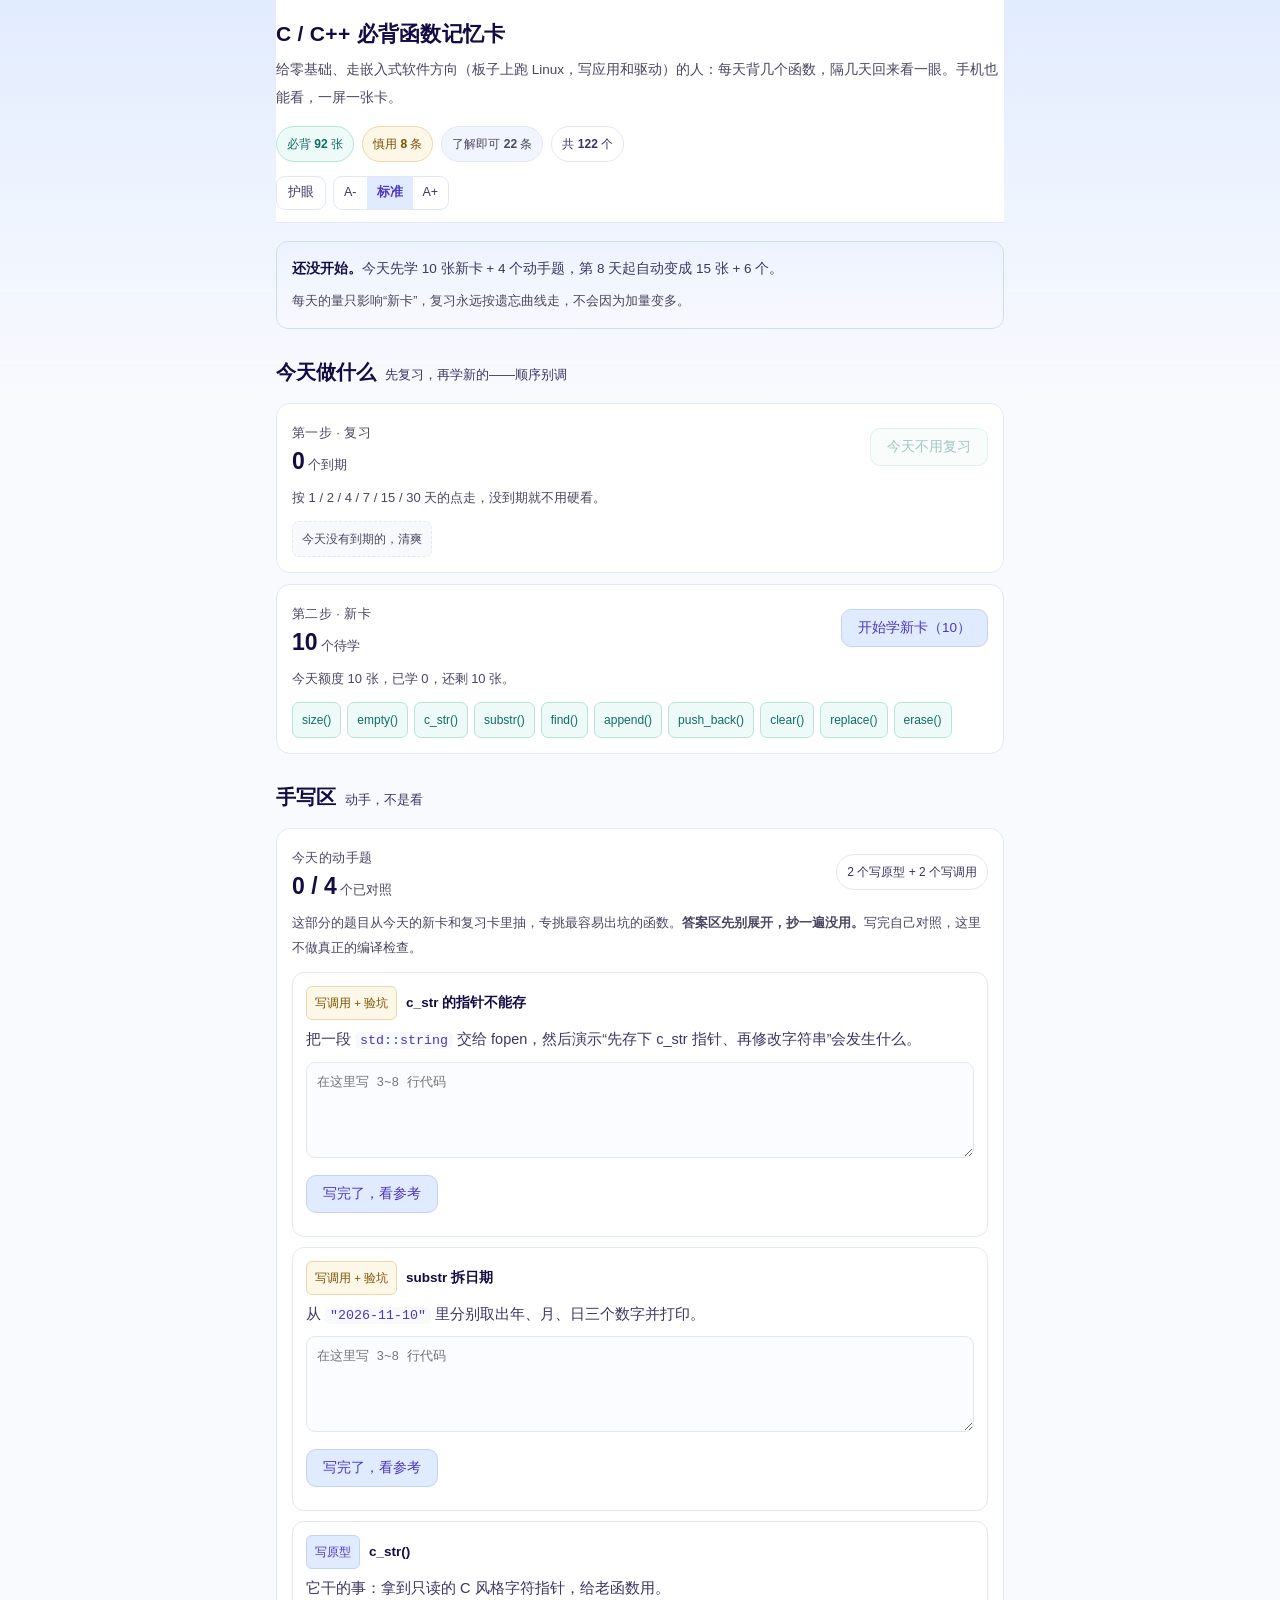
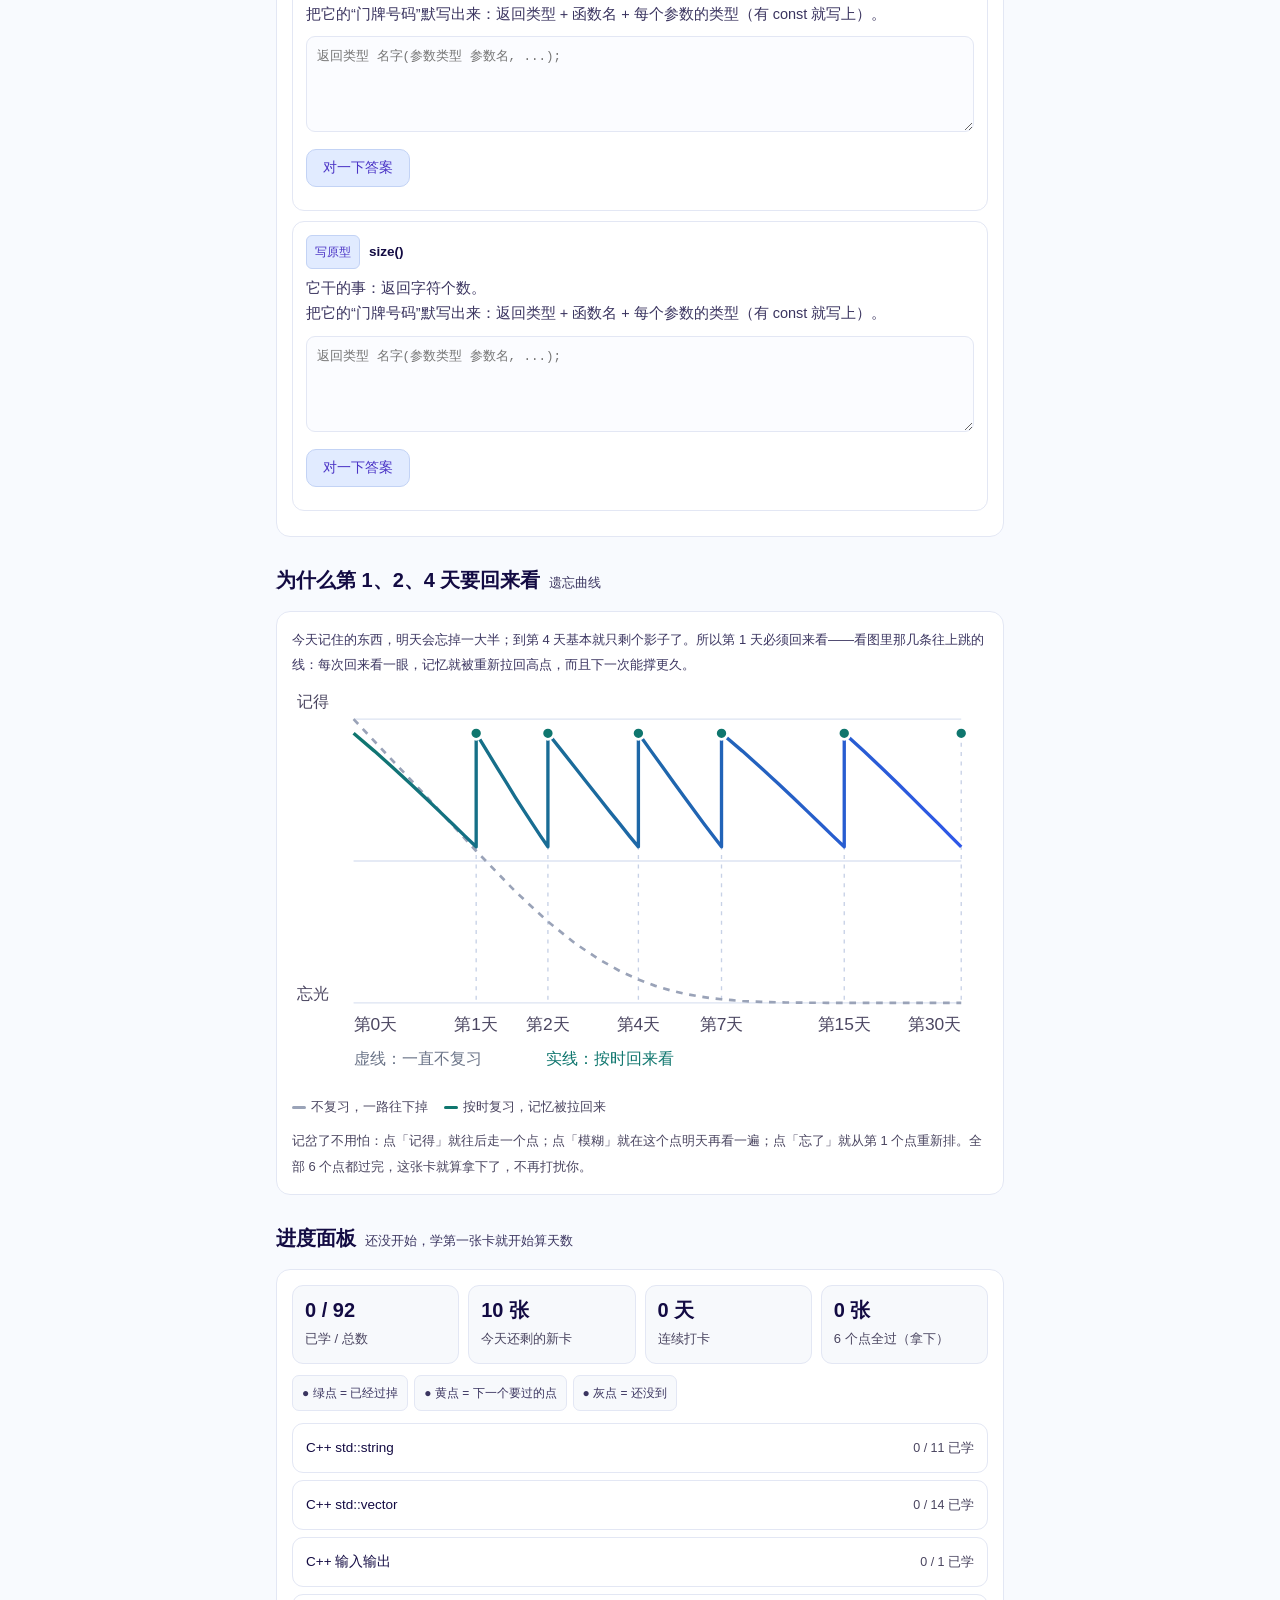
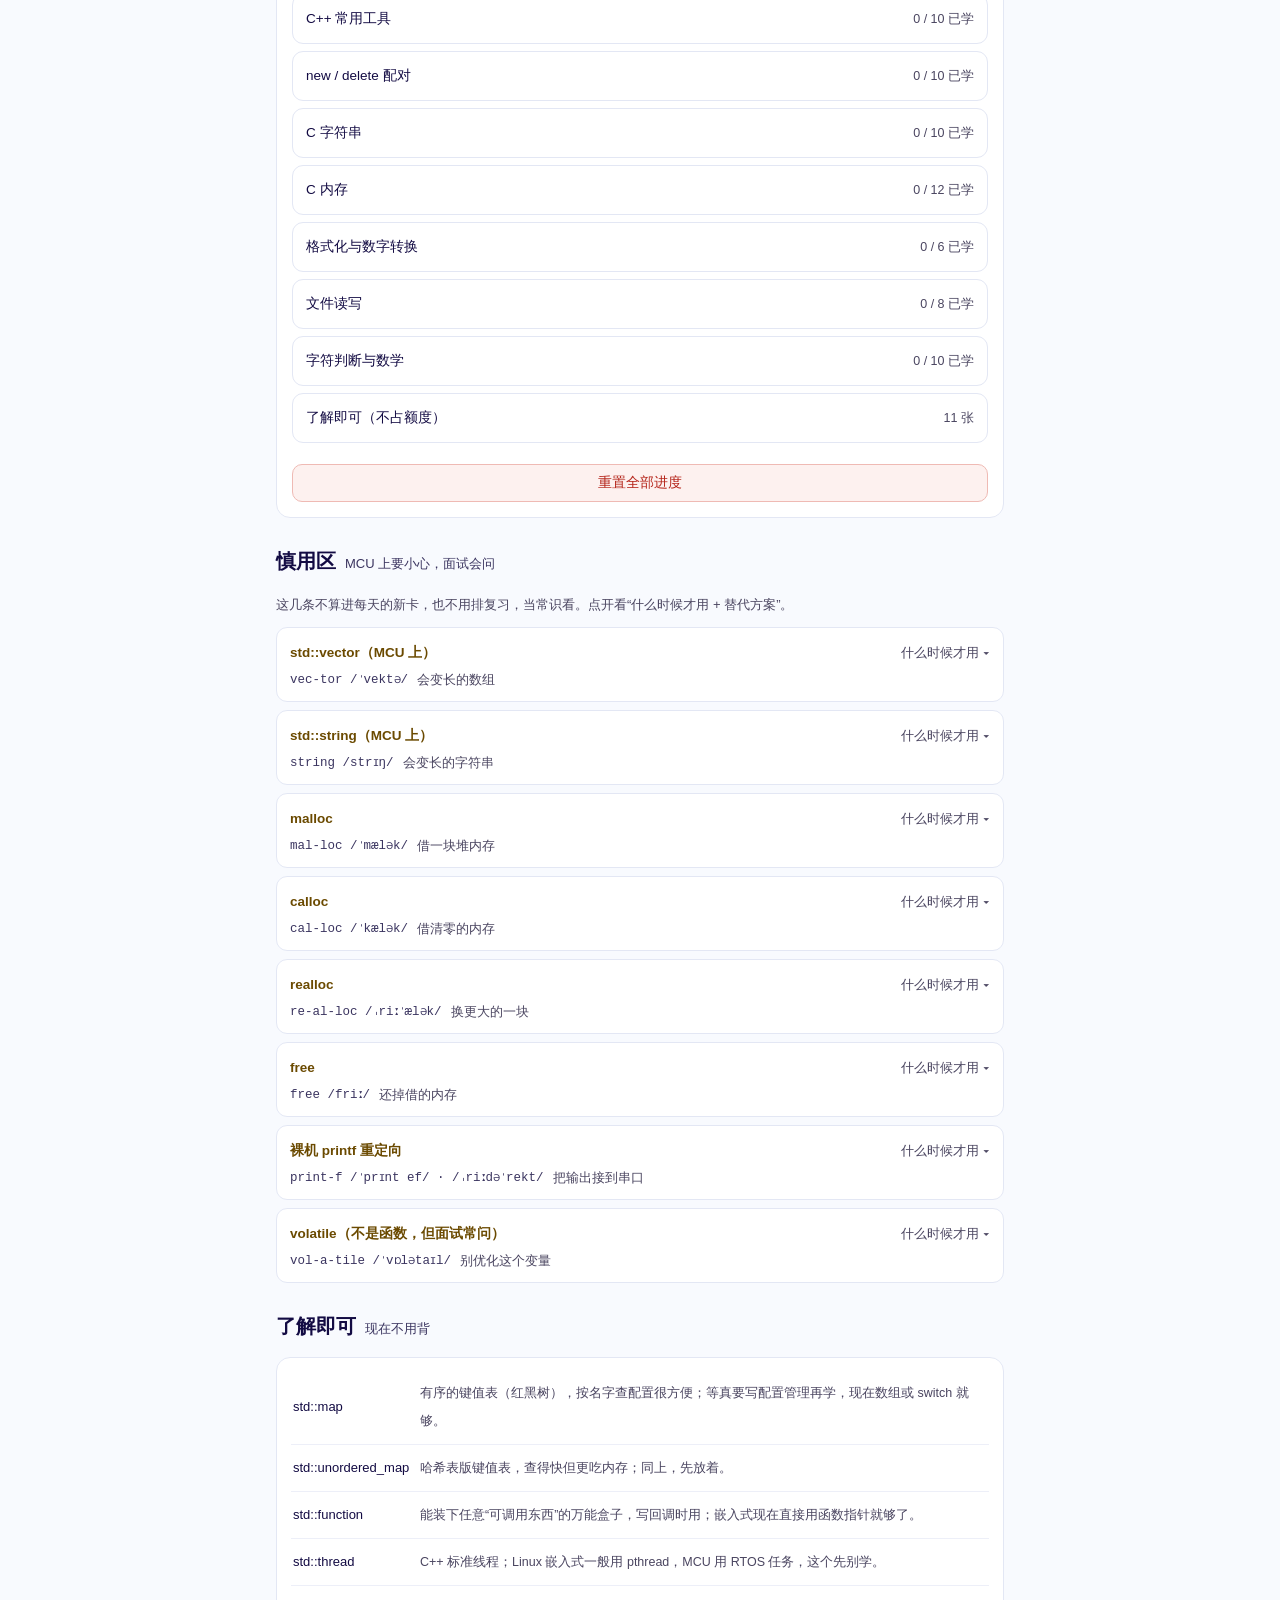
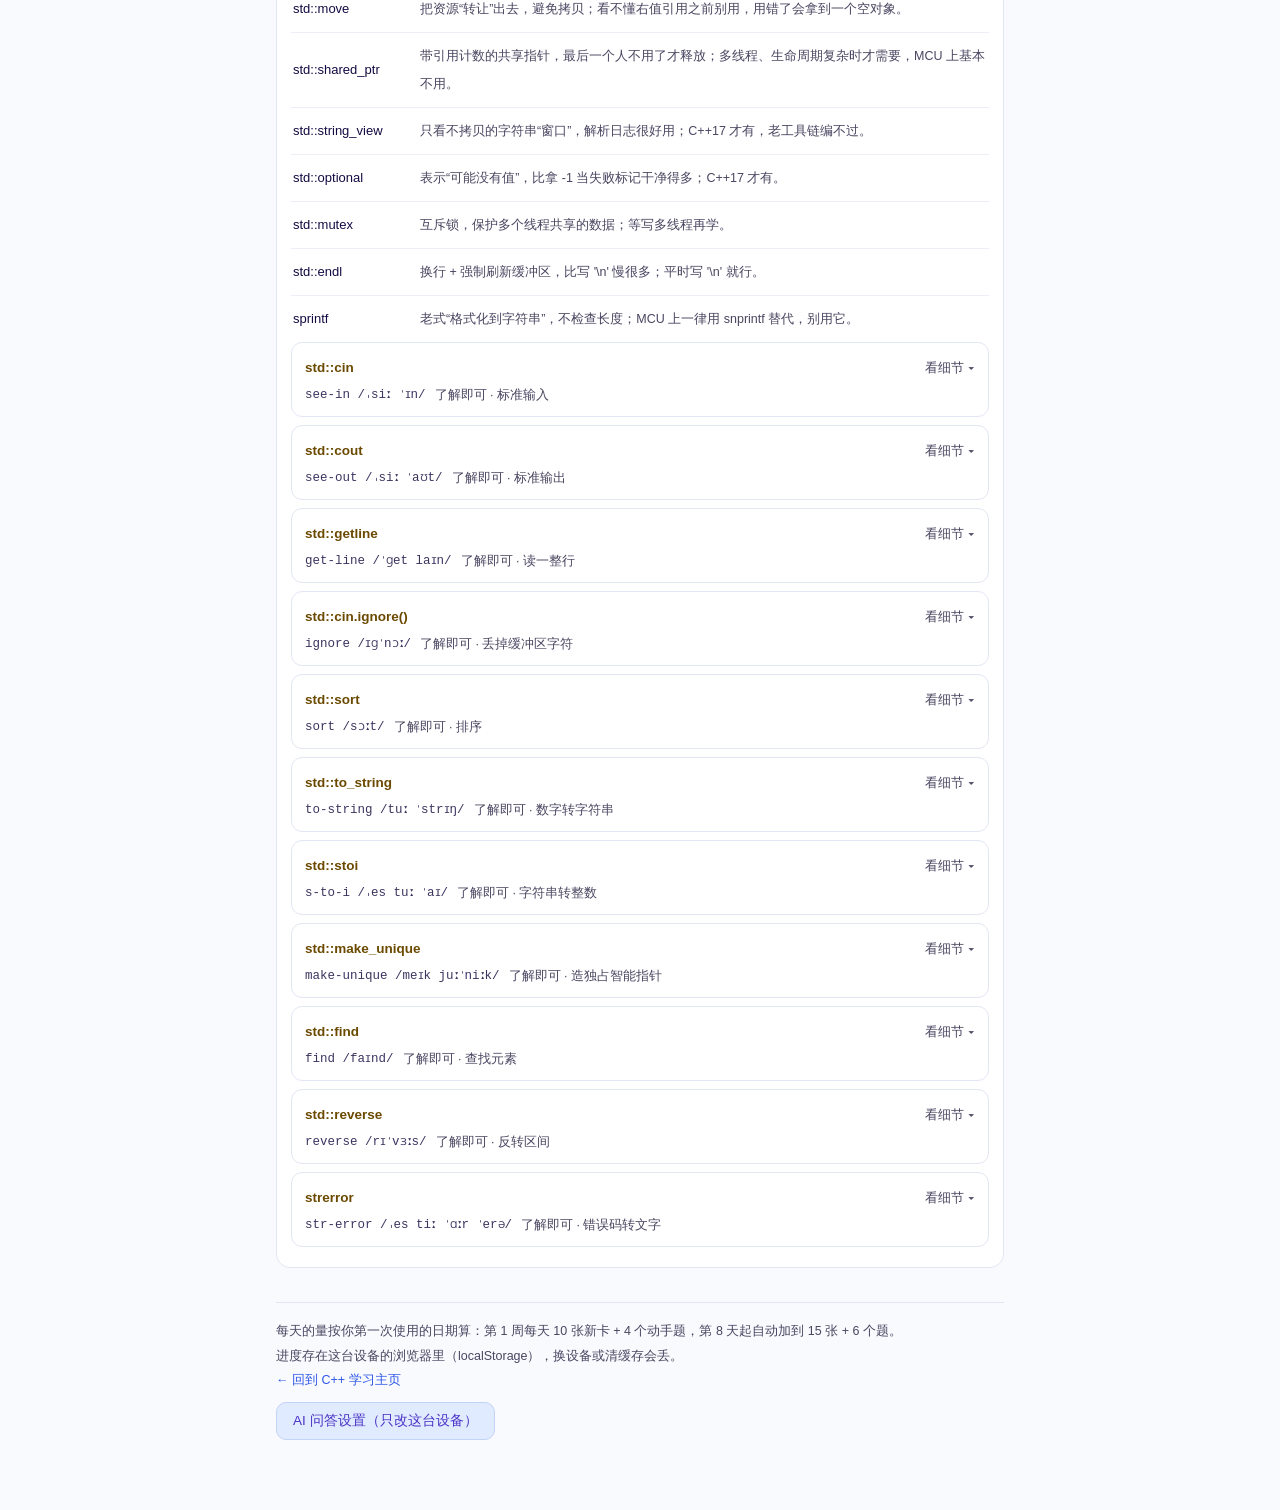
==== commit f2ddd880: "???:??/??/????????????" ====
--- a/functions.html
+++ b/functions.html
@@ -506,6 +506,33 @@
   .ui-fs{display:inline-flex;border:1px solid var(--line);border-radius:9px;overflow:hidden;background:var(--surface)}
   .ui-fsbtn{border:0;border-radius:0;background:transparent;padding:7px 10px}
   .ui-fsbtn.on{background:var(--lav);color:var(--purple-ink);font-weight:600}
+
+  /* ============================================================
+     与学习站对齐：字号/行高/底色以 cpp-study 的计算样式为基准
+     只改排版和底色，不动卡片内容、语音、AI、跳转
+     ============================================================ */
+  :root{--body-text:#2B2350;--small-line:25.35px}
+  html[data-eye="1"]{--body-text:#463A17}
+  body{line-height:28px}
+  h1{font-size:21px;line-height:28.35px}
+  header{background:var(--surface);border-bottom:1px solid var(--line);padding:20px 0 12px}
+  .sec h2{font-size:20px;line-height:35px}
+  .fname,.fname.sm{font-size:16.5px;line-height:28.875px}
+  #fIpa{font-size:13px;line-height:var(--small-line);color:var(--muted)}
+  #fMean{font-size:14.5px;line-height:25.375px;color:var(--body-text)}
+  .plainline{font-size:14.5px;line-height:25.375px;color:var(--body-text)}
+  .brow p{font-size:14.5px;line-height:25.375px;color:var(--body-text)}
+  .brow p.small{font-size:13px;line-height:var(--small-line)}
+  .brow .k{font-size:13px;line-height:var(--small-line)}
+  .hint{font-size:13px;line-height:var(--small-line)}
+  .code{font-size:13.5px;line-height:24.3px}
+  .carebody{font-size:14.5px;line-height:25.375px;color:var(--body-text)}
+  .carebody p.sayl{font-size:14.5px;line-height:25.375px}
+  .note{font-size:13px;line-height:var(--small-line)}
+  .bnote{font-size:13px;line-height:var(--small-line)}
+  .face{background:var(--surface)}
+  .hwask{font-size:14.5px;line-height:25.375px}
+  .hwask code,.note code{font-size:13.34px;line-height:23.345px}
 
   /* 卡片底部的“哪天讲过这个” */
   .rellink{
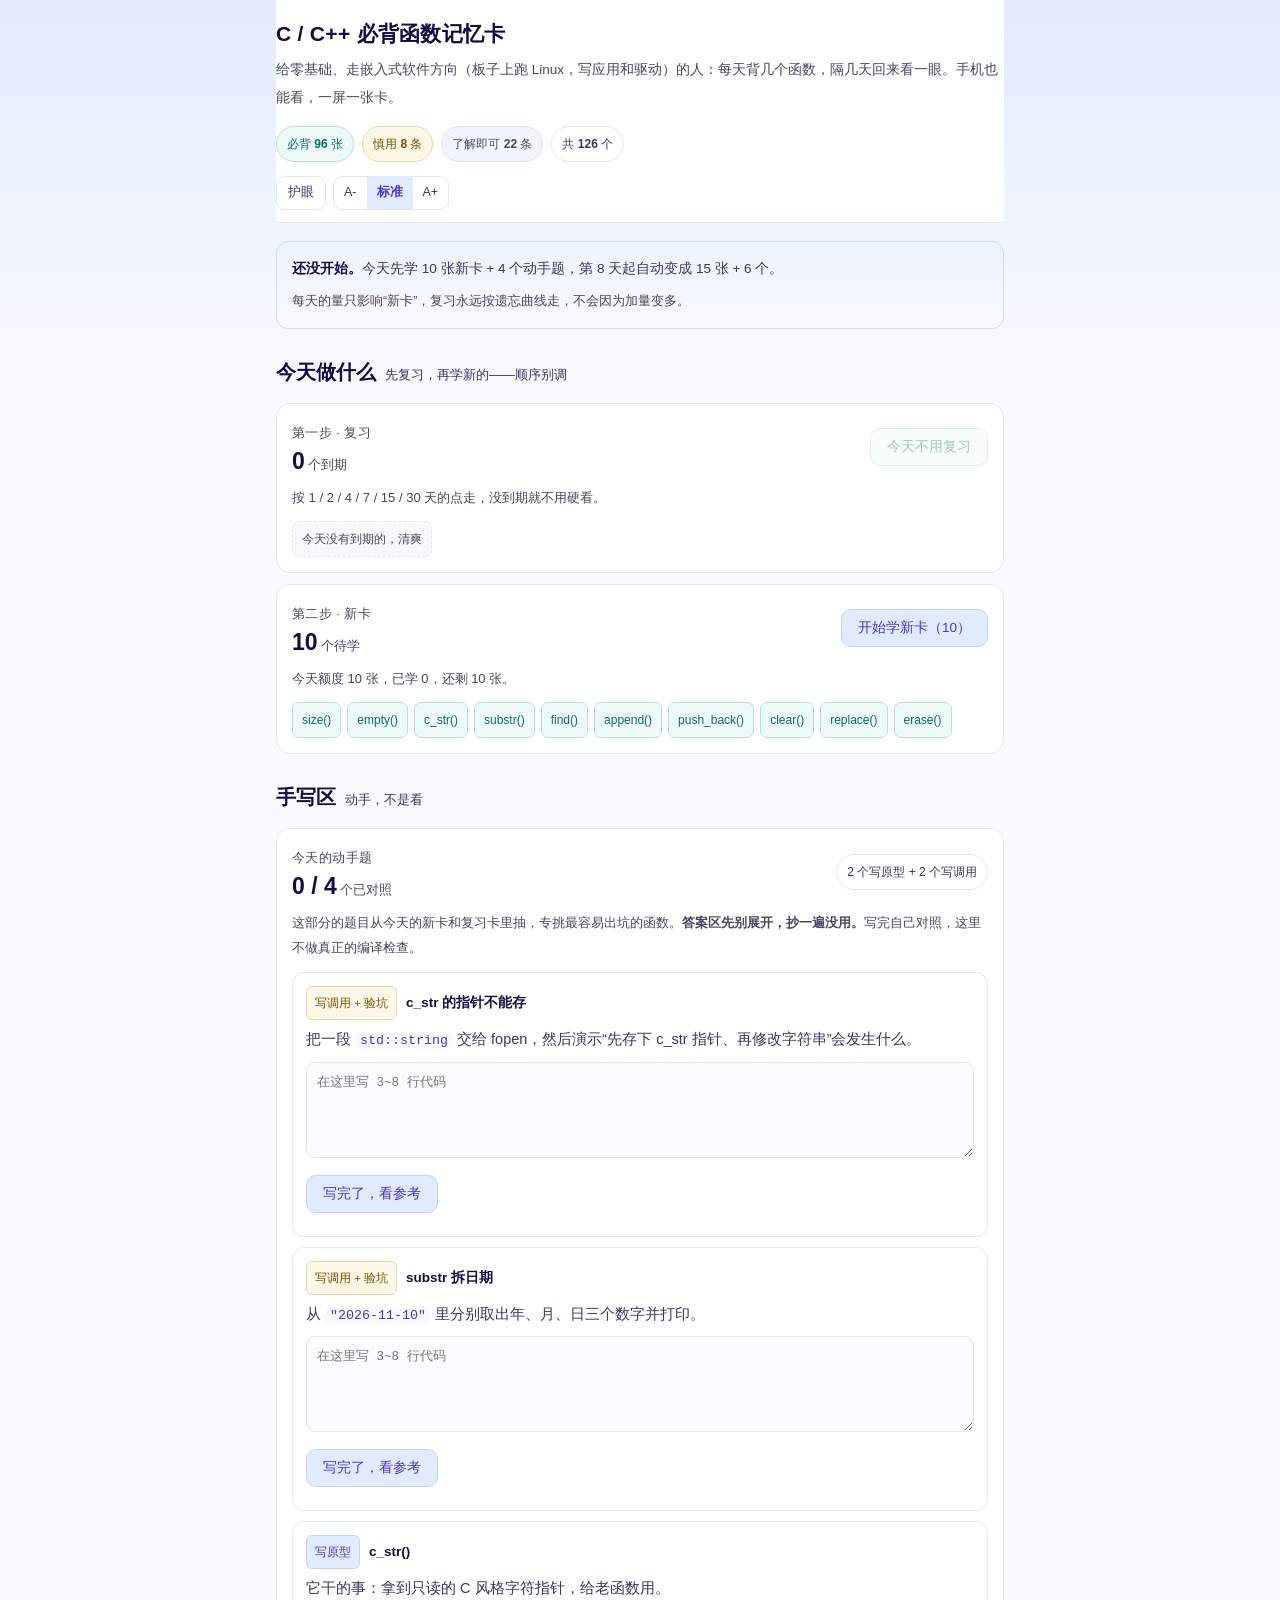
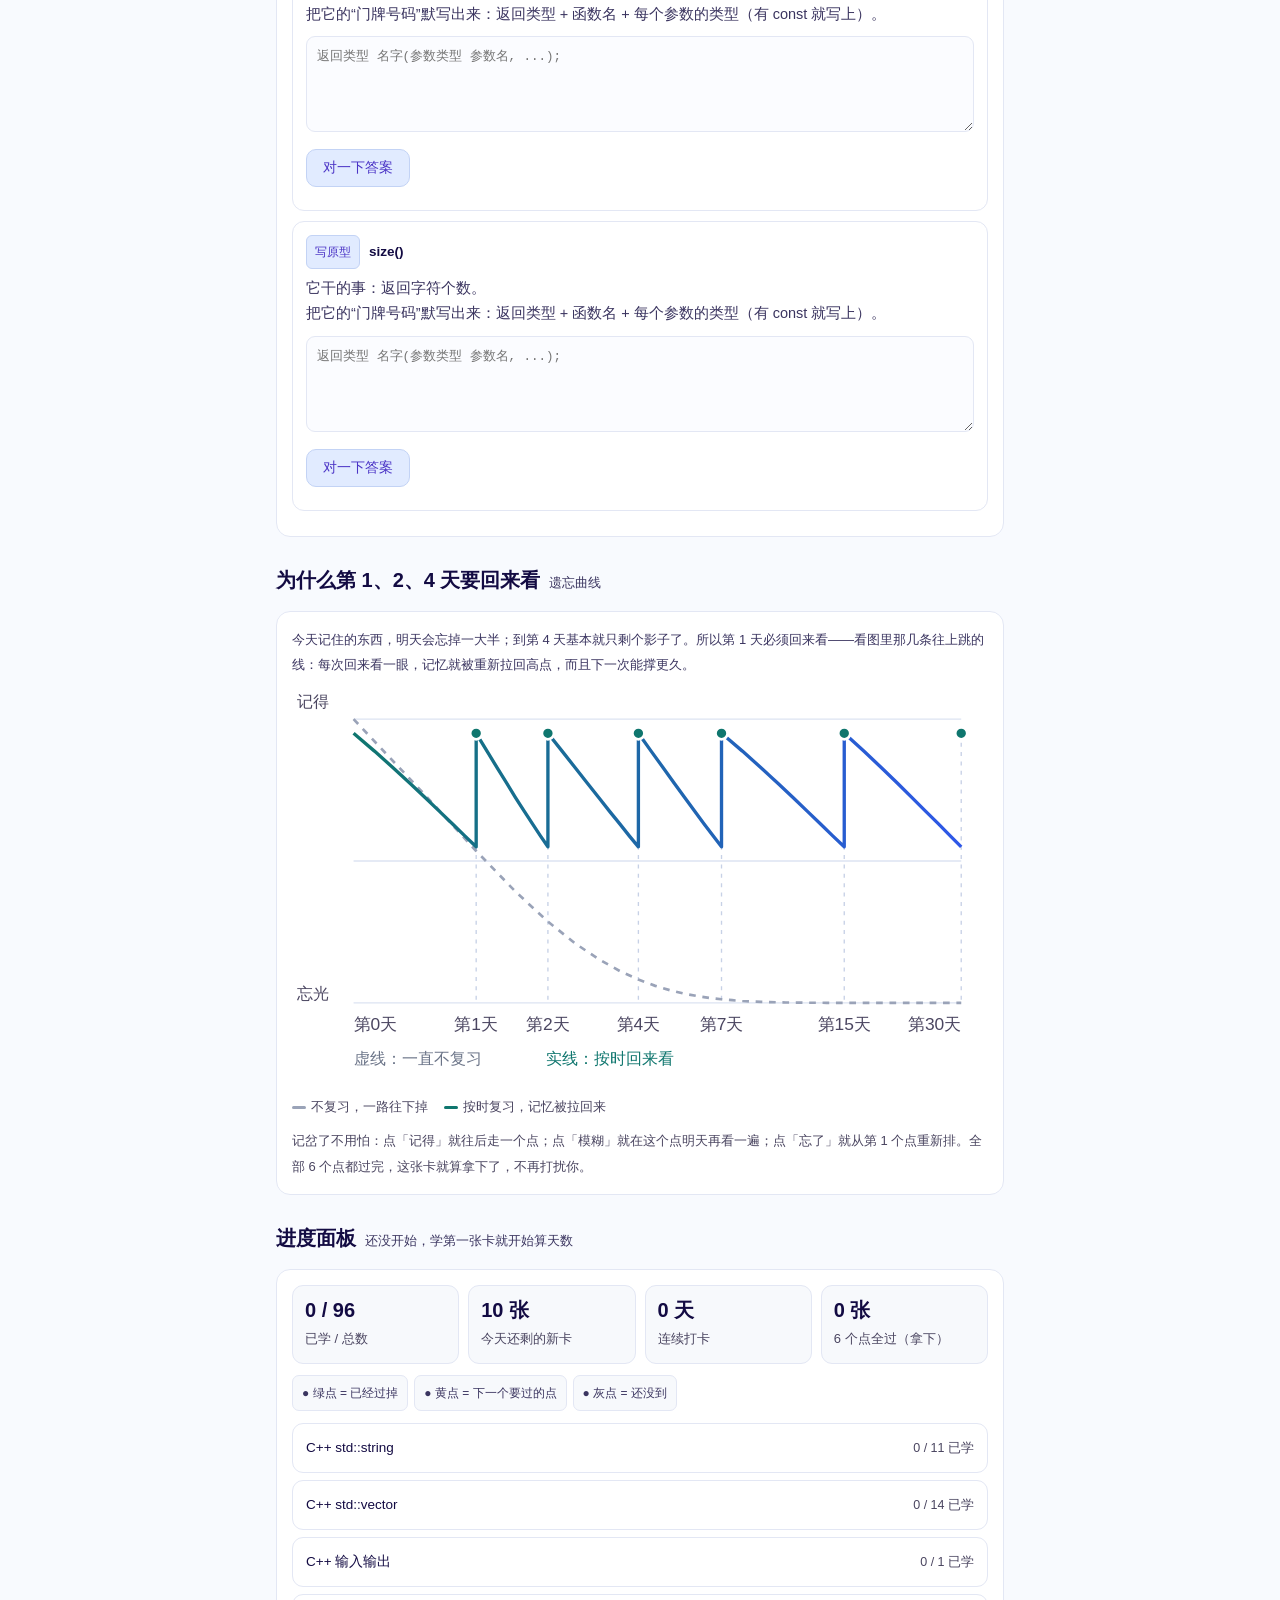
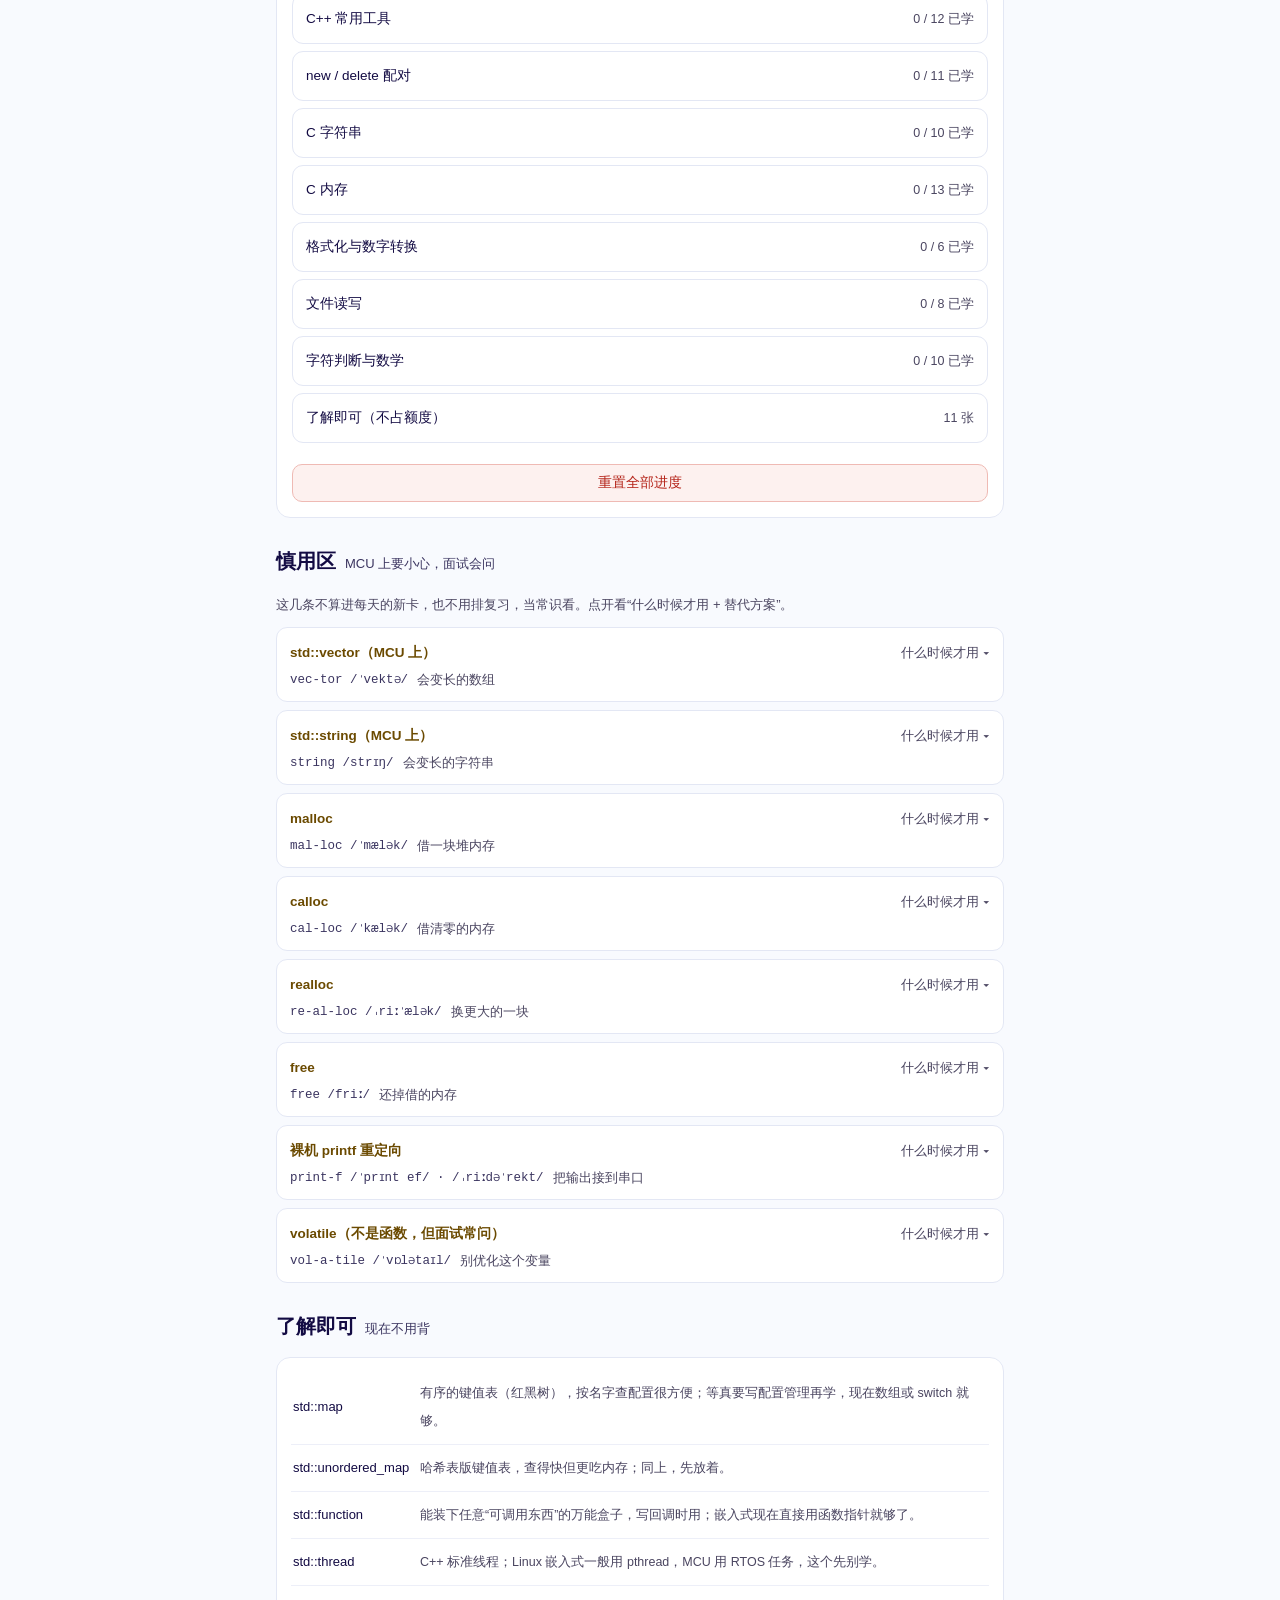
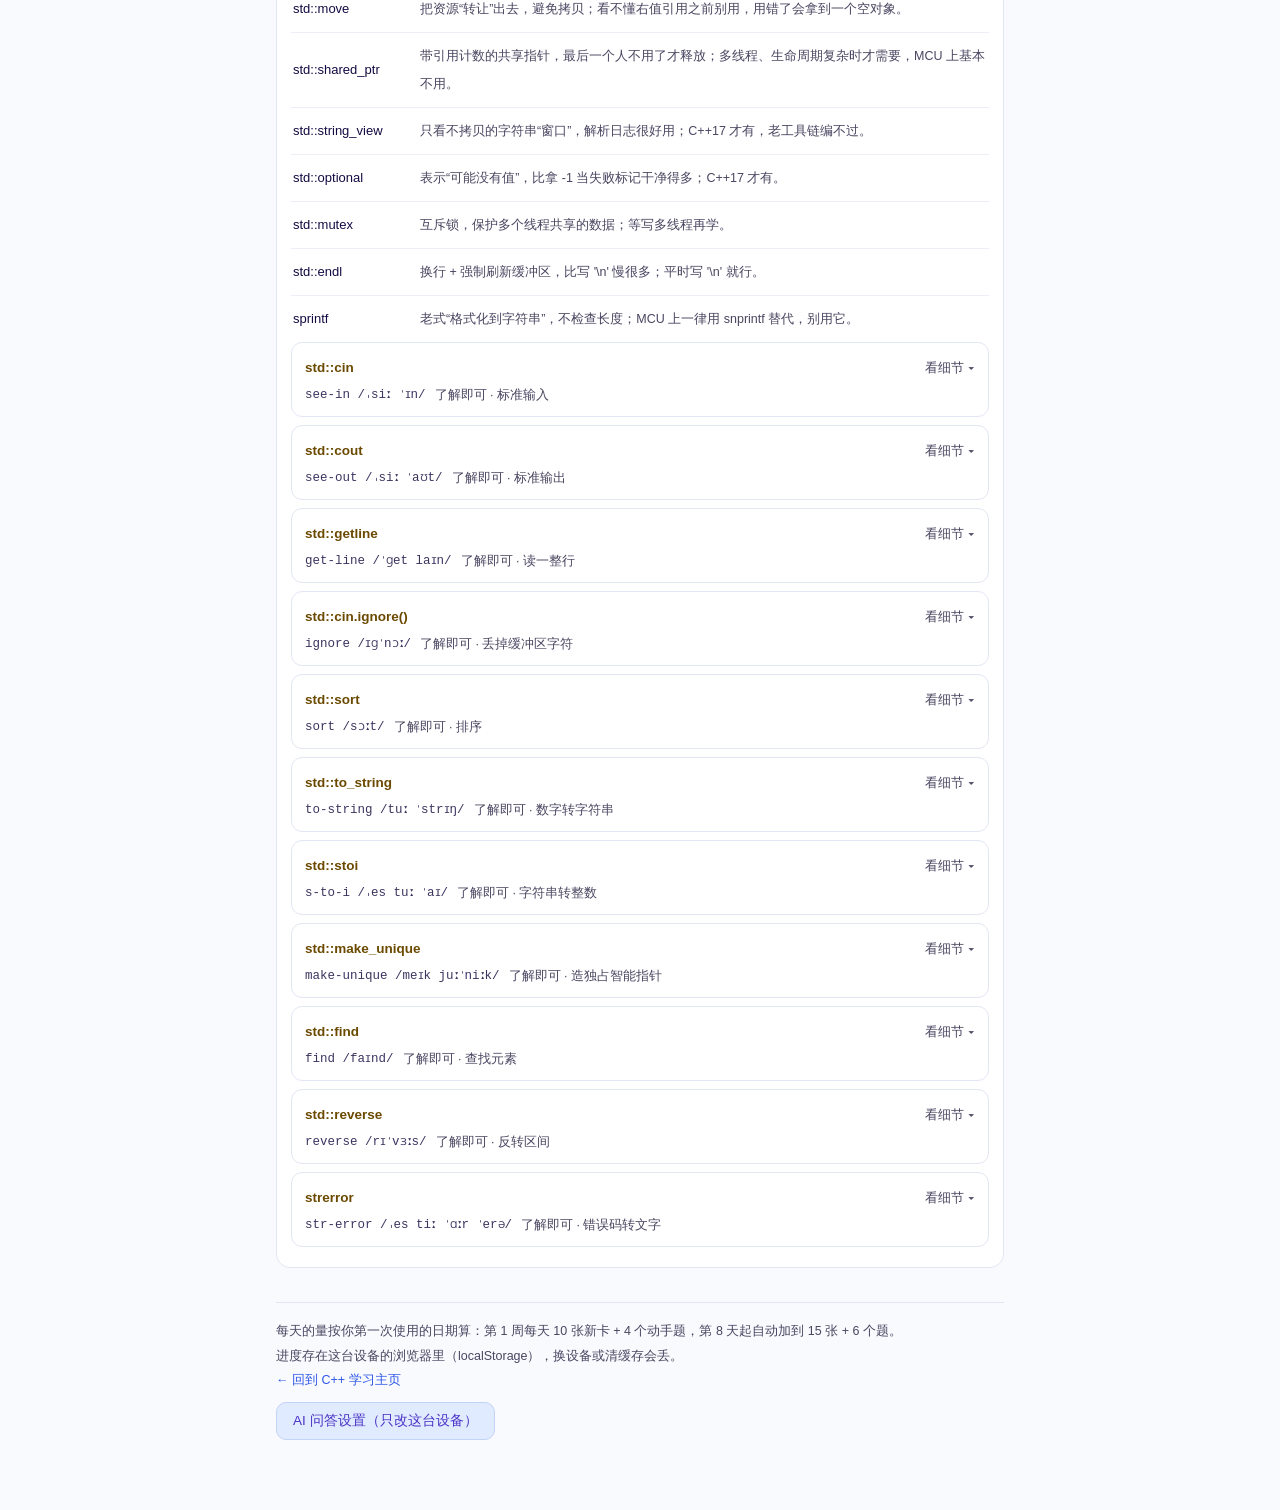
==== commit bcdaf18c: "???:? volatile/????/??/??? 4 ?,???????? 43/43" ====
--- a/functions.html
+++ b/functions.html
@@ -541,6 +541,7 @@
     font-size:12.5px;text-decoration:none;
   }
   .rellink:hover{text-decoration:none;background:#D8E5FF}
+  .rellink + .rellink{margin-top:8px}
   .rellink b{color:var(--purple-ink)}
   .rellink.none{border-style:dashed;background:var(--tint-2);color:var(--muted)}
   .rellink .go{float:right;white-space:nowrap;margin-left:8px}
@@ -876,6 +877,8 @@
 ['tool','std::max','两个数里挑大的那个。','const T& std::max(const T& a, const T& b);','返回较大的一个。','返回：引用（只读）；两个参数类型必须一致。','std::max(1, v.size()) 编不过，int 和 size_t 是不同类型；要写成 std::max<size_t>(1, v.size())，或者先把类型统一。','int m = std::max(3, 7);  // 7'],
 ['tool','std::min','两个数里挑小的那个。','const T& std::min(const T& a, const T& b);','返回较小的一个。','返回：引用（只读）；两个参数类型必须一致。','别把返回值接到普通引用上再改它，它是只读引用；同样的类型不一致问题会报一大段看不懂的模板错误。','int m = std::min(3, 7);  // 3'],
 ['tool','std::make_unique','在堆上造一个对象，并交给一个会自动打扫的管家。','std::unique_ptr<T> std::make_unique(Args&&... args);','创建独占所有权的智能指针（C++14 起才有）。','args：构造 T 用的参数；返回：unique_ptr<T>。','它是 C++14 才有的，Keil AC5、gcc 4.8 默认的 C++11 编不过；unique_ptr 不能复制，只能 std::move 转让。','auto p = std::make_unique<int>(42); printf("%d\\n", *p);', '平台差异：Linux 上推荐用；MCU 老工具链多半用不了。'],
+['tool','面向对象','把“数据”和“操作数据的函数”绑在一起，按现实里的东西来组织代码。','class 类名 { 数据; 函数; };','把一堆散落的变量和函数收成一个“对象”，让代码像在描述现实里的东西。','面向对象三大件：封装、继承、多态；这张卡先讲“数据和操作绑在一起”。','不是所有东西都硬套成类；小工具函数没必要为了“面向对象”塞进类里。','class LED{ public: void on(){ s=1; } int s=0; };','一句话：对象 = 数据 + 能对它做的事。'],
+['tool','封装','把数据藏起来，只留几个公开的函数当门，别人不能直接乱改。','private: 数据;   public: 函数;','保护内部状态，以后改实现时外面不用跟着改。','class 默认 private，struct 默认 public；用 public/private 控制谁能看。','全 private 又不给任何 public 函数，这个类就没法用了；封装不是“全藏起来”，是“留对外的门”。','class A{ int v; public: int get() const { return v; } };','一句话：该藏的藏，该开的门开。'],
 ['tool','std::swap','两个人手里的东西互换一下。','void std::swap(T& a, T& b);','交换两个同类型变量的值。','在 <utility> 里；无返回值。','数组不能直接 swap 内容（交换的是指针，对数组名用不了）；两个 vector 之间 swap 只换内部指针，很快。','int a = 1, b = 2; std::swap(a, b);  // a=2, b=1'],
 ['tool','std::find','在一排东西里找一个，找到就把位置指给你。','InputIt std::find(InputIt first, InputIt last, const T& value);','在区间里从头到尾查找 value。','返回：指向第一个相等元素的迭代器；找不到返回 last。','找不到返回的是 last，不是 NULL；判断要写 it != v.end()，直接 *it 就崩。','auto it = std::find(v.begin(), v.end(), 7); if (it != v.end()) puts("有");'],
 ['tool','std::reverse','把一排东西整体掉个头。','void std::reverse(BidirIt first, BidirIt last);','反转区间 [first, last)。','无返回值，原地修改。','s.rbegin()/rend() 是“反向遍历”，不是反转；真要反转得用 std::reverse(s.begin(), s.end())。','std::string s = "abc"; std::reverse(s.begin(), s.end());  // cba'],
@@ -891,12 +894,14 @@
 ['cmem','friend','给信得过的人一把备用钥匙，允许它直接看私有成员。','friend 返回类型 函数名(参数);   或   friend class 类名;','运算符重载、两个类紧密协作时用。','写在类里；友元不是成员，没有 this。','友元会破坏封装，能不用就不用；友元关系不能继承，也不互相传递。','class Box{ int v; friend int peek(const Box&); };'],
 ['heap','构造函数','对象一造出来，自动执行的那段初始化代码。','类名(参数);   // 没有返回值，名字和类名一样','给成员赋初值、申请资源。','可以重载、可以有默认参数；不写编译器会送一个默认构造。','构造函数不能手动调用 a.A()；有指针成员时记得在初始化列表里置空。','class A{ public: A(int x):x(x){} int x; };'],
 ['heap','拷贝构造函数','用一个已经存在的对象，复制出一个新对象。','类名(const 类名& other);','传值、返回对象、显式复制时调用。','参数必须是 const 引用，否则会无限递归。','默认只做浅拷贝，类里有指针时两个对象指同一块内存，析构 double free；要自己写深拷贝。','A(const A& o){ p = new int(*o.p); }'],
+['heap','浅拷贝','只复制指针地址，不复制它指向的那块内存，两个对象共用一份数据。','默认拷贝构造 / 默认 operator= 就是浅拷贝','成员都是普通值时没问题；有指针、有资源时就会出大问题。','浅拷贝复制的是成员的值；指针成员复制的是地址。','两个对象指向同一块堆，析构时 delete 两次 → double free；要自己写深拷贝（新申请一块再复制内容）。','A b = a;  // 指针成员只复制地址','一句话：浅拷贝共用一块内存，析构两次就炸。'],
 ['heap','析构函数','对象快没了的时候，自动执行的清理代码。','~类名();   // 无参数、无返回值、不能重载','释放 new 出来的内存、关文件、解锁。','没有参数；一个类只有一个析构函数。','基类析构要写 virtual，否则通过基类指针 delete 派生对象时派生类析构不跑，资源泄漏。','~A(){ delete[] p; }'],
 ['heap','初始化列表','在构造函数冒号后面，直接把成员的初值点好。','类名(参数) : 成员1(值1), 成员2(值2) {}','初始化 const 成员、引用成员和没有默认构造的成员对象。','初始化顺序按成员声明顺序，不按你写的顺序。','成员初始化顺序看声明不看列表；在函数体里赋值，对 const 和引用成员直接编不过。','A(int x):x(x),r(x){}'],
 ['heap','= default / = delete','告诉编译器“这个默认版本我要”，或者“这个版本不许有”。','类名() = default;   类名(const 类名&) = delete;','保留默认行为，或者禁止拷贝、禁止隐式转换。','只能用在特殊成员函数上；= delete 的版本被调用会编不过。','手写一个构造函数后，默认构造就不再自动生成，要补 = default；= delete 是编译期拦住，不是运行时报错。','A() = default;  A(const A&) = delete;'],
 /* ---------- C++ 关键字与语法（对照学习站 Day 1–4 补卡） ---------- */
 ['tool','const','给变量或参数贴上“只读”封条。','const 类型 名字 = 值;','防止误改、表达接口承诺。','能修饰变量、参数、返回值、成员函数。','const int* p 是不能改指向的内容；int* const p 是不能改指针本身，两个 const 位置含义不同。','const int n = 10;'],
 ['cmem','static（局部 / 文件）','函数里的 static 只初始化一次；文件里的 static 别人看不见。','static 类型 名字;','函数内做“记忆”，全局或函数前限制链接范围。','局部 static 生命周期到程序结束；全局 static 只在本编译单元可见。','局部 static 的初始化在 C++11 起是线程安全的，但读写要自己保护；别把大对象放局部 static 占着不放。','static int count = 0;'],
+['cmem','volatile','告诉编译器“这个值随时会被外面改，每次都去内存里重新读，别缓存”。','volatile 类型 名字;','硬件寄存器、中断里会改的变量，必须每次都重新读。','不保证原子性，也不解决多线程竞争。','volatile 不等于线程安全；它只防编译器优化，不防 CPU 乱序和多核缓存。','volatile int flag = 0;  // 中断里会改它','一句话：volatile 管“别优化”，不管“别打架”。'],
 ['io','namespace / ::','把一堆名字装进一个盒子，用的时候写“盒子::名字”。','namespace 名字 { ... }   名字::成员','避免不同库里的同名函数打架。',':: 是作用域解析运算符；std:: 就是标准库这个盒子。','头文件里别写 using namespace std;，会把一堆名字倒进别人的作用域；:: 前面空着表示全局。','namespace net { int open(); }  net::open();'],
 ['math','位运算符','直接对二进制位做与、或、异或、取反、移位。','&  |  ^  ~  <<  >>','操作寄存器、标志位、协议字段。','位运算只对整数类型有意义；移位位数别超过类型宽度。','& 和 && 不是一回事；1 << 31 对 int 是未定义行为，要用 1u << 31；右移负数结果由实现决定。','flags |= (1u << 3);'],
 ['fmt','bool','只装 true / false 两个值的类型。','bool 名字 = true;','表示判断结果，比 int 的 0/1 更清楚。','常见实现占 1 字节；非 0 转 true，0 转 false。','bool 打印默认是 1/0，不是 true/false；别拿它和 TRUE 宏混用。','bool ok = (n > 0);'],
@@ -2010,6 +2015,76 @@
     int a[3] = {1, 2, 3};
     printf("%zu\\n", sizeof(a));     // 12：这里还是数组
     show(a, 3);                     // 1 2 3
+    return 0;
+}`
+},
+'tool:面向对象': {
+  s: 'ob-ject o-ri-en-ted ｜ /ˈɒbdʒekt ˈɔːrientɪd/ ｜ 奥布杰克特-奥连提德',
+  o: '**object**（对象）+ **oriented**（朝向……的），就是“面向对象”。',
+  e: `#include <cstdio>
+class LED {
+public:
+    void on(){ state = 1; }
+    void off(){ state = 0; }
+    int state = 0;
+};
+int main(){
+    LED led;
+    led.on();
+    printf("%d\\n", led.state);   // 1
+    led.off();
+    printf("%d\\n", led.state);   // 0
+    return 0;
+}`
+},
+'tool:封装': {
+  s: 'en-cap-su-la-tion ｜ /ɪnˌkæpsjuˈleɪʃn/ ｜ 因-卡普苏-雷申',
+  o: '**en-**（使……）+ **capsule**（胶囊、外壳）→ 把东西装进壳里，只留开口。',
+  e: `#include <cstdio>
+class Counter {
+public:
+    void add(int n){ if(n > 0) v += n; }   // 门在这里：负数加不进去
+    int get() const { return v; }
+private:
+    int v = 0;                             // 外面碰不到
+};
+int main(){
+    Counter c;
+    c.add(3);
+    c.add(-5);                             // 被门挡住
+    printf("%d\\n", c.get());               // 3
+    return 0;
+}`
+},
+'heap:浅拷贝': {
+  s: 'shal-low copy ｜ /ˈʃæləʊ ˈkɒpi/ ｜ 沙漏-考皮',
+  o: '**shallow**（浅的）+ **copy**（复制），只复制表面一层。',
+  e: `#include <cstdio>
+struct Buf {
+    int *p;
+    Buf(int n) : p(new int(n)) {}
+    ~Buf(){ delete p; }
+};
+int main(){
+    Buf a(7);
+    Buf b = a;                       // 浅拷贝：b.p 和 a.p 指向同一块
+    printf("%d %d\\n", *a.p, *b.p);   // 7 7
+    printf("%d\\n", a.p == b.p);      // 1：地址相同
+    b.p = nullptr;                   // 手动躲开 double free；不写这行，析构就会崩
+    return 0;
+}`
+},
+'cmem:volatile': {
+  s: 'vol-a-tile ｜ /ˈvɒlətaɪl/ ｜ 沃勒泰尔',
+  o: '拉丁语 **volare**（飞）→ volatile 就是“易变的、会飞的”，随时可能变。',
+  e: `#include <cstdio>
+volatile int stop = 0;          // 可能被中断/硬件改
+void tick(){ stop = 1; }
+int main(){
+    while(!stop){               // 每次都从内存重新读
+        tick();
+    }
+    printf("%d\\n", stop);       // 1
     return 0;
 }`
 }
@@ -2121,6 +2196,10 @@
   'cmem:nullptr': '空指针',
   'cmem:返回引用': '返回别名不是拷贝',
   'cmem:数组退化': '数组变指针',
+  'tool:面向对象': '数据和操作打包',
+  'tool:封装': '藏数据留接口',
+  'heap:浅拷贝': '只复制指针地址',
+  'cmem:volatile': '每次都重新读',
   'care:malloc': '借一块堆内存',
   'care:calloc': '借清零的内存',
   'care:realloc': '换更大的一块',
@@ -2373,18 +2452,18 @@
   'io:std::cout': 'd1c04',
   'tool:std::swap': 'd1c02',
   'tool:std::make_unique': 'd2c07',
-  'heap:new': 'd2c07', 'heap:new[]': 'd2c07', 'heap:delete': 'd2c07', 'heap:delete[]': 'd2c07',
+  'heap:new': 'd2c07', 'heap:new[]': 'd2c10', 'heap:delete': 'd2c07', 'heap:delete[]': 'd2c07',
   'cstr:sizeof': 'd4c37',
   'tool:explicit': 'd3c29',
-  'tool:static 成员变量': 'd4c31',
-  'tool:static 成员函数': 'd4c33',
-  'tool:const 成员函数': 'd4c40',
+  'tool:static 成员变量': ['d4c31', 'd4c32'],
+  'tool:static 成员函数': ['d4c33', 'd4c34', 'd4c35', 'd4c36'],
+  'tool:const 成员函数': ['d4c40', 'd4c41'],
   'cmem:mutable': 'd4c40',
   'heap:operator=': 'd3c26',
-  'cmem:this': 'd4c38',
+  'cmem:this': ['d4c38', 'd4c39'],
   'cmem:friend': 'd4c42',
   'heap:构造函数': 'd3c22',
-  'heap:拷贝构造函数': 'd3c25',
+  'heap:拷贝构造函数': 'd3c23',
   'heap:析构函数': 'd3c27',
   'heap:初始化列表': 'd3c28',
   'heap:= default / = delete': 'd3c30',
@@ -2393,14 +2472,19 @@
   'io:namespace / ::': 'd1c05',
   'math:位运算符': 'd2c18',
   'fmt:bool': 'd2c12',
-  'cmem:struct / class': 'd3c21',
+  'cmem:struct / class': ['d2c11', 'd3c21'],
   'tool:默认参数': 'd2c14',
   'tool:函数重载': 'd2c15',
   'vector:T& 引用': 'd1c01',
   'string:const T&': 'd1c03',
   'cmem:nullptr': 'd2c08',
   'cmem:返回引用': 'd1c06',
-  'cmem:数组退化': 'd2c09'
+  'cmem:数组退化': 'd2c09',
+  'tool:面向对象': 'd3c19',
+  'tool:封装': 'd3c20',
+  'heap:浅拷贝': ['d3c24', 'd3c25'],
+  'cmem:volatile': 'd2c16',
+  'vector:push_back': 'd4c43'
 };
 function relLabel(id){
   var m = /^d([1-4])c(\d+)$/.exec(id || '');
@@ -2849,6 +2933,14 @@
 }
 
 /* 卡片背面 HTML：学习浮层和“了解即可”区共用，保证两边结构完全一致 */
+function relHTML(card){
+  var ids = Array.isArray(card.rel) ? card.rel : (card.rel ? [card.rel] : []);
+  if(!ids.length) return '<div class="rellink none">哪天讲过这个？学习站 Day 1–4 暂时没细讲这个，先按必背记。</div>';
+  return ids.map(function(id, i){
+    return '<a class="rellink" href="https://zijiashanggan.github.io/cpp-study/index.html#' + id + '" target="_blank" rel="noopener">' +
+      (i === 0 ? '哪天讲过这个？' : '相关：') + '<b>' + relLabel(id) + '</b><span class="go">打开知识卡 →</span></a>';
+  }).join('');
+}
 function backHTML(card){
   return '<p class="plainline">' + esc(card.plain) + '</p>' +
     '<div class="brow"><div class="k">原型（要几个参数、什么类型、返回什么）</div><pre class="code">' + hl(card.p) + '</pre></div>' +
@@ -2859,9 +2951,7 @@
     '<div class="brow trap"><div class="k">最容易踩的坑</div><p>' + esc(card.trap) + '</p></div>' +
     '<div class="brow"><div class="k">一行示例</div><pre class="code">' + hl(card.ex) + '</pre></div>' +
     (card.note ? '<div class="bnote">' + esc(card.note) + '</div>' : '') +
-    (card.rel
-      ? '<a class="rellink" href="https://zijiashanggan.github.io/cpp-study/index.html#' + card.rel + '" target="_blank" rel="noopener">哪天讲过这个？<b>' + relLabel(card.rel) + '</b><span class="go">打开知识卡 →</span></a>'
-      : '<div class="rellink none">哪天讲过这个？学习站 Day 1–4 暂时没细讲这个，先按必背记。</div>');
+    relHTML(card);
 }
 
 /* ---------- 学习浮层 ---------- */
